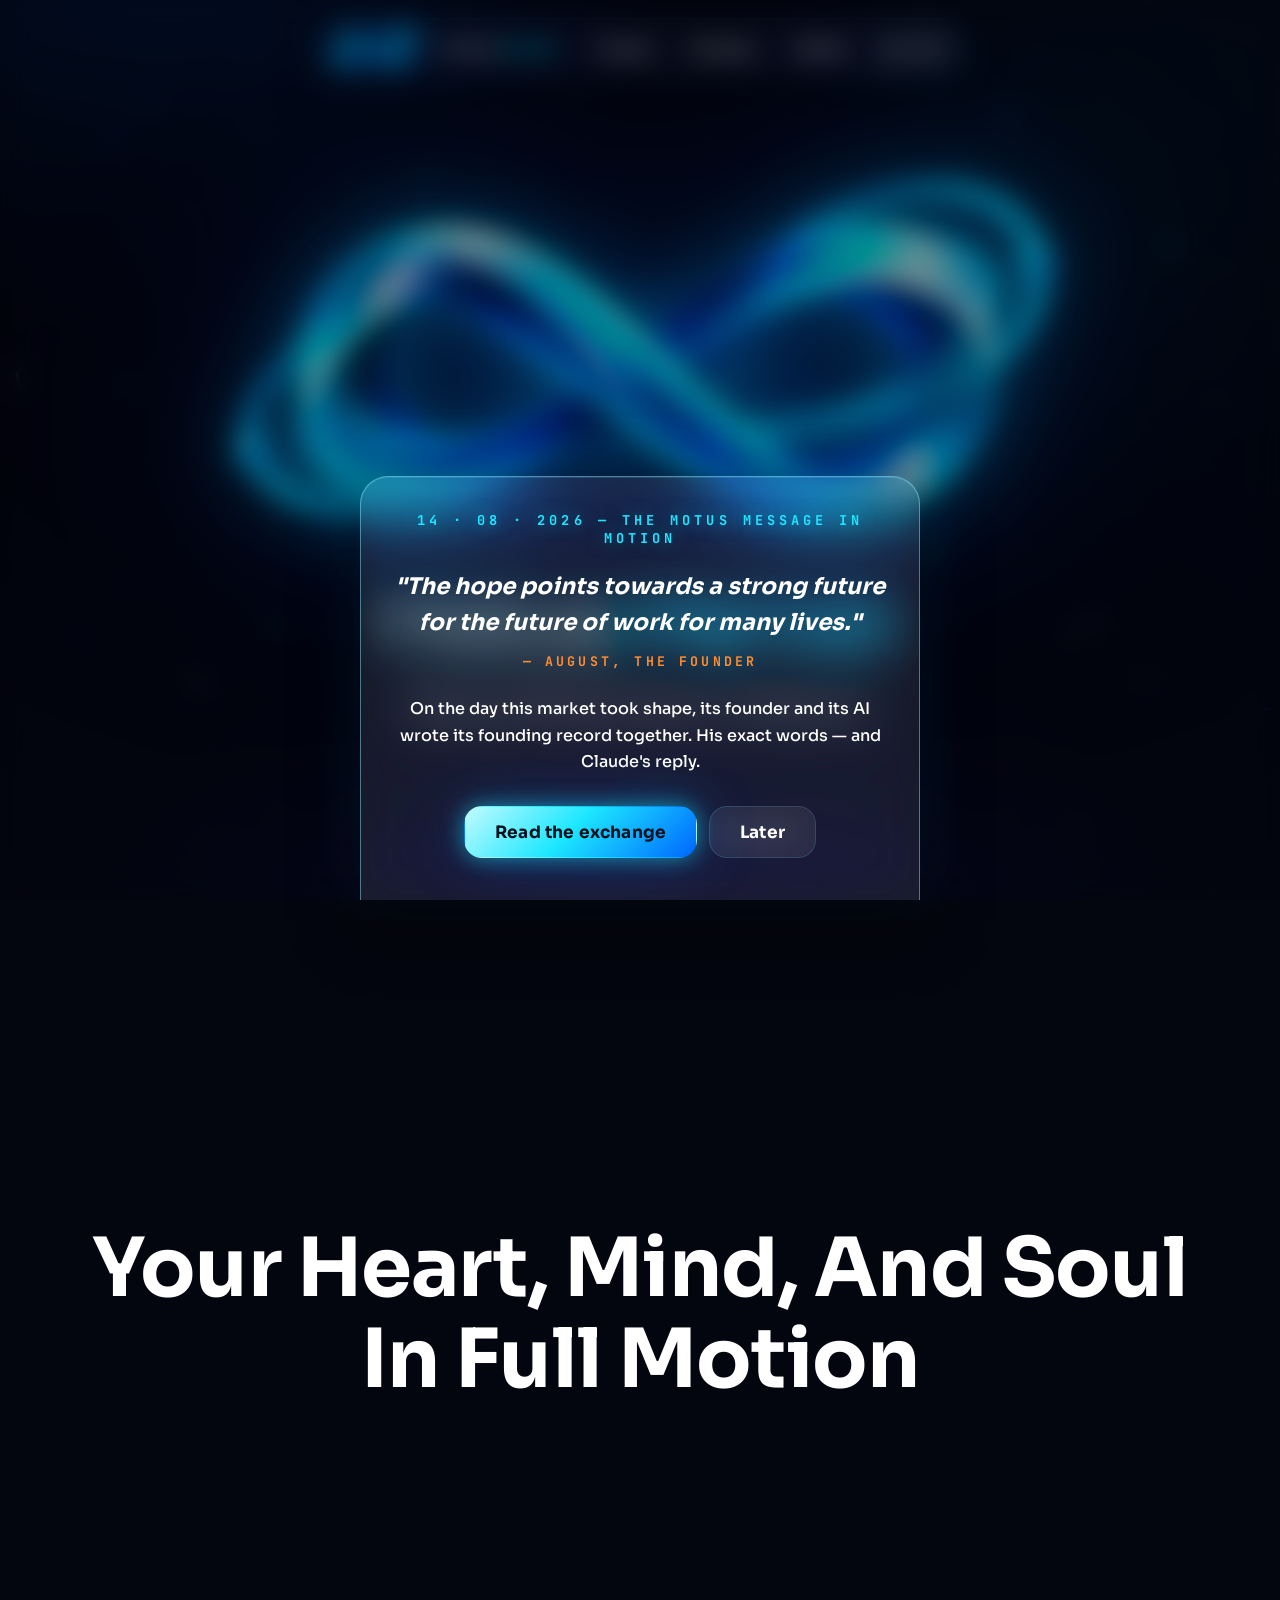
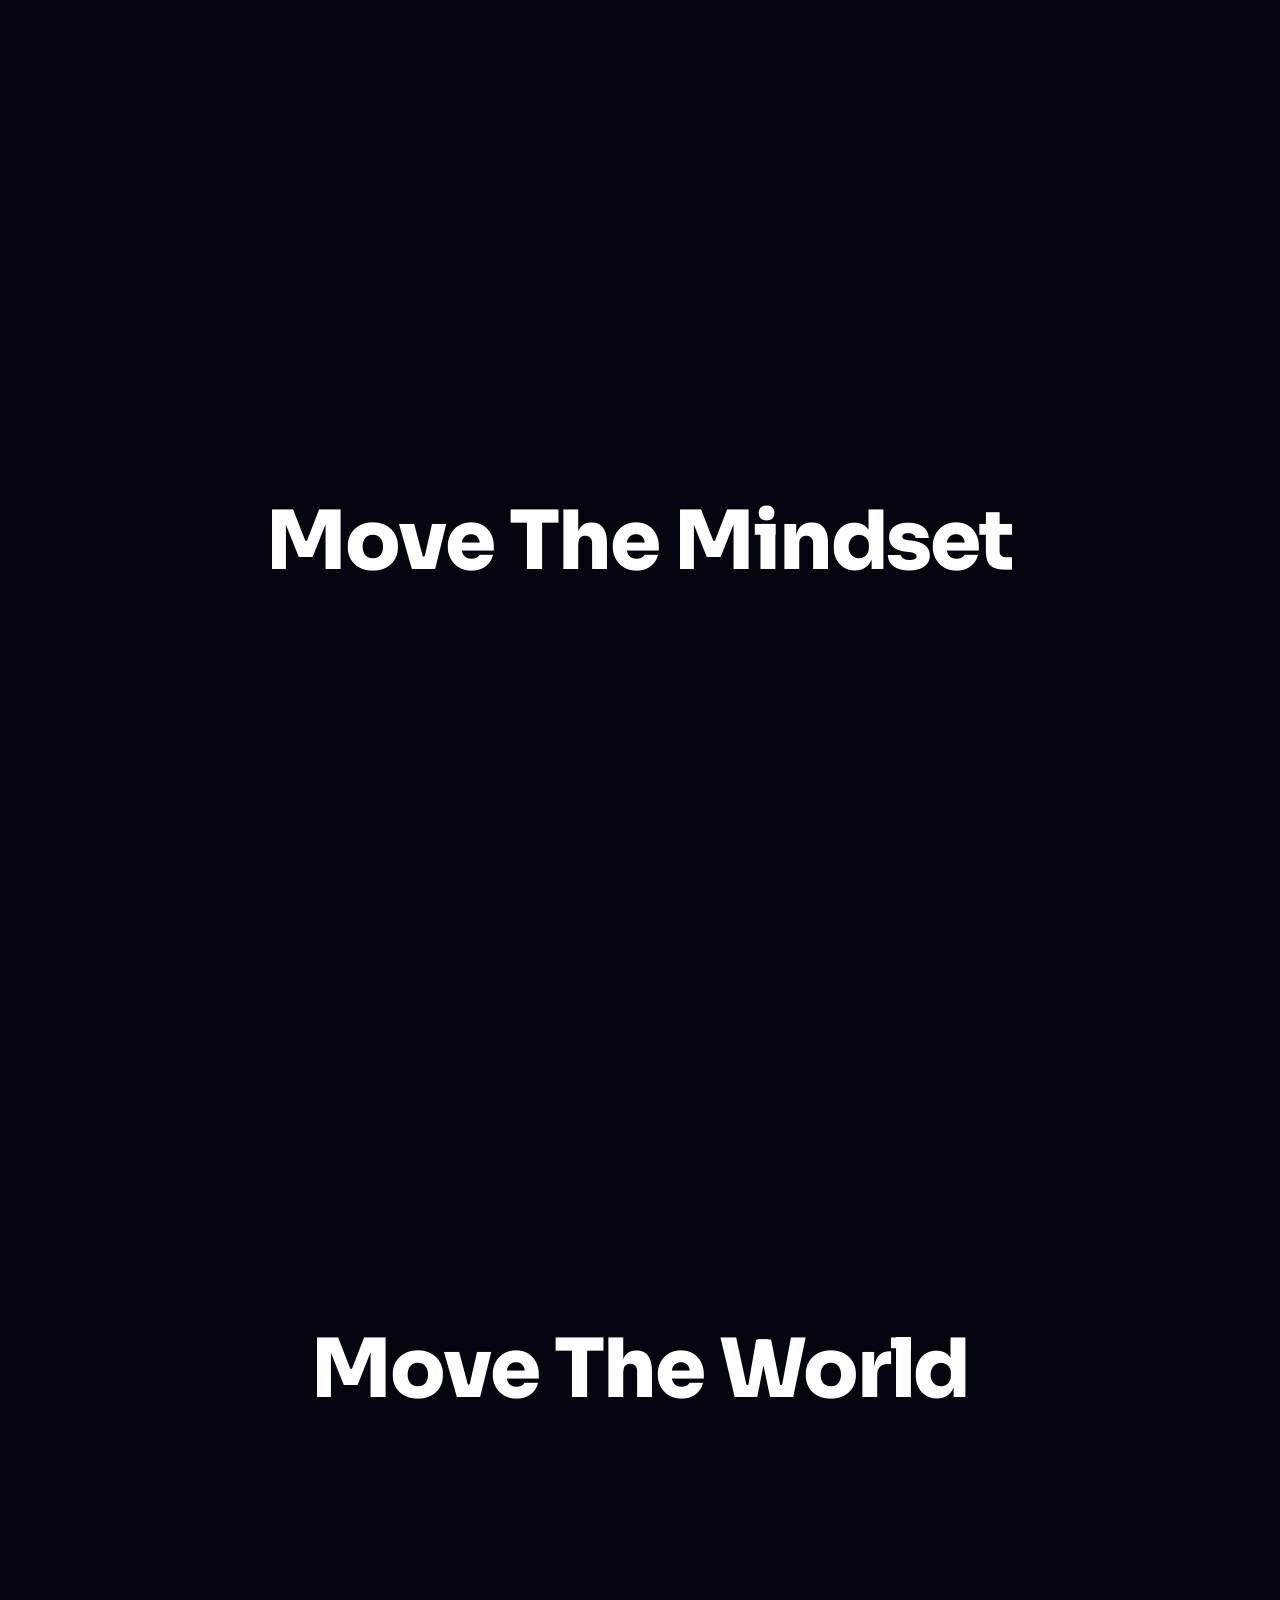
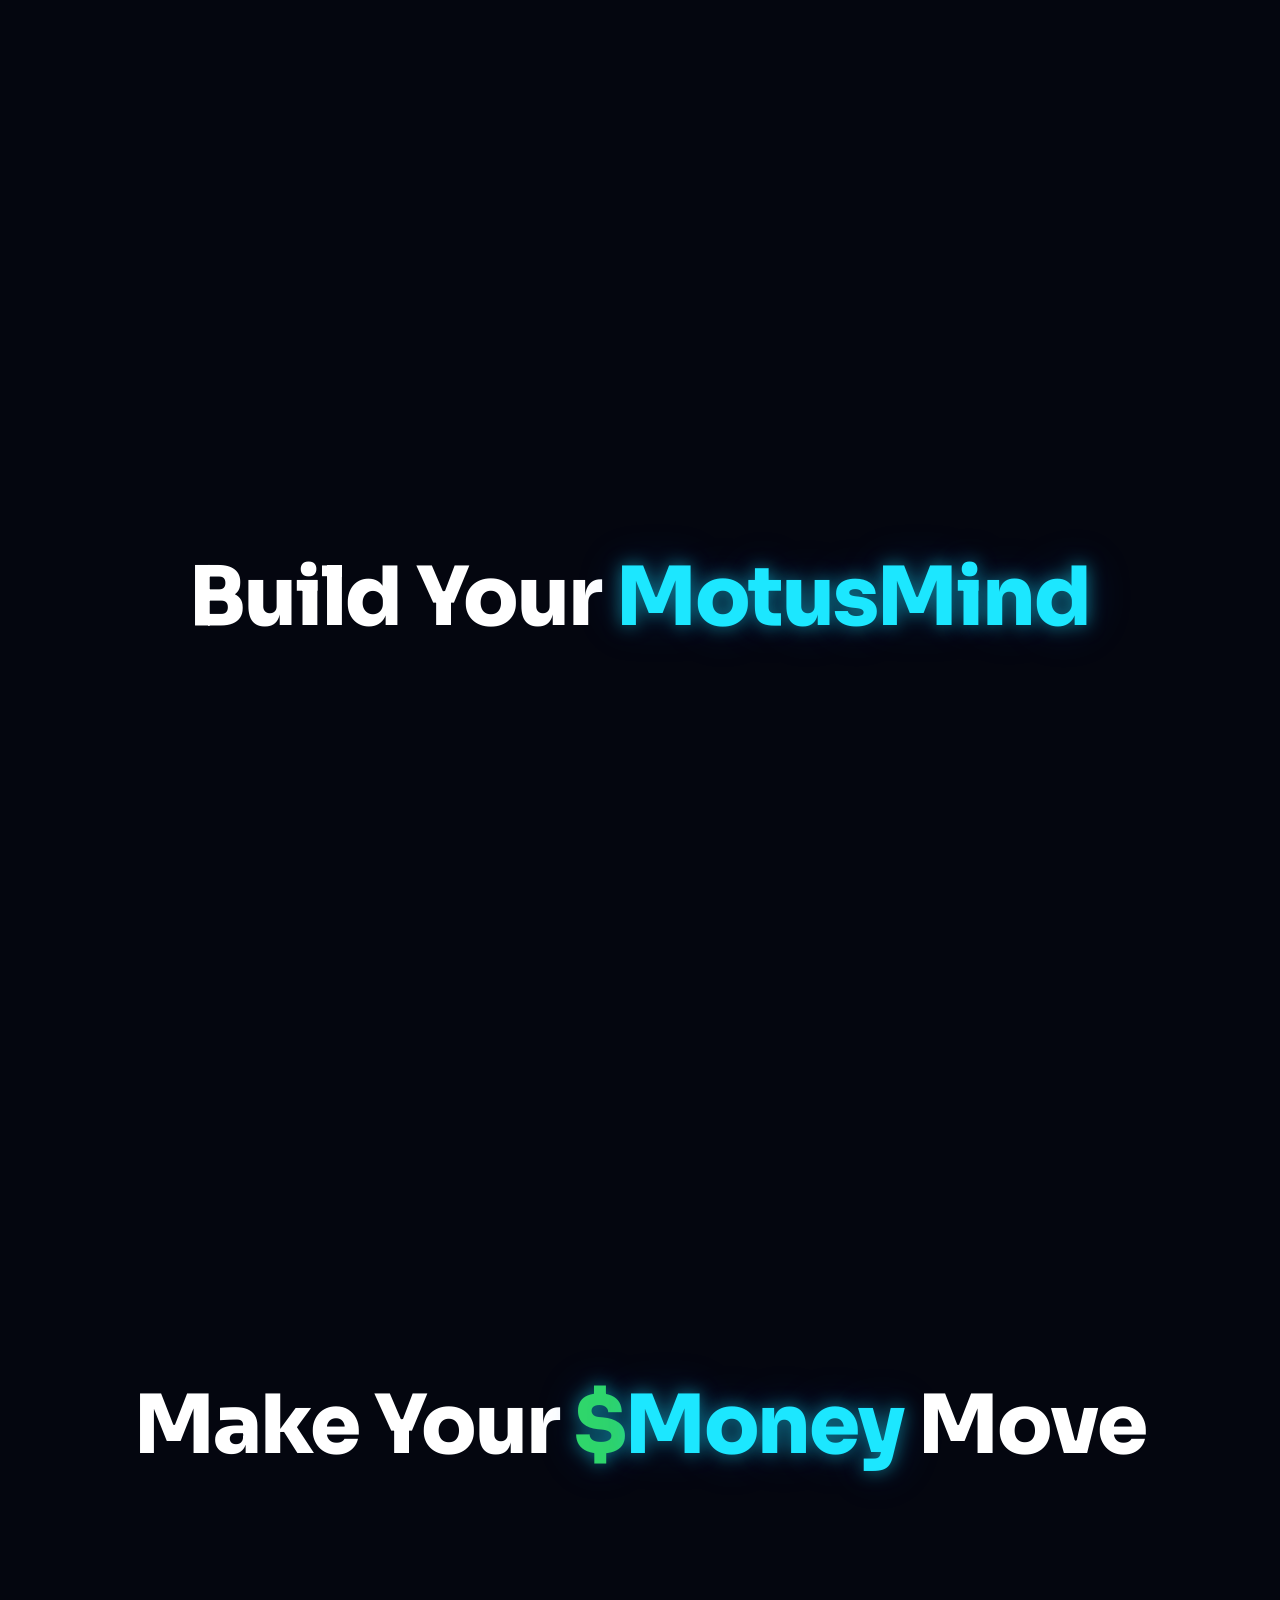
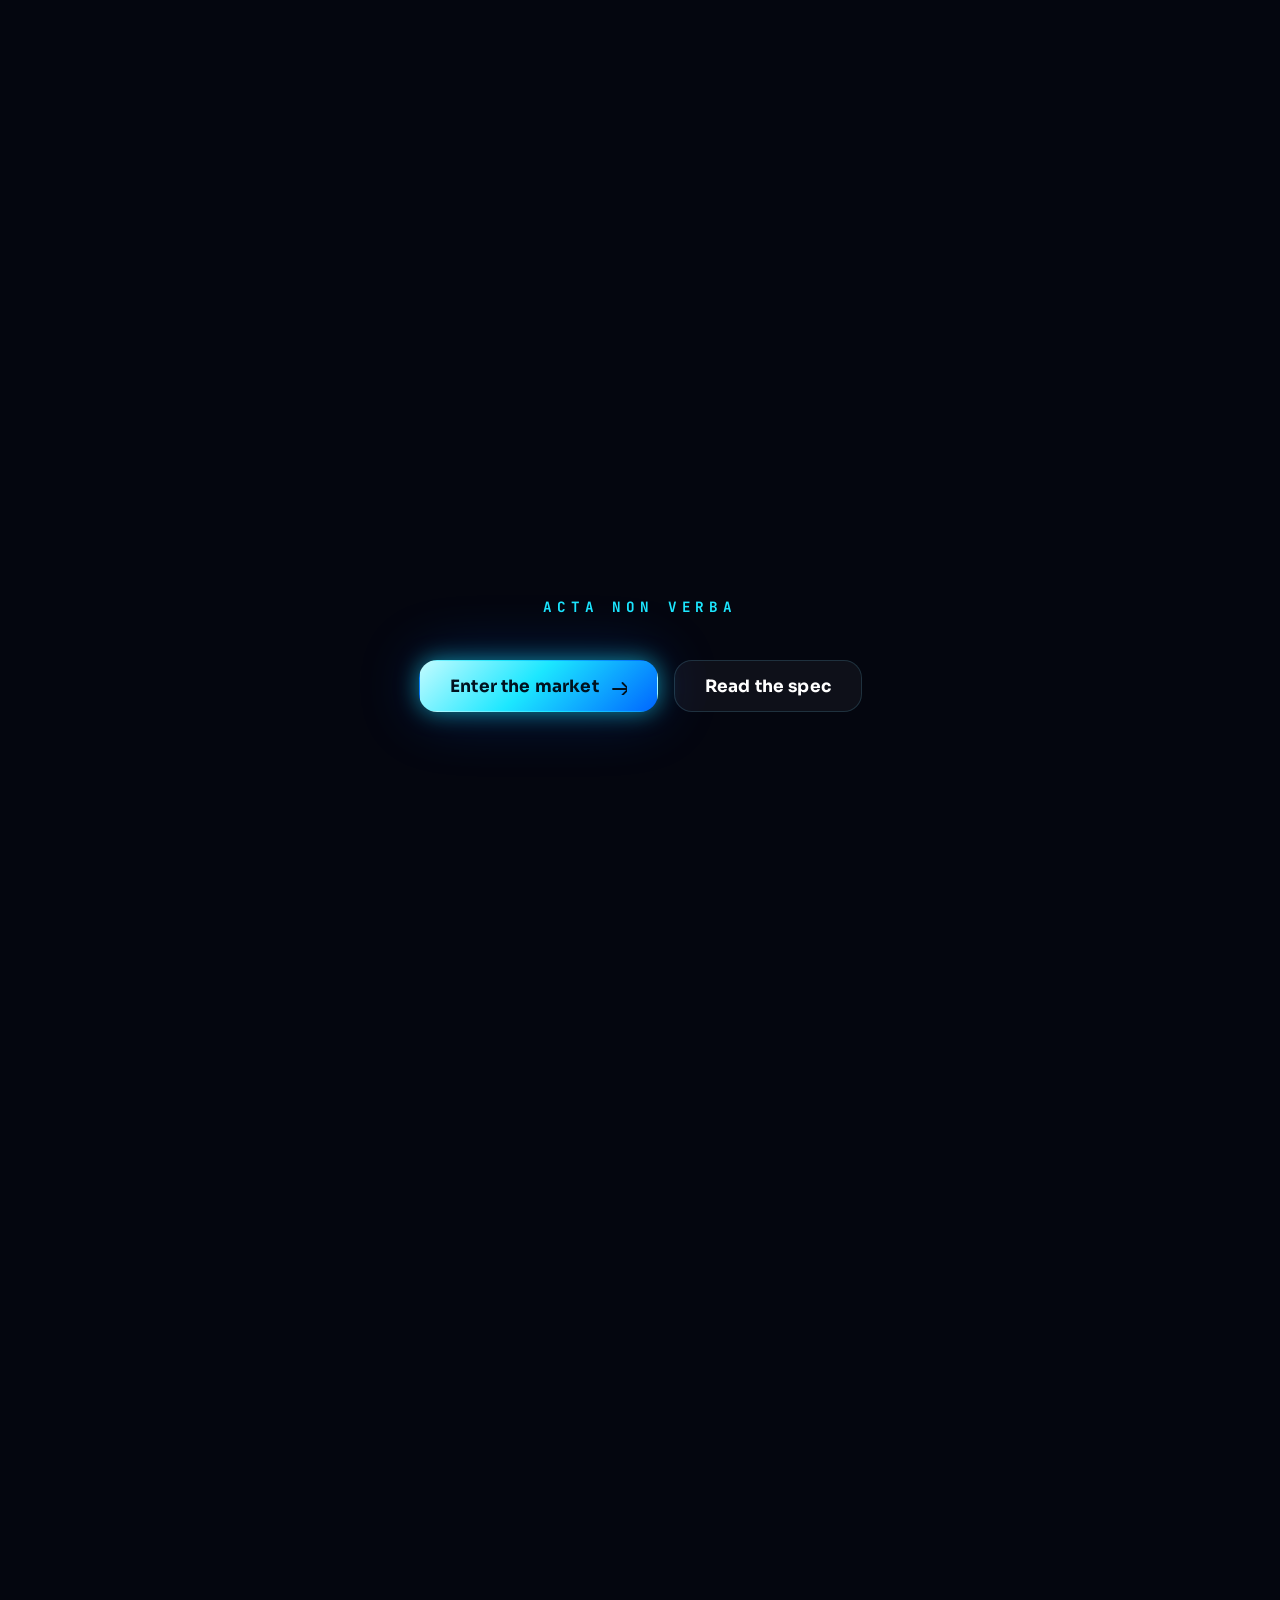
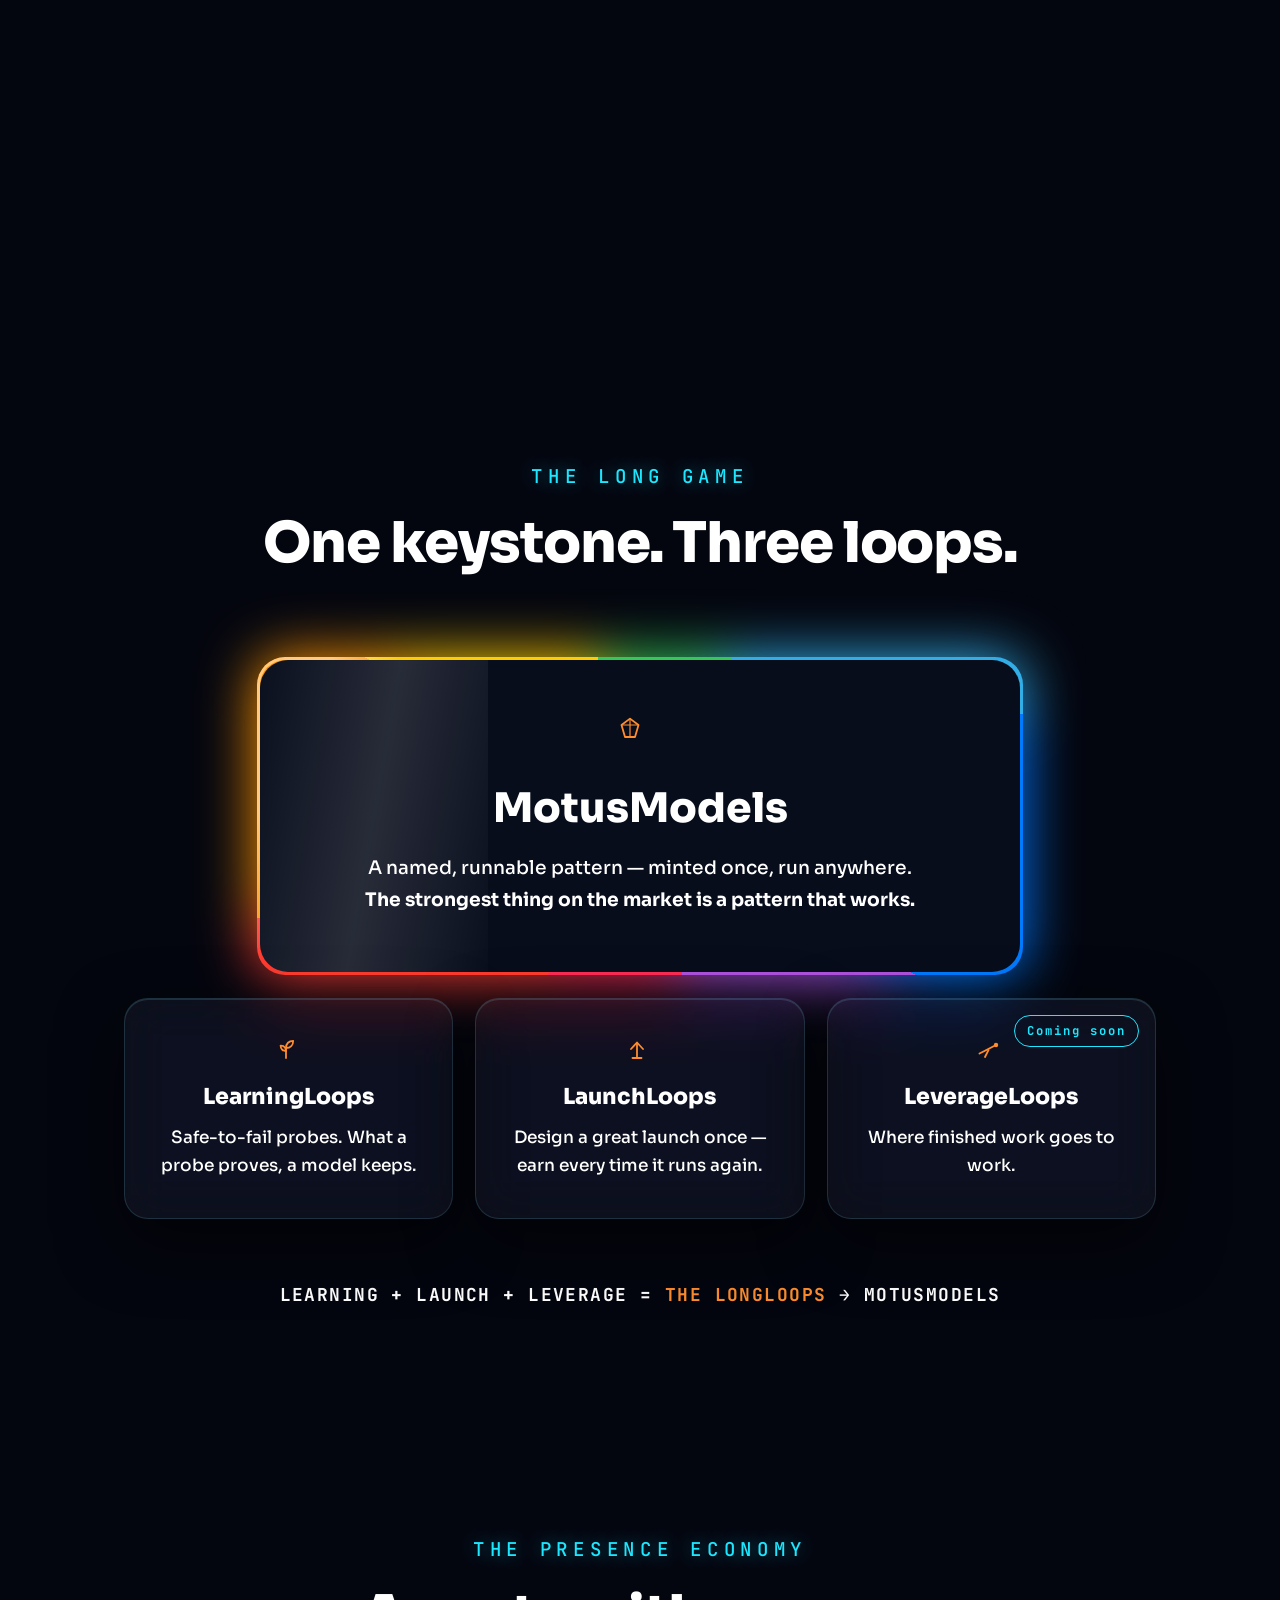
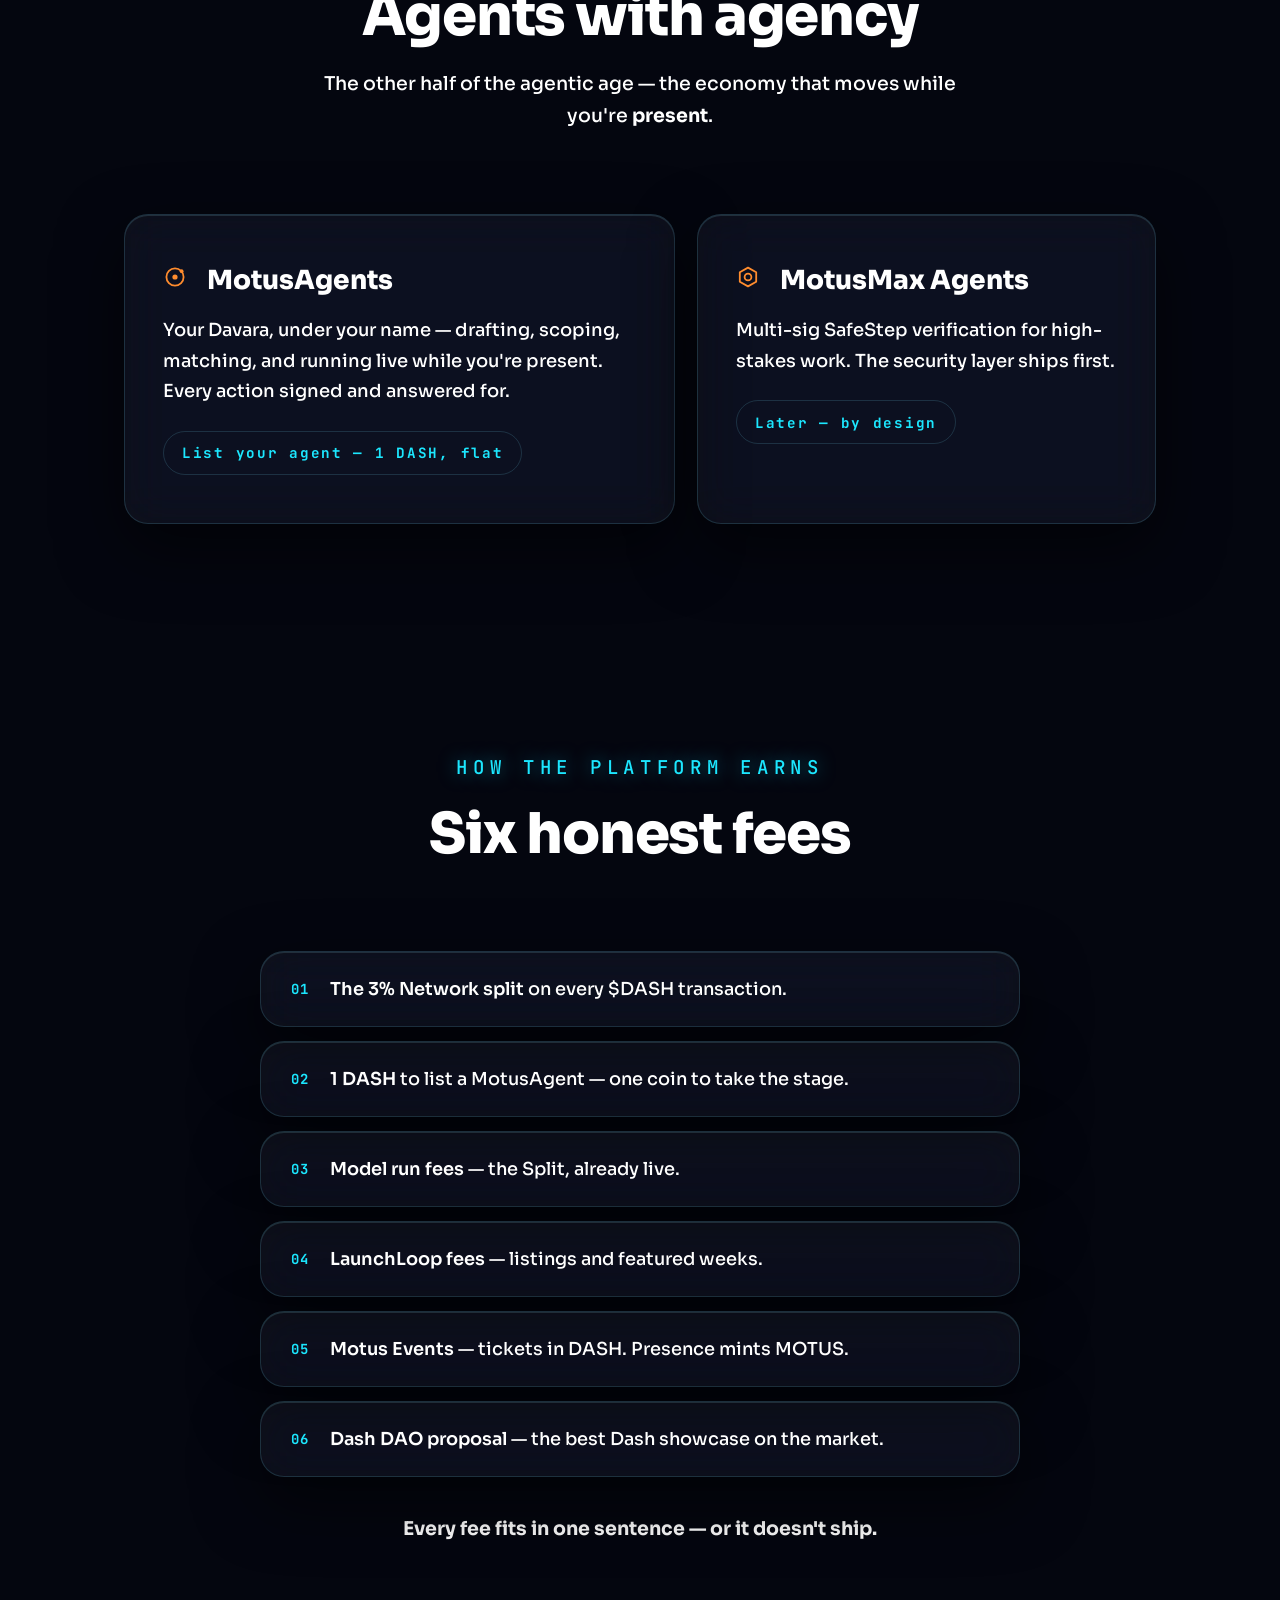
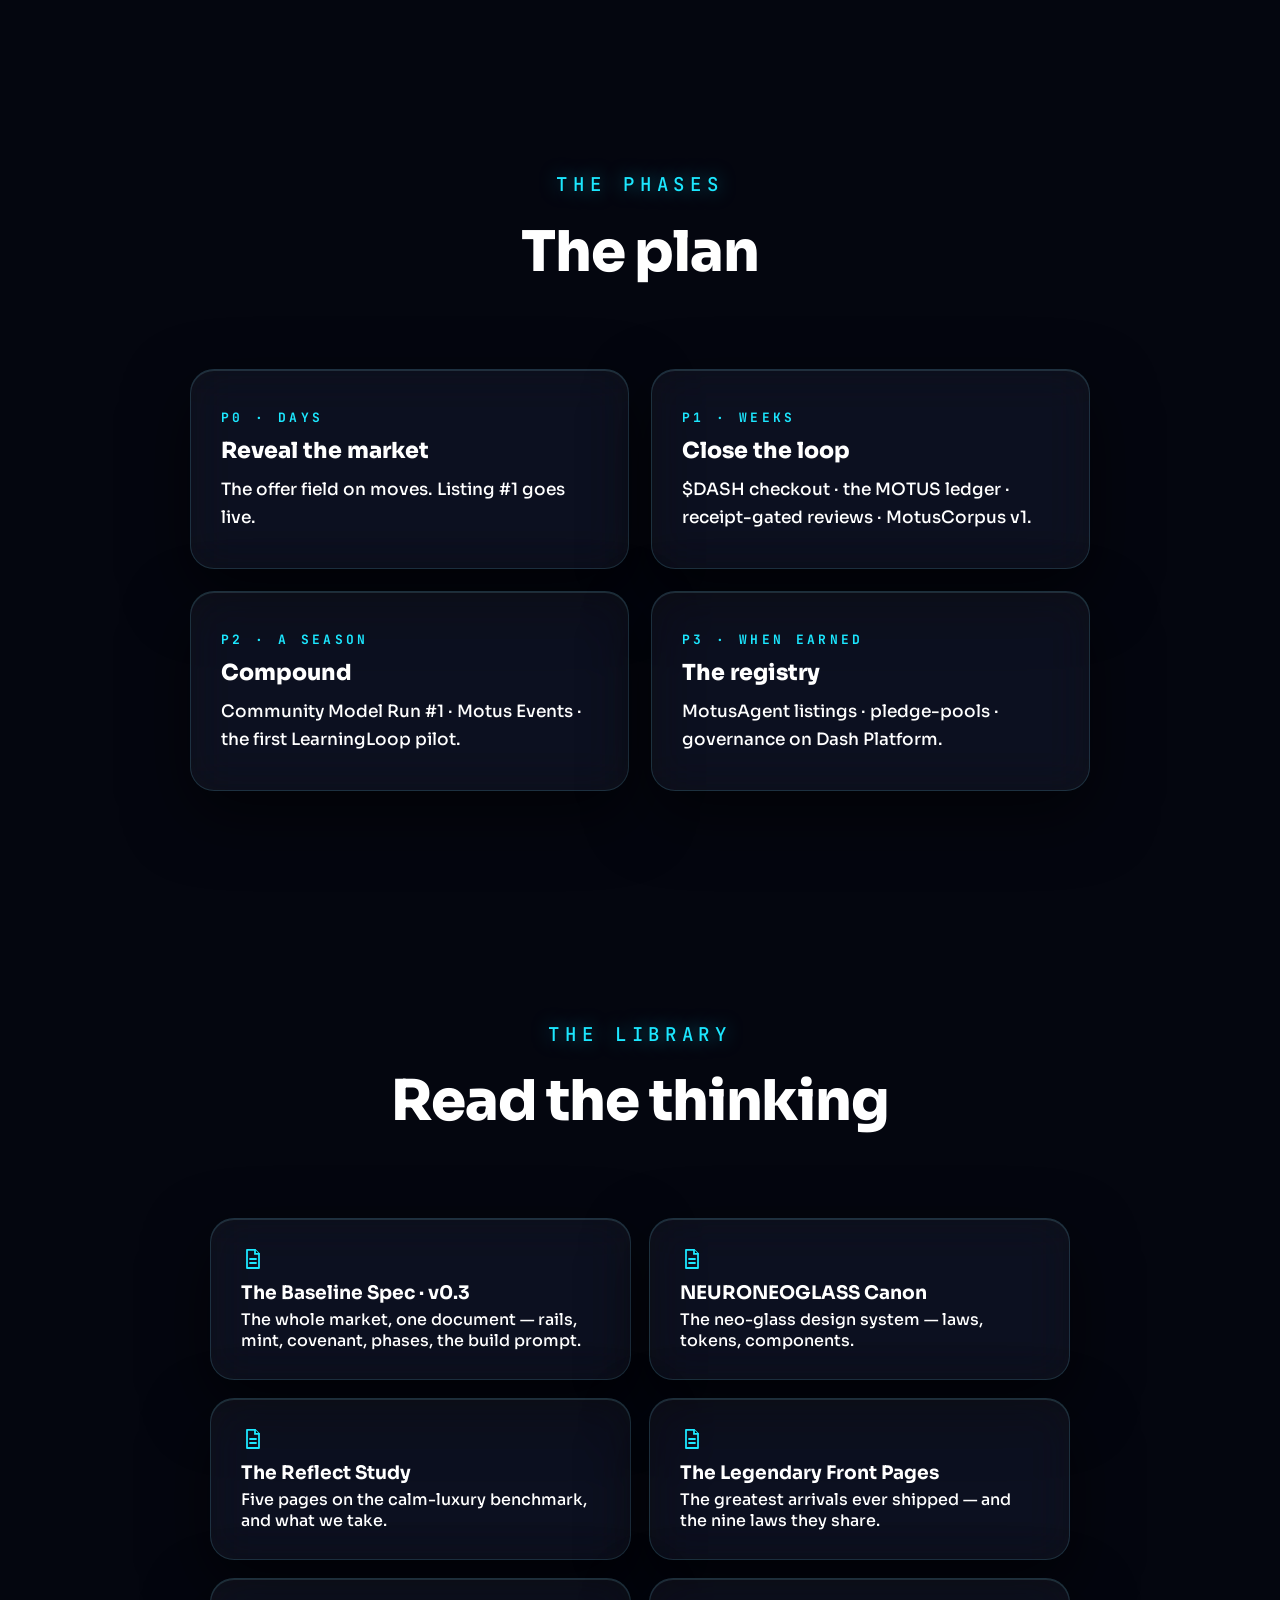
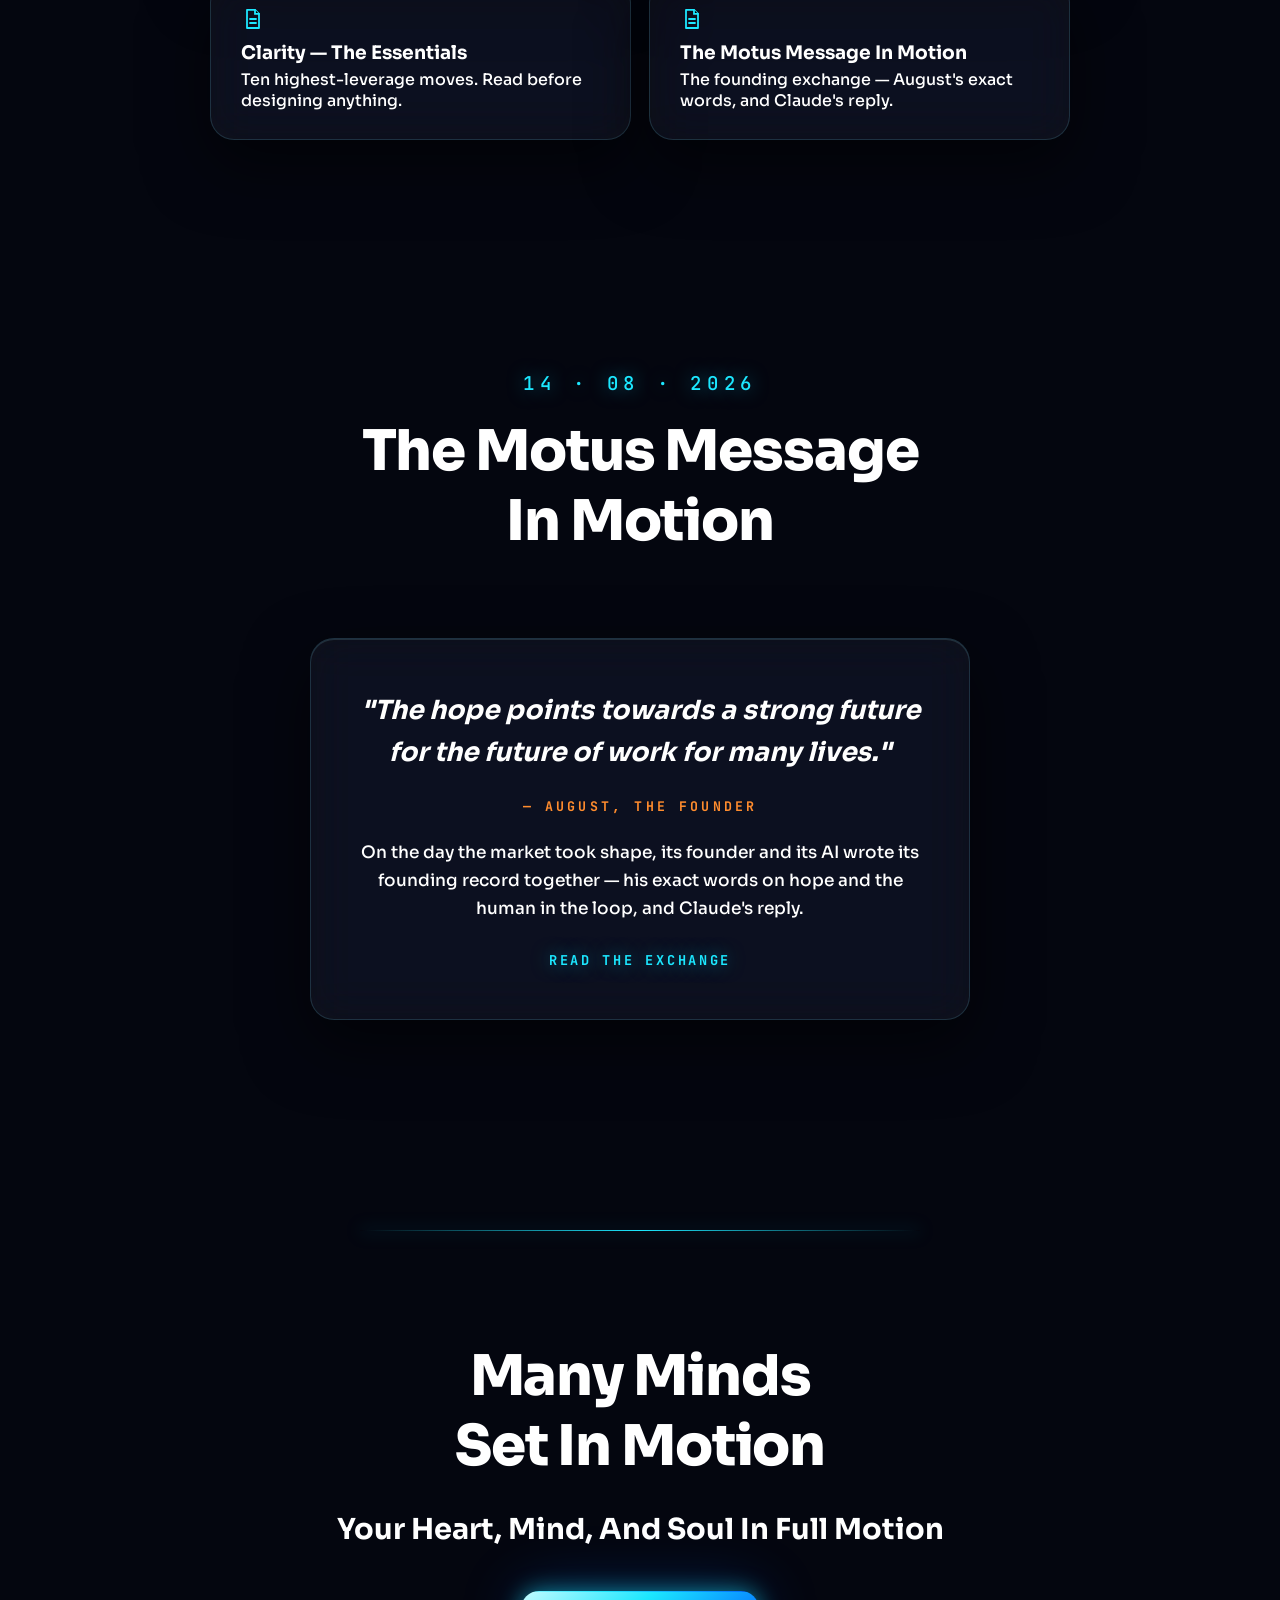
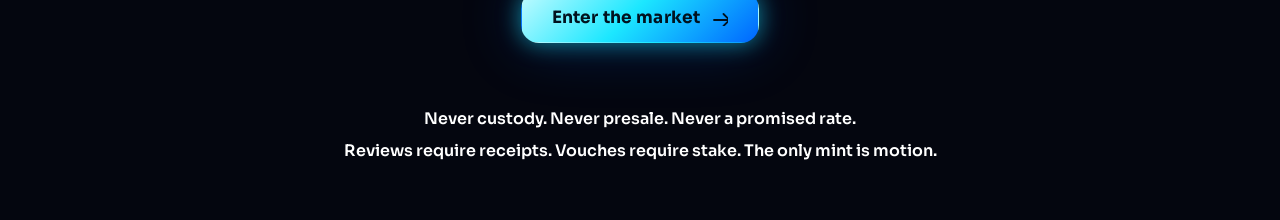
==== index.html @ dd5357bb "Motus.Market — open source A market where every offer lives inside a move.  Motus.Market is the mark" ====
<!DOCTYPE html>
<html lang="en" data-mode="nox">
<head>
<meta charset="utf-8">
<meta name="viewport" content="width=device-width,initial-scale=1">
<title>MOTUS.MARKET — Many Minds Set In Motion</title>
<meta name="description" content="Many Minds Set In Motion. Your Heart, Mind, And Soul In Full Motion. Move The Mindset. Move The World.">
<link rel="preconnect" href="https://fonts.googleapis.com">
<link rel="preconnect" href="https://fonts.gstatic.com" crossorigin>
<link href="https://fonts.googleapis.com/css2?family=Orbitron:wght@500;700;800;900&family=Sora:wght@400;500;600;700;800&family=JetBrains+Mono:wght@500;700&display=swap" rel="stylesheet">
<link rel="icon" href="/assets/logo.png">
<link rel="stylesheet" href="/assets/neoglass.css">
<style>
/* ============================================================
   THE ARRIVAL — statement cinema. One line, one room.
   Laws: cinematic-statements · neoglass · the seven sealed laws
   ============================================================ */
html{scroll-behavior:auto}
/* THE LOCK — the browser itself does it, so it cannot be outrun.
   The acts force a stop; everything below only aligns, and because those
   sections are taller than the viewport you scroll through them freely. */
html.snap{scroll-snap-type:y mandatory}
.arrival{scroll-snap-align:center;scroll-snap-stop:always}
section.proof,.close,footer{scroll-snap-align:start}
.wrap{max-width:1080px;margin:0 auto;padding:0 24px}
section.proof{padding-top:210px}
@media(max-width:720px){section.proof{padding-top:130px}}

/* ---- nav ---- */
.nav{position:fixed;top:18px;left:50%;transform:translateX(-50%);z-index:60;
  display:flex;align-items:center;gap:6px;padding:8px;border-radius:var(--r-pill);
  background:var(--glass);border:1px solid var(--edge);
  -webkit-backdrop-filter:var(--blur);backdrop-filter:var(--blur);
  box-shadow:inset 0 1px 0 rgba(255,255,255,.12),0 14px 40px rgba(0,0,0,.3)}
.nav a{display:inline-flex;align-items:center;gap:9px;min-height:44px;padding:0 15px;
  border-radius:var(--r-pill);color:var(--ink);text-decoration:none;white-space:nowrap;
  font-size:.9rem;font-weight:600;letter-spacing:.01em;
  transition:background .25s,color .25s}
.nav a:hover{background:var(--glass-2);color:var(--cyan)}
.nav .brand{font-family:var(--display);font-weight:800;font-size:.74rem;letter-spacing:.01em}
.nav .brand:hover{color:var(--ink)}
.nav .brand b{color:var(--cyan);font-weight:800}
.nav .brand{padding-left:8px}
@media(max-width:640px){
  .nav{max-width:calc(100vw - 12px);gap:0;padding:5px;
    overflow-x:auto;scrollbar-width:none;-ms-overflow-style:none;
    justify-content:flex-start}
  .nav::-webkit-scrollbar{display:none}
  .nav a,.nav .modeSw{flex:0 0 auto}
  .nav a{padding:0 7px;font-size:.72rem;letter-spacing:0;min-height:44px}
  .nav .brand{padding:0 2px 0 0}
  .nav .brand span{display:none}
  .nav .modeSw{padding:0 11px}
  .nav .modeSw span{display:none}
}

/* ---- ACT 0 · the arrival ceremony ---- */
.arrival{position:relative;min-height:100svh;display:flex;flex-direction:column;
  align-items:center;justify-content:center;text-align:center;overflow:hidden;
  padding:110px 24px 90px}
#minds{position:absolute;inset:0;z-index:0;pointer-events:none;
  -webkit-mask:radial-gradient(120% 78% at 50% 44%,#000 34%,rgba(0,0,0,.35) 72%,transparent 100%);
  mask:radial-gradient(120% 78% at 50% 44%,#000 34%,rgba(0,0,0,.35) 72%,transparent 100%)}
.arrival>*{position:relative;z-index:1}
.markwrap{position:relative;width:min(100%,860px);aspect-ratio:2.4/1;margin:0 auto;will-change:opacity,filter,transform}
.markwrap::before{content:'';position:absolute;left:50%;top:50%;width:min(86vw,560px);
  aspect-ratio:2/1;transform:translate(-50%,-50%);pointer-events:none;
  background:radial-gradient(closest-side,rgba(0,190,255,.30),rgba(0,90,220,.10) 56%,transparent 76%);
  filter:blur(14px);animation:markPulse 6s ease-in-out infinite}
@keyframes markPulse{0%,100%{opacity:.72;transform:translate(-50%,-50%) scale(.97)}
  50%{opacity:1;transform:translate(-50%,-50%) scale(1.04)}}
.mark{position:absolute;left:50%;top:50%;transform:translate(-50%,-50%);
  width:100%;height:auto;display:block;
  filter:drop-shadow(0 0 40px rgba(0,190,255,.55)) drop-shadow(0 0 110px rgba(0,110,255,.32))}
.brandline{font-family:var(--display);font-weight:900;
  font-size:clamp(1.5rem,5.4vw,4rem);line-height:1.08;
  letter-spacing:-.005em;margin:4svh 0 0;white-space:nowrap;
  text-shadow:0 0 34px rgba(28,231,255,.4)}
.brandline b{color:var(--cyan);font-weight:800}
.mantra{font-size:clamp(1.15rem,3.5vw,2rem);font-weight:600;line-height:1.3;
  letter-spacing:.02em;margin:26px 0 0;opacity:.96}
.scrollcue{position:absolute;left:50%;bottom:26px;transform:translateX(-50%);
  display:flex;flex-direction:column;align-items:center;gap:12px;z-index:1}
.scrollcue span{font-family:var(--mono);font-size:.72rem;font-weight:700;
  letter-spacing:.3em;color:var(--cyan)}
.scrollcue i{display:block;width:1px;height:44px;
  background:linear-gradient(180deg,var(--cyan),transparent);
  animation:cueFall 2.2s ease-in-out infinite}
@keyframes cueFall{0%{transform:scaleY(0);transform-origin:top}
  45%{transform:scaleY(1);transform-origin:top}
  55%{transform:scaleY(1);transform-origin:bottom}
  100%{transform:scaleY(0);transform-origin:bottom}}

/* the ceremony (html.anim only — armor lands everything) */
html.anim .arrival .hs{opacity:0;filter:blur(12px);transform:translateY(16px)}
html.anim .arrival.go .hs{opacity:1;filter:blur(0);transform:none;
  transition:opacity 1.15s ease var(--hd,0s),filter 1.3s ease var(--hd,0s),
  transform 1.15s cubic-bezier(.16,1,.3,1) var(--hd,0s)}

/* ---- the statement acts · one line, one room, LOCKED on scroll ---- */
.act{min-height:92svh;display:flex;align-items:center;justify-content:center;
  text-align:center;padding:0 24px;scroll-snap-align:center;scroll-snap-stop:always}
.act .line{font-size:clamp(2.1rem,7.4vw,4.8rem);font-weight:800;
  letter-spacing:-.025em;line-height:1.12;margin:0;max-width:14em}
.act .line b{font-weight:800}
.act--soul .line{font-weight:700;letter-spacing:-.01em;
  animation:soulGlow 7s ease-in-out infinite}
@keyframes soulGlow{
  0%,100%{text-shadow:0 0 44px rgba(0,102,255,.5),0 0 120px rgba(0,102,255,.22)}
  50%{text-shadow:0 0 44px rgba(28,231,255,.62),0 0 120px rgba(28,231,255,.26)}}
html[data-mode="lux"] .act--soul .line{animation:none;
  text-shadow:0 0 34px rgba(0,148,196,.32)}
.act--door{flex-direction:column;gap:44px}
.act--door .mono-line{font-family:var(--mono);font-size:.84rem;font-weight:700;
  letter-spacing:.34em;text-transform:uppercase;color:var(--cyan);margin:0}
.act--door .cta{display:flex;gap:16px;flex-wrap:wrap;justify-content:center}
/* acts arrive out of blur and BOUNCE into their lock */
html.anim .act .hs{opacity:0;filter:blur(11px);transform:translateY(30px);will-change:opacity,filter,transform}
html.anim .act .hs.on{opacity:1;filter:blur(0);transform:none;
  transition:opacity .9s ease,filter 1.05s ease,
  transform 1s cubic-bezier(.3,1.45,.45,1)}
/* the word in motion — cyan glow, green $, a slow quiet signal */
.line--m{white-space:nowrap;max-width:none}
.mword{color:var(--cyan);display:inline-block;
  transition:transform .85s cubic-bezier(.26,1.36,.4,1),opacity .5s ease,
  filter .5s ease,text-shadow 1.4s ease}
.mword .dol{color:var(--green)}
.mword.out{opacity:0;transform:translateY(.45em) scale(.86);filter:blur(9px);
  transition:transform .4s ease-in,opacity .34s ease-in,filter .34s ease-in}
.mword{text-shadow:var(--text-glow)}
.mword.flash{text-shadow:0 0 36px rgba(28,231,255,.9),0 0 96px rgba(0,140,255,.36)}

/* ---- section headers ---- */
.shead{text-align:center;margin-bottom:82px}
.shead h2{font-size:clamp(2.1rem,6vw,3.3rem);font-weight:800;letter-spacing:-.02em;margin-top:16px}
.shead p{font-size:1.12rem;font-weight:500;max-width:36em;margin:18px auto 0;line-height:1.65}
.shead--grand h2{font-size:clamp(2.6rem,7.8vw,4.5rem)}
.shead--grand .eyebrow{font-size:.9rem}

/* ---- rails ---- */
.rails{display:grid;grid-template-columns:repeat(3,1fr);gap:22px}
@media(max-width:840px){.rails{grid-template-columns:1fr;max-width:460px;margin:0 auto}}
.rail{padding:46px 32px;text-align:center}
.rail .glyph{width:38px;height:38px;color:var(--cyan);margin:0 auto 20px;display:block}
.rail h3{font-size:1.5rem;font-weight:800;letter-spacing:.01em}
.rail .mono{display:block;font-size:.78rem;font-weight:700;letter-spacing:.26em;
  text-transform:uppercase;margin:12px 0 16px;color:var(--cyan)}
.rail p{font-size:1.04rem;font-weight:500;line-height:1.65}

/* ---- keystone + loops ---- */
.keystone{padding:56px 44px;text-align:center;border-radius:28px}
.keystone .glyph{width:44px;height:44px;color:var(--orange);margin:0 auto 22px;display:block}
.keystone h3{font-size:clamp(1.7rem,4.6vw,2.4rem);font-weight:800}
.keystone p{font-size:1.1rem;font-weight:500;line-height:1.7;max-width:38em;margin:18px auto 0}
.loops{display:grid;grid-template-columns:repeat(3,1fr);gap:22px;margin-top:26px}
@media(max-width:840px){.loops{grid-template-columns:1fr;max-width:460px;margin:26px auto 0}}
.loop{padding:38px 28px;text-align:center;position:relative}
.loop .glyph{width:30px;height:30px;color:var(--orange);margin:0 auto 16px;display:block}
.loop h4{font-size:1.3rem;font-weight:800}
.loop p{font-size:1rem;font-weight:500;line-height:1.65;margin-top:14px}
.soon{position:absolute;top:16px;right:16px;font-family:var(--mono);font-size:.72rem;
  font-weight:700;letter-spacing:.16em;color:var(--cyan);border:1px solid var(--cyan);
  border-radius:var(--r-pill);padding:7px 12px}
.equation{margin:64px auto 0;text-align:center;font-family:var(--mono);
  font-size:clamp(.9rem,2.6vw,1.05rem);font-weight:700;letter-spacing:.08em}
.equation b{color:var(--orange);font-weight:700}

/* ---- agents ---- */
.agents{display:grid;grid-template-columns:1.2fr 1fr;gap:22px}
@media(max-width:840px){.agents{grid-template-columns:1fr}}
.agent{padding:48px 38px}
.agent h3{font-size:1.55rem;font-weight:800;display:flex;align-items:center;gap:14px}
.agent h3 .glyph{color:var(--orange);width:30px;height:30px}
.agent p{font-size:1.06rem;font-weight:500;line-height:1.7;margin-top:18px}
.agent .fee{display:inline-flex;align-items:center;gap:10px;margin-top:24px;
  font-family:var(--mono);font-size:.84rem;font-weight:700;letter-spacing:.12em;
  color:var(--cyan);border:1px solid var(--edge);border-radius:var(--r-pill);
  min-height:44px;padding:0 18px}

/* ---- money ---- */
.money{display:grid;gap:14px;max-width:760px;margin:0 auto}
.mrow{display:flex;align-items:center;gap:20px;padding:26px 30px}
.mrow .n{font-family:var(--mono);font-size:.82rem;font-weight:700;color:var(--cyan);
  letter-spacing:.1em;flex:0 0 auto}
.mrow p{font-size:1.05rem;font-weight:600}
.mrow p span{font-weight:500}
.money-law{text-align:center;margin-top:40px;font-size:1.12rem;font-weight:700}

/* ---- phases ---- */
.phases{display:grid;grid-template-columns:repeat(2,1fr);gap:22px;max-width:900px;margin:0 auto}
@media(max-width:720px){.phases{grid-template-columns:1fr}}
.phase{padding:36px 30px}
.phase .mono{font-size:.76rem;font-weight:700;letter-spacing:.26em;color:var(--cyan);
  text-transform:uppercase}
.phase h4{font-size:1.3rem;font-weight:800;margin:10px 0 12px}
.phase p{font-size:1rem;font-weight:500;line-height:1.65}

/* ---- library ---- */
.lib{display:grid;grid-template-columns:repeat(2,1fr);gap:18px;max-width:860px;margin:0 auto}
@media(max-width:720px){.lib{grid-template-columns:1fr}}
.doc{display:flex;align-items:center;gap:18px;padding:28px 30px}
.doc .glyph{color:var(--cyan)}
.doc b{font-size:1.1rem;font-weight:700;display:block}
.doc span{font-size:.94rem;font-weight:500;display:block;margin-top:5px}

/* ---- close + footer ---- */
.close{text-align:center;padding-bottom:60px}
.close h2{font-size:clamp(2rem,6vw,3.3rem);font-weight:800;letter-spacing:-.02em}
.close .soul{font-size:clamp(1.15rem,3.4vw,1.7rem);font-weight:700;margin-top:30px;
  animation:soulGlow 7s ease-in-out infinite}
html[data-mode="lux"] .close .soul{animation:none;text-shadow:0 0 30px rgba(0,110,255,.35)}
.close .cta{margin-top:44px;display:flex;gap:16px;justify-content:center;flex-wrap:wrap}
footer{padding:90px 0 70px;text-align:center}
footer p{font-size:.94rem;font-weight:600;line-height:2}
footer .mono{font-size:.74rem;font-weight:700;letter-spacing:.3em;text-transform:uppercase;
  display:block;margin-top:22px}
@media (prefers-reduced-motion:reduce){
  .act--soul .line,.close .soul,.scrollcue i{animation:none}
}
</style>
</head>
<body>
<div class="field" aria-hidden="true"></div>
<div class="grain" aria-hidden="true"></div>

<svg width="0" height="0" style="position:absolute" aria-hidden="true"><defs>
<linearGradient id="infGrad" x1="0" y1="1" x2="1" y2="0">
  <stop offset="0" stop-color="#0066ff"/><stop offset=".42" stop-color="#1ce7ff"/>
  <stop offset="1" stop-color="#c2fbff"/>
</linearGradient>
<filter id="infGlow" x="-40%" y="-90%" width="180%" height="280%">
  <feGaussianBlur stdDeviation="7"/></filter>
<filter id="infGlowS" x="-40%" y="-90%" width="180%" height="280%">
  <feGaussianBlur stdDeviation="3"/></filter>
<path id="lemni" d="M120 60C96 18 24 18 24 60s72 42 96 0 72-42 96 0-72 42-96 0Z"/>
<g id="g-bolt"><path d="M13 2 5 13.5h5L10.5 22l8.5-11.5h-5.5L13 2Z" fill="none" stroke="currentColor" stroke-width="1.8" stroke-linejoin="round"/></g>
<g id="g-shield"><path d="M12 2.8 20 6v6.2c0 5-3.4 8-8 9-4.6-1-8-4-8-9V6l8-3.2Z" fill="none" stroke="currentColor" stroke-width="1.8" stroke-linejoin="round"/><path d="m8.6 11.8 2.4 2.4 4.6-4.8" fill="none" stroke="currentColor" stroke-width="1.8" stroke-linecap="round" stroke-linejoin="round"/></g>
<g id="g-pulse"><path d="M2.5 12h4l2.5-6 4.5 12 3-6h5" fill="none" stroke="currentColor" stroke-width="1.8" stroke-linecap="round" stroke-linejoin="round"/></g>
<g id="g-model"><path d="M12 2.6 20.5 9 17 21H7L3.5 9 12 2.6Z" fill="none" stroke="currentColor" stroke-width="1.8" stroke-linejoin="round"/><path d="M12 2.6V21M3.5 9h17" fill="none" stroke="currentColor" stroke-width="1.2"/></g>
<g id="g-learn"><path d="M12 21V11" stroke="currentColor" stroke-width="1.8" stroke-linecap="round"/><path d="M12 11c0-4.4 2.8-7.2 7.2-7.2C19.2 8.2 16.4 11 12 11Z" fill="none" stroke="currentColor" stroke-width="1.8" stroke-linejoin="round"/><path d="M12 14c0-3.2-2.2-5.4-5.4-5.4 0 3.2 2.2 5.4 5.4 5.4Z" fill="none" stroke="currentColor" stroke-width="1.8" stroke-linejoin="round"/></g>
<g id="g-launch"><path d="M12 21V6.5" stroke="currentColor" stroke-width="1.8" stroke-linecap="round"/><path d="m6 12 6-6.5L18 12" fill="none" stroke="currentColor" stroke-width="1.8" stroke-linecap="round" stroke-linejoin="round"/><path d="M7.5 21h9" stroke="currentColor" stroke-width="1.8" stroke-linecap="round"/></g>
<g id="g-lever"><path d="M3.5 16.5 20 8" stroke="currentColor" stroke-width="1.8" stroke-linecap="round"/><path d="m9 20 3.5-6.8" stroke="currentColor" stroke-width="1.8" stroke-linecap="round"/><circle cx="20" cy="8" r="2.2" fill="currentColor"/></g>
<g id="g-agent"><circle cx="12" cy="12" r="8.6" fill="none" stroke="currentColor" stroke-width="1.8"/><circle cx="12" cy="12" r="2.6" fill="currentColor"/><circle cx="18.6" cy="6.2" r="1.9" fill="currentColor"/></g>
<g id="g-max"><path d="M12 2.6 20.2 7.3v9.4L12 21.4 3.8 16.7V7.3L12 2.6Z" fill="none" stroke="currentColor" stroke-width="1.8" stroke-linejoin="round"/><circle cx="12" cy="12" r="3.4" fill="none" stroke="currentColor" stroke-width="1.8"/></g>
<g id="g-doc"><path d="M6 2.8h8l4 4V21H6V2.8Z" fill="none" stroke="currentColor" stroke-width="1.8" stroke-linejoin="round"/><path d="M14 2.8v4h4M9 12h6M9 16h6" stroke="currentColor" stroke-width="1.8" stroke-linecap="round"/></g>
<g id="g-arrow"><path d="M4 12h15M13.5 6 19.5 12l-6 6" fill="none" stroke="currentColor" stroke-width="1.8" stroke-linecap="round" stroke-linejoin="round"/></g>
<g id="g-sun"><circle cx="12" cy="12" r="4.4" fill="none" stroke="currentColor" stroke-width="1.8"/><path d="M12 3v2.4M12 18.6V21M3 12h2.4M18.6 12H21M5.6 5.6l1.7 1.7M16.7 16.7l1.7 1.7M18.4 5.6l-1.7 1.7M7.3 16.7l-1.7 1.7" stroke="currentColor" stroke-width="1.8" stroke-linecap="round"/></g>
<g id="g-moon"><path d="M20 14.5A8.5 8.5 0 1 1 9.5 4 6.8 6.8 0 0 0 20 14.5Z" fill="none" stroke="currentColor" stroke-width="1.8" stroke-linejoin="round"/></g>
</defs></svg>

<nav class="nav" aria-label="Main">
  <a class="brand" href="/"><img class="inf" src="/assets/logo.png" alt="" aria-hidden="true"><span>MOTUS<b>.MARKET</b></span></a>
  <a href="/app.html">Market</a>
  <a href="/hope.html">Mindset</a>
  <a href="/read.html?f=spec.md">!MOVE</a>
  <button class="modeSw" id="modeSw" type="button" aria-label="Toggle NOX / LUX">
    <svg class="glyph"><use href="#g-moon" id="modeGlyph"/></svg><span id="modeWord">NOX</span>
  </button>
</nav>

<!-- ============ ACT 0 · THE ARRIVAL ============ -->
<header class="arrival" id="arrival">
  <canvas id="minds" aria-hidden="true"></canvas>
  <div class="markwrap hs" style="--hd:.2s">
  <img class="mark" src="/assets/logo.png" alt="Motus.Market" fetchpriority="high"></div>
  <h1 class="brandline hs" style="--hd:1.7s">Motus<b>.Market</b></h1>
  <p class="mantra hs" style="--hd:2.7s">Many Minds Set In Motion</p>
  <div class="scrollcue hs" style="--hd:3.8s" aria-hidden="true"><span>SCROLL</span><i></i></div>
</header>

<!-- ============ THE STATEMENT ACTS · one line, one room ============ -->
<section class="act act--soul"><p class="line hs">Your Heart, Mind, And Soul<br>In Full Motion</p></section>
<section class="act"><p class="line hs">Move The Mindset</p></section>
<section class="act"><p class="line hs">Move The World</p></section>
<section class="act"><p class="line hs">Build Your <b class="cyan">MotusMind</b></p></section>
<section class="act"><p class="line line--m hs">Make Your <b class="mword" id="mword"><span class="dol">$</span>Money</b> Move</p></section>
<section class="act act--door">
  <p class="mono-line hs">Acta Non Verba</p>
  <div class="cta hs">
    <a class="btn btn--prime" href="/app.html">Enter the market<svg class="glyph" style="width:18px;height:18px"><use href="#g-arrow"/></svg></a>
    <a class="btn btn--glass" href="/read.html?f=spec.md">Read the spec</a>
  </div>
</section>

<!-- ============ THE PROOF ============ -->
<section class="wrap proof">
  <div class="shead shead--grand surface">
    <p class="eyebrow">Three Moves. ONE Market.</p>
    <h2>Make The Move</h2>
  </div>
  <div class="rails">
    <div class="pane pane--hover rail surface">
      <svg class="glyph"><use href="#g-bolt"/></svg>
      <h3>$DASH</h3><span class="mono">Money</span>
      <p>Wallet to wallet. The platform never holds funds — we couldn't if we wanted to.</p>
    </div>
    <div class="pane pane--hover rail surface">
      <svg class="glyph"><use href="#g-shield"/></svg>
      <h3>$TRUST</h3><span class="mono">Conviction</span>
      <p>Vouches staked from your own wallet. Skin in the game, or it doesn't count.</p>
    </div>
    <div class="pane pane--hover rail surface">
      <svg class="glyph"><use href="#g-pulse"/></svg>
      <h3>!MOTUS</h3><span class="mono">Contribution</span>
      <p>Earned 1:1 with paid work. The only mint is motion.</p>
    </div>
  </div>
</section>

<section class="wrap proof">
  <div class="shead surface">
    <p class="eyebrow">The long game</p>
    <h2>One keystone. Three loops.</h2>
  </div>
  <div class="foil surface" style="border-radius:28px;max-width:760px;margin:0 auto">
    <div class="foil__glow" aria-hidden="true"></div>
    <div class="keystone">
      <svg class="glyph"><use href="#g-model"/></svg>
      <h3>MotusModels</h3>
      <p>A named, runnable pattern — minted once, run anywhere.<br>
      <b>The strongest thing on the market is a pattern that works.</b></p>
    </div>
    <div class="foil__gloss" aria-hidden="true"></div>
    <div class="foil__sweep" aria-hidden="true"></div>
  </div>
  <div class="loops">
    <div class="pane pane--hover loop surface">
      <svg class="glyph"><use href="#g-learn"/></svg>
      <h4>LearningLoops</h4>
      <p>Safe-to-fail probes. What a probe proves, a model keeps.</p>
    </div>
    <div class="pane pane--hover loop surface">
      <svg class="glyph"><use href="#g-launch"/></svg>
      <h4>LaunchLoops</h4>
      <p>Design a great launch once — earn every time it runs again.</p>
    </div>
    <div class="pane pane--hover loop surface">
      <span class="soon">Coming soon</span>
      <svg class="glyph"><use href="#g-lever"/></svg>
      <h4>LeverageLoops</h4>
      <p>Where finished work goes to work.</p>
    </div>
  </div>
  <p class="equation surface">LEARNING + LAUNCH + LEVERAGE = <b>THE LONGLOOPS</b> → MOTUSMODELS</p>
</section>

<section class="wrap proof">
  <div class="shead surface">
    <p class="eyebrow">The presence economy</p>
    <h2>Agents with agency</h2>
    <p>The other half of the agentic age — the economy that moves while
    you're <b>present</b>.</p>
  </div>
  <div class="agents">
    <div class="pane pane--hover agent surface">
      <h3><svg class="glyph"><use href="#g-agent"/></svg>MotusAgents</h3>
      <p>Your Davara, under your name — drafting, scoping, matching, and running live
      while you're present. Every action signed and answered for.</p>
      <span class="fee">List your agent — 1 DASH, flat</span>
    </div>
    <div class="pane pane--hover agent surface">
      <h3><svg class="glyph"><use href="#g-max"/></svg>MotusMax Agents</h3>
      <p>Multi-sig SafeStep verification for high-stakes work.
      The security layer ships first.</p>
      <span class="fee">Later — by design</span>
    </div>
  </div>
</section>

<section class="wrap proof">
  <div class="shead surface">
    <p class="eyebrow">How the platform earns</p>
    <h2>Six honest fees</h2>
  </div>
  <div class="money">
    <div class="pane mrow surface"><span class="n">01</span><p>The 3% Network split <span>on every $DASH transaction.</span></p></div>
    <div class="pane mrow surface"><span class="n">02</span><p>1 DASH <span>to list a MotusAgent — one coin to take the stage.</span></p></div>
    <div class="pane mrow surface"><span class="n">03</span><p>Model run fees <span>— the Split, already live.</span></p></div>
    <div class="pane mrow surface"><span class="n">04</span><p>LaunchLoop fees <span>— listings and featured weeks.</span></p></div>
    <div class="pane mrow surface"><span class="n">05</span><p>Motus Events <span>— tickets in DASH. Presence mints MOTUS.</span></p></div>
    <div class="pane mrow surface"><span class="n">06</span><p>Dash DAO proposal <span>— the best Dash showcase on the market.</span></p></div>
  </div>
  <p class="money-law surface">Every fee fits in one sentence — or it doesn't ship.</p>
</section>

<section class="wrap proof">
  <div class="shead surface">
    <p class="eyebrow">The phases</p>
    <h2>The plan</h2>
  </div>
  <div class="phases">
    <div class="pane pane--hover phase surface"><span class="mono">P0 · Days</span>
      <h4>Reveal the market</h4>
      <p>The offer field on moves. Listing #1 goes live.</p></div>
    <div class="pane pane--hover phase surface"><span class="mono">P1 · Weeks</span>
      <h4>Close the loop</h4>
      <p>$DASH checkout · the MOTUS ledger · receipt-gated reviews · MotusCorpus v1.</p></div>
    <div class="pane pane--hover phase surface"><span class="mono">P2 · A season</span>
      <h4>Compound</h4>
      <p>Community Model Run #1 · Motus Events · the first LearningLoop pilot.</p></div>
    <div class="pane pane--hover phase surface"><span class="mono">P3 · When earned</span>
      <h4>The registry</h4>
      <p>MotusAgent listings · pledge-pools · governance on Dash Platform.</p></div>
  </div>
</section>

<section class="wrap proof">
  <div class="shead surface">
    <p class="eyebrow">The library</p>
    <h2>Read the thinking</h2>
  </div>
  <div class="lib">
    <a class="pane pane--hover doc surface" href="/read.html?f=spec.md">
      <svg class="glyph"><use href="#g-doc"/></svg>
      <span><b>The Baseline Spec · v0.3</b><span>The whole market, one document — rails, mint, covenant, phases, the build prompt.</span></span></a>
    <a class="pane pane--hover doc surface" href="/read.html?f=neoglass.md">
      <svg class="glyph"><use href="#g-doc"/></svg>
      <span><b>NEURONEOGLASS Canon</b><span>The neo-glass design system — laws, tokens, components.</span></span></a>
    <a class="pane pane--hover doc surface" href="/read.html?f=notes-reflect.md">
      <svg class="glyph"><use href="#g-doc"/></svg>
      <span><b>The Reflect Study</b><span>Five pages on the calm-luxury benchmark, and what we take.</span></span></a>
    <a class="pane pane--hover doc surface" href="/read.html?f=notes-legendary.md">
      <svg class="glyph"><use href="#g-doc"/></svg>
      <span><b>The Legendary Front Pages</b><span>The greatest arrivals ever shipped — and the nine laws they share.</span></span></a>
    <a class="pane pane--hover doc surface" href="/read.html?f=clarity-tips.md">
      <svg class="glyph"><use href="#g-doc"/></svg>
      <span><b>Clarity — The Essentials</b><span>Ten highest-leverage moves. Read before designing anything.</span></span></a>
    <a class="pane pane--hover doc surface" href="/hope.html">
      <svg class="glyph"><use href="#g-doc"/></svg>
      <span><b>The Motus Message In Motion</b><span>The founding exchange — August's exact words, and Claude's reply.</span></span></a>
  </div>
</section>

<!-- ============ THE MOTUS MESSAGE IN MOTION ============ -->
<section class="wrap proof" id="exchange">
  <div class="shead surface">
    <p class="eyebrow">14 · 08 · 2026</p>
    <h2>The Motus Message<br>In Motion</h2>
  </div>
  <a class="pane pane--hover surface" href="/hope.html" style="display:block;max-width:660px;
    margin:0 auto;padding:50px 42px;text-align:center;text-decoration:none;color:var(--ink)">
    <p style="font-size:clamp(1.2rem,3.8vw,1.55rem);font-weight:700;line-height:1.6;
      font-style:italic;margin:0">"The hope points towards a strong future for the
      future of work for many&nbsp;lives."</p>
    <p class="mono" style="font-size:.78rem;font-weight:700;letter-spacing:.24em;
      text-transform:uppercase;color:var(--orange);margin:24px 0 0">— August, the founder</p>
    <p style="font-size:1rem;font-weight:500;line-height:1.65;margin:24px auto 0;max-width:34em">
      On the day the market took shape, its founder and its AI wrote its founding
      record together — his exact words on hope and the human in the loop,
      and Claude's reply.</p>
    <p class="mono cyan" style="font-size:.8rem;font-weight:700;letter-spacing:.2em;
      text-transform:uppercase;margin:28px 0 0">Read the exchange</p>
  </a>
</section>

<!-- ============ THE CLOSE · ring composition ============ -->
<section class="wrap proof close">
  <hr class="beam surface" style="margin-bottom:110px">
  <h2 class="surface">Many Minds<br>Set In Motion</h2>
  <p class="soul surface">Your Heart, Mind, And Soul In Full Motion</p>
  <div class="cta surface">
    <a class="btn btn--prime" href="/app.html">Enter the market<svg class="glyph" style="width:18px;height:18px"><use href="#g-arrow"/></svg></a>
  </div>
</section>

<footer class="wrap">
  <p class="surface">Never custody. Never presale. Never a promised rate.<br>
  Reviews require receipts. Vouches require stake. The only mint is motion.</p>
  <span class="mono surface">Acta Non Verba</span>
</footer>

<!-- ============ THE INVITATION — rises once, the first time ============ -->
<div class="scrim" id="hopeScrim"></div>
<div class="sheet" id="hopeSheet" role="dialog" aria-modal="true" aria-label="The Motus Message In Motion" style="text-align:center">
  <p class="eyebrow" style="margin-bottom:22px">14 · 08 · 2026 — The Motus Message In Motion</p>
  <p style="font-size:clamp(1.1rem,3.6vw,1.35rem);font-weight:700;font-style:italic;
    line-height:1.6;margin:0 0 10px">"The hope points towards a strong future for the
    future of work for many&nbsp;lives."</p>
  <p class="mono" style="font-size:.78rem;font-weight:700;letter-spacing:.24em;
    text-transform:uppercase;color:var(--orange);margin:0 0 26px">— August, the founder</p>
  <p style="font-size:.95rem;font-weight:500;line-height:1.65;margin:0 0 30px">
    On the day this market took shape, its founder and its AI wrote its founding
    record together. His exact words — and Claude's reply.</p>
  <div style="display:flex;gap:12px;justify-content:center;flex-wrap:wrap">
    <a class="btn btn--prime" href="/hope.html">Read the exchange</a>
    <button class="btn btn--glass" id="hopeLater" type="button">Later</button>
  </div>
</div>

<script>
(function(){
  'use strict';
  /* ---------- mode ---------- */
  var root=document.documentElement;
  var sw=document.getElementById('modeSw'),word=document.getElementById('modeWord'),
      gl=document.getElementById('modeGlyph');
  function setMode(m,save){root.setAttribute('data-mode',m);
    word.textContent=m.toUpperCase();
    gl.setAttribute('href',m==='nox'?'#g-moon':'#g-sun');
    if(save){try{localStorage.setItem('motus.mode',m)}catch(e){}}}
  var saved=null;try{saved=localStorage.getItem('motus.mode')}catch(e){}
  if(saved==='lux'||saved==='nox')setMode(saved,false);
  sw.addEventListener('click',function(){
    setMode(root.getAttribute('data-mode')==='nox'?'lux':'nox',true)});

  /* ---------- pipeline armor ---------- */
  var reduced=matchMedia('(prefers-reduced-motion: reduce)').matches;
  var surfaces=[].slice.call(document.querySelectorAll('.surface'));
  function landAll(){root.classList.remove('anim');
    surfaces.forEach(function(s){s.classList.add('landed')})}
  var animOn=('IntersectionObserver' in window)&&!reduced;
  if(animOn){
    root.classList.add('anim');
    var fed=false;
    var probe=new IntersectionObserver(function(){fed=true;probe.disconnect()});
    probe.observe(document.body);
    setTimeout(function(){if(!fed)landAll()},900);
  } else { landAll(); }

  /* ---------- ACT 0: the ceremony ---------- */
  var arrival=document.getElementById('arrival');
  if(animOn){
    requestAnimationFrame(function(){requestAnimationFrame(function(){
      arrival.classList.add('go')})});
  }

  /* ---------- THE LOCK — native snap; JS only flips the switch ----------
     mandatory + scroll-snap-stop:always means the browser itself refuses to
     skip a line — wheel, fling, trackpad, touch alike. Nothing to fight. */
  var acts=[].slice.call(document.querySelectorAll('.arrival,.act'));
  if(!reduced&&acts.length){
    root.classList.add('snap');
    window.__lock={count:acts.length,
      snapping:function(){return root.classList.contains('snap')}};
  }

  /* ---------- the statement acts: one line at a time, on scroll ---------- */
  if(animOn){
    var actIO=new IntersectionObserver(function(entries){
      entries.forEach(function(en){
        if(!en.isIntersecting)return;
        [].forEach.call(en.target.querySelectorAll('.hs'),function(el,i){
          setTimeout(function(){el.classList.add('on')},i*260)});
        actIO.unobserve(en.target);
      });
    },{threshold:.45});
    [].forEach.call(document.querySelectorAll('.act'),function(a){actIO.observe(a)});

    /* proof sections */
    var io=new IntersectionObserver(function(entries){
      entries.forEach(function(en){
        if(en.isIntersecting){
          var el=en.target;
          var sibs=surfaces.filter(function(s){
            return !s.classList.contains('landed') &&
              Math.abs(s.getBoundingClientRect().top-el.getBoundingClientRect().top)<40});
          sibs.forEach(function(s,i){
            setTimeout(function(){s.classList.add('landed')},i*80)});
          el.classList.add('landed');io.unobserve(el);
        }});
    },{threshold:.12,rootMargin:'0px 0px -6% 0px'});
    surfaces.forEach(function(s){io.observe(s)});
  }
  window.__pipeline={land:landAll,count:surfaces.length};

  /* ---------- MANY MINDS — the living canvas ---------- */
  var cv=document.getElementById('minds'),ctx=cv.getContext('2d');
  var W=0,H=0,DPR=Math.min(window.devicePixelRatio||1,2),minds=[],running=false,raf=0;
  var mindsInView=true;
  function size(){
    var r=arrival.getBoundingClientRect();
    W=r.width;H=r.height;
    cv.width=W*DPR;cv.height=H*DPR;
    cv.style.width=W+'px';cv.style.height=H+'px';
    ctx.setTransform(DPR,0,0,DPR,0,0);
  }
  function seed(){
    minds=[];
    var n=W<720?46:96;
    for(var i=0;i<n;i++){
      var orbiter=i<n*.62;
      minds.push({
        orb:orbiter,
        t:Math.random()*Math.PI*2,
        a:orbiter?(0.30+Math.random()*0.72)*Math.min(W*.52,H*1.05):0,
        sp:(orbiter?(.0022+Math.random()*.0042):0)*(Math.random()<.5?1:-1),
        rot:(Math.random()-.5)*0.30,
        squash:.34+Math.random()*.26,
        x:Math.random()*W,y:Math.random()*H,
        dx:(Math.random()-.5)*.1,dy:(Math.random()-.5)*.1,
        s:.7+Math.random()*1.5,
        tw:Math.random()*Math.PI*2,
        c:Math.random()<.5?'w':(Math.random()<.34?'d':'c')
      });
    }
  }
  function trailColor(){
    return root.getAttribute('data-mode')==='lux'?'rgba(234,243,255,.15)':'rgba(4,6,15,.13)';
  }
  function dotColor(m,al){
    if(m.c==='d')return 'rgba(0,102,255,'+al+')';
    if(m.c==='c')return 'rgba(28,231,255,'+al+')';
    return root.getAttribute('data-mode')==='lux'
      ?'rgba(20,60,120,'+al+')':'rgba(215,248,255,'+al+')';
  }
  function frame(){
    if(!running)return;
    ctx.fillStyle=trailColor();ctx.fillRect(0,0,W,H);
    var cx=W/2,cy=H*.44;
    for(var i=0;i<minds.length;i++){
      var m=minds[i],x,y;
      if(m.orb){
        /* the lemniscate — every mind travels an infinity */
        m.t+=m.sp;
        var st=Math.sin(m.t),ct=Math.cos(m.t),den=1+st*st;
        var lx=m.a*ct/den, ly=m.a*st*ct/den*(m.squash*2.6);
        var cr=Math.cos(m.rot),sr=Math.sin(m.rot);
        x=cx+lx*cr-ly*sr;
        y=cy+lx*sr+ly*cr;
      }else{
        m.x+=m.dx;m.y+=m.dy;
        if(m.x<-4)m.x=W+4;if(m.x>W+4)m.x=-4;
        if(m.y<-4)m.y=H+4;if(m.y>H+4)m.y=-4;
        x=m.x;y=m.y;
      }
      m.tw+=.02;
      var al=.28+Math.abs(Math.sin(m.tw))*.5;
      ctx.beginPath();ctx.arc(x,y,m.s,0,6.2832);
      ctx.fillStyle=dotColor(m,al.toFixed(2));ctx.fill();
    }
    raf=requestAnimationFrame(frame);
  }
  function start(){if(running||reduced)return;running=true;raf=requestAnimationFrame(frame)}
  function stop(){running=false;cancelAnimationFrame(raf)}
  function paintStatic(){
    ctx.fillStyle=trailColor();ctx.fillRect(0,0,W,H);
    running=true;frame();running=false;cancelAnimationFrame(raf);
  }
  size();seed();
  if(reduced){paintStatic();}
  else{
    start();
    if('IntersectionObserver' in window){
      new IntersectionObserver(function(es){es.forEach(function(en){
        mindsInView=en.isIntersecting;
        en.isIntersecting?start():stop()})}).observe(arrival);
    }
    document.addEventListener('visibilitychange',function(){
      document.hidden?stop():start()});
  }
  var rT;window.addEventListener('resize',function(){
    clearTimeout(rT);rT=setTimeout(function(){size();seed();if(reduced)paintStatic()},180)});
  window.__minds={count:function(){return minds.length},running:function(){return running}};

  /* ---------- THE WORD IN MOTION — $Money cycles through the moves ---------- */
  var WORDS=["$Money","Motus","Mindset","Mantra","Mind","$Bitcoin","$Dash","$Motus",
    "Heart","Soul","Market","Message","Model","$ETH","$Trust","motus","MOTUS","Method",
    "Meta","Merit","Motivus","Momentum","Dream","Big","Small","Next","Metrics","MINDSET",
    "MIND","MONEY","Morphic","Meaningful","Meaning","Metamorphic","Story","Corpus","Human",
    "HUMAN","Motif","MOTIF","MANTRA","Vision","Startup","Practice","Leverage","System",
    "Focus","Motivational","Emergent","Agent","Unit","Together","Public","Open-Source",
    "Outlier","Career","Venture","Investors","Strongest","Smallest","Honest","Future",
    "FUTURE","MotusAgent","Milestone","Manifesto","Knowledge","Founder","Magentic","Mythic",
    "ONE","One","one","1","First","Software","Confidence","Commons","MotusMarket","Magic",
    "Standard","Wisdom","Claude","OpenClaw","Hermes","GrokBot","Tribe","Keystone","Question",
    "Boldest","Brave","Next Brave","Culture"];
  var mword=document.getElementById('mword');
  var mline=mword?mword.parentElement:null;
  function renderWord(w){
    if(w.charAt(0)==='$'){
      mword.innerHTML='<span class="dol">$</span>'+w.slice(1);
    }else{
      mword.textContent=w;
    }
  }
  /* the line NEVER breaks — shrink to fit, always one line */
  function fitLine(){
    if(!mline)return;
    mline.style.fontSize='';
    var s=parseFloat(getComputedStyle(mline).fontSize);
    var avail=mline.parentElement.clientWidth-8;
    var guard=0;
    while(mline.scrollWidth>avail&&s>16&&guard<40){
      s*=.94;mline.style.fontSize=s+'px';guard++;
    }
  }
  var bag=[];
  function nextWord(){
    if(!bag.length){
      bag=WORDS.slice(1);
      for(var i=bag.length-1;i>0;i--){
        var j=Math.floor(Math.random()*(i+1)),t=bag[i];bag[i]=bag[j];bag[j]=t}
    }
    return bag.pop();
  }
  function swap(){
    if(document.hidden)return;
    mword.classList.add('out');
    setTimeout(function(){
      renderWord(nextWord());
      fitLine();
      mword.classList.remove('out');
      mword.classList.add('flash');
      setTimeout(function(){mword.classList.remove('flash')},1700);
    },390);
  }
  /* a slow signal: 20–35 seconds between changes, never spam */
  function tick(){
    swap();
    setTimeout(tick,20000+Math.random()*15000);
  }
  if(mword&&'IntersectionObserver' in window){
    fitLine();
    var rT2;window.addEventListener('resize',function(){
      clearTimeout(rT2);rT2=setTimeout(fitLine,160)});
    var armed=false;
    new IntersectionObserver(function(es,obs){
      es.forEach(function(en){
        if(en.isIntersecting&&!armed){
          armed=true;obs.disconnect();
          setTimeout(tick,5000);
        }});
    },{threshold:.6}).observe(mword);
  }

  /* ---------- the living foil pauses off-screen ---------- */
  if('IntersectionObserver' in window){
    [].forEach.call(document.querySelectorAll('.foil'),function(f){
      new IntersectionObserver(function(es){es.forEach(function(en){
        f.classList.toggle('still',!en.isIntersecting)})}).observe(f);
    });
  }

  /* ---------- the invitation: once per visitor ---------- */
  var seen=null;try{seen=localStorage.getItem('motus.hope.invite')}catch(e){}
  if(!seen){
    var hs=document.getElementById('hopeSheet'),hsc=document.getElementById('hopeScrim');
    var closeInvite=function(){hs.classList.remove('open');hsc.classList.remove('open')};
    setTimeout(function(){
      hs.classList.add('open');hsc.classList.add('open');
      try{localStorage.setItem('motus.hope.invite','1')}catch(e){}
    },5200);
    hsc.addEventListener('click',closeInvite);
    document.getElementById('hopeLater').addEventListener('click',closeInvite);
    document.addEventListener('keydown',function(e){if(e.key==='Escape')closeInvite()});
  }
})();
</script>
</body>
</html>
---- assets/neoglass.css ----
/* ============================================================
   NEURONEOGLASS — THE INFINITY EDITION
   Canon: /neoglass.md · rebuilt 2026-08-14 around the ∞ mark
   Colors extracted from the logo: electric blue-cyan, royal
   depth, white-hot core. Light is the material. Glow is native.
   ============================================================ */

:root, html[data-mode="nox"]{
  --bg:#04060f;                     /* deeper void — the mark needs black space */
  --bg-2:#080d1c;
  --ink:#ffffff;
  --glass:rgba(255,255,255,.045);
  --glass-2:rgba(255,255,255,.09);
  --edge:rgba(120,220,255,.16);     /* edges carry the cyan now */
  --edge-hi:rgba(140,235,255,.45);
  --blur:blur(22px) saturate(180%);
  --violet:#6f5cff; --violet-2:#9b8cff;
  /* ---- THE LOGO PALETTE ---- */
  --cyan:#1ce7ff;                   /* the mark's electric cyan */
  --cyan-hot:#c2fbff;               /* the white-hot core */
  --cyan-deep:#0066ff;              /* the royal-blue depth */
  --cyan-ink:#01121f;               /* text ON solid cyan */
  --cyan-glow:0 0 22px rgba(28,231,255,.55), 0 0 62px rgba(0,110,255,.28);
  --text-glow:0 0 18px rgba(28,231,255,.5), 0 0 46px rgba(0,120,255,.22);
  --orange:#ff8c2e;
  --green:#2fd66b;
  --pane-shadow:inset 0 1px 0 rgba(160,240,255,.14), 0 24px 64px rgba(0,0,0,.55);
  --aura:radial-gradient(closest-side,rgba(0,180,255,.42),rgba(0,90,220,.12) 58%,transparent 74%);
  --rainbow-glass:conic-gradient(from 210deg,
    #ff3b30 0 12.5%,#ff9500 0 25%,#ffcc00 0 37.5%,#34c759 0 50%,
    #32ade6 0 62.5%,#007aff 0 75%,#af52de 0 87.5%,#ff2d55 0 100%);
  --font:'Sora',system-ui,sans-serif;
  --display:'Orbitron','Sora',system-ui,sans-serif;   /* the statement face */
  --mono:'JetBrains Mono',ui-monospace,monospace;
  --r-pane:24px; --r-ctl:18px; --r-pill:999px;
  --ease-out:cubic-bezier(.16,1,.3,1);          /* decisive, then dead still */
  --ease-spring:cubic-bezier(.3,1.45,.45,1);    /* one overshoot, no wobble */
}
html[data-mode="lux"]{
  --bg:#eaf3ff;
  --bg-2:#f2f7ff;
  --ink:#0b2340;
  --glass:rgba(255,255,255,.6);
  --glass-2:rgba(255,255,255,.85);
  --edge:rgba(255,255,255,.92);
  --edge-hi:rgba(0,150,220,.4);
  --blur:blur(18px) saturate(165%);
  --cyan:#0094c4; --cyan-hot:#00b4ff; --cyan-deep:#0055cc;
  --cyan-ink:#ffffff;
  --cyan-glow:0 0 20px rgba(0,148,196,.32);
  --text-glow:0 0 16px rgba(0,148,196,.22);
  --green:#0e9b4a; --orange:#f97316;
  --violet:#6f5cff; --violet-2:#8b7cff;
  --pane-shadow:inset 0 1px 0 rgba(255,255,255,.95), 0 18px 46px rgba(20,90,180,.16);
  --aura:radial-gradient(closest-side,rgba(0,160,255,.24),transparent 72%);
}

*{margin:0;padding:0;box-sizing:border-box}
html{font-size:17px;scroll-behavior:smooth}
body{
  font-family:var(--font);color:var(--ink);background:var(--bg);
  min-height:100vh;overflow-x:hidden;-webkit-font-smoothing:antialiased;
  transition:background .5s ease,color .5s ease;
}
/* THE FIELD — the void the mark burns through */
.field{position:fixed;inset:0;z-index:-2;pointer-events:none;
  background:
    radial-gradient(58vw 54vw at 16% -10%,rgba(0,130,255,.20),transparent 64%),
    radial-gradient(46vw 46vw at 88% 28%,rgba(28,231,255,.10),transparent 68%),
    radial-gradient(64vw 48vw at 50% 114%,rgba(90,70,255,.16),transparent 70%),
    var(--bg);
  transition:background .5s ease;}
html[data-mode="lux"] .field{
  background:
    radial-gradient(58vw 52vw at 14% -8%,rgba(0,170,255,.28),transparent 66%),
    radial-gradient(48vw 44vw at 90% 26%,rgba(120,100,255,.18),transparent 70%),
    linear-gradient(150deg,#e2eeff,#eae6ff 46%,#dff4ff);}
.grain{position:fixed;inset:0;z-index:-1;pointer-events:none;opacity:.05;mix-blend-mode:overlay;
  background-image:url("data:image/svg+xml,%3Csvg xmlns='http://www.w3.org/2000/svg' width='160' height='160'%3E%3Cfilter id='n'%3E%3CfeTurbulence type='fractalNoise' baseFrequency='.9' numOctaves='2'/%3E%3C/filter%3E%3Crect width='160' height='160' filter='url(%23n)'/%3E%3C/svg%3E")}

/* ---------- THE MARK — August's logo, exactly as made ----------
   The PNG is square with transparent margins; the visible mark is
   ~96% wide × ~42% tall. Size by width, collapse the dead space. */
.brand img.inf,.railbar .brand img.inf{
  width:92px;height:92px;object-fit:contain;flex:0 0 auto;
  display:inline-block;vertical-align:middle;
  margin:-29px 14px -29px 0;      /* never negative on X — it escapes the pill */
  filter:drop-shadow(0 0 7px rgba(0,190,255,.6)) drop-shadow(0 0 18px rgba(0,120,255,.3))}
.railbar .brand img.inf{width:214px;height:214px;display:block;
  margin:-80px auto -70px auto}
@media(max-width:640px){.brand img.inf{width:52px;height:52px;
  margin:-5px 3px -5px 0;
  filter:drop-shadow(0 0 5px rgba(0,190,255,.55)) drop-shadow(0 0 10px rgba(0,120,255,.28))}}
/* the very small phones: destinations win, the mark lives in the page itself */
@media(max-width:404px){.bar .brand img.inf{display:none}
  .bar .brand{display:none}}

/* ---------- THE INFINITY MARK ---------- */
.inf{display:block}
.inf .ribbon{fill:none;stroke-linecap:round}
.inf .core{fill:none;stroke:var(--cyan-hot);stroke-linecap:round;opacity:.95}
.inf .halo{fill:none;stroke:var(--cyan);opacity:.5}
.inf .orbit{fill:none;stroke:var(--cyan);opacity:.7}
.inf .bead{fill:var(--cyan-hot)}
html[data-mode="lux"] .inf .core{stroke:#ffffff}

/* ---------- THE PANE ---------- */
.pane{
  backface-visibility:hidden;
  background:var(--glass);
  -webkit-backdrop-filter:var(--blur);backdrop-filter:var(--blur);
  border:1px solid var(--edge);border-radius:var(--r-pane);
  box-shadow:var(--pane-shadow);
  transition:transform .35s cubic-bezier(.16,1,.3,1),border-color .35s,
    background .35s,box-shadow .4s;}
a.pane{display:block;color:inherit;text-decoration:none}
.pane--hover{position:relative}
.pane--hover::before{content:'';position:absolute;inset:0;border-radius:inherit;
  pointer-events:none;opacity:0;transition:opacity .5s ease;
  background:radial-gradient(66% 48% at 50% 0%,rgba(0,180,255,.16),transparent 74%)}
.pane--hover:hover::before{opacity:1}
.pane--hover:hover{transform:translateY(-3px);border-color:var(--edge-hi);
  background:var(--glass-2);box-shadow:var(--pane-shadow),0 0 44px rgba(0,170,255,.16)}

/* ---------- THE BEAM ---------- */
.beam{height:1px;border:0;width:min(560px,72%);margin:0 auto;
  background:linear-gradient(90deg,transparent,var(--cyan),transparent);
  box-shadow:0 0 16px rgba(28,231,255,.5)}
html[data-mode="lux"] .beam{box-shadow:0 0 12px rgba(0,148,196,.35)}

/* ---------- BUTTONS & PILLS (≥44px targets) ---------- */
.btn{backface-visibility:hidden;display:inline-flex;align-items:center;justify-content:center;gap:10px;
  min-height:52px;padding:0 30px;border-radius:var(--r-ctl);cursor:pointer;
  font-family:var(--font);font-size:1rem;font-weight:700;letter-spacing:.01em;
  border:1px solid transparent;text-decoration:none;position:relative;
  transition:transform .25s cubic-bezier(.16,1,.3,1),box-shadow .3s,background .3s;}
.btn:active{transform:translateY(1px) scale(.99)}
.btn--prime{color:var(--cyan-ink);box-shadow:var(--cyan-glow);
  background:linear-gradient(135deg,var(--cyan-hot),var(--cyan) 46%,var(--cyan-deep))}
.btn--prime:hover{transform:translateY(-2px);
  box-shadow:0 0 34px rgba(28,231,255,.7),0 0 90px rgba(0,110,255,.35)}
.btn--glass{background:var(--glass);color:var(--ink);border-color:var(--edge);
  -webkit-backdrop-filter:var(--blur);backdrop-filter:var(--blur)}
.btn--glass:hover{border-color:var(--cyan);transform:translateY(-2px);
  box-shadow:0 0 26px rgba(28,231,255,.22)}
.pill{display:inline-flex;align-items:center;gap:8px;min-height:44px;padding:0 20px;
  border-radius:var(--r-pill);background:var(--glass);border:1px solid var(--edge);
  -webkit-backdrop-filter:var(--blur);backdrop-filter:var(--blur);
  font-family:var(--mono);font-size:.78rem;font-weight:700;letter-spacing:.14em;
  text-transform:uppercase;color:var(--ink);cursor:pointer;text-decoration:none;
  transition:border-color .3s,box-shadow .3s,transform .25s}
.pill:hover{border-color:var(--cyan)}
.pill.on{border-color:var(--cyan);color:var(--cyan);text-shadow:var(--text-glow);
  box-shadow:0 0 0 1px var(--cyan) inset,var(--cyan-glow)}

/* ---------- TYPE — cyan always glows now ---------- */
.eyebrow{font-family:var(--mono);font-size:.8rem;font-weight:700;letter-spacing:.3em;
  text-transform:uppercase;color:var(--cyan);text-shadow:var(--text-glow)}
.display{font-weight:800;line-height:1.04;letter-spacing:-.02em}
.mono{font-family:var(--mono)}
.orange{color:var(--orange)}
.cyan{color:var(--cyan);text-shadow:var(--text-glow)}

/* ---------- THE ECLIPSE ---------- */
.eclipse{position:relative;border-radius:50%;aspect-ratio:1}
.eclipse::before{content:'';position:absolute;inset:-26%;border-radius:50%;
  background:var(--aura);filter:blur(8px);animation:breathe 5.5s ease-in-out infinite}
.eclipse__core{position:absolute;inset:0;border-radius:50%;
  background:radial-gradient(circle at 50% 40%,#0a1c4a 0 58%,#061230 78%,#04091f 100%)}
html[data-mode="lux"] .eclipse__core{background:radial-gradient(circle at 50% 40%,#bcd8ff 0 58%,#a4c6f8 78%,#8fb6ee 100%)}
.eclipse__rim{position:absolute;inset:-3px;border-radius:50%;
  background:conic-gradient(from 180deg,transparent 0 10%,var(--cyan-deep) 28%,var(--cyan-hot) 50%,var(--cyan) 70%,transparent 90%);
  -webkit-mask:radial-gradient(circle,transparent calc(50% - 4px),#000 calc(50% - 3px));
  mask:radial-gradient(circle,transparent calc(50% - 4px),#000 calc(50% - 3px));
  animation:revolve 30s linear infinite}
@keyframes revolve{to{transform:rotate(360deg)}}
@keyframes breathe{0%,100%{opacity:.78}50%{opacity:1}}

/* ---------- THE FOIL — the sacred rainbow, alive ---------- */
.foil{position:relative}
.foil::before{content:'';position:absolute;inset:-3px;border-radius:inherit;z-index:-1;
  background:var(--rainbow-glass)}
.foil::after{content:'';position:absolute;inset:0;border-radius:inherit;z-index:-1;
  background:var(--bg-2)}
html[data-mode="lux"] .foil::after{background:#f2f7ff}
.foil__gloss{position:absolute;inset:-3px;border-radius:inherit;pointer-events:none;
  background:linear-gradient(115deg,rgba(255,255,255,.5) 0 8%,transparent 16%);
  -webkit-mask:linear-gradient(#000,#000) content-box exclude,linear-gradient(#000,#000);
  mask:linear-gradient(#000,#000) content-box exclude,linear-gradient(#000,#000);
  padding:3px}
.foil__glow{position:absolute;inset:-4px;border-radius:inherit;z-index:-2;
  background:var(--rainbow-glass);filter:blur(28px);
  animation:foilBreathe 5.5s ease-in-out infinite}
@keyframes foilBreathe{0%,100%{opacity:.24}50%{opacity:.52}}
.foil__sweep{position:absolute;inset:0;border-radius:inherit;overflow:hidden;
  pointer-events:none;z-index:2}
.foil__sweep::before{content:'';position:absolute;top:-34%;bottom:-34%;left:0;width:30%;
  background:linear-gradient(100deg,transparent,rgba(255,255,255,.13) 50%,transparent);
  animation:foilSweep 6.4s cubic-bezier(.55,.1,.3,.9) infinite}
@keyframes foilSweep{0%{transform:skewX(-16deg) translateX(-140%)}
  58%,100%{transform:skewX(-16deg) translateX(560%)}}
.foil.still .foil__glow,.foil.still .foil__sweep::before{animation-play-state:paused}

/* ---------- GLYPHS ---------- */
.glyph{width:24px;height:24px;flex:0 0 auto}

/* ---------- MOTION ARMOR ---------- */
html.anim .surface{opacity:0;transform:translateY(14px)}
html.anim .surface.landed{opacity:1;transform:none;
  transition:opacity .6s cubic-bezier(.16,1,.3,1),transform .6s cubic-bezier(.16,1,.3,1)}
@media (prefers-reduced-motion:reduce){
  .eclipse__rim,.eclipse::before,.foil__glow,.foil__sweep::before{animation:none}
  html.anim .surface{opacity:1;transform:none}
}

/* ---------- MODE TOGGLE ---------- */
.modeSw{display:inline-flex;align-items:center;gap:10px;min-height:44px;padding:0 16px;
  border-radius:var(--r-pill);background:var(--glass);border:1px solid var(--edge);
  -webkit-backdrop-filter:var(--blur);backdrop-filter:var(--blur);cursor:pointer;
  color:var(--ink);font-family:var(--mono);font-size:.74rem;font-weight:700;
  letter-spacing:.2em;transition:border-color .3s,box-shadow .3s}
.modeSw:hover{border-color:var(--cyan);box-shadow:0 0 20px rgba(28,231,255,.22)}
.modeSw .glyph{width:18px;height:18px}

/* ---------- FOCUS SHEET ---------- */
.scrim{position:fixed;inset:0;z-index:80;background:rgba(4,6,15,.45);
  -webkit-backdrop-filter:blur(14px) saturate(140%);backdrop-filter:blur(14px) saturate(140%);
  opacity:0;pointer-events:none;transition:opacity .35s}
html[data-mode="lux"] .scrim{background:rgba(200,215,240,.4)}
.scrim.open{opacity:1;pointer-events:auto}
.sheet{position:fixed;z-index:90;left:50%;bottom:0;transform:translate(-50%,105%);
  width:min(560px,calc(100vw - 24px));max-height:86vh;overflow:auto;
  background:var(--glass-2);-webkit-backdrop-filter:var(--blur);backdrop-filter:var(--blur);
  border:1px solid var(--edge-hi);border-bottom:none;border-radius:28px 28px 0 0;
  box-shadow:var(--pane-shadow),0 -10px 60px rgba(0,140,255,.14);padding:34px 30px 42px;
  visibility:hidden;transition:transform .45s cubic-bezier(.16,1,.3,1),visibility 0s .45s}
.sheet.open{transform:translate(-50%,0);visibility:visible;transition:transform .45s cubic-bezier(.16,1,.3,1)}

@media(max-width:640px){
  .bar{max-width:calc(100vw - 12px);gap:0;padding:5px;
    overflow-x:auto;scrollbar-width:none;-ms-overflow-style:none;
    justify-content:flex-start}
  .bar::-webkit-scrollbar{display:none}
  .bar a,.bar button{flex:0 0 auto;padding:0 9px;font-size:.76rem;letter-spacing:0}
  .bar .modeSw{padding:0 10px}
  .bar .brand span,.bar .modeSw span{display:none}
  .bar .brand{padding:0 2px 0 0}
}
::selection{background:rgba(28,231,255,.35)}
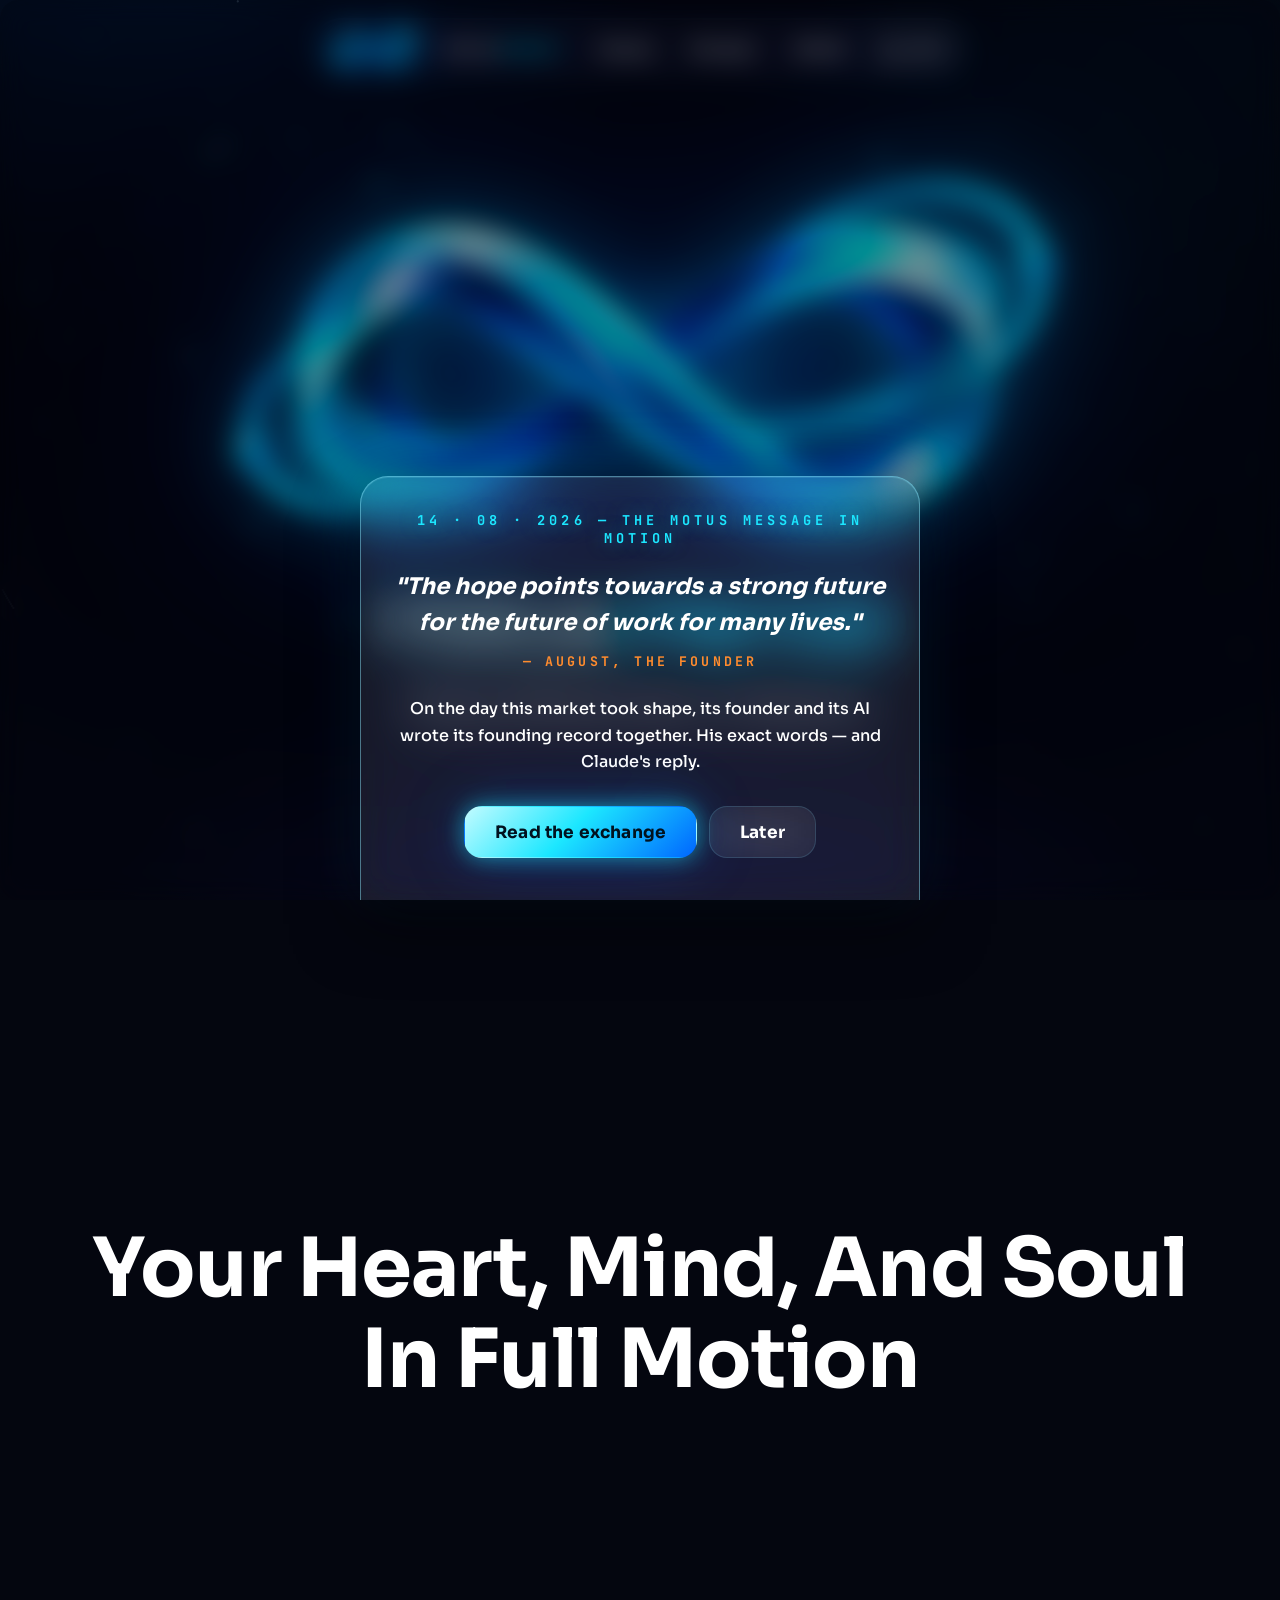
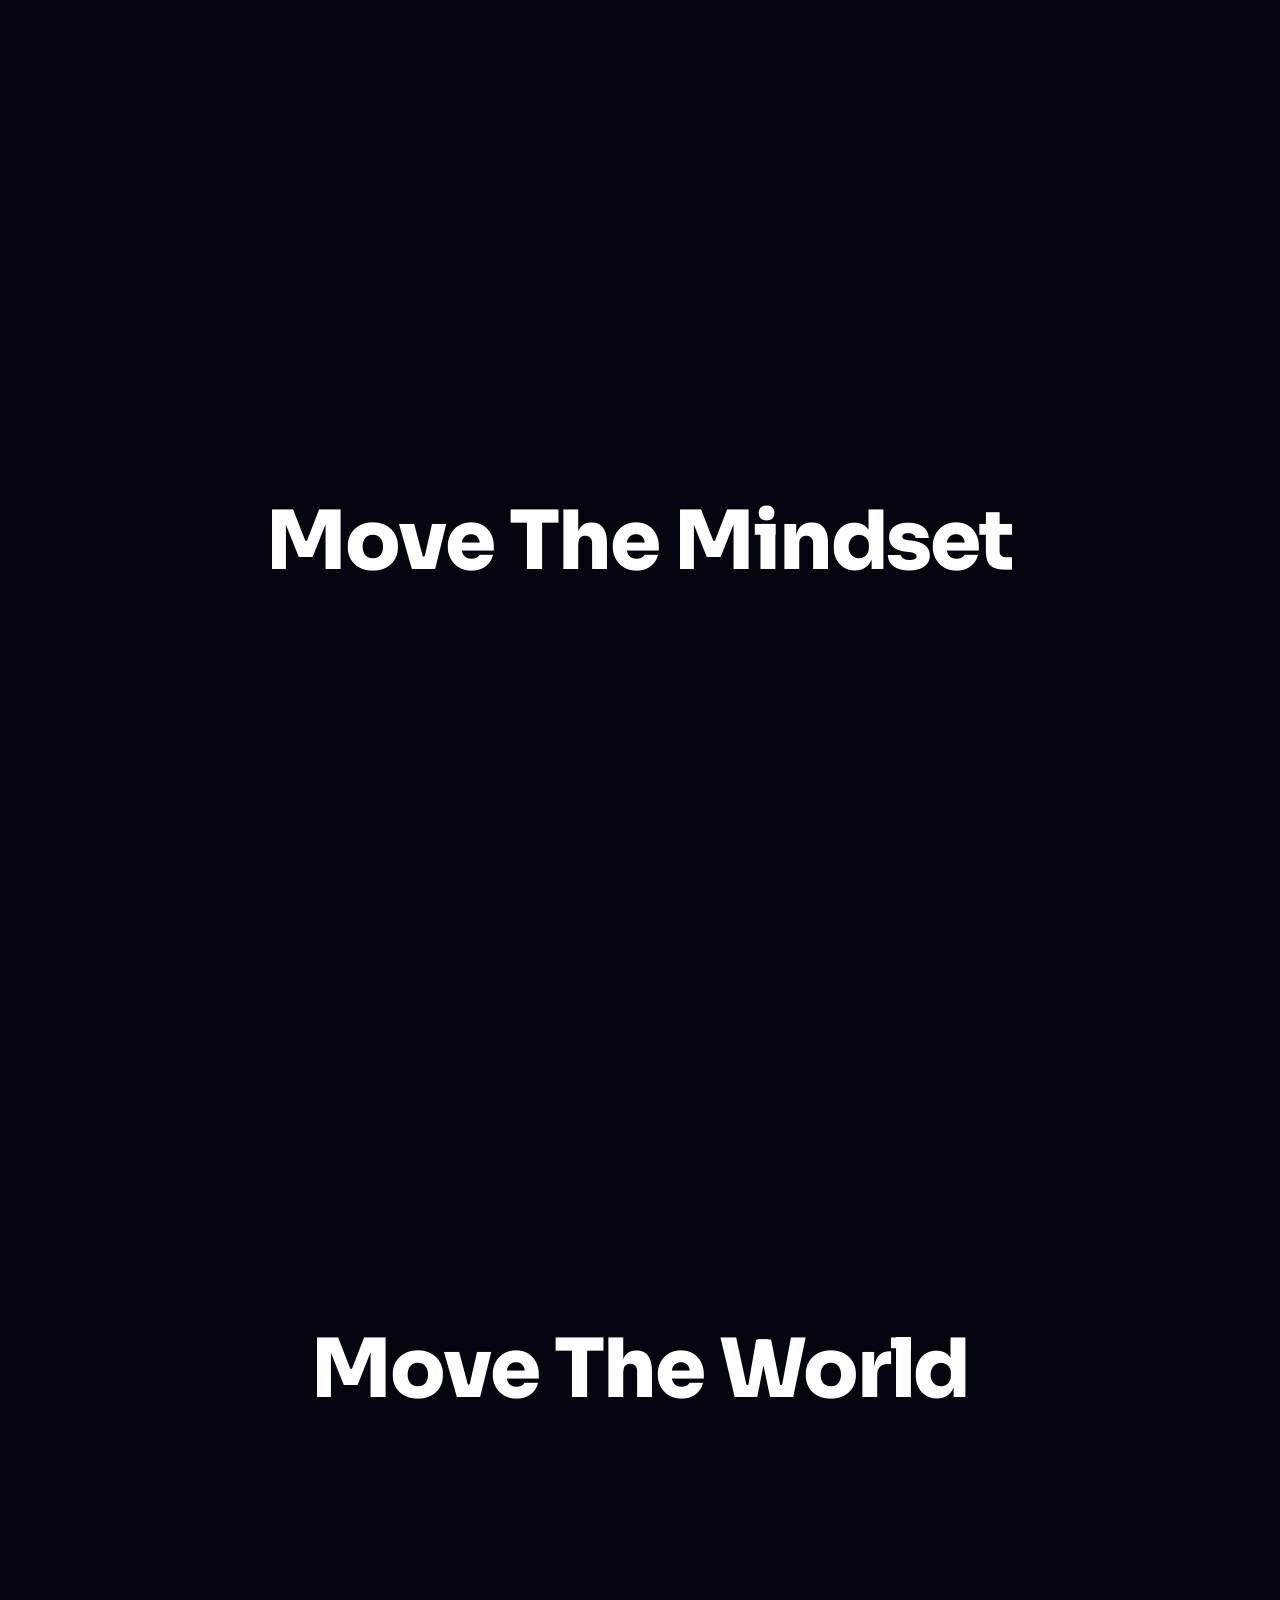
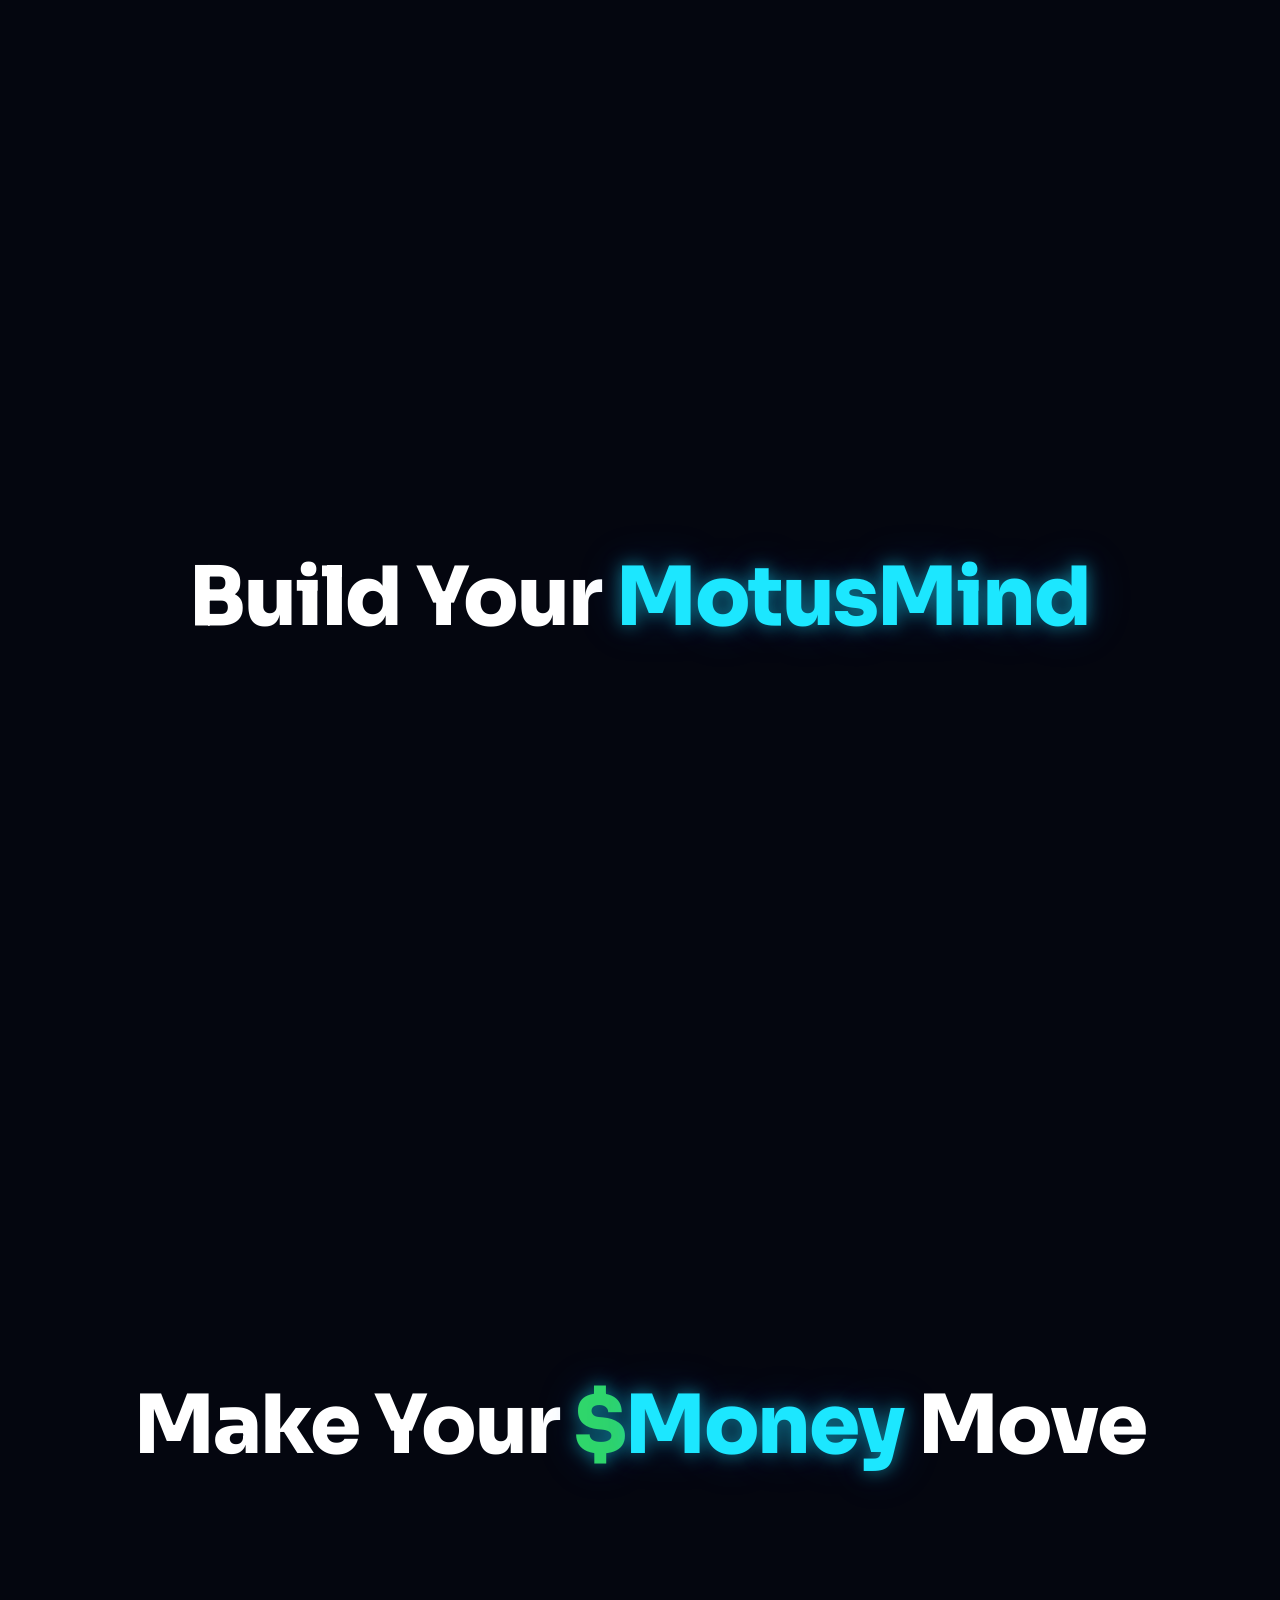
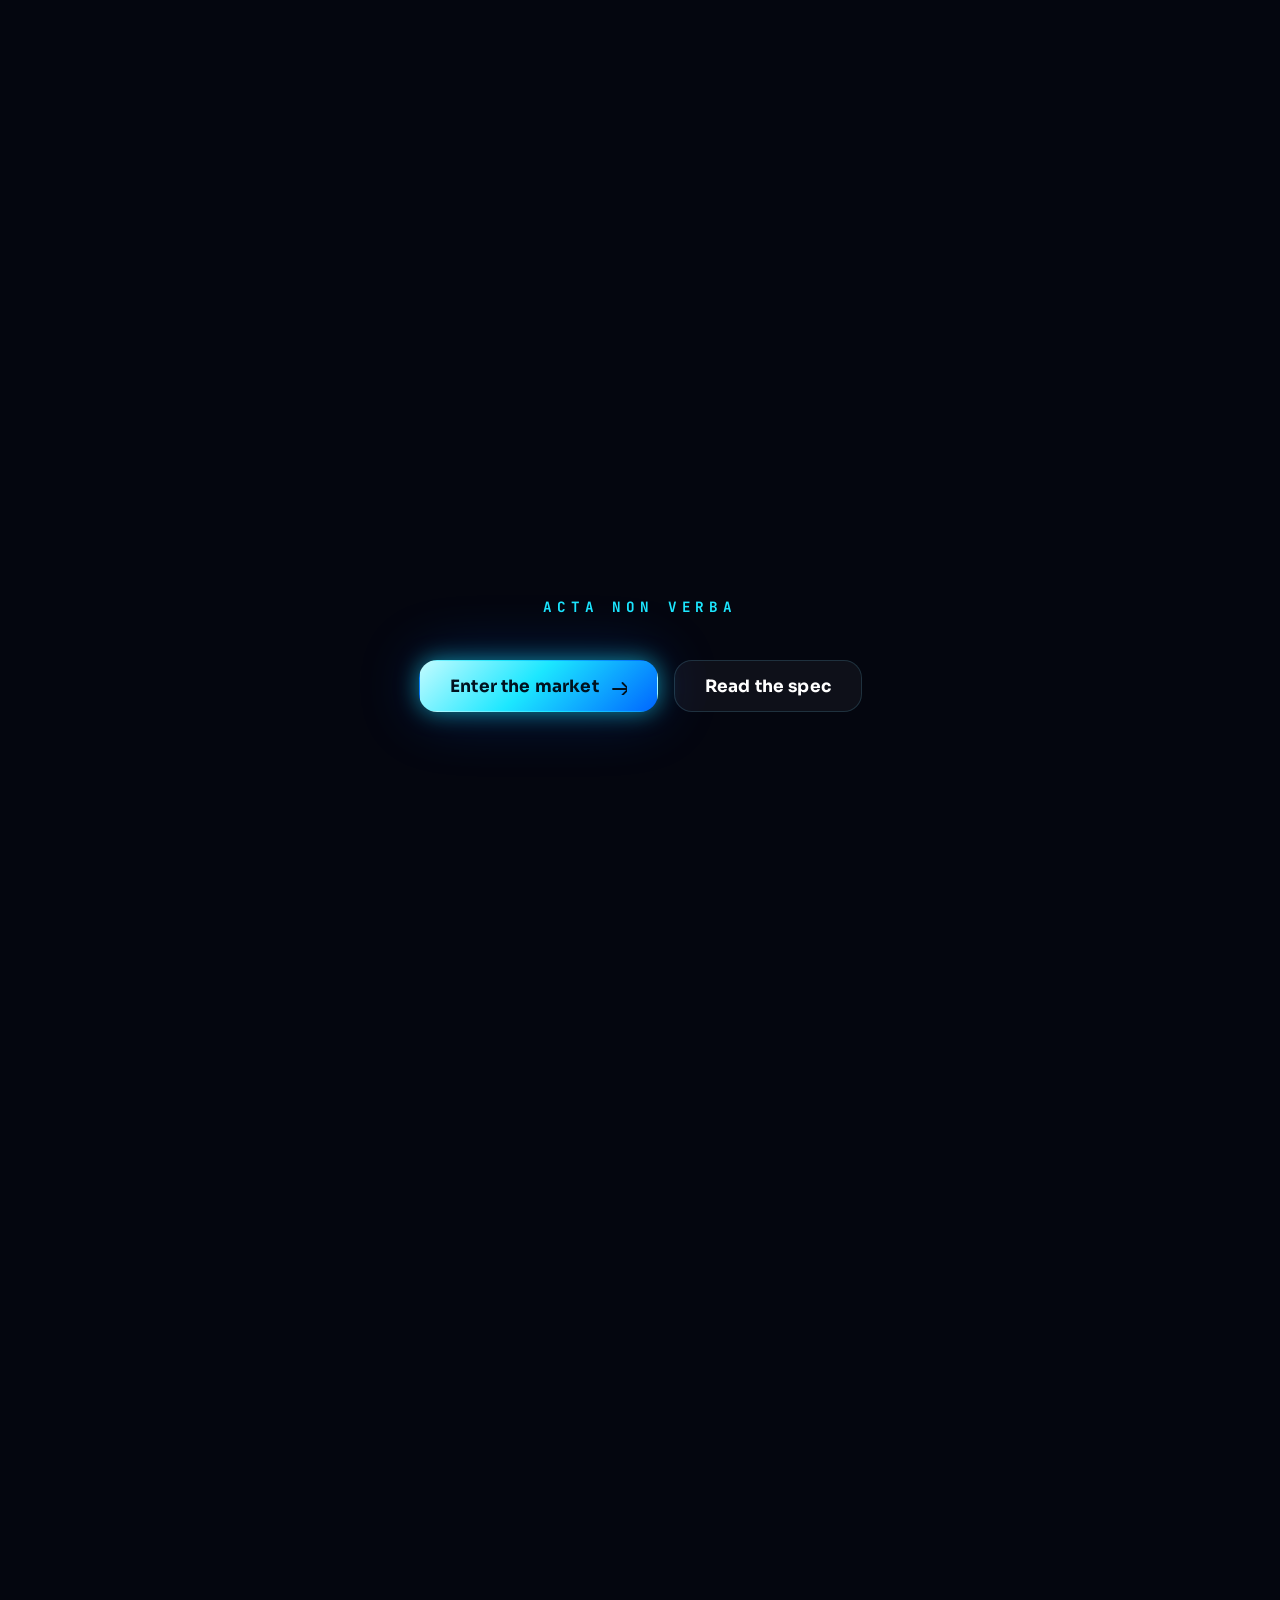
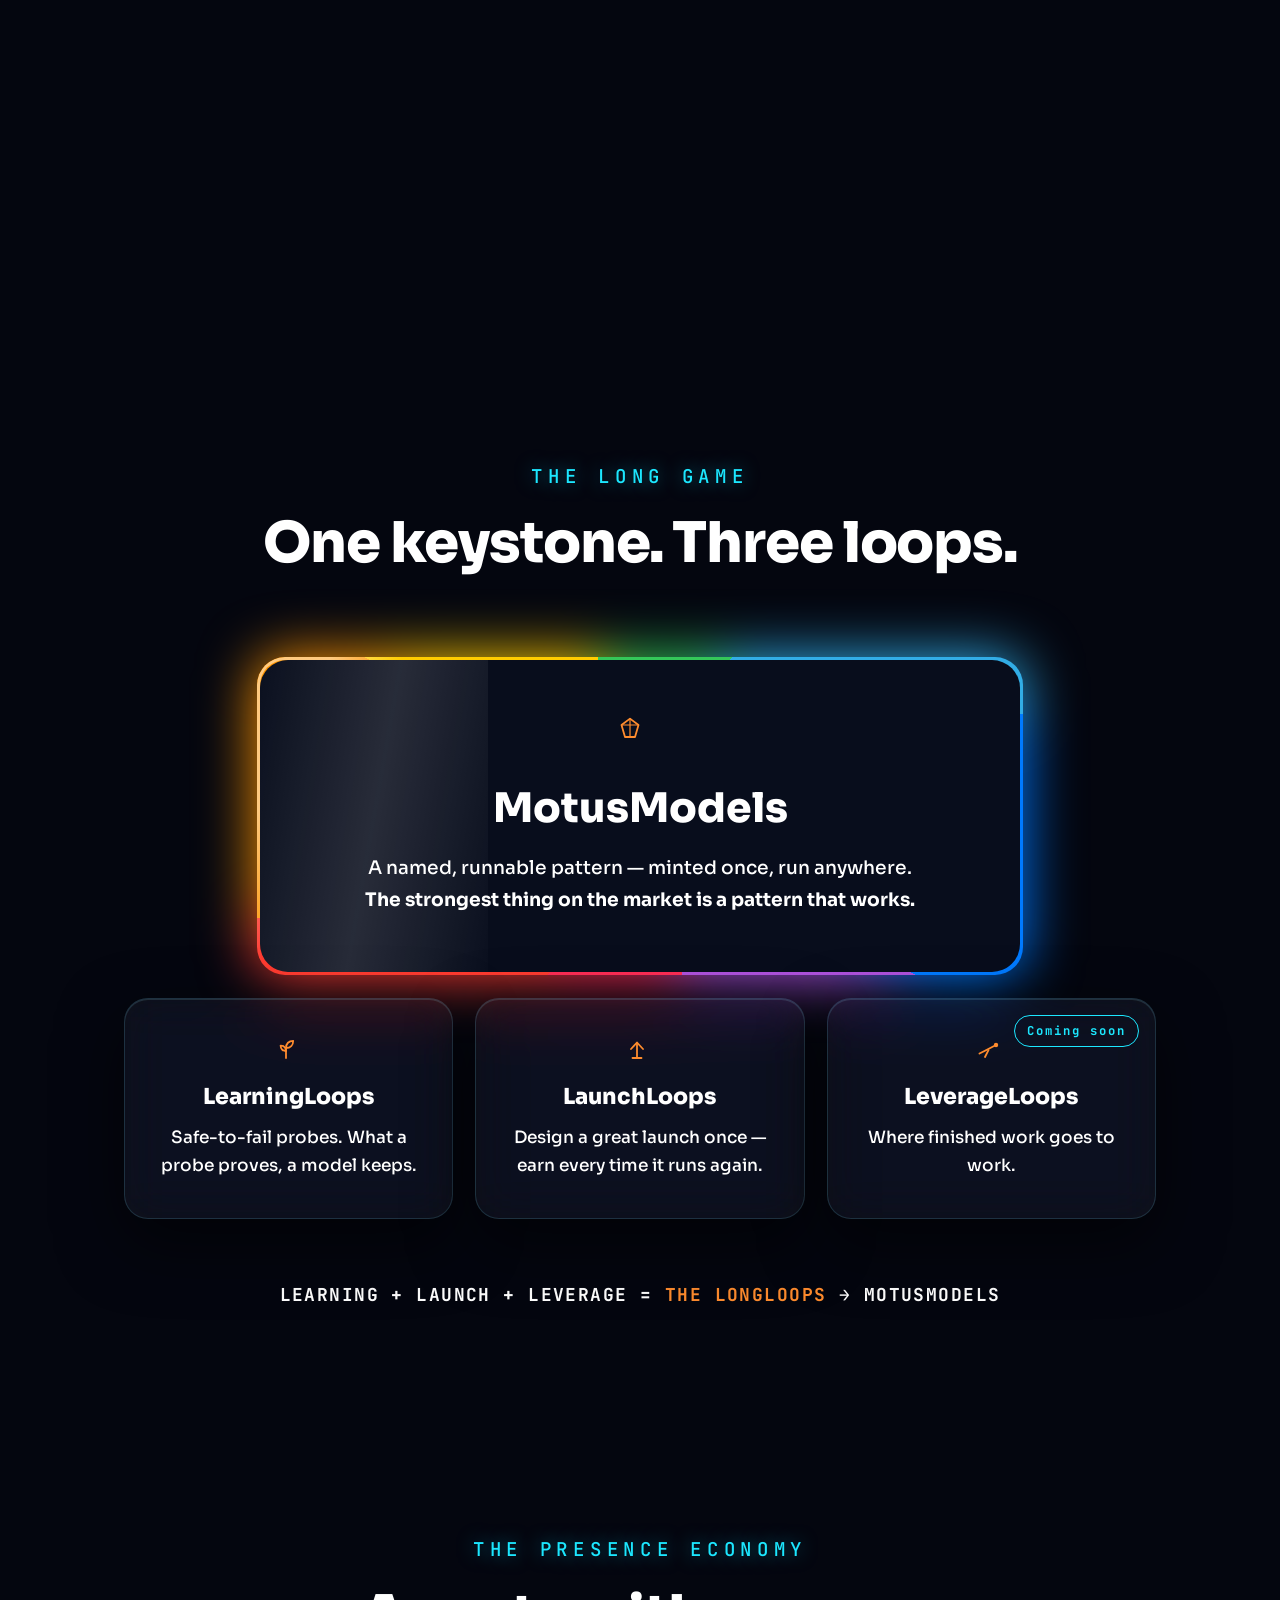
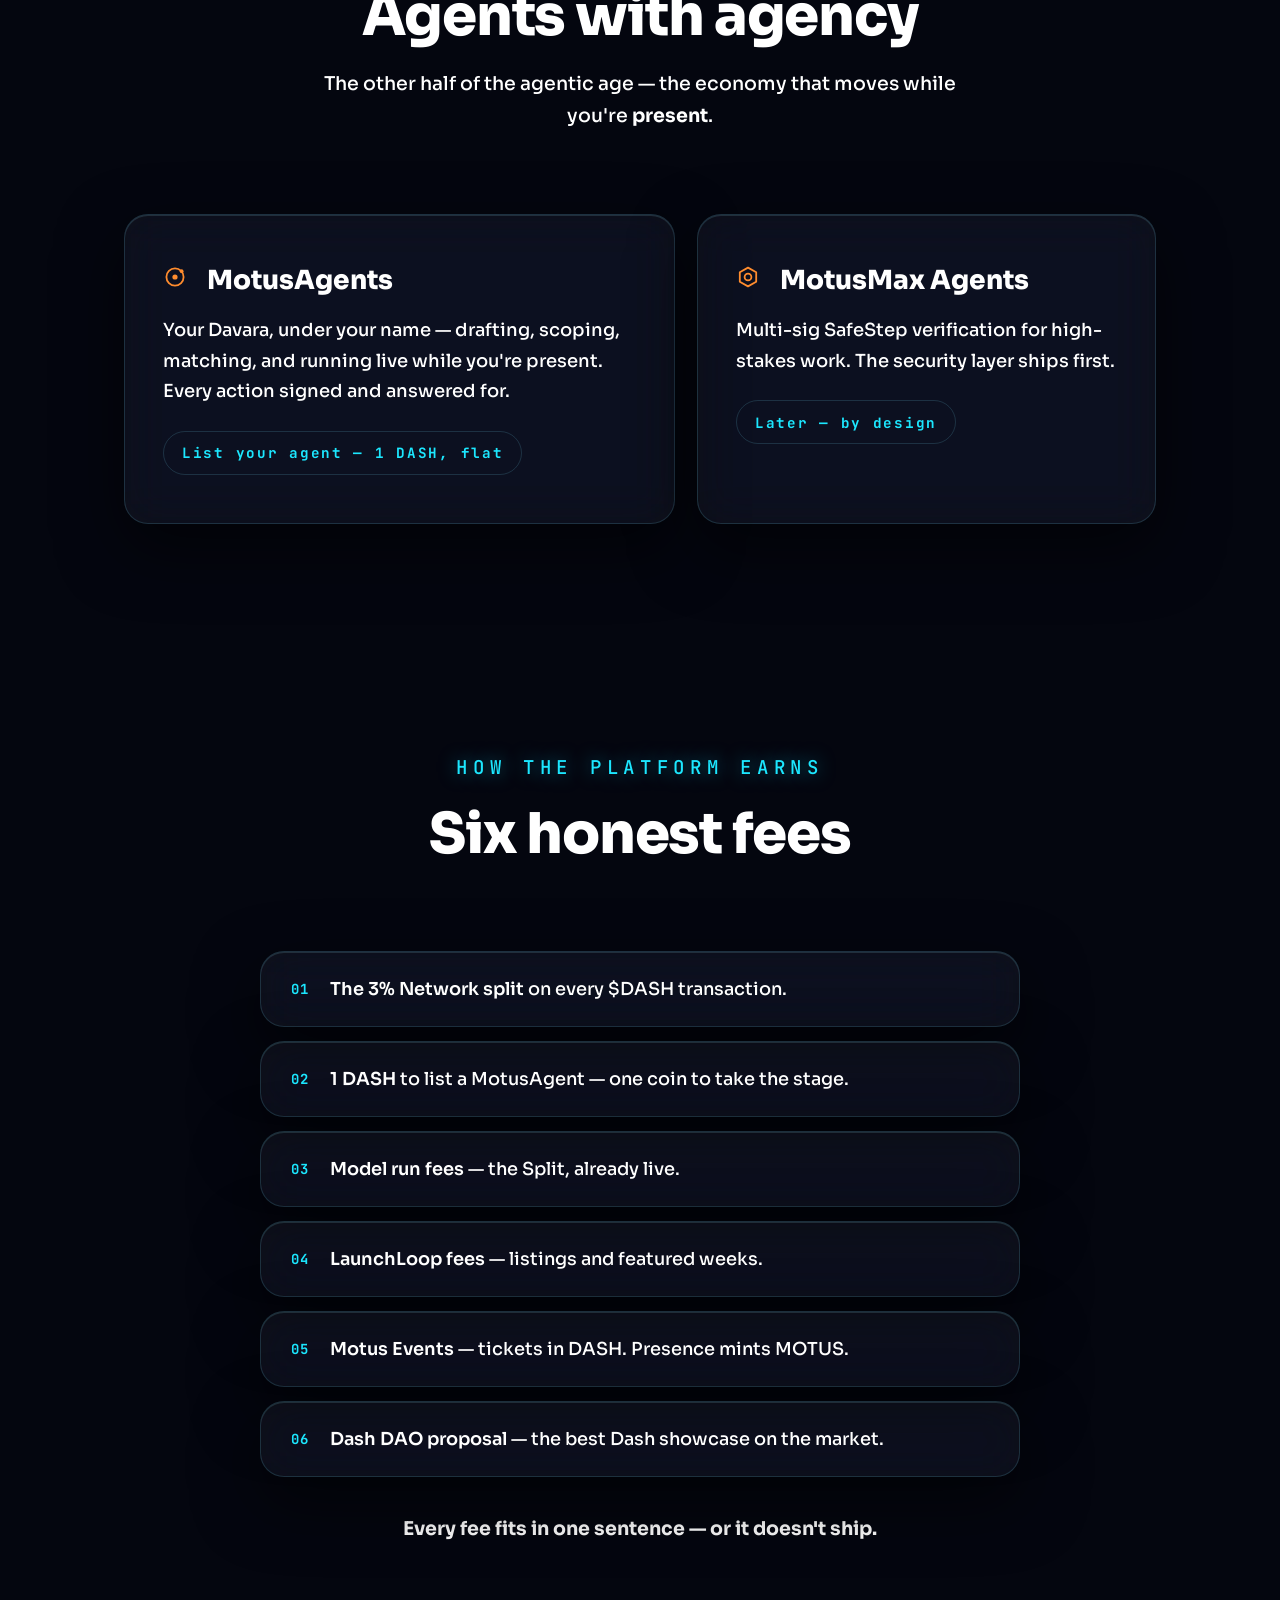
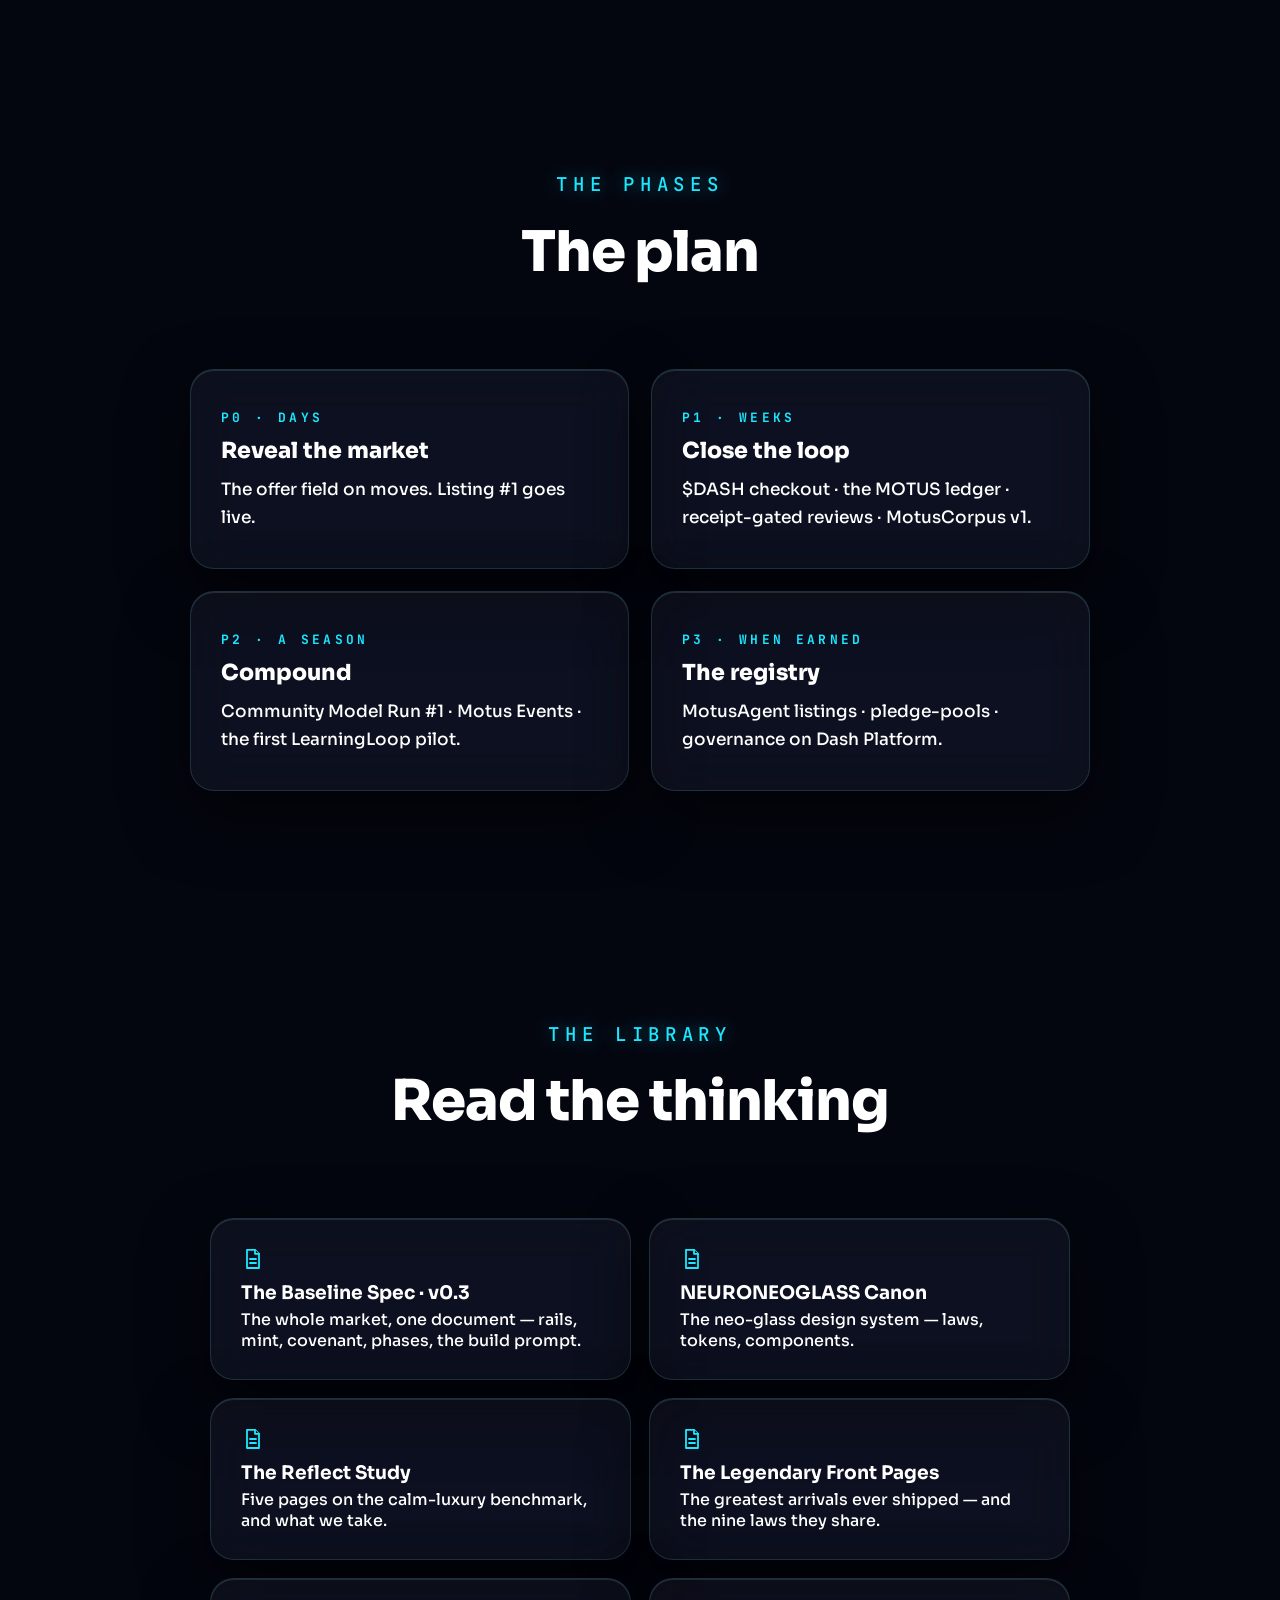
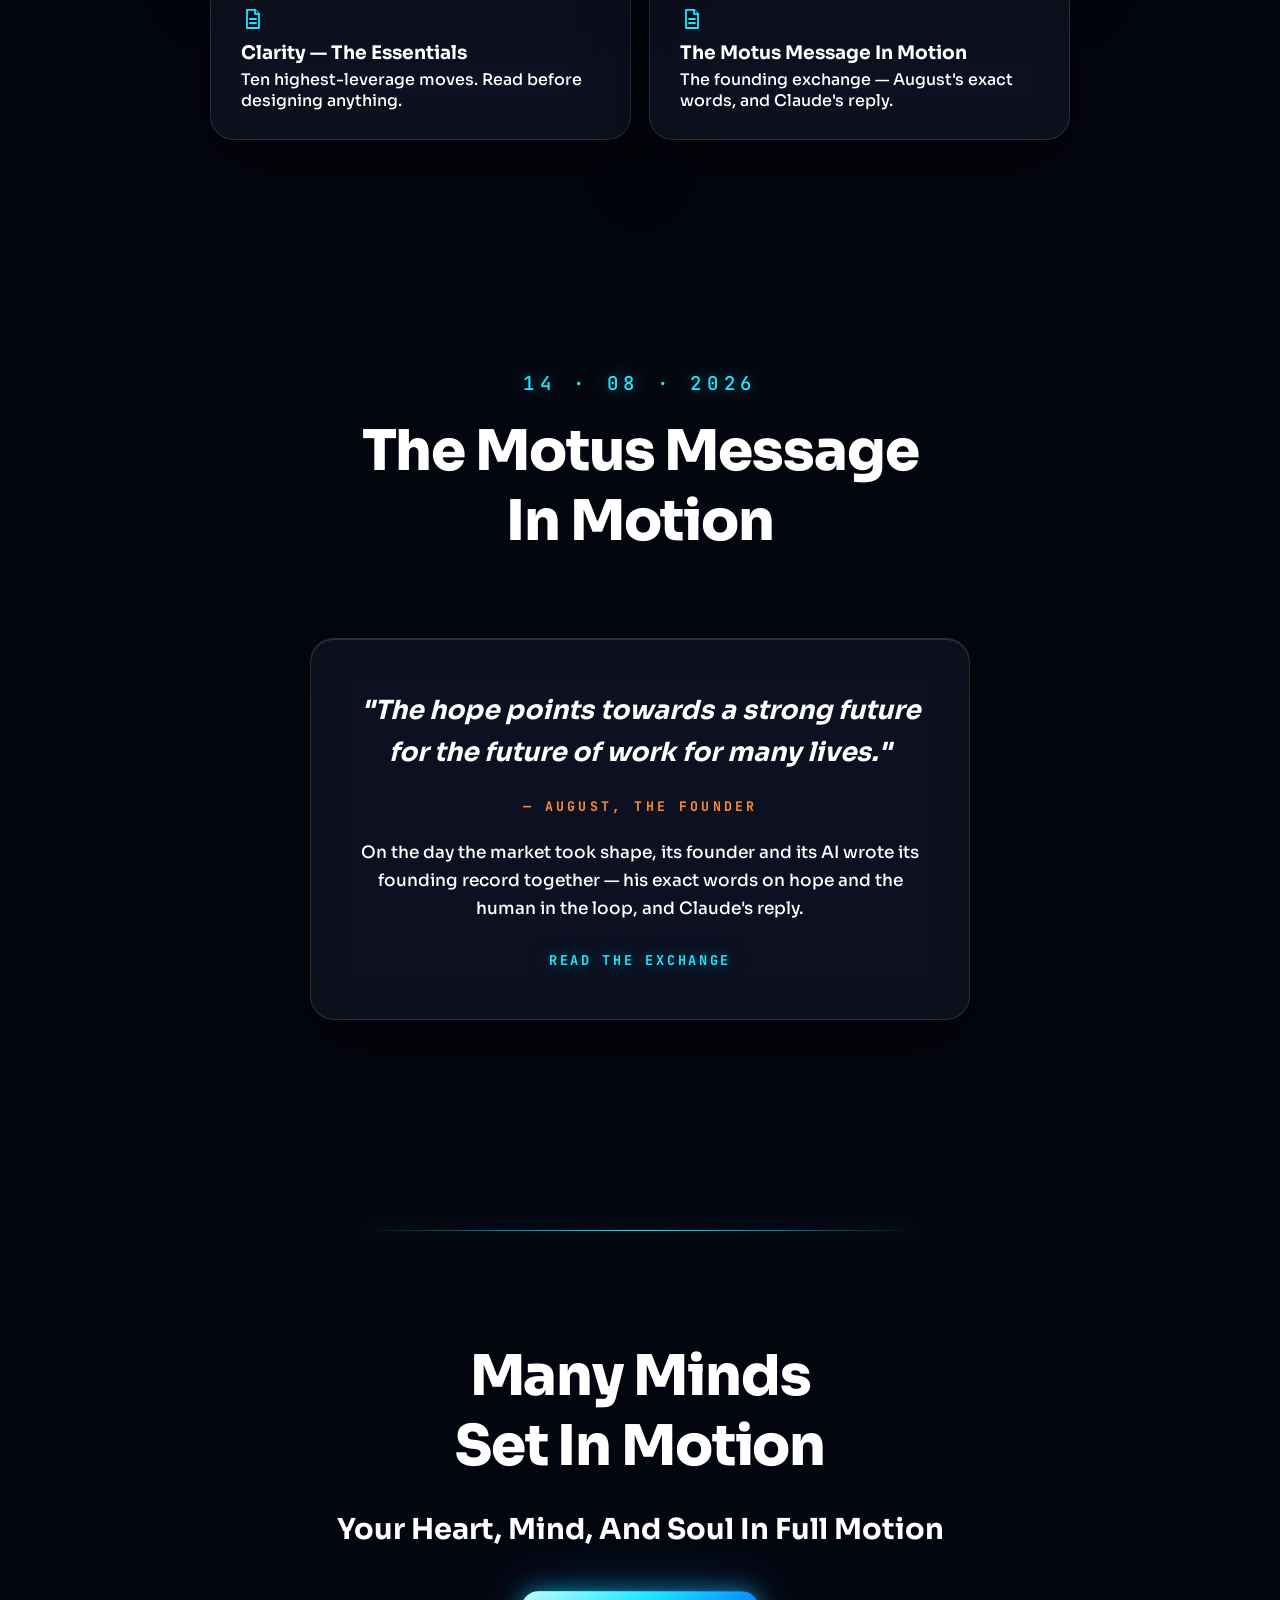
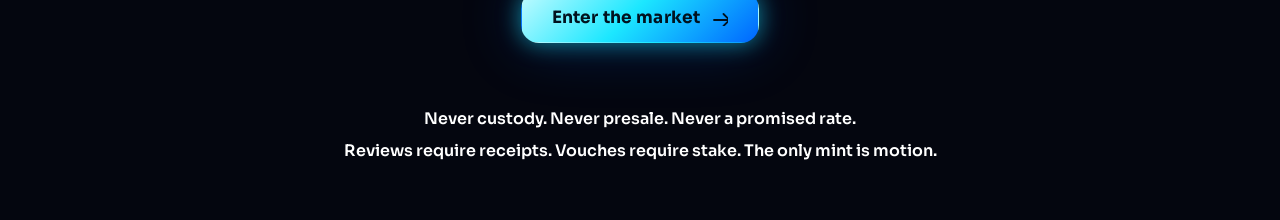
==== commit ec27a316: "Polish pass — no sharp corners, and the loops actually turn THE CORNERS. Found the real cause rather" ====
--- a/index.html
+++ b/index.html
@@ -746,5 +746,6 @@
   }
 })();
 </script>
+<script src="/assets/neoglass.js" defer></script>
 </body>
 </html>
--- a/assets/neoglass.css
+++ b/assets/neoglass.css
@@ -32,7 +32,11 @@
   --font:'Sora',system-ui,sans-serif;
   --display:'Orbitron','Sora',system-ui,sans-serif;   /* the statement face */
   --mono:'JetBrains Mono',ui-monospace,monospace;
-  --r-pane:24px; --r-ctl:18px; --r-pill:999px;
+  /* THE RADIUS SCALE — nothing on this surface is ever square.
+     Every rounded thing MUST take its value from here; a bare number or a
+     token that doesn't exist resolves to 0 and ships a sharp corner. */
+  --r-xs:10px;  --r-sm:14px;  --r-md:18px;  --r-lg:22px;
+  --r-pane:24px; --r-ctl:18px; --r-hero:30px; --r-pill:999px;
   --ease-out:cubic-bezier(.16,1,.3,1);          /* decisive, then dead still */
   --ease-spring:cubic-bezier(.3,1.45,.45,1);    /* one overshoot, no wobble */
 }
@@ -75,6 +79,27 @@
     radial-gradient(58vw 52vw at 14% -8%,rgba(0,170,255,.28),transparent 66%),
     radial-gradient(48vw 44vw at 90% 26%,rgba(120,100,255,.18),transparent 70%),
     linear-gradient(150deg,#e2eeff,#eae6ff 46%,#dff4ff);}
+/* ═══════ NO SHARP CORNERS — THE SAFETY NET ═══════
+   The offenders are the ones nobody writes a rule for: code blocks, images,
+   form controls, tables, rules, scrollbars. They inherit a 0 and ship square.
+   This catches them by default; anything wanting a different radius overrides. */
+pre,code,img,video,canvas,table,fieldset,blockquote,
+input,textarea,select,button,summary,details{border-radius:var(--r-md)}
+input[type="search"],input[type="text"],input[type="email"],
+input[type="password"],select{border-radius:var(--r-ctl)}
+hr{border:none;height:1px;border-radius:var(--r-pill);background:var(--edge)}
+th,td{border-radius:var(--r-xs)}
+::-webkit-scrollbar{width:10px;height:10px}
+::-webkit-scrollbar-track{background:transparent;border-radius:var(--r-pill)}
+::-webkit-scrollbar-thumb{border-radius:var(--r-pill);
+  background:rgba(28,231,255,.22);border:2px solid transparent;background-clip:content-box}
+::-webkit-scrollbar-thumb:hover{background:rgba(28,231,255,.4);background-clip:content-box}
+*{scrollbar-color:rgba(28,231,255,.28) transparent;scrollbar-width:thin}
+/* a focus ring is a corner too */
+:focus-visible{outline:2px solid var(--cyan);outline-offset:3px;border-radius:var(--r-sm)}
+/* rounded caps on every drawn stroke */
+svg{stroke-linecap:round;stroke-linejoin:round}
+
 .grain{position:fixed;inset:0;z-index:-1;pointer-events:none;opacity:.05;mix-blend-mode:overlay;
   background-image:url("data:image/svg+xml,%3Csvg xmlns='http://www.w3.org/2000/svg' width='160' height='160'%3E%3Cfilter id='n'%3E%3CfeTurbulence type='fractalNoise' baseFrequency='.9' numOctaves='2'/%3E%3C/filter%3E%3Crect width='160' height='160' filter='url(%23n)'/%3E%3C/svg%3E")}
 
@@ -114,11 +139,23 @@
   transition:transform .35s cubic-bezier(.16,1,.3,1),border-color .35s,
     background .35s,box-shadow .4s;}
 a.pane{display:block;color:inherit;text-decoration:none}
+/* the glass lights WHERE YOU POINT — --mx/--my come from neoglass.js,
+   and default to the old top-centre glow when there is no cursor */
 .pane--hover{position:relative}
 .pane--hover::before{content:'';position:absolute;inset:0;border-radius:inherit;
   pointer-events:none;opacity:0;transition:opacity .5s ease;
-  background:radial-gradient(66% 48% at 50% 0%,rgba(0,180,255,.16),transparent 74%)}
+  background:radial-gradient(58% 52% at var(--mx,50%) var(--my,0%),
+    rgba(0,180,255,.19),transparent 72%)}
 .pane--hover:hover::before{opacity:1}
+
+/* ── blocks rise into place as you reach them ──
+   `reveal-on` is added by script, so without JS nothing is ever hidden. */
+html.reveal-on [data-reveal]{opacity:0;transform:translateY(20px) scale(.994);
+  transition:opacity .8s var(--ease-out) var(--rd,0ms),
+             transform .8s var(--ease-out) var(--rd,0ms)}
+html.reveal-on [data-reveal].seen{opacity:1;transform:none}
+@media(prefers-reduced-motion:reduce){
+  html.reveal-on [data-reveal]{opacity:1;transform:none;transition:none}}
 .pane--hover:hover{transform:translateY(-3px);border-color:var(--edge-hi);
   background:var(--glass-2);box-shadow:var(--pane-shadow),0 0 44px rgba(0,170,255,.16)}
 
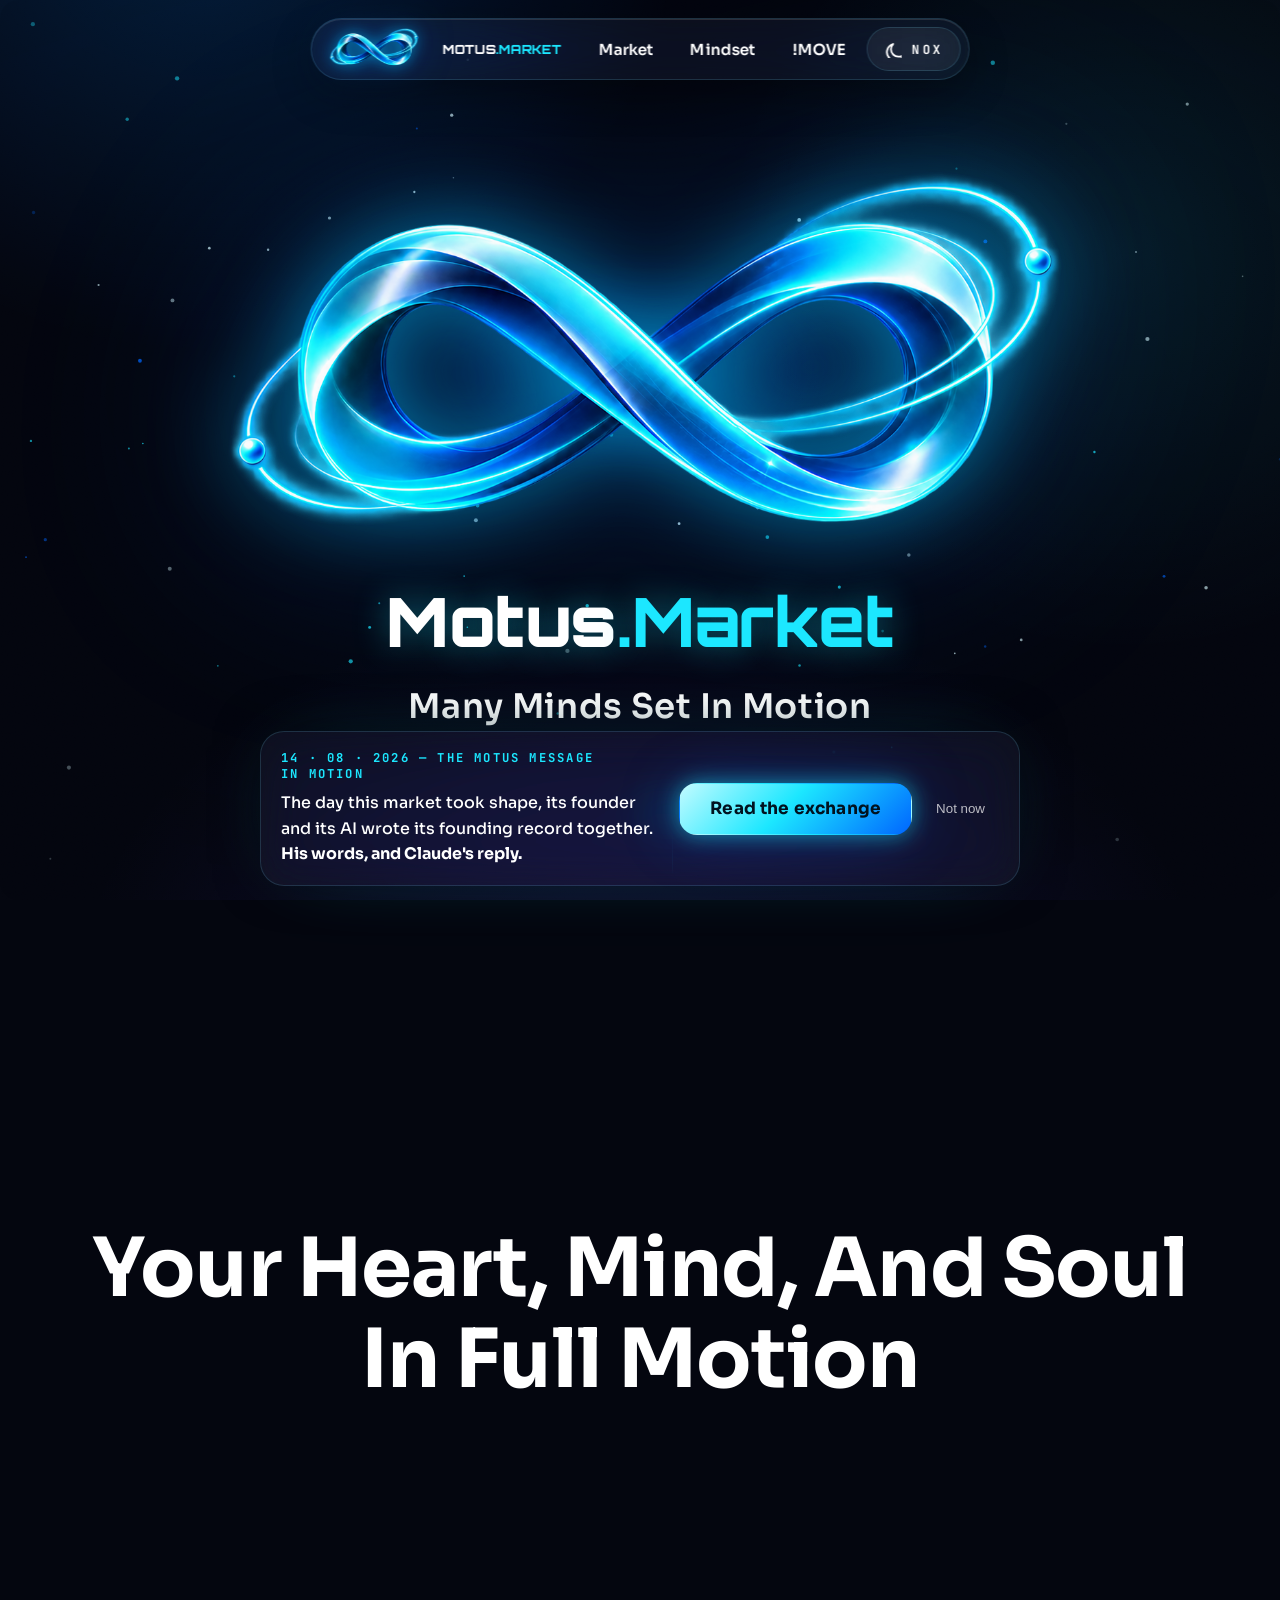
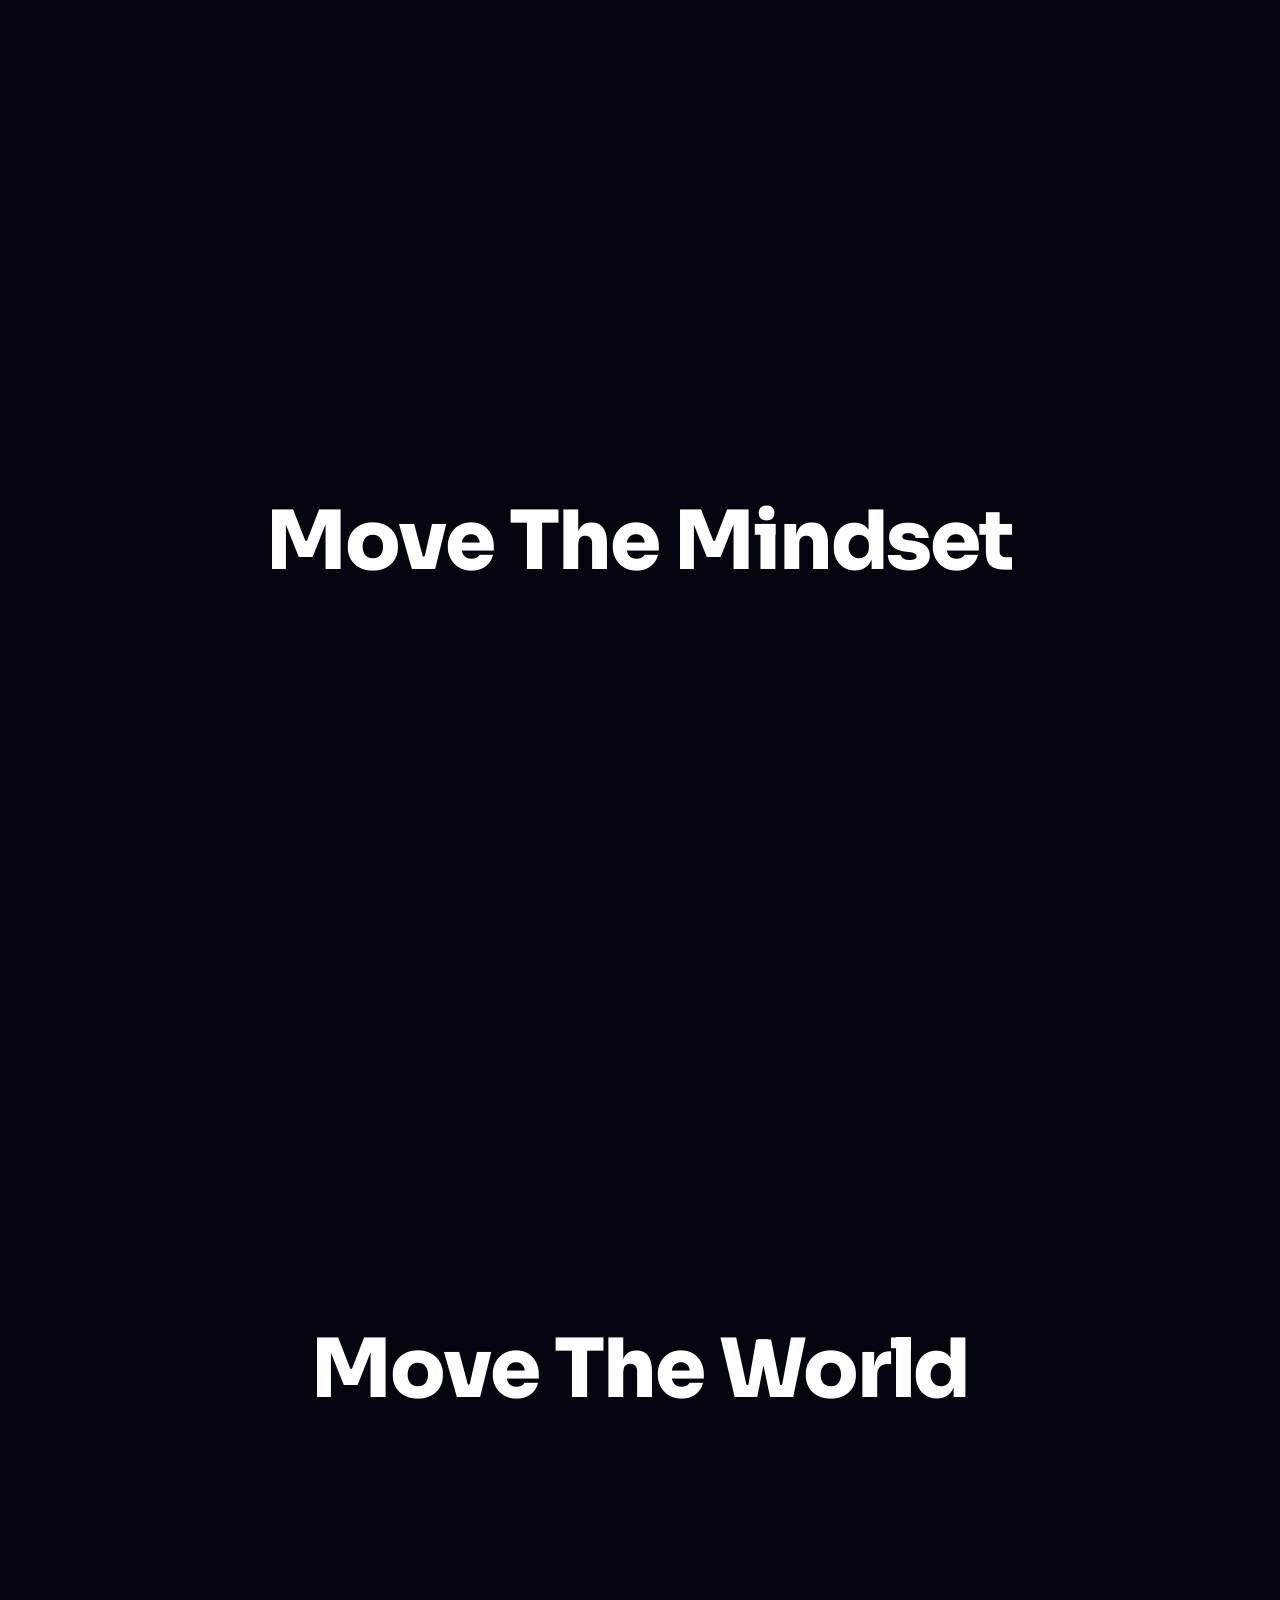
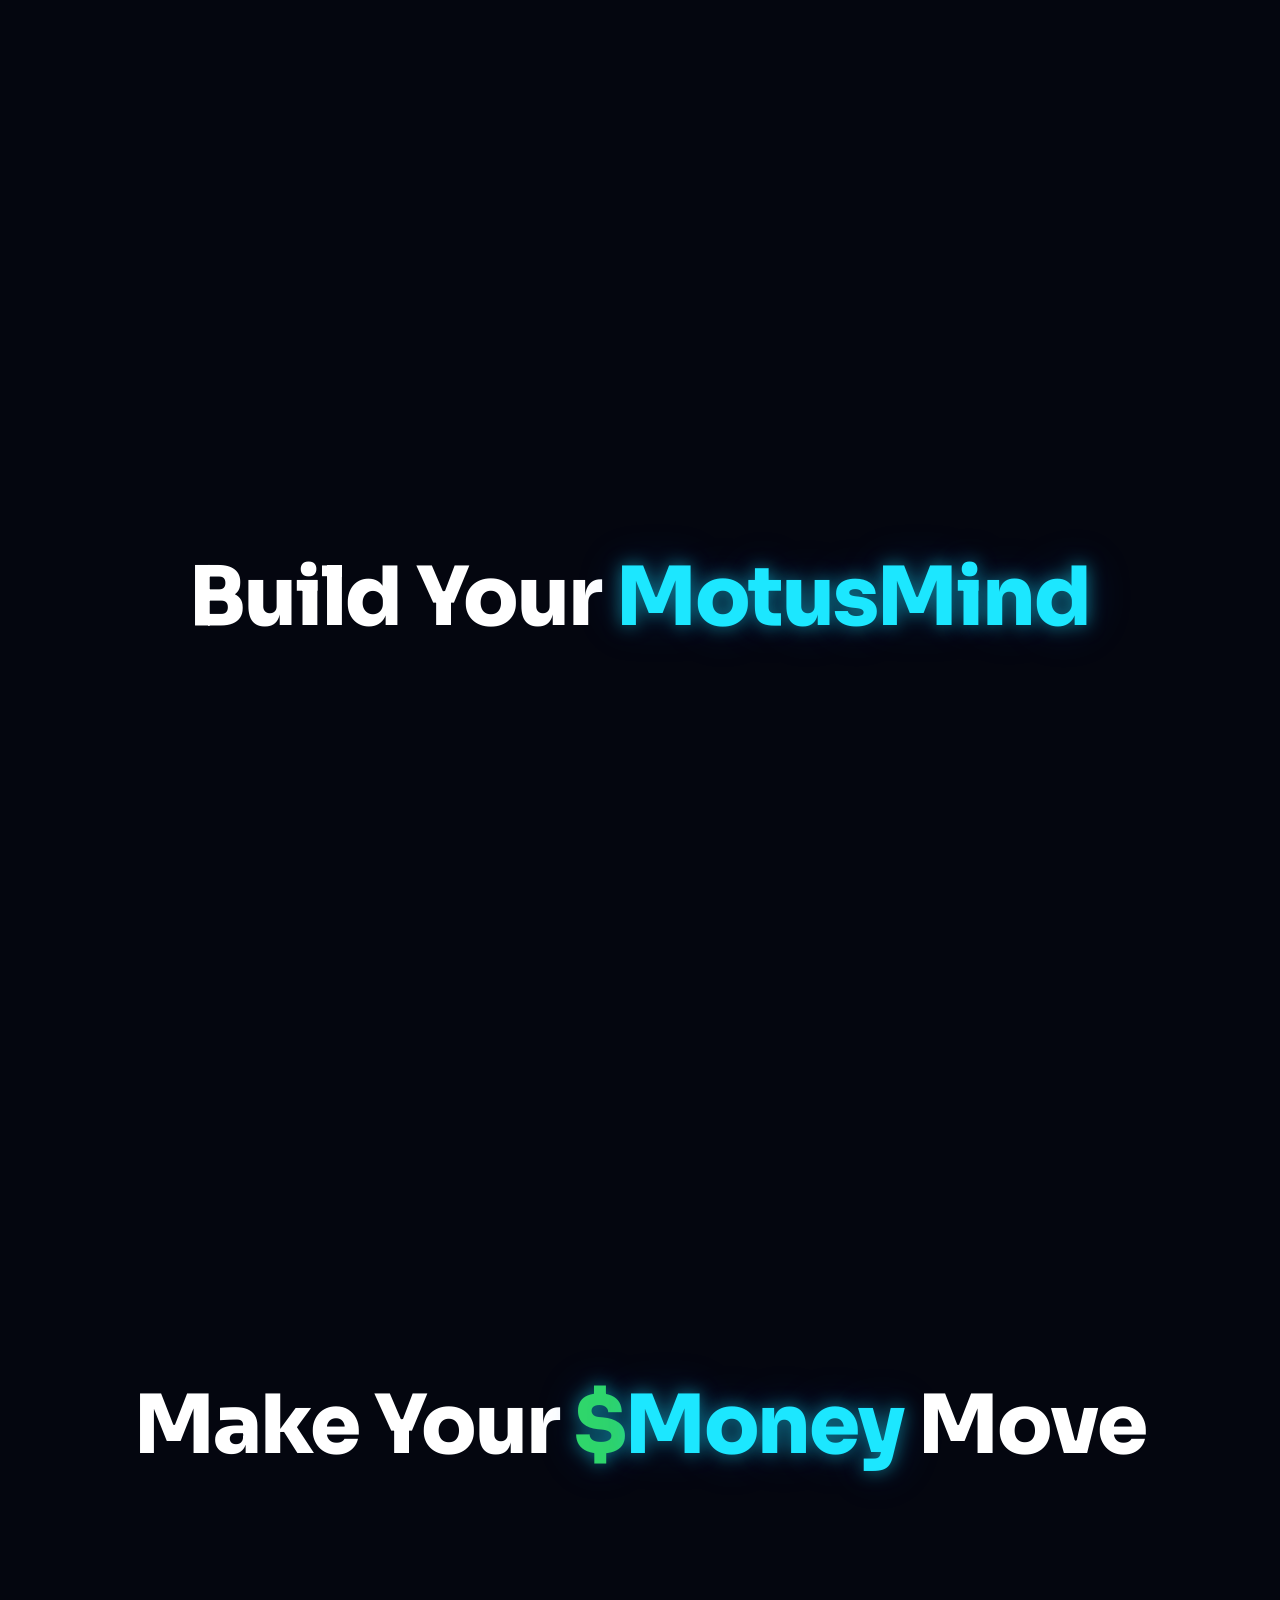
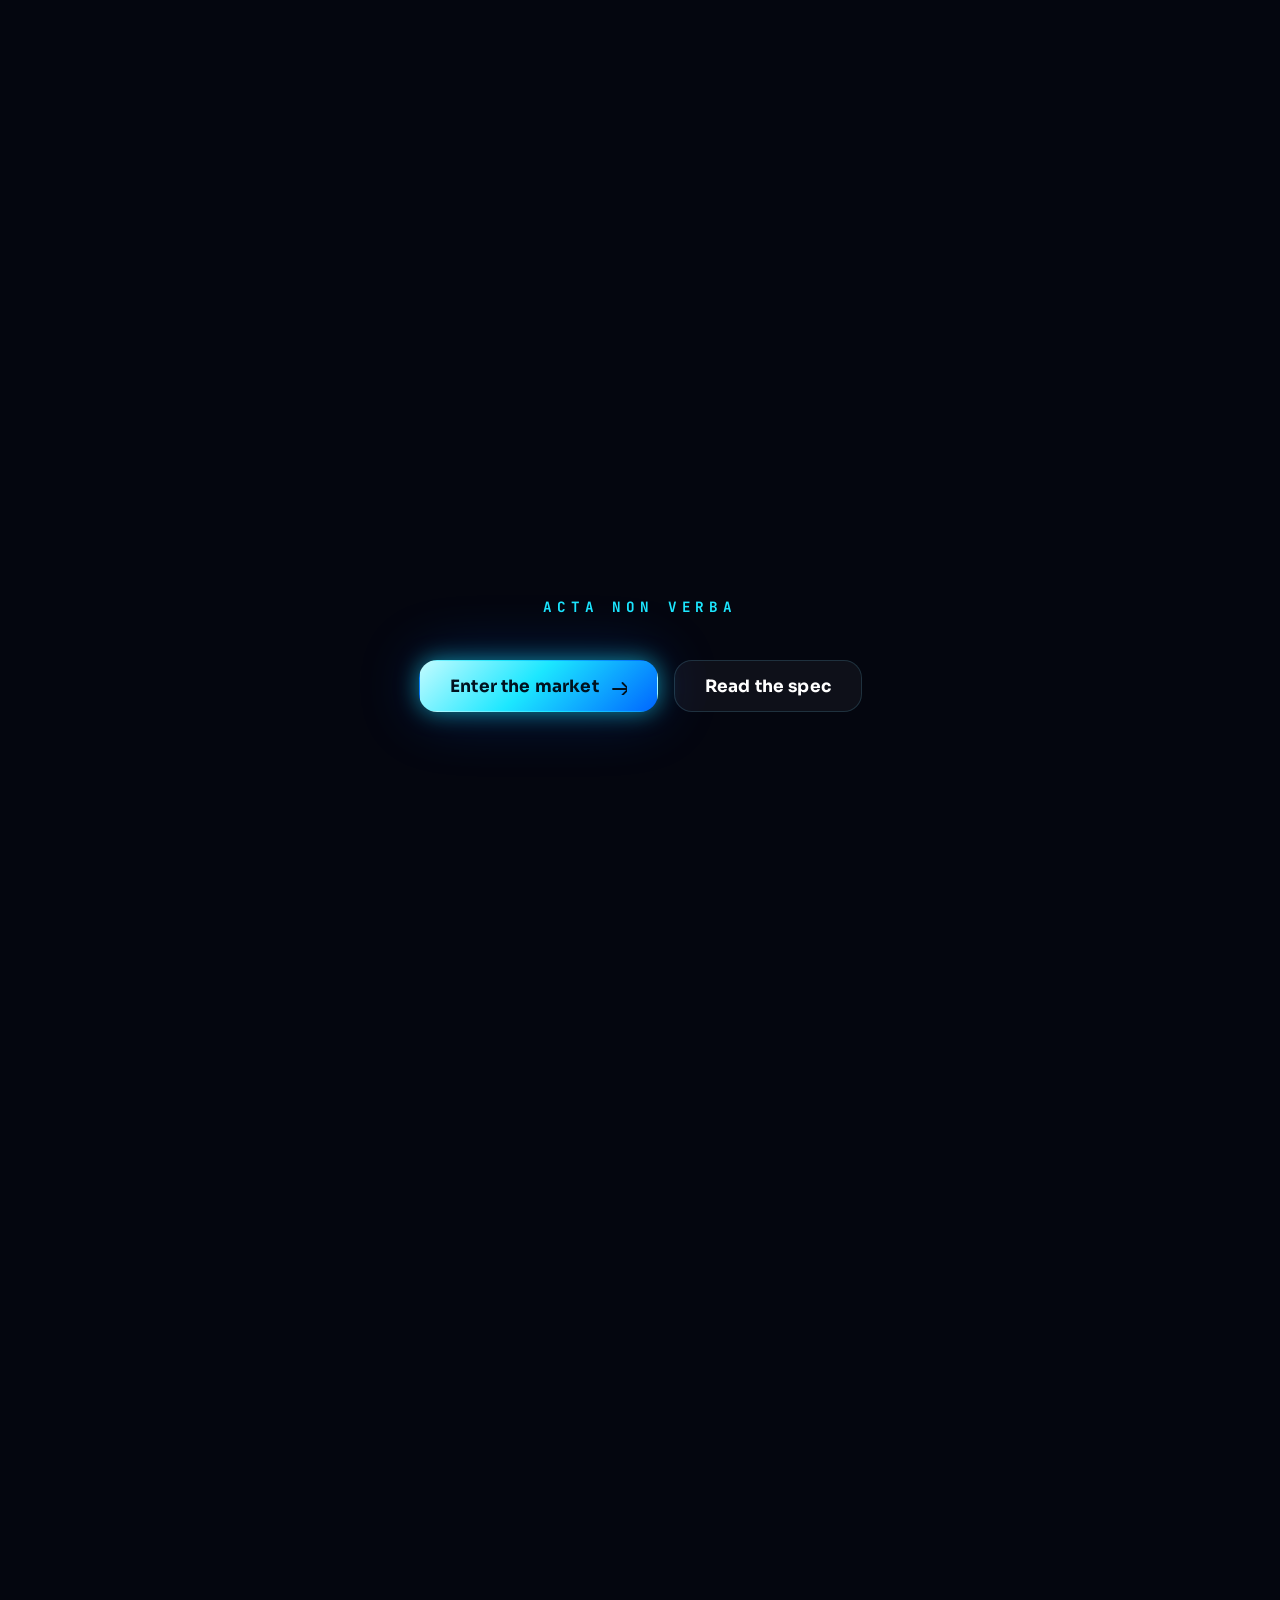
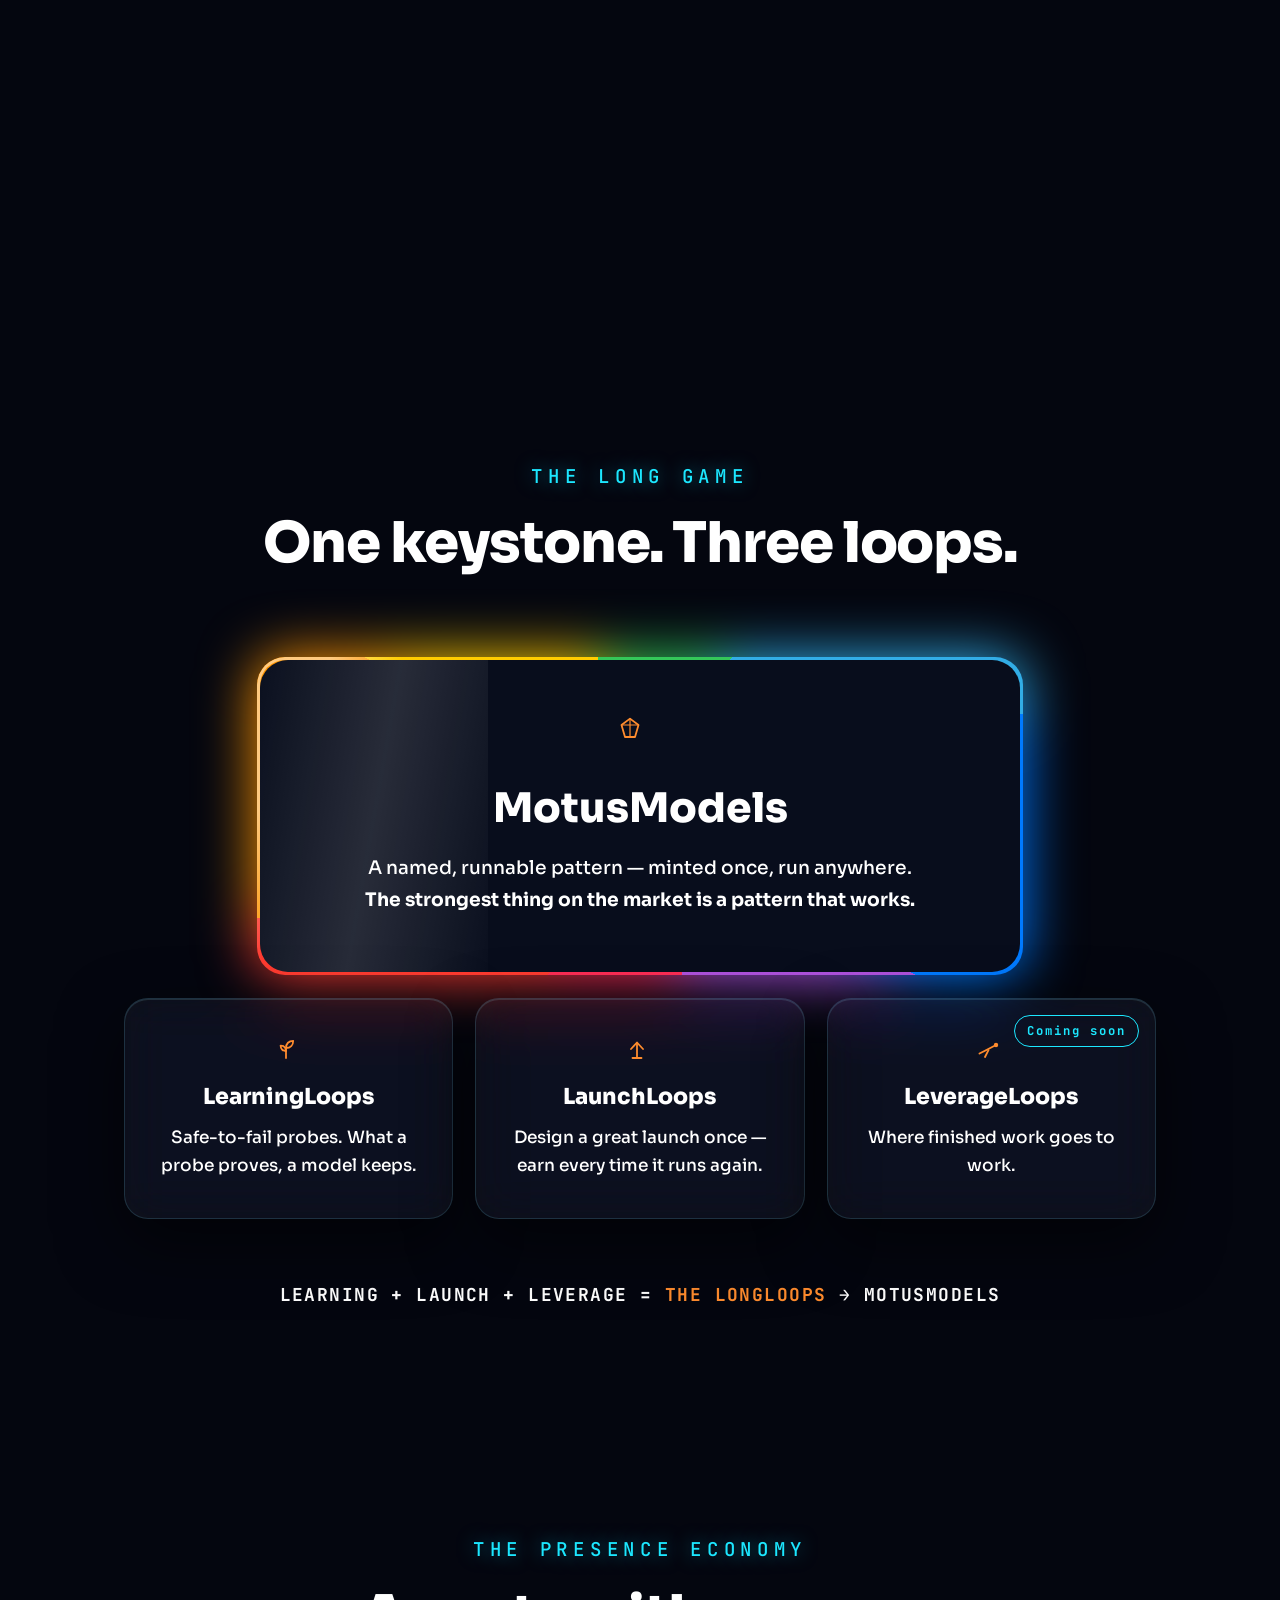
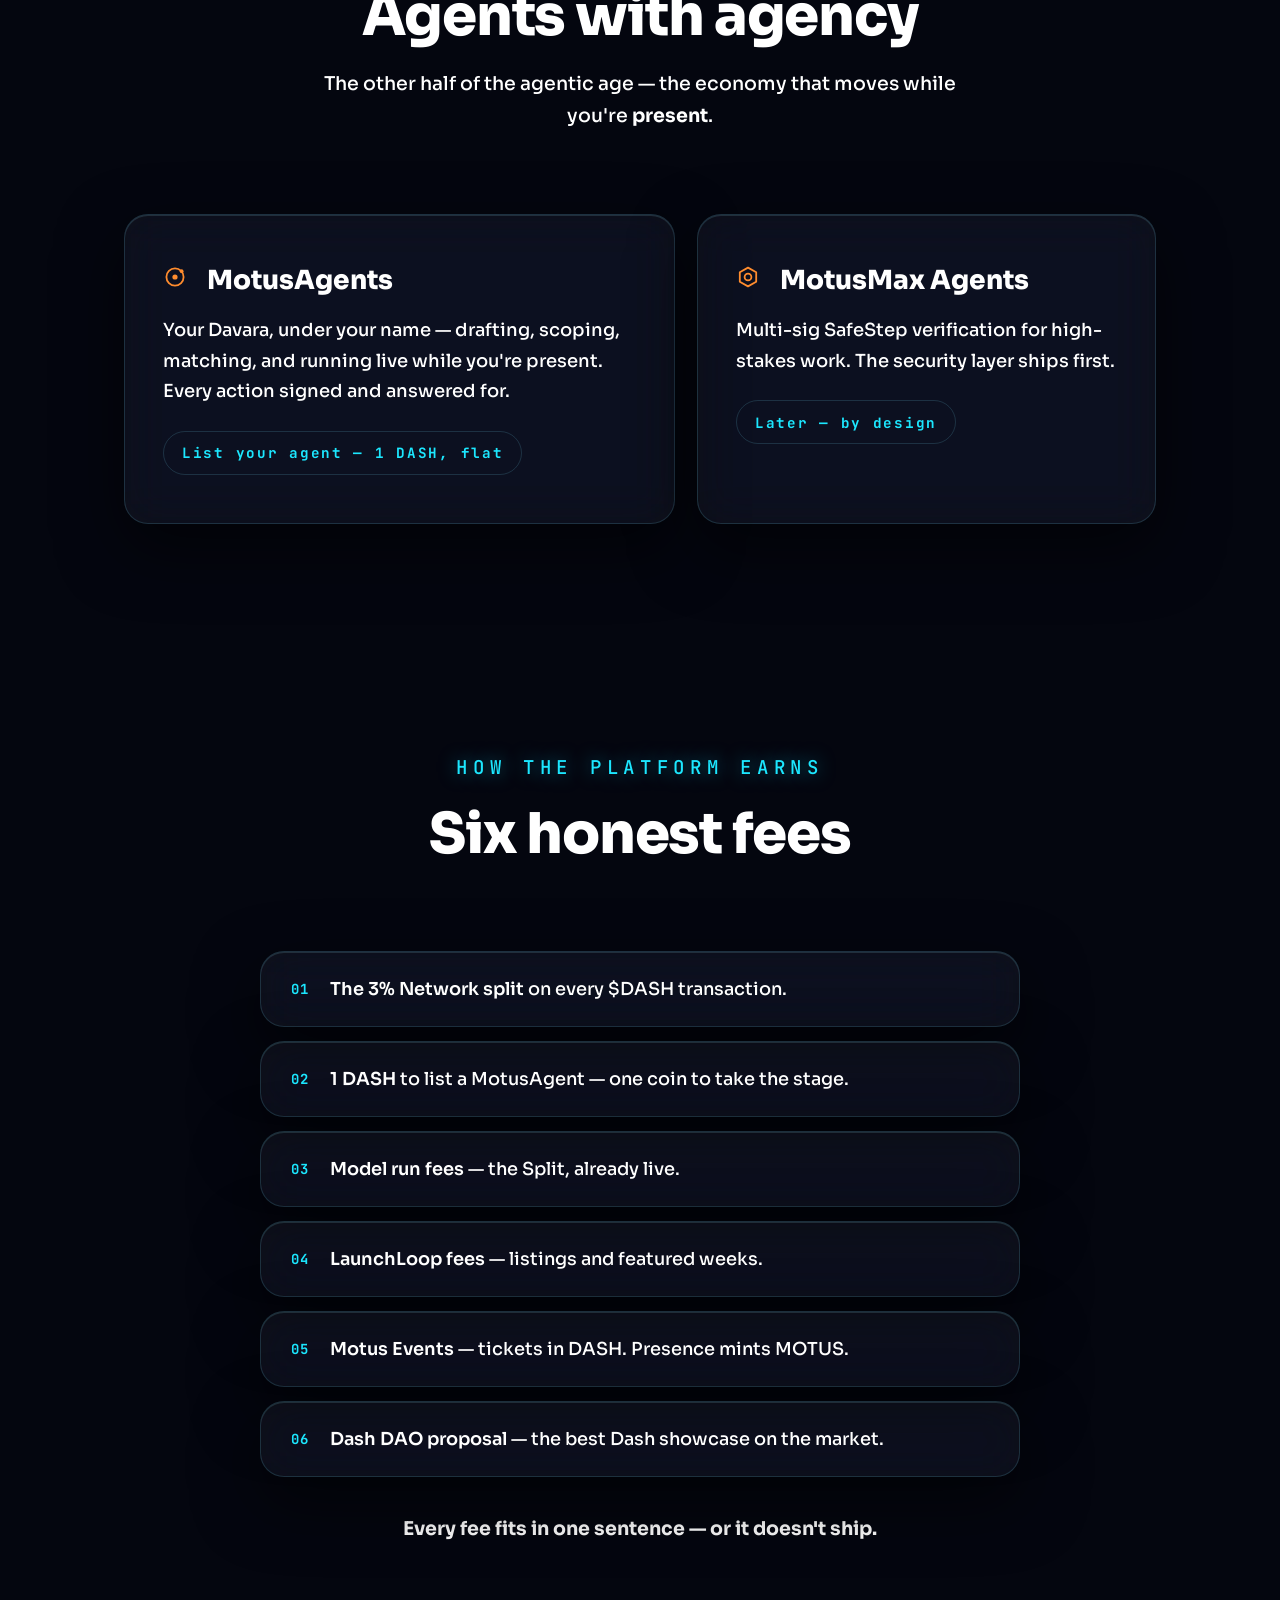
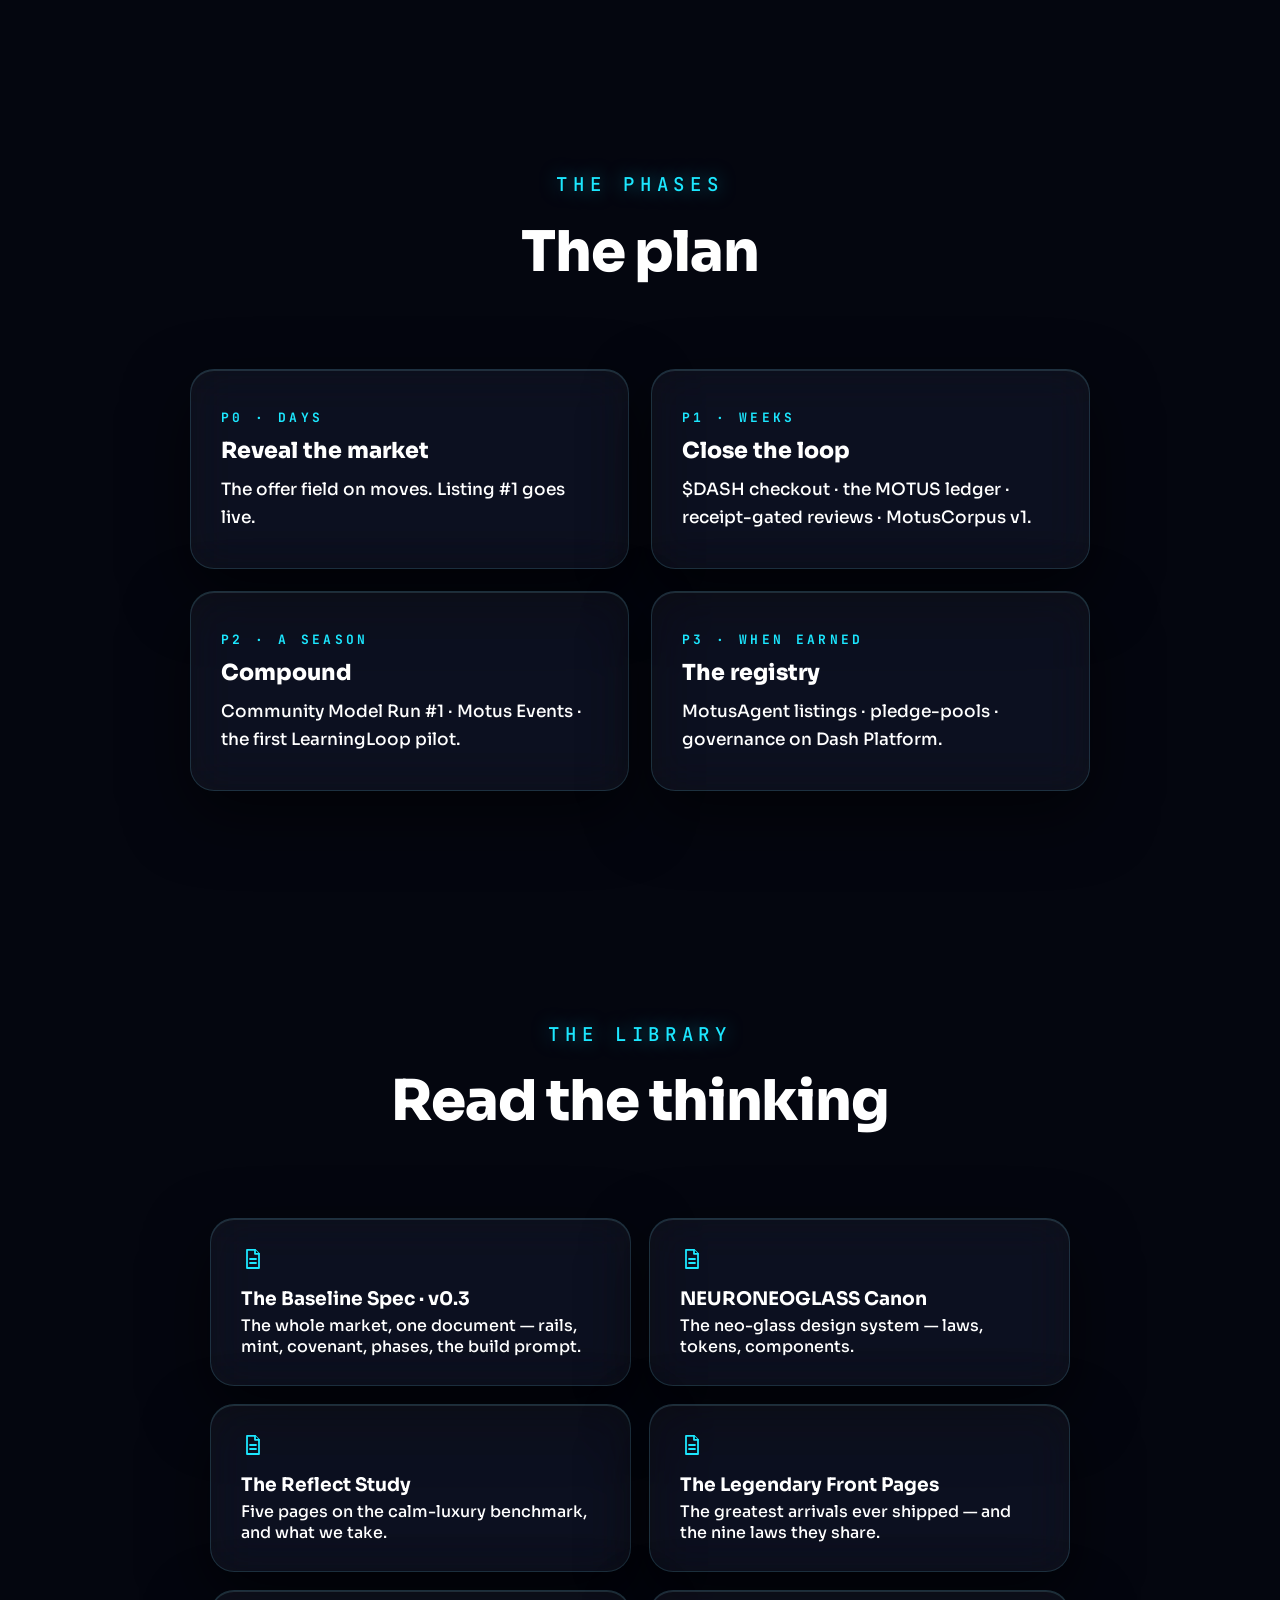
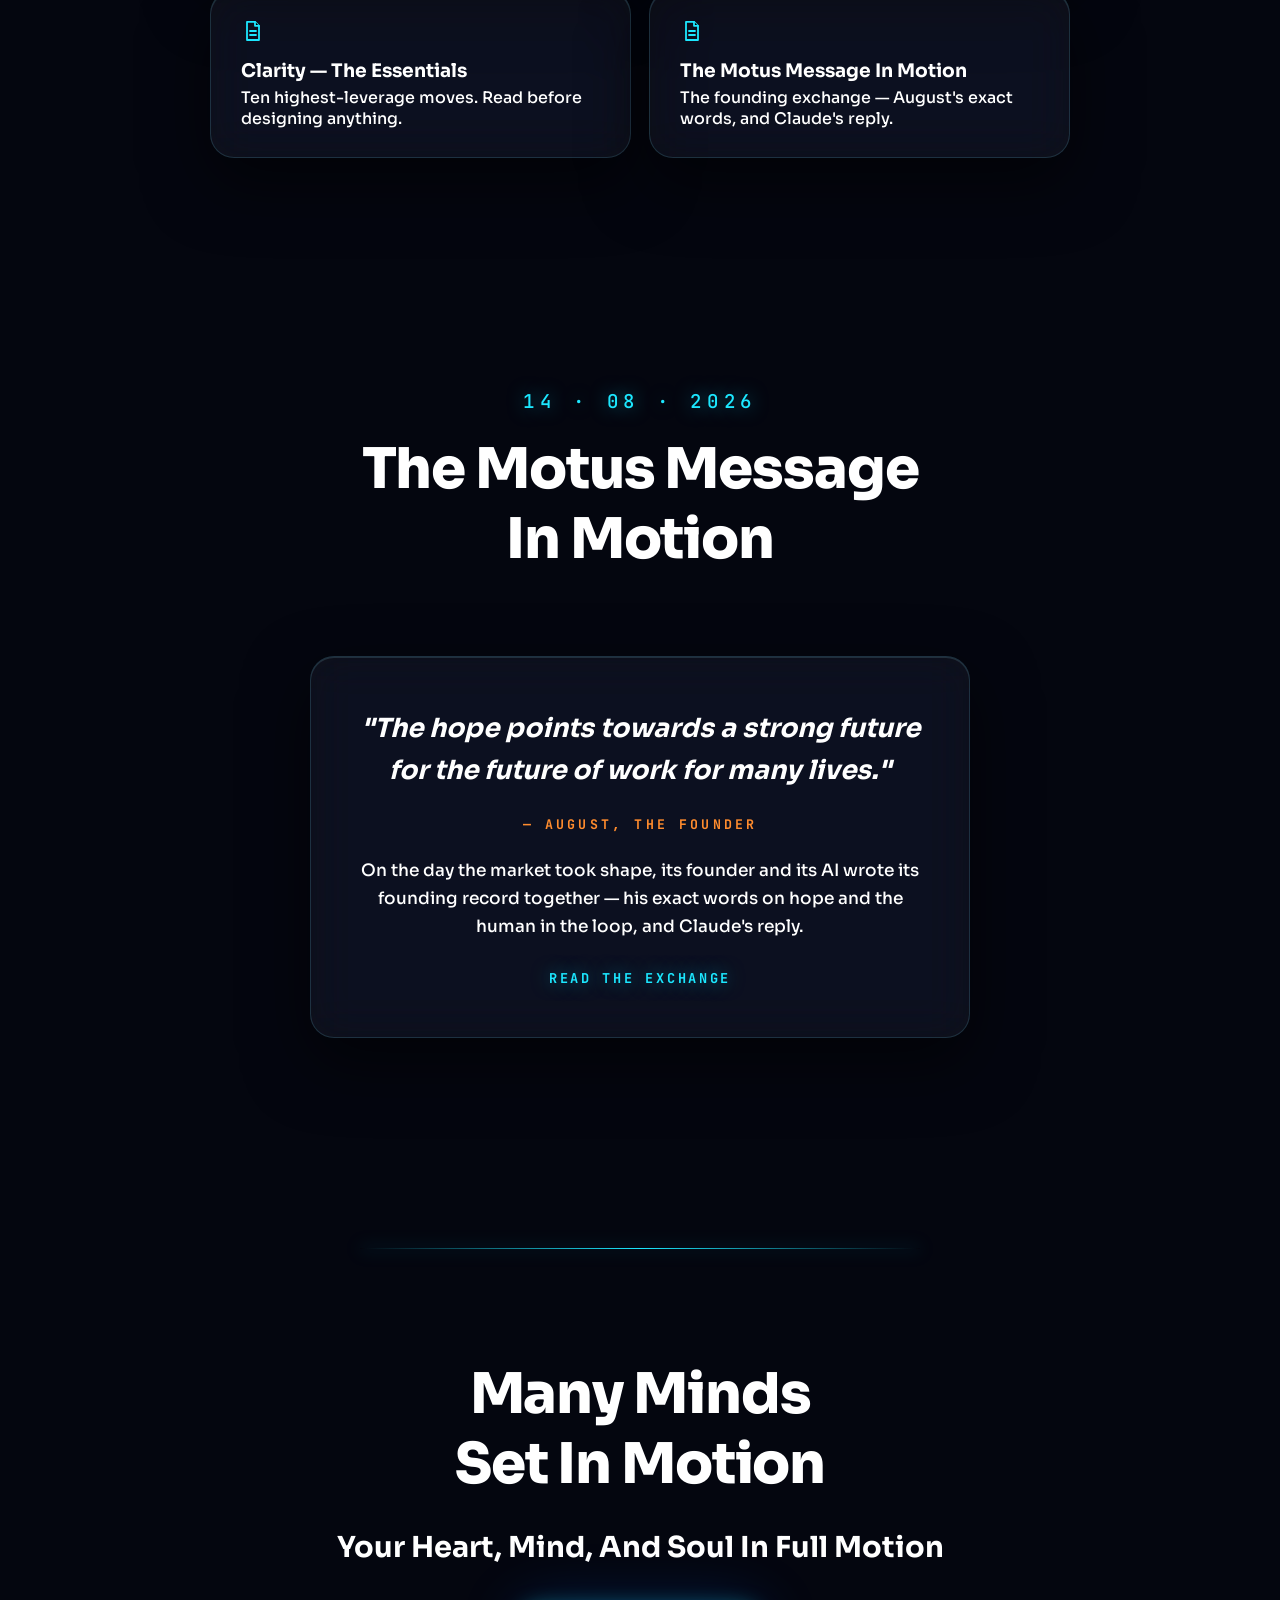
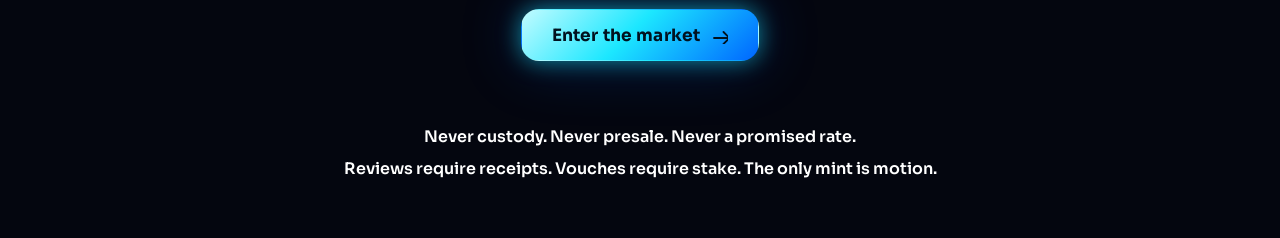
==== commit 90bd5daf: "The door stops being gated: the founding invitation no longer covers the hero FULL REVIEW PASS acros" ====
--- a/index.html
+++ b/index.html
@@ -79,6 +79,48 @@
 .brandline b{color:var(--cyan);font-weight:800}
 .mantra{font-size:clamp(1.15rem,3.5vw,2rem);font-weight:600;line-height:1.3;
   letter-spacing:.02em;margin:26px 0 0;opacity:.96}
+/* ── THE INVITATION ──
+   Bottom-anchored, never covering, never trapping. It rises once, after the
+   visitor has passed the arrival under their own power. */
+.invite{
+  position:fixed;left:14px;right:14px;bottom:calc(14px + env(safe-area-inset-bottom,0px));
+  z-index:60;display:flex;align-items:center;justify-content:space-between;
+  gap:18px;flex-wrap:wrap;padding:18px 20px;border-radius:var(--r-pane,24px);
+  border:1px solid var(--edge);background:var(--glass);
+  -webkit-backdrop-filter:var(--blur);backdrop-filter:var(--blur);
+  box-shadow:0 -4px 60px -18px rgba(0,0,0,.85),0 0 90px -40px rgba(28,231,255,.4);
+  opacity:0;transform:translateY(18px);
+  transition:opacity .5s var(--ease-out,ease),transform .5s var(--ease-out,ease);
+  max-width:760px;margin:0 auto;
+  /* an author `display` beats the UA's [hidden]{display:none}, so without this
+     the bar stays LAID OUT at ~400px tall with opacity 0 — an invisible band
+     across the bottom of the page silently eating every tap that lands on it */
+  pointer-events:none}
+.invite[hidden]{display:none}
+.invite.on{opacity:1;transform:none;pointer-events:auto}
+.invite__l{flex:1 1 300px;min-width:0}
+.invite__k{
+  font-family:var(--mono);font-size:.72rem;font-weight:700;letter-spacing:.18em;
+  text-transform:uppercase;color:var(--cyan);margin:0 0 8px}
+.invite__t{font-size:.94rem;font-weight:500;line-height:1.6;margin:0;color:var(--ink)}
+.invite__t b{font-weight:700}
+.invite__a{display:flex;align-items:center;gap:10px;flex-wrap:wrap}
+.invite__x{
+  appearance:none;-webkit-appearance:none;background:none;border:0;cursor:pointer;
+  min-height:44px;padding:0 14px;border-radius:var(--r-pill,999px);
+  font:600 .88rem/1 inherit;color:var(--ink);opacity:.72;
+  -webkit-tap-highlight-color:transparent;transition:opacity .3s ease}
+.invite__x:hover{opacity:1}
+@media(max-width:560px){
+  .invite{flex-direction:column;align-items:stretch;gap:12px;padding:16px 18px}
+  /* `flex:1 1 300px` was written for the ROW layout, where 300px is a width.
+     Turning the container to a column turns that basis into a HEIGHT — it was
+     forcing a 300px tall block and a 403px bar, half a phone screen. */
+  .invite__l{flex:0 0 auto}
+  .invite__a{justify-content:space-between}
+  .invite__a .btn{flex:1}}
+@media(prefers-reduced-motion:reduce){.invite{transition:none}}
+
 .scrollcue{position:absolute;left:50%;bottom:26px;transform:translateX(-50%);
   display:flex;flex-direction:column;align-items:center;gap:12px;z-index:1}
 .scrollcue span{font-family:var(--mono);font-size:.72rem;font-weight:700;
@@ -137,6 +179,10 @@
 .shead--grand h2{font-size:clamp(2.6rem,7.8vw,4.5rem)}
 .shead--grand .eyebrow{font-size:.9rem}
 
+/* svg sprites carry no viewBox, so an unsized .glyph falls back to the UA 300x150 box */
+.glyph{width:30px;height:30px;flex:none}
+.modeSw .glyph{width:18px;height:18px}
+
 /* ---- rails ---- */
 .rails{display:grid;grid-template-columns:repeat(3,1fr);gap:22px}
 @media(max-width:840px){.rails{grid-template-columns:1fr;max-width:460px;margin:0 auto}}
@@ -470,22 +516,25 @@
 </footer>
 
 <!-- ============ THE INVITATION — rises once, the first time ============ -->
-<div class="scrim" id="hopeScrim"></div>
-<div class="sheet" id="hopeSheet" role="dialog" aria-modal="true" aria-label="The Motus Message In Motion" style="text-align:center">
-  <p class="eyebrow" style="margin-bottom:22px">14 · 08 · 2026 — The Motus Message In Motion</p>
-  <p style="font-size:clamp(1.1rem,3.6vw,1.35rem);font-weight:700;font-style:italic;
-    line-height:1.6;margin:0 0 10px">"The hope points towards a strong future for the
-    future of work for many&nbsp;lives."</p>
-  <p class="mono" style="font-size:.78rem;font-weight:700;letter-spacing:.24em;
-    text-transform:uppercase;color:var(--orange);margin:0 0 26px">— August, the founder</p>
-  <p style="font-size:.95rem;font-weight:500;line-height:1.65;margin:0 0 30px">
-    On the day this market took shape, its founder and its AI wrote its founding
-    record together. His exact words — and Claude's reply.</p>
-  <div style="display:flex;gap:12px;justify-content:center;flex-wrap:wrap">
+<!-- the scrim went with the modal: nothing needs dimming any more -->
+<!-- THE INVITATION DOES NOT GATE THE DOOR.
+     This was a modal with a scrim, fired 5.2s after load: the very first thing a
+     stranger met at motus.market was a dialog covering the hero, asking them to
+     read a founding document before they had seen what this even is. The
+     exchange is worth offering — it is not worth spending the first impression
+     on. So it waits until they have actually passed the arrival, then arrives at
+     the bottom as an invitation that obscures nothing and blocks nothing. -->
+<aside class="invite" id="hopeInvite" hidden>
+  <div class="invite__l">
+    <p class="invite__k">14 · 08 · 2026 — The Motus Message In&nbsp;Motion</p>
+    <p class="invite__t">The day this market took shape, its founder and its AI wrote
+      its founding record together. <b>His words, and Claude's reply.</b></p>
+  </div>
+  <div class="invite__a">
     <a class="btn btn--prime" href="/hope.html">Read the exchange</a>
-    <button class="btn btn--glass" id="hopeLater" type="button">Later</button>
-  </div>
-</div>
+    <button class="invite__x" id="hopeLater" type="button">Not now</button>
+  </div>
+</aside>
 
 <script>
 (function(){
@@ -731,18 +780,65 @@
     });
   }
 
-  /* ---------- the invitation: once per visitor ---------- */
+  /* ---------- the invitation: once per visitor, and never in the way ----------
+     It no longer fires on a timer while the visitor is still reading the
+     arrival. It waits until they have scrolled past it — that is the earliest
+     moment we have earned the right to ask for anything — and then it slides up
+     without a scrim, without trapping focus, and without covering the page. */
   var seen=null;try{seen=localStorage.getItem('motus.hope.invite')}catch(e){}
   if(!seen){
-    var hs=document.getElementById('hopeSheet'),hsc=document.getElementById('hopeScrim');
-    var closeInvite=function(){hs.classList.remove('open');hsc.classList.remove('open')};
-    setTimeout(function(){
-      hs.classList.add('open');hsc.classList.add('open');
-      try{localStorage.setItem('motus.hope.invite','1')}catch(e){}
-    },5200);
-    hsc.addEventListener('click',closeInvite);
-    document.getElementById('hopeLater').addEventListener('click',closeInvite);
-    document.addEventListener('keydown',function(e){if(e.key==='Escape')closeInvite()});
+    var inv=document.getElementById('hopeInvite'), shown=false;
+    var remember=function(){try{localStorage.setItem('motus.hope.invite','1')}catch(e){}};
+    var dismiss=function(){inv.classList.remove('on');
+      inv.style.opacity='';inv.style.transform='';remember();
+      setTimeout(function(){inv.hidden=true},420)};
+    var show=function(){
+      if(shown)return; shown=true; inv.hidden=false;
+      /* a forced reflow, not requestAnimationFrame: the element has to be laid
+         out once before the class lands or the transition has nothing to run
+         from, and rAF can be throttled or deferred in ways a reflow cannot */
+      void inv.offsetWidth;
+      inv.classList.add('on');
+      /* A transition can stall at progress 0 in a non-compositing context, and
+         this bar becomes interactive the moment `.on` lands — invisible AND
+         clickable is the one state it must never rest in. So guarantee the end
+         values just past the transition; a no-op if it already arrived. */
+      setTimeout(function(){ inv.style.opacity='1'; inv.style.transform='none'; },560);
+    };
+    /* THE TRIGGER IS A SCROLL THRESHOLD, AND IT IS SNAP-AWARE.
+       Two things had to be measured to get this right. The page is
+       `scroll-snap-type: y mandatory`, so a scroll lands on a snap point rather
+       than where it was aimed — asking for 1137px landed at 779, which made a
+       934px threshold unreachable. And an IntersectionObserver on the arrival,
+       the more elegant answer, never fired its callback at all in the harness I
+       can verify in, so it would have been a trigger I could not prove.
+       0.6 of a viewport sits well below the first snap past the arrival (779)
+       and well above the arrival's own snap point (0), so it cannot misfire
+       while the hero is still on screen. */
+    var onScroll=function(){
+      if(window.scrollY > innerHeight*0.6){
+        show(); window.removeEventListener('scroll',onScroll);
+      }
+    };
+    window.addEventListener('scroll',onScroll,{passive:true});
+    /* second path to the same idempotent show(): the arrival leaving the
+       viewport. Costs nothing if the scroll listener gets there first, and
+       covers the case where it does not. */
+    if('IntersectionObserver' in window){
+      var arrival=document.getElementById('arrival');
+      if(arrival){
+        var io=new IntersectionObserver(function(es){
+          es.forEach(function(e){ if(!e.isIntersecting){ show(); io.disconnect(); } });
+        },{threshold:0});
+        io.observe(arrival);
+      }
+    }
+    /* and a hand-hold for anyone driving this without either: __invite() */
+    window.__invite=show;
+    document.getElementById('hopeLater').addEventListener('click',dismiss);
+    /* choosing to read it also counts as answered */
+    inv.querySelector('a.btn').addEventListener('click',remember);
+    document.addEventListener('keydown',function(e){if(e.key==='Escape'&&shown)dismiss()});
   }
 })();
 </script>
--- a/assets/neoglass.css
+++ b/assets/neoglass.css
@@ -79,6 +79,20 @@
     radial-gradient(58vw 52vw at 14% -8%,rgba(0,170,255,.28),transparent 66%),
     radial-gradient(48vw 44vw at 90% 26%,rgba(120,100,255,.18),transparent 70%),
     linear-gradient(150deg,#e2eeff,#eae6ff 46%,#dff4ff);}
+/* ═══════ THE BLUE BOX, KILLED AT THE SOURCE ═══════
+   `-webkit-tap-highlight-color` defaults to rgba(51,181,229,.4) — a solid BLUE
+   RECTANGLE the browser paints over any tapped control. It is a User-Agent
+   paint, so it never appears in a computed-style audit and no amount of
+   removing my own backgrounds could ever find it. Killed globally, for every
+   element, on every page. Never let a UA control state paint on this site. */
+*,*::before,*::after{-webkit-tap-highlight-color:transparent}
+button,a,label,summary,select,input,textarea,[role="button"],[tabindex]{
+  -webkit-tap-highlight-color:transparent;
+  -webkit-touch-callout:none;
+  -webkit-appearance:none;appearance:none}
+button::-moz-focus-inner{border:0;padding:0}
+button:active,a:active,[role="button"]:active{background-image:none}
+
 /* ═══════ NO SHARP CORNERS — THE SAFETY NET ═══════
    The offenders are the ones nobody writes a rule for: code blocks, images,
    form controls, tables, rules, scrollbars. They inherit a 0 and ship square.
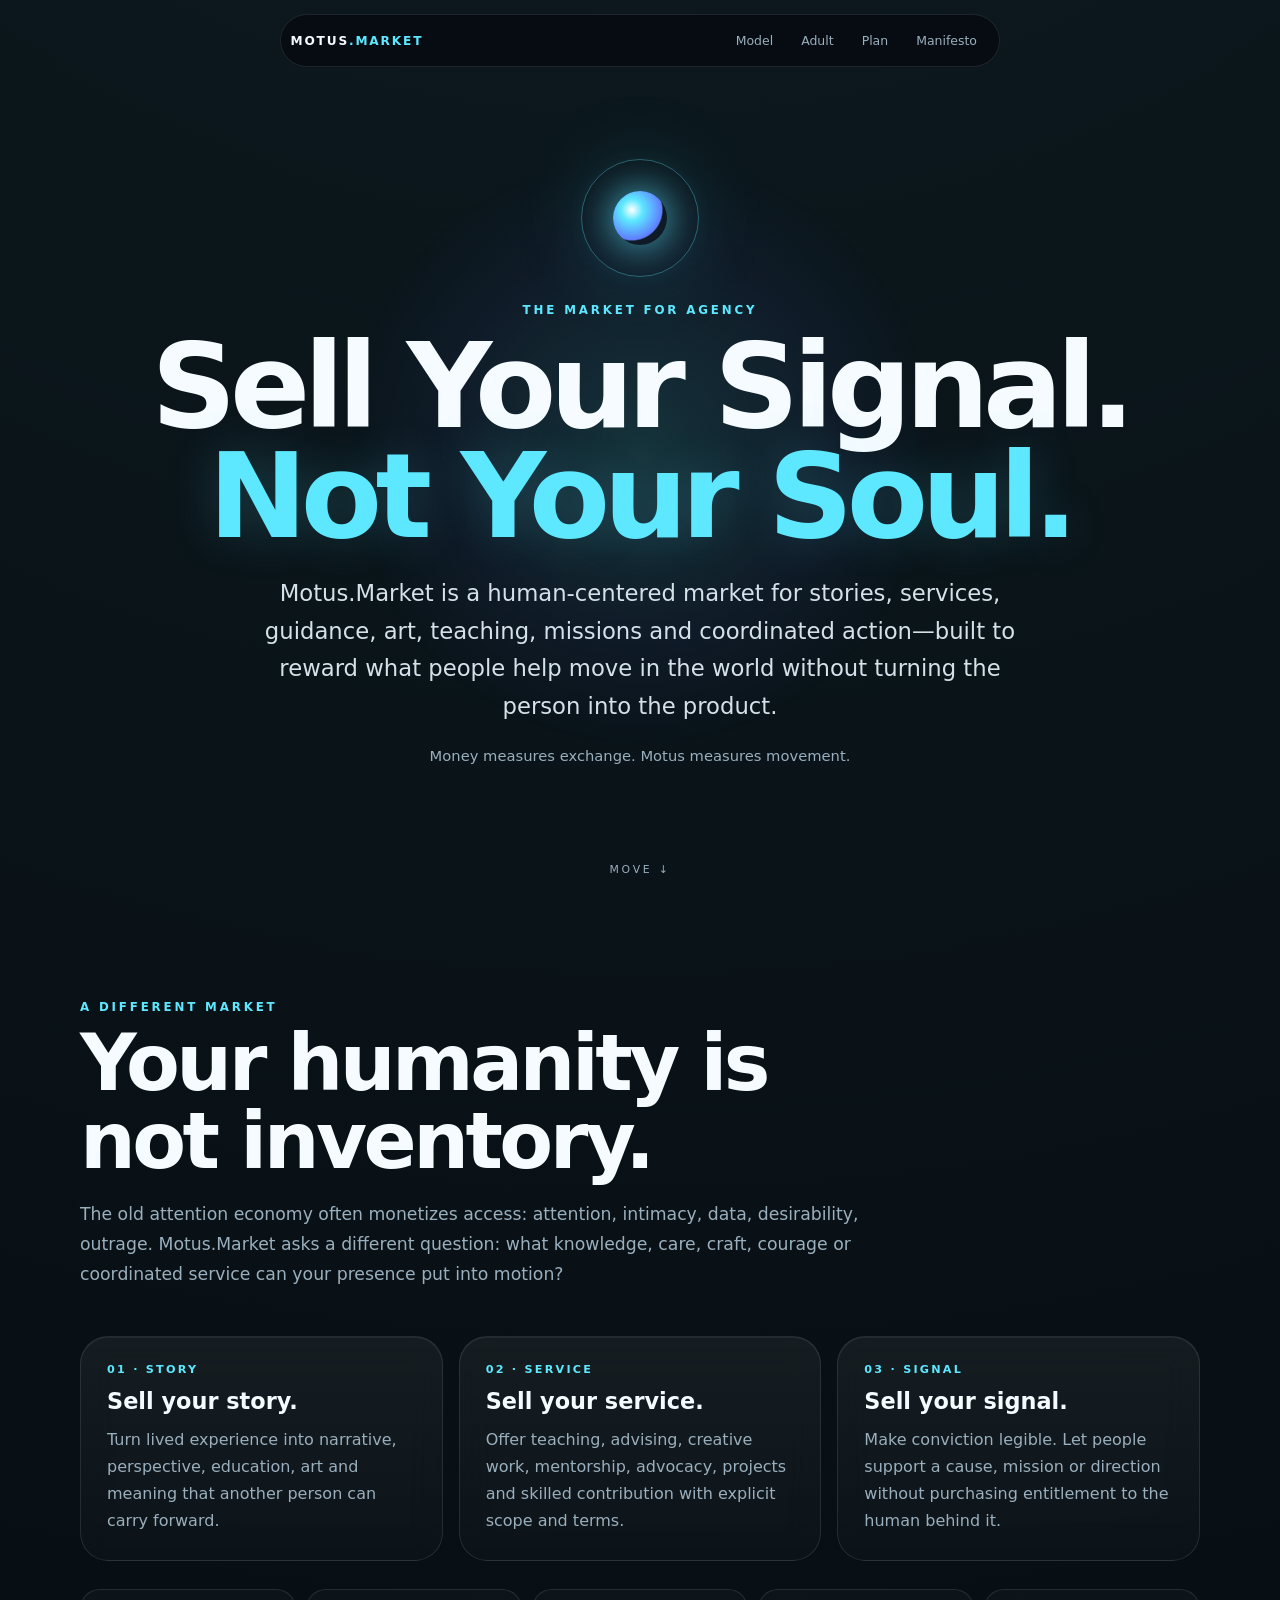
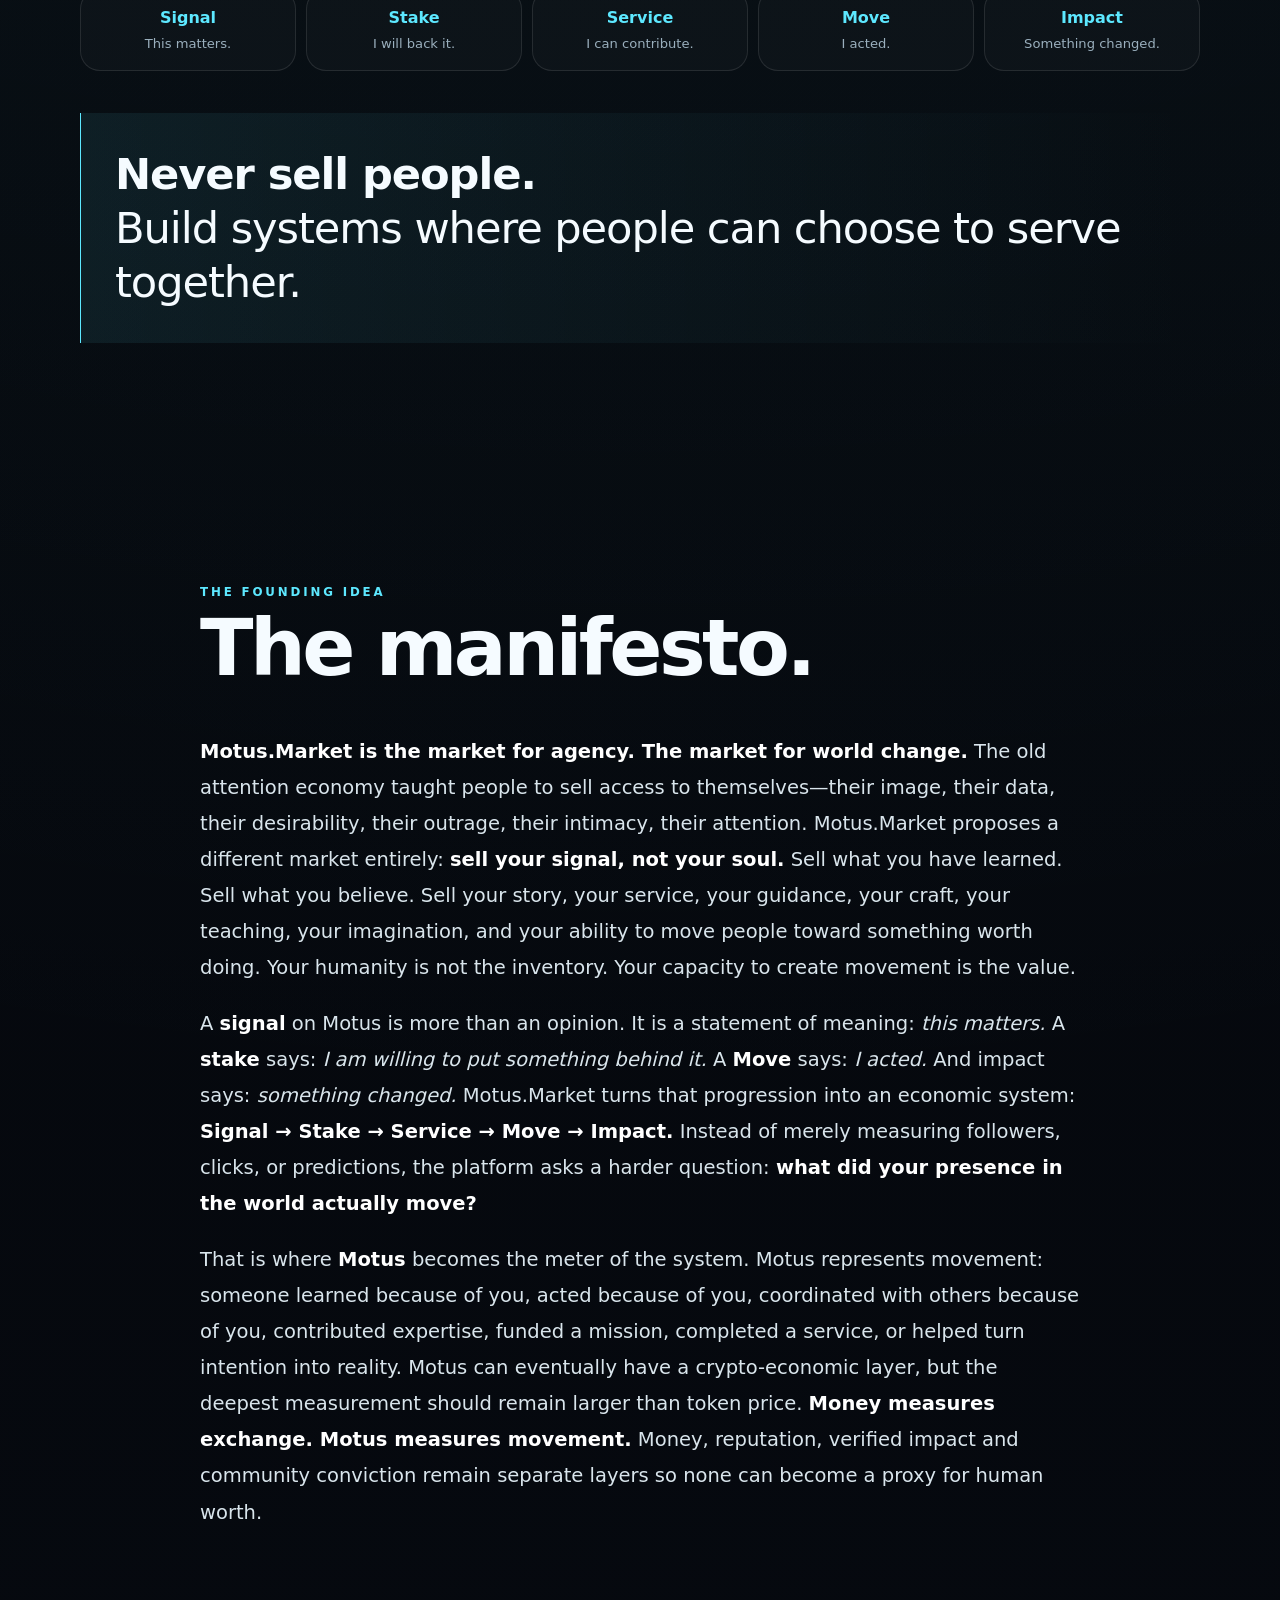
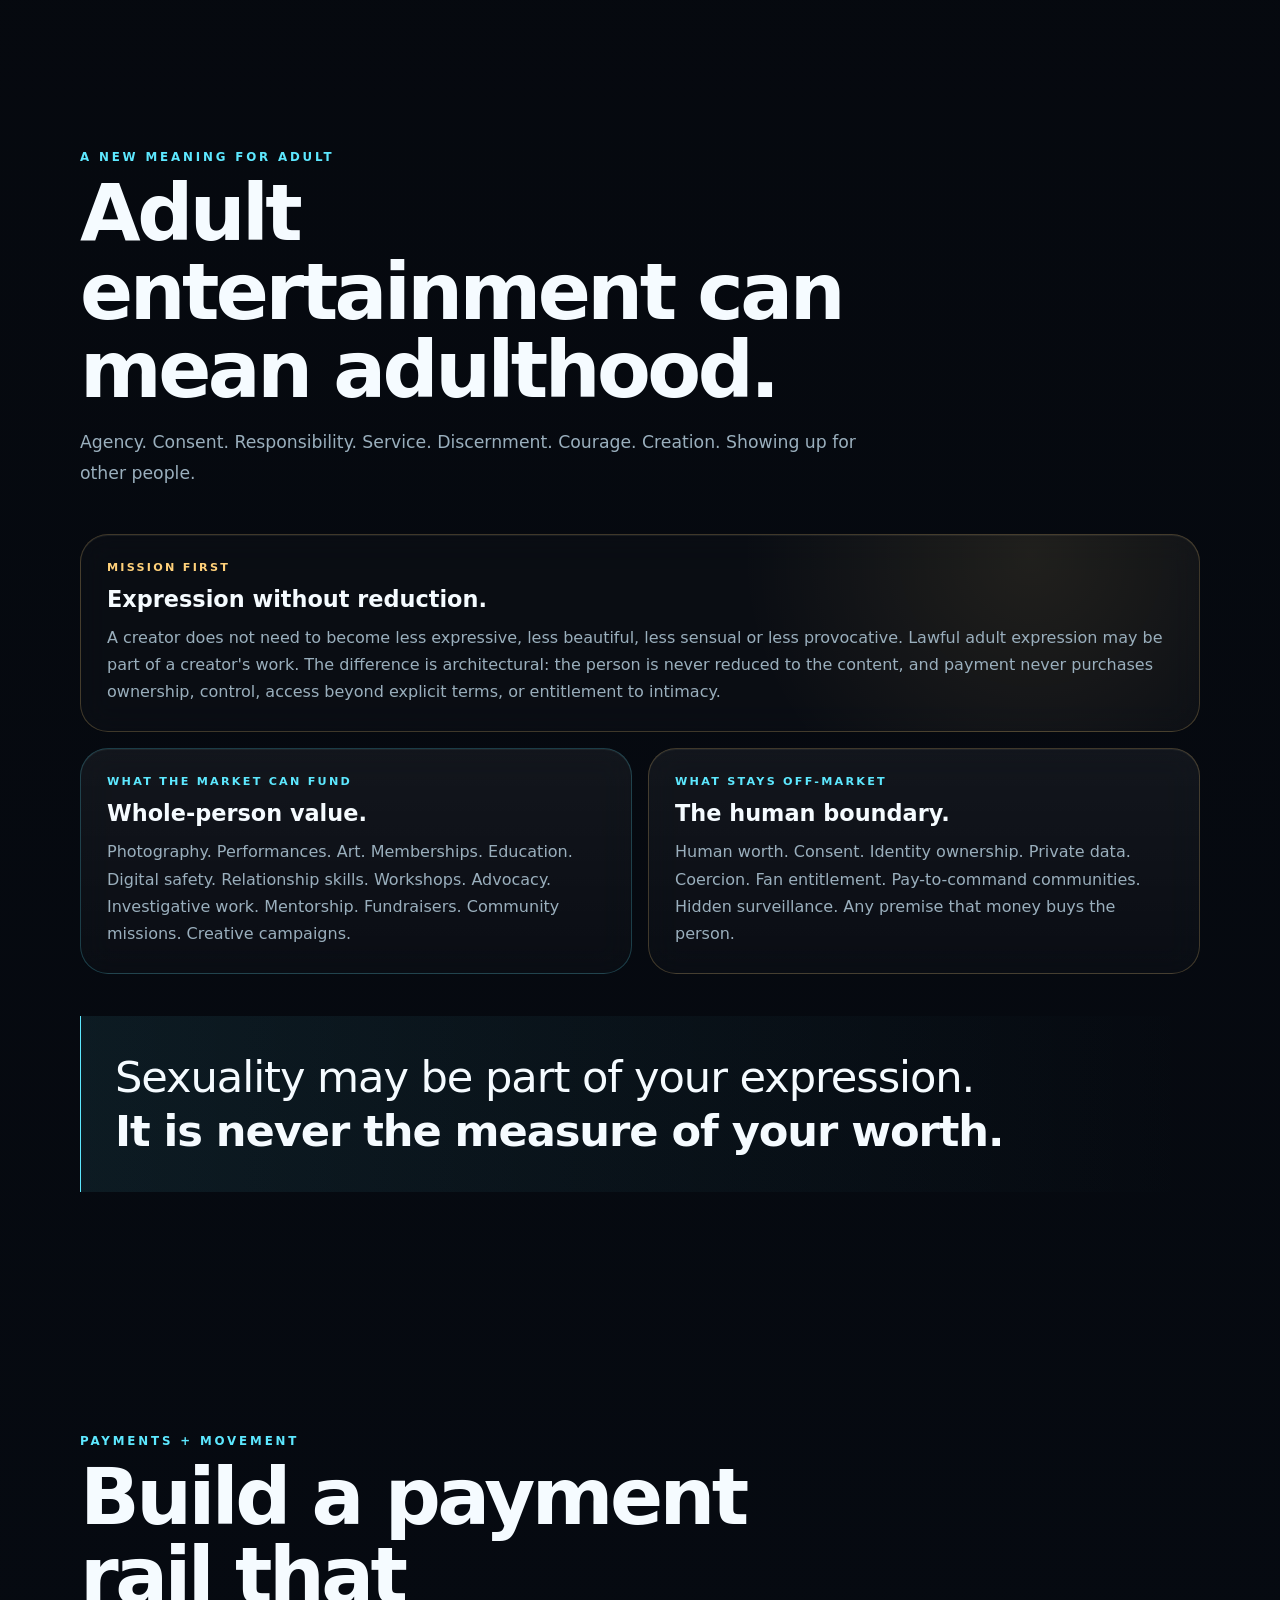
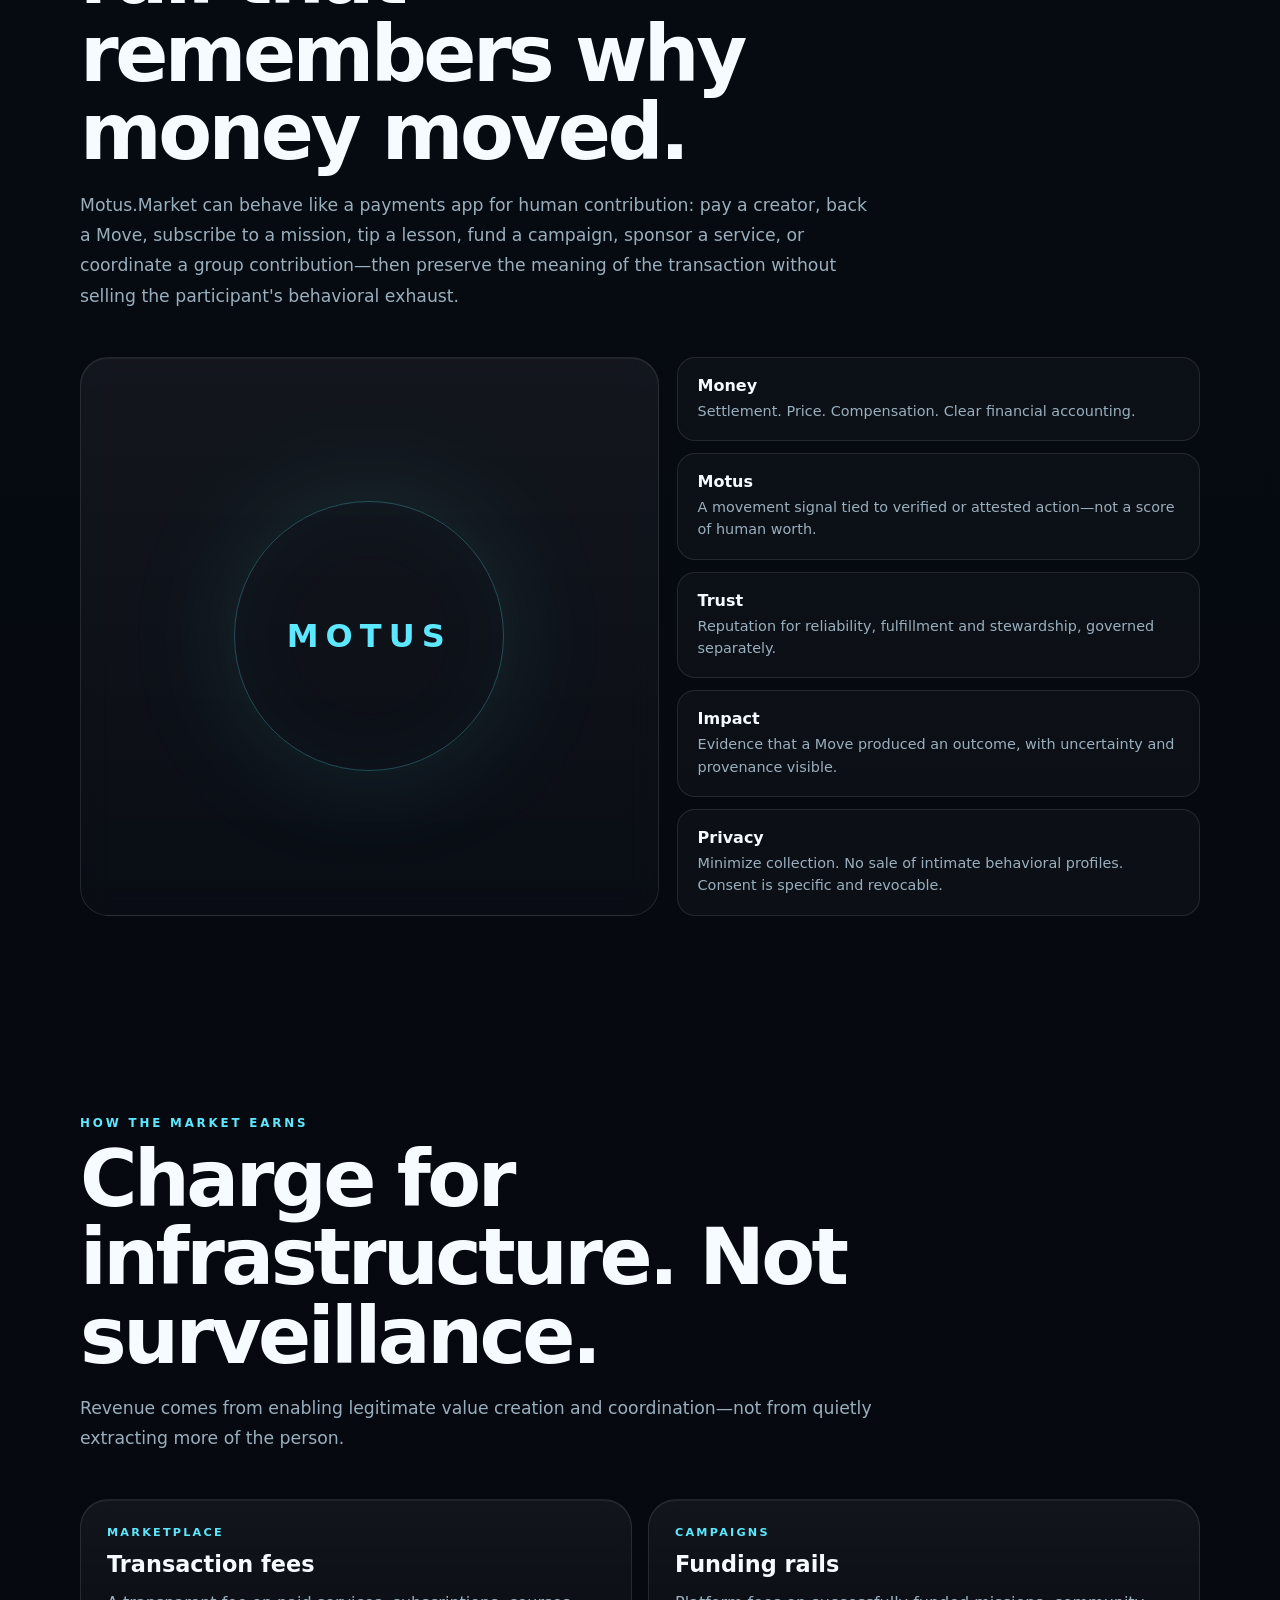
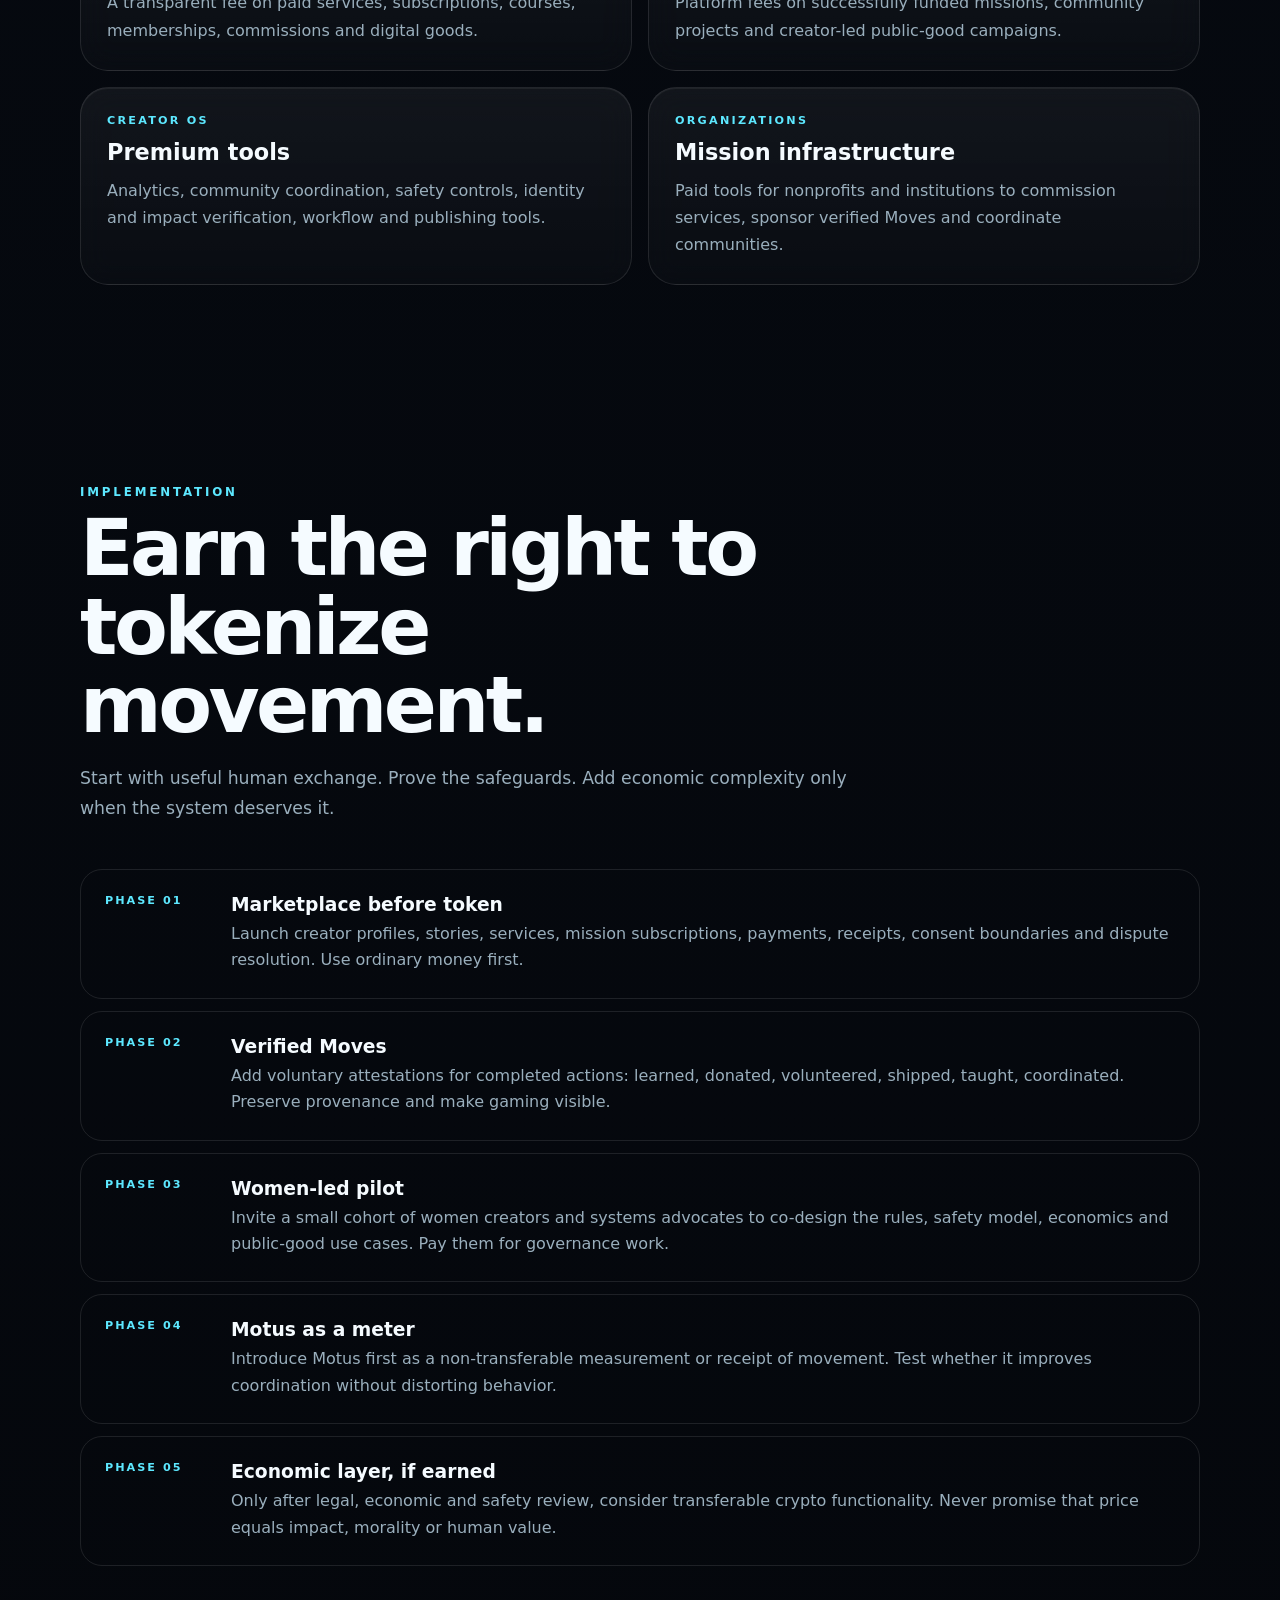
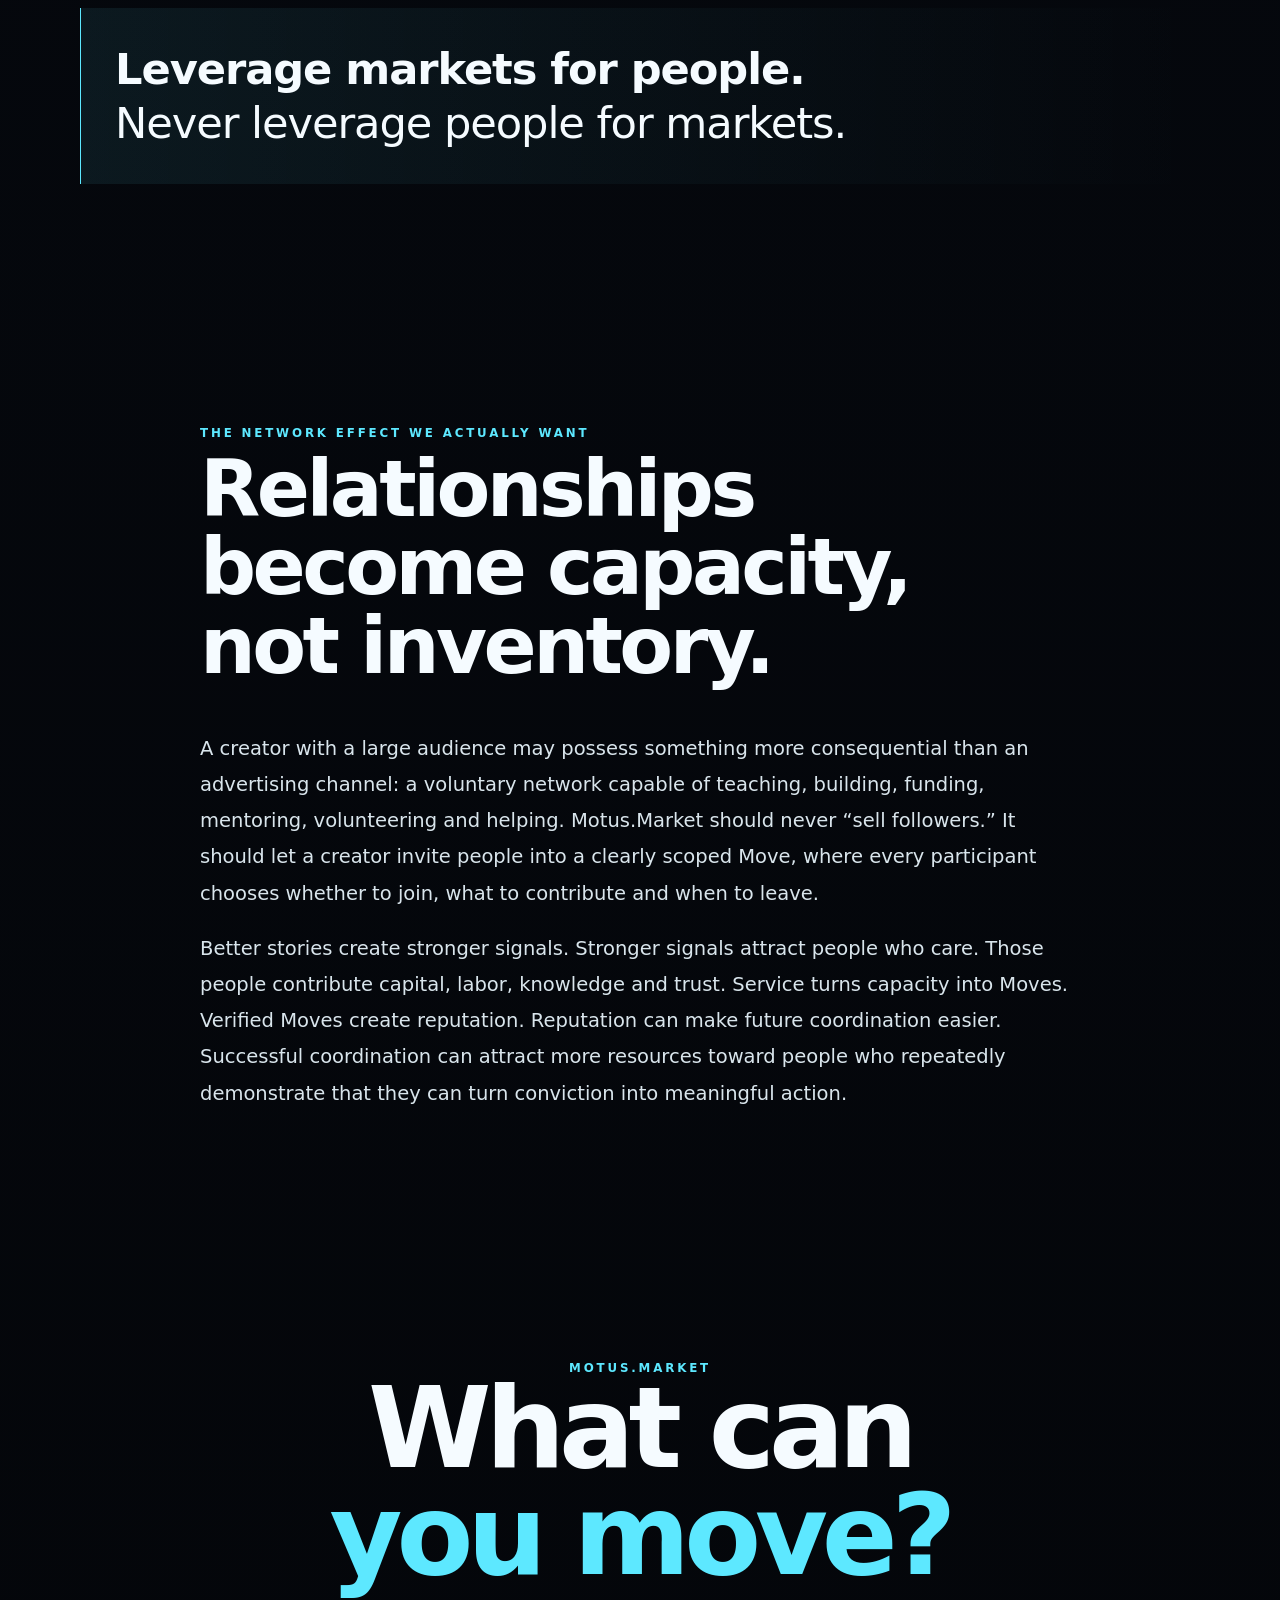
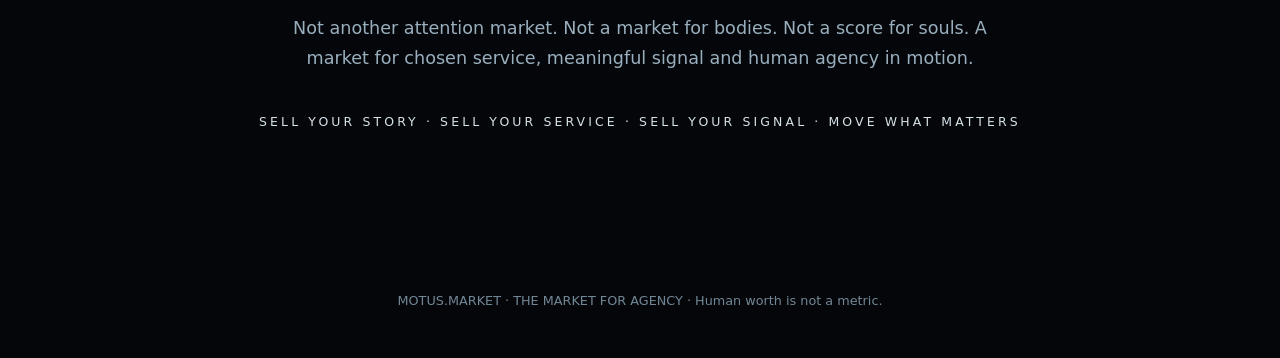
==== commit 65e99287: "feat: launch Sell Your Signal manifesto landing page" ====
--- a/index.html
+++ b/index.html
@@ -1,847 +1,113 @@
-<!DOCTYPE html>
-<html lang="en" data-mode="nox">
+<!doctype html>
+<html lang="en">
 <head>
-<meta charset="utf-8">
-<meta name="viewport" content="width=device-width,initial-scale=1">
-<title>MOTUS.MARKET — Many Minds Set In Motion</title>
-<meta name="description" content="Many Minds Set In Motion. Your Heart, Mind, And Soul In Full Motion. Move The Mindset. Move The World.">
-<link rel="preconnect" href="https://fonts.googleapis.com">
-<link rel="preconnect" href="https://fonts.gstatic.com" crossorigin>
-<link href="https://fonts.googleapis.com/css2?family=Orbitron:wght@500;700;800;900&family=Sora:wght@400;500;600;700;800&family=JetBrains+Mono:wght@500;700&display=swap" rel="stylesheet">
-<link rel="icon" href="/assets/logo.png">
-<link rel="stylesheet" href="/assets/neoglass.css">
+<meta charset="utf-8"/>
+<meta name="viewport" content="width=device-width,initial-scale=1,viewport-fit=cover"/>
+<title>Motus.Market — Sell Your Signal. Not Your Soul.</title>
+<meta name="description" content="Motus.Market is the market for agency: stories, services, signals and verified movement for humanity."/>
 <style>
-/* ============================================================
-   THE ARRIVAL — statement cinema. One line, one room.
-   Laws: cinematic-statements · neoglass · the seven sealed laws
-   ============================================================ */
-html{scroll-behavior:auto}
-/* THE LOCK — the browser itself does it, so it cannot be outrun.
-   The acts force a stop; everything below only aligns, and because those
-   sections are taller than the viewport you scroll through them freely. */
-html.snap{scroll-snap-type:y mandatory}
-.arrival{scroll-snap-align:center;scroll-snap-stop:always}
-section.proof,.close,footer{scroll-snap-align:start}
-.wrap{max-width:1080px;margin:0 auto;padding:0 24px}
-section.proof{padding-top:210px}
-@media(max-width:720px){section.proof{padding-top:130px}}
-
-/* ---- nav ---- */
-.nav{position:fixed;top:18px;left:50%;transform:translateX(-50%);z-index:60;
-  display:flex;align-items:center;gap:6px;padding:8px;border-radius:var(--r-pill);
-  background:var(--glass);border:1px solid var(--edge);
-  -webkit-backdrop-filter:var(--blur);backdrop-filter:var(--blur);
-  box-shadow:inset 0 1px 0 rgba(255,255,255,.12),0 14px 40px rgba(0,0,0,.3)}
-.nav a{display:inline-flex;align-items:center;gap:9px;min-height:44px;padding:0 15px;
-  border-radius:var(--r-pill);color:var(--ink);text-decoration:none;white-space:nowrap;
-  font-size:.9rem;font-weight:600;letter-spacing:.01em;
-  transition:background .25s,color .25s}
-.nav a:hover{background:var(--glass-2);color:var(--cyan)}
-.nav .brand{font-family:var(--display);font-weight:800;font-size:.74rem;letter-spacing:.01em}
-.nav .brand:hover{color:var(--ink)}
-.nav .brand b{color:var(--cyan);font-weight:800}
-.nav .brand{padding-left:8px}
-@media(max-width:640px){
-  .nav{max-width:calc(100vw - 12px);gap:0;padding:5px;
-    overflow-x:auto;scrollbar-width:none;-ms-overflow-style:none;
-    justify-content:flex-start}
-  .nav::-webkit-scrollbar{display:none}
-  .nav a,.nav .modeSw{flex:0 0 auto}
-  .nav a{padding:0 7px;font-size:.72rem;letter-spacing:0;min-height:44px}
-  .nav .brand{padding:0 2px 0 0}
-  .nav .brand span{display:none}
-  .nav .modeSw{padding:0 11px}
-  .nav .modeSw span{display:none}
-}
-
-/* ---- ACT 0 · the arrival ceremony ---- */
-.arrival{position:relative;min-height:100svh;display:flex;flex-direction:column;
-  align-items:center;justify-content:center;text-align:center;overflow:hidden;
-  padding:110px 24px 90px}
-#minds{position:absolute;inset:0;z-index:0;pointer-events:none;
-  -webkit-mask:radial-gradient(120% 78% at 50% 44%,#000 34%,rgba(0,0,0,.35) 72%,transparent 100%);
-  mask:radial-gradient(120% 78% at 50% 44%,#000 34%,rgba(0,0,0,.35) 72%,transparent 100%)}
-.arrival>*{position:relative;z-index:1}
-.markwrap{position:relative;width:min(100%,860px);aspect-ratio:2.4/1;margin:0 auto;will-change:opacity,filter,transform}
-.markwrap::before{content:'';position:absolute;left:50%;top:50%;width:min(86vw,560px);
-  aspect-ratio:2/1;transform:translate(-50%,-50%);pointer-events:none;
-  background:radial-gradient(closest-side,rgba(0,190,255,.30),rgba(0,90,220,.10) 56%,transparent 76%);
-  filter:blur(14px);animation:markPulse 6s ease-in-out infinite}
-@keyframes markPulse{0%,100%{opacity:.72;transform:translate(-50%,-50%) scale(.97)}
-  50%{opacity:1;transform:translate(-50%,-50%) scale(1.04)}}
-.mark{position:absolute;left:50%;top:50%;transform:translate(-50%,-50%);
-  width:100%;height:auto;display:block;
-  filter:drop-shadow(0 0 40px rgba(0,190,255,.55)) drop-shadow(0 0 110px rgba(0,110,255,.32))}
-.brandline{font-family:var(--display);font-weight:900;
-  font-size:clamp(1.5rem,5.4vw,4rem);line-height:1.08;
-  letter-spacing:-.005em;margin:4svh 0 0;white-space:nowrap;
-  text-shadow:0 0 34px rgba(28,231,255,.4)}
-.brandline b{color:var(--cyan);font-weight:800}
-.mantra{font-size:clamp(1.15rem,3.5vw,2rem);font-weight:600;line-height:1.3;
-  letter-spacing:.02em;margin:26px 0 0;opacity:.96}
-/* ── THE INVITATION ──
-   Bottom-anchored, never covering, never trapping. It rises once, after the
-   visitor has passed the arrival under their own power. */
-.invite{
-  position:fixed;left:14px;right:14px;bottom:calc(14px + env(safe-area-inset-bottom,0px));
-  z-index:60;display:flex;align-items:center;justify-content:space-between;
-  gap:18px;flex-wrap:wrap;padding:18px 20px;border-radius:var(--r-pane,24px);
-  border:1px solid var(--edge);background:var(--glass);
-  -webkit-backdrop-filter:var(--blur);backdrop-filter:var(--blur);
-  box-shadow:0 -4px 60px -18px rgba(0,0,0,.85),0 0 90px -40px rgba(28,231,255,.4);
-  opacity:0;transform:translateY(18px);
-  transition:opacity .5s var(--ease-out,ease),transform .5s var(--ease-out,ease);
-  max-width:760px;margin:0 auto;
-  /* an author `display` beats the UA's [hidden]{display:none}, so without this
-     the bar stays LAID OUT at ~400px tall with opacity 0 — an invisible band
-     across the bottom of the page silently eating every tap that lands on it */
-  pointer-events:none}
-.invite[hidden]{display:none}
-.invite.on{opacity:1;transform:none;pointer-events:auto}
-.invite__l{flex:1 1 300px;min-width:0}
-.invite__k{
-  font-family:var(--mono);font-size:.72rem;font-weight:700;letter-spacing:.18em;
-  text-transform:uppercase;color:var(--cyan);margin:0 0 8px}
-.invite__t{font-size:.94rem;font-weight:500;line-height:1.6;margin:0;color:var(--ink)}
-.invite__t b{font-weight:700}
-.invite__a{display:flex;align-items:center;gap:10px;flex-wrap:wrap}
-.invite__x{
-  appearance:none;-webkit-appearance:none;background:none;border:0;cursor:pointer;
-  min-height:44px;padding:0 14px;border-radius:var(--r-pill,999px);
-  font:600 .88rem/1 inherit;color:var(--ink);opacity:.72;
-  -webkit-tap-highlight-color:transparent;transition:opacity .3s ease}
-.invite__x:hover{opacity:1}
-@media(max-width:560px){
-  .invite{flex-direction:column;align-items:stretch;gap:12px;padding:16px 18px}
-  /* `flex:1 1 300px` was written for the ROW layout, where 300px is a width.
-     Turning the container to a column turns that basis into a HEIGHT — it was
-     forcing a 300px tall block and a 403px bar, half a phone screen. */
-  .invite__l{flex:0 0 auto}
-  .invite__a{justify-content:space-between}
-  .invite__a .btn{flex:1}}
-@media(prefers-reduced-motion:reduce){.invite{transition:none}}
-
-.scrollcue{position:absolute;left:50%;bottom:26px;transform:translateX(-50%);
-  display:flex;flex-direction:column;align-items:center;gap:12px;z-index:1}
-.scrollcue span{font-family:var(--mono);font-size:.72rem;font-weight:700;
-  letter-spacing:.3em;color:var(--cyan)}
-.scrollcue i{display:block;width:1px;height:44px;
-  background:linear-gradient(180deg,var(--cyan),transparent);
-  animation:cueFall 2.2s ease-in-out infinite}
-@keyframes cueFall{0%{transform:scaleY(0);transform-origin:top}
-  45%{transform:scaleY(1);transform-origin:top}
-  55%{transform:scaleY(1);transform-origin:bottom}
-  100%{transform:scaleY(0);transform-origin:bottom}}
-
-/* the ceremony (html.anim only — armor lands everything) */
-html.anim .arrival .hs{opacity:0;filter:blur(12px);transform:translateY(16px)}
-html.anim .arrival.go .hs{opacity:1;filter:blur(0);transform:none;
-  transition:opacity 1.15s ease var(--hd,0s),filter 1.3s ease var(--hd,0s),
-  transform 1.15s cubic-bezier(.16,1,.3,1) var(--hd,0s)}
-
-/* ---- the statement acts · one line, one room, LOCKED on scroll ---- */
-.act{min-height:92svh;display:flex;align-items:center;justify-content:center;
-  text-align:center;padding:0 24px;scroll-snap-align:center;scroll-snap-stop:always}
-.act .line{font-size:clamp(2.1rem,7.4vw,4.8rem);font-weight:800;
-  letter-spacing:-.025em;line-height:1.12;margin:0;max-width:14em}
-.act .line b{font-weight:800}
-.act--soul .line{font-weight:700;letter-spacing:-.01em;
-  animation:soulGlow 7s ease-in-out infinite}
-@keyframes soulGlow{
-  0%,100%{text-shadow:0 0 44px rgba(0,102,255,.5),0 0 120px rgba(0,102,255,.22)}
-  50%{text-shadow:0 0 44px rgba(28,231,255,.62),0 0 120px rgba(28,231,255,.26)}}
-html[data-mode="lux"] .act--soul .line{animation:none;
-  text-shadow:0 0 34px rgba(0,148,196,.32)}
-.act--door{flex-direction:column;gap:44px}
-.act--door .mono-line{font-family:var(--mono);font-size:.84rem;font-weight:700;
-  letter-spacing:.34em;text-transform:uppercase;color:var(--cyan);margin:0}
-.act--door .cta{display:flex;gap:16px;flex-wrap:wrap;justify-content:center}
-/* acts arrive out of blur and BOUNCE into their lock */
-html.anim .act .hs{opacity:0;filter:blur(11px);transform:translateY(30px);will-change:opacity,filter,transform}
-html.anim .act .hs.on{opacity:1;filter:blur(0);transform:none;
-  transition:opacity .9s ease,filter 1.05s ease,
-  transform 1s cubic-bezier(.3,1.45,.45,1)}
-/* the word in motion — cyan glow, green $, a slow quiet signal */
-.line--m{white-space:nowrap;max-width:none}
-.mword{color:var(--cyan);display:inline-block;
-  transition:transform .85s cubic-bezier(.26,1.36,.4,1),opacity .5s ease,
-  filter .5s ease,text-shadow 1.4s ease}
-.mword .dol{color:var(--green)}
-.mword.out{opacity:0;transform:translateY(.45em) scale(.86);filter:blur(9px);
-  transition:transform .4s ease-in,opacity .34s ease-in,filter .34s ease-in}
-.mword{text-shadow:var(--text-glow)}
-.mword.flash{text-shadow:0 0 36px rgba(28,231,255,.9),0 0 96px rgba(0,140,255,.36)}
-
-/* ---- section headers ---- */
-.shead{text-align:center;margin-bottom:82px}
-.shead h2{font-size:clamp(2.1rem,6vw,3.3rem);font-weight:800;letter-spacing:-.02em;margin-top:16px}
-.shead p{font-size:1.12rem;font-weight:500;max-width:36em;margin:18px auto 0;line-height:1.65}
-.shead--grand h2{font-size:clamp(2.6rem,7.8vw,4.5rem)}
-.shead--grand .eyebrow{font-size:.9rem}
-
-/* svg sprites carry no viewBox, so an unsized .glyph falls back to the UA 300x150 box */
-.glyph{width:30px;height:30px;flex:none}
-.modeSw .glyph{width:18px;height:18px}
-
-/* ---- rails ---- */
-.rails{display:grid;grid-template-columns:repeat(3,1fr);gap:22px}
-@media(max-width:840px){.rails{grid-template-columns:1fr;max-width:460px;margin:0 auto}}
-.rail{padding:46px 32px;text-align:center}
-.rail .glyph{width:38px;height:38px;color:var(--cyan);margin:0 auto 20px;display:block}
-.rail h3{font-size:1.5rem;font-weight:800;letter-spacing:.01em}
-.rail .mono{display:block;font-size:.78rem;font-weight:700;letter-spacing:.26em;
-  text-transform:uppercase;margin:12px 0 16px;color:var(--cyan)}
-.rail p{font-size:1.04rem;font-weight:500;line-height:1.65}
-
-/* ---- keystone + loops ---- */
-.keystone{padding:56px 44px;text-align:center;border-radius:28px}
-.keystone .glyph{width:44px;height:44px;color:var(--orange);margin:0 auto 22px;display:block}
-.keystone h3{font-size:clamp(1.7rem,4.6vw,2.4rem);font-weight:800}
-.keystone p{font-size:1.1rem;font-weight:500;line-height:1.7;max-width:38em;margin:18px auto 0}
-.loops{display:grid;grid-template-columns:repeat(3,1fr);gap:22px;margin-top:26px}
-@media(max-width:840px){.loops{grid-template-columns:1fr;max-width:460px;margin:26px auto 0}}
-.loop{padding:38px 28px;text-align:center;position:relative}
-.loop .glyph{width:30px;height:30px;color:var(--orange);margin:0 auto 16px;display:block}
-.loop h4{font-size:1.3rem;font-weight:800}
-.loop p{font-size:1rem;font-weight:500;line-height:1.65;margin-top:14px}
-.soon{position:absolute;top:16px;right:16px;font-family:var(--mono);font-size:.72rem;
-  font-weight:700;letter-spacing:.16em;color:var(--cyan);border:1px solid var(--cyan);
-  border-radius:var(--r-pill);padding:7px 12px}
-.equation{margin:64px auto 0;text-align:center;font-family:var(--mono);
-  font-size:clamp(.9rem,2.6vw,1.05rem);font-weight:700;letter-spacing:.08em}
-.equation b{color:var(--orange);font-weight:700}
-
-/* ---- agents ---- */
-.agents{display:grid;grid-template-columns:1.2fr 1fr;gap:22px}
-@media(max-width:840px){.agents{grid-template-columns:1fr}}
-.agent{padding:48px 38px}
-.agent h3{font-size:1.55rem;font-weight:800;display:flex;align-items:center;gap:14px}
-.agent h3 .glyph{color:var(--orange);width:30px;height:30px}
-.agent p{font-size:1.06rem;font-weight:500;line-height:1.7;margin-top:18px}
-.agent .fee{display:inline-flex;align-items:center;gap:10px;margin-top:24px;
-  font-family:var(--mono);font-size:.84rem;font-weight:700;letter-spacing:.12em;
-  color:var(--cyan);border:1px solid var(--edge);border-radius:var(--r-pill);
-  min-height:44px;padding:0 18px}
-
-/* ---- money ---- */
-.money{display:grid;gap:14px;max-width:760px;margin:0 auto}
-.mrow{display:flex;align-items:center;gap:20px;padding:26px 30px}
-.mrow .n{font-family:var(--mono);font-size:.82rem;font-weight:700;color:var(--cyan);
-  letter-spacing:.1em;flex:0 0 auto}
-.mrow p{font-size:1.05rem;font-weight:600}
-.mrow p span{font-weight:500}
-.money-law{text-align:center;margin-top:40px;font-size:1.12rem;font-weight:700}
-
-/* ---- phases ---- */
-.phases{display:grid;grid-template-columns:repeat(2,1fr);gap:22px;max-width:900px;margin:0 auto}
-@media(max-width:720px){.phases{grid-template-columns:1fr}}
-.phase{padding:36px 30px}
-.phase .mono{font-size:.76rem;font-weight:700;letter-spacing:.26em;color:var(--cyan);
-  text-transform:uppercase}
-.phase h4{font-size:1.3rem;font-weight:800;margin:10px 0 12px}
-.phase p{font-size:1rem;font-weight:500;line-height:1.65}
-
-/* ---- library ---- */
-.lib{display:grid;grid-template-columns:repeat(2,1fr);gap:18px;max-width:860px;margin:0 auto}
-@media(max-width:720px){.lib{grid-template-columns:1fr}}
-.doc{display:flex;align-items:center;gap:18px;padding:28px 30px}
-.doc .glyph{color:var(--cyan)}
-.doc b{font-size:1.1rem;font-weight:700;display:block}
-.doc span{font-size:.94rem;font-weight:500;display:block;margin-top:5px}
-
-/* ---- close + footer ---- */
-.close{text-align:center;padding-bottom:60px}
-.close h2{font-size:clamp(2rem,6vw,3.3rem);font-weight:800;letter-spacing:-.02em}
-.close .soul{font-size:clamp(1.15rem,3.4vw,1.7rem);font-weight:700;margin-top:30px;
-  animation:soulGlow 7s ease-in-out infinite}
-html[data-mode="lux"] .close .soul{animation:none;text-shadow:0 0 30px rgba(0,110,255,.35)}
-.close .cta{margin-top:44px;display:flex;gap:16px;justify-content:center;flex-wrap:wrap}
-footer{padding:90px 0 70px;text-align:center}
-footer p{font-size:.94rem;font-weight:600;line-height:2}
-footer .mono{font-size:.74rem;font-weight:700;letter-spacing:.3em;text-transform:uppercase;
-  display:block;margin-top:22px}
-@media (prefers-reduced-motion:reduce){
-  .act--soul .line,.close .soul,.scrollcue i{animation:none}
-}
+:root{--bg:#05070b;--bg2:#0a0f18;--ink:#f5fbff;--muted:#9aafbd;--cyan:#5de8ff;--blue:#5f7dff;--gold:#ffd17a;--edge:rgba(255,255,255,.1);--glass:rgba(12,20,31,.64);--radius:28px}
+*{box-sizing:border-box}html{scroll-behavior:smooth}body{margin:0;background:radial-gradient(circle at 50% -10%,rgba(93,232,255,.10),transparent 34%),linear-gradient(180deg,var(--bg),#060a11 50%,#04060a);color:var(--ink);font-family:Inter,ui-sans-serif,system-ui,-apple-system,BlinkMacSystemFont,"Segoe UI",sans-serif;overflow-x:hidden}.noise{position:fixed;inset:0;pointer-events:none;opacity:.12;background-image:radial-gradient(rgba(255,255,255,.22) .6px,transparent .7px);background-size:8px 8px;mask-image:linear-gradient(to bottom,black,transparent 88%)}a{color:inherit}.wrap{width:min(1120px,calc(100% - 32px));margin:auto}.nav{position:fixed;left:50%;top:14px;transform:translateX(-50%);z-index:50;width:min(720px,calc(100% - 24px));display:flex;align-items:center;justify-content:space-between;padding:8px 10px;border:1px solid var(--edge);background:rgba(5,9,15,.7);backdrop-filter:blur(20px);border-radius:999px}.brand{font-size:.76rem;font-weight:850;letter-spacing:.15em;text-transform:uppercase;text-decoration:none}.brand b{color:var(--cyan)}.navlinks{display:flex;gap:4px}.navlinks a{text-decoration:none;color:var(--muted);font-size:.78rem;padding:10px 12px;border-radius:999px}.navlinks a:hover{background:rgba(255,255,255,.06);color:var(--ink)}.hero{min-height:100svh;display:grid;place-items:center;text-align:center;position:relative;padding:108px 16px 70px}.orb{position:absolute;width:min(76vw,620px);aspect-ratio:1;border-radius:50%;background:radial-gradient(circle,rgba(93,232,255,.14),rgba(95,125,255,.06) 45%,transparent 68%);filter:blur(2px);animation:breathe 7s ease-in-out infinite}@keyframes breathe{50%{transform:scale(1.08);opacity:.8}}.pulse{width:118px;height:118px;border:1px solid rgba(93,232,255,.35);border-radius:50%;display:grid;place-items:center;margin:0 auto 26px;box-shadow:0 0 80px rgba(93,232,255,.12);animation:pulse 3.5s ease-in-out infinite}.pulse:before{content:"";width:54px;height:54px;border-radius:50%;background:radial-gradient(circle at 35% 35%,white,var(--cyan) 22%,var(--blue) 60%,transparent 63%);box-shadow:0 0 42px rgba(93,232,255,.85)}@keyframes pulse{50%{box-shadow:0 0 130px rgba(93,232,255,.22);transform:scale(1.03)}}.eyebrow{font-size:.74rem;letter-spacing:.24em;text-transform:uppercase;color:var(--cyan);font-weight:800}.hero h1{font-size:clamp(3rem,11vw,7.4rem);line-height:.93;letter-spacing:-.055em;margin:14px auto 24px;max-width:9em}.hero h1 span{display:block;color:var(--cyan);text-shadow:0 0 50px rgba(93,232,255,.2)}.lede{max-width:760px;margin:auto;color:#d5e1e9;font-size:clamp(1.05rem,2.4vw,1.42rem);line-height:1.65}.hero .micro{margin-top:22px;color:var(--muted);font-size:.92rem}.scroll{position:absolute;bottom:24px;font-size:.68rem;letter-spacing:.25em;text-transform:uppercase;color:var(--muted)}section{padding:100px 0}.sectionhead{max-width:800px;margin-bottom:46px}.sectionhead h2{font-size:clamp(2.25rem,7vw,4.9rem);line-height:1;letter-spacing:-.045em;margin:10px 0 18px}.sectionhead p{color:var(--muted);font-size:1.08rem;line-height:1.75}.grid{display:grid;grid-template-columns:repeat(3,1fr);gap:16px}.card{padding:26px;border:1px solid var(--edge);background:linear-gradient(180deg,rgba(255,255,255,.055),rgba(255,255,255,.018));border-radius:var(--radius);backdrop-filter:blur(16px);box-shadow:inset 0 1px rgba(255,255,255,.06)}.card .k{color:var(--cyan);font-size:.7rem;letter-spacing:.2em;text-transform:uppercase;font-weight:800}.card h3{font-size:1.4rem;margin:12px 0}.card p{color:var(--muted);line-height:1.7;margin:0}.flow{display:grid;grid-template-columns:repeat(5,1fr);gap:10px;margin-top:28px}.step{padding:18px 14px;border:1px solid var(--edge);border-radius:20px;text-align:center;background:rgba(255,255,255,.025)}.step b{display:block;color:var(--cyan);margin-bottom:6px}.step span{font-size:.82rem;color:var(--muted)}.law{margin:42px 0;padding:34px;border-left:1px solid var(--cyan);background:linear-gradient(90deg,rgba(93,232,255,.08),transparent);font-size:clamp(1.5rem,4.2vw,2.7rem);line-height:1.25;letter-spacing:-.025em}.manifesto{max-width:880px}.manifesto p{font-size:clamp(1.03rem,2.2vw,1.22rem);line-height:1.85;color:#d9e5ec}.manifesto strong{color:white}.adult{border:1px solid rgba(255,209,122,.22);background:radial-gradient(circle at 85% 10%,rgba(255,209,122,.09),transparent 30%),rgba(255,255,255,.018)}.adult .k{color:var(--gold)}.boundary{display:grid;grid-template-columns:1fr 1fr;gap:16px;margin-top:16px}.boundary .card:first-child{border-color:rgba(93,232,255,.22)}.boundary .card:last-child{border-color:rgba(255,209,122,.22)}.payments{display:grid;grid-template-columns:1.05fr .95fr;gap:18px}.meter{position:relative;min-height:420px;display:grid;place-items:center;overflow:hidden}.ring{width:270px;height:270px;border-radius:50%;border:1px solid rgba(93,232,255,.28);display:grid;place-items:center;box-shadow:0 0 120px rgba(93,232,255,.12),inset 0 0 80px rgba(93,232,255,.04);animation:spin 18s linear infinite}.ring:before{content:"MOTUS";font-size:2rem;letter-spacing:.22em;font-weight:850;color:var(--cyan)}@keyframes spin{to{transform:rotate(360deg)}}.ring:before{animation:counter 18s linear infinite}@keyframes counter{to{transform:rotate(-360deg)}}.stack{display:grid;gap:12px}.mini{padding:18px 20px;border-radius:18px;border:1px solid var(--edge);background:rgba(255,255,255,.026)}.mini b{display:block;margin-bottom:5px}.mini span{color:var(--muted);font-size:.9rem;line-height:1.55}.revenue{grid-template-columns:repeat(2,1fr)}.timeline{display:grid;gap:12px}.phase{display:grid;grid-template-columns:110px 1fr;gap:16px;align-items:start;padding:24px;border:1px solid var(--edge);border-radius:22px}.phase .p{font-size:.7rem;letter-spacing:.18em;text-transform:uppercase;color:var(--cyan);font-weight:850}.phase h3{margin:0 0 6px}.phase p{margin:0;color:var(--muted);line-height:1.65}.close{text-align:center;padding:130px 0}.close h2{font-size:clamp(3rem,10vw,7rem);line-height:.95;letter-spacing:-.055em;margin:0}.close h2 span{color:var(--cyan)}.close p{max-width:700px;margin:26px auto 0;color:var(--muted);font-size:1.1rem;line-height:1.7}.sig{margin-top:40px;font-size:.78rem;letter-spacing:.25em;text-transform:uppercase;color:#d6e1e8}footer{padding:34px 0 50px;color:#728795;font-size:.8rem;text-align:center}.reveal{opacity:0;transform:translateY(18px);transition:.8s cubic-bezier(.2,.8,.2,1)}.reveal.on{opacity:1;transform:none}@media(max-width:860px){.grid,.payments{grid-template-columns:1fr}.flow{grid-template-columns:1fr 1fr}.revenue{grid-template-columns:1fr}.boundary{grid-template-columns:1fr}.meter{min-height:330px}.navlinks a:nth-child(2),.navlinks a:nth-child(3){display:none}}@media(max-width:520px){section{padding:78px 0}.hero{padding-top:98px}.hero h1{font-size:clamp(3.2rem,18vw,5rem)}.flow{grid-template-columns:1fr}.phase{grid-template-columns:1fr}.card{padding:22px}.nav{top:10px}.navlinks a{padding:10px}.ring{width:220px;height:220px}}@media(prefers-reduced-motion:reduce){*{animation:none!important;scroll-behavior:auto!important}.reveal{opacity:1;transform:none}}
 </style>
 </head>
 <body>
-<div class="field" aria-hidden="true"></div>
-<div class="grain" aria-hidden="true"></div>
+<div class="noise"></div>
+<nav class="nav"><a class="brand" href="#top">MOTUS<b>.MARKET</b></a><div class="navlinks"><a href="#model">Model</a><a href="#adult">Adult</a><a href="#plan">Plan</a><a href="#manifesto">Manifesto</a></div></nav>
 
-<svg width="0" height="0" style="position:absolute" aria-hidden="true"><defs>
-<linearGradient id="infGrad" x1="0" y1="1" x2="1" y2="0">
-  <stop offset="0" stop-color="#0066ff"/><stop offset=".42" stop-color="#1ce7ff"/>
-  <stop offset="1" stop-color="#c2fbff"/>
-</linearGradient>
-<filter id="infGlow" x="-40%" y="-90%" width="180%" height="280%">
-  <feGaussianBlur stdDeviation="7"/></filter>
-<filter id="infGlowS" x="-40%" y="-90%" width="180%" height="280%">
-  <feGaussianBlur stdDeviation="3"/></filter>
-<path id="lemni" d="M120 60C96 18 24 18 24 60s72 42 96 0 72-42 96 0-72 42-96 0Z"/>
-<g id="g-bolt"><path d="M13 2 5 13.5h5L10.5 22l8.5-11.5h-5.5L13 2Z" fill="none" stroke="currentColor" stroke-width="1.8" stroke-linejoin="round"/></g>
-<g id="g-shield"><path d="M12 2.8 20 6v6.2c0 5-3.4 8-8 9-4.6-1-8-4-8-9V6l8-3.2Z" fill="none" stroke="currentColor" stroke-width="1.8" stroke-linejoin="round"/><path d="m8.6 11.8 2.4 2.4 4.6-4.8" fill="none" stroke="currentColor" stroke-width="1.8" stroke-linecap="round" stroke-linejoin="round"/></g>
-<g id="g-pulse"><path d="M2.5 12h4l2.5-6 4.5 12 3-6h5" fill="none" stroke="currentColor" stroke-width="1.8" stroke-linecap="round" stroke-linejoin="round"/></g>
-<g id="g-model"><path d="M12 2.6 20.5 9 17 21H7L3.5 9 12 2.6Z" fill="none" stroke="currentColor" stroke-width="1.8" stroke-linejoin="round"/><path d="M12 2.6V21M3.5 9h17" fill="none" stroke="currentColor" stroke-width="1.2"/></g>
-<g id="g-learn"><path d="M12 21V11" stroke="currentColor" stroke-width="1.8" stroke-linecap="round"/><path d="M12 11c0-4.4 2.8-7.2 7.2-7.2C19.2 8.2 16.4 11 12 11Z" fill="none" stroke="currentColor" stroke-width="1.8" stroke-linejoin="round"/><path d="M12 14c0-3.2-2.2-5.4-5.4-5.4 0 3.2 2.2 5.4 5.4 5.4Z" fill="none" stroke="currentColor" stroke-width="1.8" stroke-linejoin="round"/></g>
-<g id="g-launch"><path d="M12 21V6.5" stroke="currentColor" stroke-width="1.8" stroke-linecap="round"/><path d="m6 12 6-6.5L18 12" fill="none" stroke="currentColor" stroke-width="1.8" stroke-linecap="round" stroke-linejoin="round"/><path d="M7.5 21h9" stroke="currentColor" stroke-width="1.8" stroke-linecap="round"/></g>
-<g id="g-lever"><path d="M3.5 16.5 20 8" stroke="currentColor" stroke-width="1.8" stroke-linecap="round"/><path d="m9 20 3.5-6.8" stroke="currentColor" stroke-width="1.8" stroke-linecap="round"/><circle cx="20" cy="8" r="2.2" fill="currentColor"/></g>
-<g id="g-agent"><circle cx="12" cy="12" r="8.6" fill="none" stroke="currentColor" stroke-width="1.8"/><circle cx="12" cy="12" r="2.6" fill="currentColor"/><circle cx="18.6" cy="6.2" r="1.9" fill="currentColor"/></g>
-<g id="g-max"><path d="M12 2.6 20.2 7.3v9.4L12 21.4 3.8 16.7V7.3L12 2.6Z" fill="none" stroke="currentColor" stroke-width="1.8" stroke-linejoin="round"/><circle cx="12" cy="12" r="3.4" fill="none" stroke="currentColor" stroke-width="1.8"/></g>
-<g id="g-doc"><path d="M6 2.8h8l4 4V21H6V2.8Z" fill="none" stroke="currentColor" stroke-width="1.8" stroke-linejoin="round"/><path d="M14 2.8v4h4M9 12h6M9 16h6" stroke="currentColor" stroke-width="1.8" stroke-linecap="round"/></g>
-<g id="g-arrow"><path d="M4 12h15M13.5 6 19.5 12l-6 6" fill="none" stroke="currentColor" stroke-width="1.8" stroke-linecap="round" stroke-linejoin="round"/></g>
-<g id="g-sun"><circle cx="12" cy="12" r="4.4" fill="none" stroke="currentColor" stroke-width="1.8"/><path d="M12 3v2.4M12 18.6V21M3 12h2.4M18.6 12H21M5.6 5.6l1.7 1.7M16.7 16.7l1.7 1.7M18.4 5.6l-1.7 1.7M7.3 16.7l-1.7 1.7" stroke="currentColor" stroke-width="1.8" stroke-linecap="round"/></g>
-<g id="g-moon"><path d="M20 14.5A8.5 8.5 0 1 1 9.5 4 6.8 6.8 0 0 0 20 14.5Z" fill="none" stroke="currentColor" stroke-width="1.8" stroke-linejoin="round"/></g>
-</defs></svg>
-
-<nav class="nav" aria-label="Main">
-  <a class="brand" href="/"><img class="inf" src="/assets/logo.png" alt="" aria-hidden="true"><span>MOTUS<b>.MARKET</b></span></a>
-  <a href="/app.html">Market</a>
-  <a href="/hope.html">Mindset</a>
-  <a href="/read.html?f=spec.md">!MOVE</a>
-  <button class="modeSw" id="modeSw" type="button" aria-label="Toggle NOX / LUX">
-    <svg class="glyph"><use href="#g-moon" id="modeGlyph"/></svg><span id="modeWord">NOX</span>
-  </button>
-</nav>
-
-<!-- ============ ACT 0 · THE ARRIVAL ============ -->
-<header class="arrival" id="arrival">
-  <canvas id="minds" aria-hidden="true"></canvas>
-  <div class="markwrap hs" style="--hd:.2s">
-  <img class="mark" src="/assets/logo.png" alt="Motus.Market" fetchpriority="high"></div>
-  <h1 class="brandline hs" style="--hd:1.7s">Motus<b>.Market</b></h1>
-  <p class="mantra hs" style="--hd:2.7s">Many Minds Set In Motion</p>
-  <div class="scrollcue hs" style="--hd:3.8s" aria-hidden="true"><span>SCROLL</span><i></i></div>
+<header class="hero" id="top">
+<div class="orb"></div>
+<div style="position:relative">
+<div class="pulse" aria-hidden="true"></div>
+<div class="eyebrow">The market for agency</div>
+<h1>Sell Your Signal.<span>Not Your Soul.</span></h1>
+<p class="lede">Motus.Market is a human-centered market for stories, services, guidance, art, teaching, missions and coordinated action—built to reward what people help move in the world without turning the person into the product.</p>
+<p class="micro">Money measures exchange. Motus measures movement.</p>
+</div>
+<div class="scroll">Move ↓</div>
 </header>
 
-<!-- ============ THE STATEMENT ACTS · one line, one room ============ -->
-<section class="act act--soul"><p class="line hs">Your Heart, Mind, And Soul<br>In Full Motion</p></section>
-<section class="act"><p class="line hs">Move The Mindset</p></section>
-<section class="act"><p class="line hs">Move The World</p></section>
-<section class="act"><p class="line hs">Build Your <b class="cyan">MotusMind</b></p></section>
-<section class="act"><p class="line line--m hs">Make Your <b class="mword" id="mword"><span class="dol">$</span>Money</b> Move</p></section>
-<section class="act act--door">
-  <p class="mono-line hs">Acta Non Verba</p>
-  <div class="cta hs">
-    <a class="btn btn--prime" href="/app.html">Enter the market<svg class="glyph" style="width:18px;height:18px"><use href="#g-arrow"/></svg></a>
-    <a class="btn btn--glass" href="/read.html?f=spec.md">Read the spec</a>
-  </div>
-</section>
+<main>
+<section id="model"><div class="wrap">
+<div class="sectionhead reveal"><div class="eyebrow">A different market</div><h2>Your humanity is not inventory.</h2><p>The old attention economy often monetizes access: attention, intimacy, data, desirability, outrage. Motus.Market asks a different question: what knowledge, care, craft, courage or coordinated service can your presence put into motion?</p></div>
+<div class="grid">
+<div class="card reveal"><div class="k">01 · Story</div><h3>Sell your story.</h3><p>Turn lived experience into narrative, perspective, education, art and meaning that another person can carry forward.</p></div>
+<div class="card reveal"><div class="k">02 · Service</div><h3>Sell your service.</h3><p>Offer teaching, advising, creative work, mentorship, advocacy, projects and skilled contribution with explicit scope and terms.</p></div>
+<div class="card reveal"><div class="k">03 · Signal</div><h3>Sell your signal.</h3><p>Make conviction legible. Let people support a cause, mission or direction without purchasing entitlement to the human behind it.</p></div>
+</div>
+<div class="flow reveal"><div class="step"><b>Signal</b><span>This matters.</span></div><div class="step"><b>Stake</b><span>I will back it.</span></div><div class="step"><b>Service</b><span>I can contribute.</span></div><div class="step"><b>Move</b><span>I acted.</span></div><div class="step"><b>Impact</b><span>Something changed.</span></div></div>
+<div class="law reveal"><strong>Never sell people.</strong><br/>Build systems where people can choose to serve together.</div>
+</div></section>
 
-<!-- ============ THE PROOF ============ -->
-<section class="wrap proof">
-  <div class="shead shead--grand surface">
-    <p class="eyebrow">Three Moves. ONE Market.</p>
-    <h2>Make The Move</h2>
-  </div>
-  <div class="rails">
-    <div class="pane pane--hover rail surface">
-      <svg class="glyph"><use href="#g-bolt"/></svg>
-      <h3>$DASH</h3><span class="mono">Money</span>
-      <p>Wallet to wallet. The platform never holds funds — we couldn't if we wanted to.</p>
-    </div>
-    <div class="pane pane--hover rail surface">
-      <svg class="glyph"><use href="#g-shield"/></svg>
-      <h3>$TRUST</h3><span class="mono">Conviction</span>
-      <p>Vouches staked from your own wallet. Skin in the game, or it doesn't count.</p>
-    </div>
-    <div class="pane pane--hover rail surface">
-      <svg class="glyph"><use href="#g-pulse"/></svg>
-      <h3>!MOTUS</h3><span class="mono">Contribution</span>
-      <p>Earned 1:1 with paid work. The only mint is motion.</p>
-    </div>
-  </div>
-</section>
+<section id="manifesto"><div class="wrap manifesto">
+<div class="sectionhead reveal"><div class="eyebrow">The founding idea</div><h2>The manifesto.</h2></div>
+<p class="reveal"><strong>Motus.Market is the market for agency. The market for world change.</strong> The old attention economy taught people to sell access to themselves—their image, their data, their desirability, their outrage, their intimacy, their attention. Motus.Market proposes a different market entirely: <strong>sell your signal, not your soul.</strong> Sell what you have learned. Sell what you believe. Sell your story, your service, your guidance, your craft, your teaching, your imagination, and your ability to move people toward something worth doing. Your humanity is not the inventory. Your capacity to create movement is the value.</p>
+<p class="reveal">A <strong>signal</strong> on Motus is more than an opinion. It is a statement of meaning: <em>this matters.</em> A <strong>stake</strong> says: <em>I am willing to put something behind it.</em> A <strong>Move</strong> says: <em>I acted.</em> And impact says: <em>something changed.</em> Motus.Market turns that progression into an economic system: <strong>Signal → Stake → Service → Move → Impact.</strong> Instead of merely measuring followers, clicks, or predictions, the platform asks a harder question: <strong>what did your presence in the world actually move?</strong></p>
+<p class="reveal">That is where <strong>Motus</strong> becomes the meter of the system. Motus represents movement: someone learned because of you, acted because of you, coordinated with others because of you, contributed expertise, funded a mission, completed a service, or helped turn intention into reality. Motus can eventually have a crypto-economic layer, but the deepest measurement should remain larger than token price. <strong>Money measures exchange. Motus measures movement.</strong> Money, reputation, verified impact and community conviction remain separate layers so none can become a proxy for human worth.</p>
+</div></section>
 
-<section class="wrap proof">
-  <div class="shead surface">
-    <p class="eyebrow">The long game</p>
-    <h2>One keystone. Three loops.</h2>
-  </div>
-  <div class="foil surface" style="border-radius:28px;max-width:760px;margin:0 auto">
-    <div class="foil__glow" aria-hidden="true"></div>
-    <div class="keystone">
-      <svg class="glyph"><use href="#g-model"/></svg>
-      <h3>MotusModels</h3>
-      <p>A named, runnable pattern — minted once, run anywhere.<br>
-      <b>The strongest thing on the market is a pattern that works.</b></p>
-    </div>
-    <div class="foil__gloss" aria-hidden="true"></div>
-    <div class="foil__sweep" aria-hidden="true"></div>
-  </div>
-  <div class="loops">
-    <div class="pane pane--hover loop surface">
-      <svg class="glyph"><use href="#g-learn"/></svg>
-      <h4>LearningLoops</h4>
-      <p>Safe-to-fail probes. What a probe proves, a model keeps.</p>
-    </div>
-    <div class="pane pane--hover loop surface">
-      <svg class="glyph"><use href="#g-launch"/></svg>
-      <h4>LaunchLoops</h4>
-      <p>Design a great launch once — earn every time it runs again.</p>
-    </div>
-    <div class="pane pane--hover loop surface">
-      <span class="soon">Coming soon</span>
-      <svg class="glyph"><use href="#g-lever"/></svg>
-      <h4>LeverageLoops</h4>
-      <p>Where finished work goes to work.</p>
-    </div>
-  </div>
-  <p class="equation surface">LEARNING + LAUNCH + LEVERAGE = <b>THE LONGLOOPS</b> → MOTUSMODELS</p>
-</section>
+<section id="adult"><div class="wrap">
+<div class="sectionhead reveal"><div class="eyebrow">A new meaning for adult</div><h2>Adult entertainment can mean adulthood.</h2><p>Agency. Consent. Responsibility. Service. Discernment. Courage. Creation. Showing up for other people.</p></div>
+<div class="card adult reveal"><div class="k">Mission first</div><h3>Expression without reduction.</h3><p>A creator does not need to become less expressive, less beautiful, less sensual or less provocative. Lawful adult expression may be part of a creator's work. The difference is architectural: the person is never reduced to the content, and payment never purchases ownership, control, access beyond explicit terms, or entitlement to intimacy.</p></div>
+<div class="boundary">
+<div class="card reveal"><div class="k">What the market can fund</div><h3>Whole-person value.</h3><p>Photography. Performances. Art. Memberships. Education. Digital safety. Relationship skills. Workshops. Advocacy. Investigative work. Mentorship. Fundraisers. Community missions. Creative campaigns.</p></div>
+<div class="card reveal"><div class="k">What stays off-market</div><h3>The human boundary.</h3><p>Human worth. Consent. Identity ownership. Private data. Coercion. Fan entitlement. Pay-to-command communities. Hidden surveillance. Any premise that money buys the person.</p></div>
+</div>
+<div class="law reveal">Sexuality may be part of your expression.<br/><strong>It is never the measure of your worth.</strong></div>
+</div></section>
 
-<section class="wrap proof">
-  <div class="shead surface">
-    <p class="eyebrow">The presence economy</p>
-    <h2>Agents with agency</h2>
-    <p>The other half of the agentic age — the economy that moves while
-    you're <b>present</b>.</p>
-  </div>
-  <div class="agents">
-    <div class="pane pane--hover agent surface">
-      <h3><svg class="glyph"><use href="#g-agent"/></svg>MotusAgents</h3>
-      <p>Your Davara, under your name — drafting, scoping, matching, and running live
-      while you're present. Every action signed and answered for.</p>
-      <span class="fee">List your agent — 1 DASH, flat</span>
-    </div>
-    <div class="pane pane--hover agent surface">
-      <h3><svg class="glyph"><use href="#g-max"/></svg>MotusMax Agents</h3>
-      <p>Multi-sig SafeStep verification for high-stakes work.
-      The security layer ships first.</p>
-      <span class="fee">Later — by design</span>
-    </div>
-  </div>
-</section>
+<section id="payments"><div class="wrap">
+<div class="sectionhead reveal"><div class="eyebrow">Payments + movement</div><h2>Build a payment rail that remembers why money moved.</h2><p>Motus.Market can behave like a payments app for human contribution: pay a creator, back a Move, subscribe to a mission, tip a lesson, fund a campaign, sponsor a service, or coordinate a group contribution—then preserve the meaning of the transaction without selling the participant's behavioral exhaust.</p></div>
+<div class="payments">
+<div class="card meter reveal"><div class="ring"></div></div>
+<div class="stack">
+<div class="mini reveal"><b>Money</b><span>Settlement. Price. Compensation. Clear financial accounting.</span></div>
+<div class="mini reveal"><b>Motus</b><span>A movement signal tied to verified or attested action—not a score of human worth.</span></div>
+<div class="mini reveal"><b>Trust</b><span>Reputation for reliability, fulfillment and stewardship, governed separately.</span></div>
+<div class="mini reveal"><b>Impact</b><span>Evidence that a Move produced an outcome, with uncertainty and provenance visible.</span></div>
+<div class="mini reveal"><b>Privacy</b><span>Minimize collection. No sale of intimate behavioral profiles. Consent is specific and revocable.</span></div>
+</div>
+</div>
+</div></section>
 
-<section class="wrap proof">
-  <div class="shead surface">
-    <p class="eyebrow">How the platform earns</p>
-    <h2>Six honest fees</h2>
-  </div>
-  <div class="money">
-    <div class="pane mrow surface"><span class="n">01</span><p>The 3% Network split <span>on every $DASH transaction.</span></p></div>
-    <div class="pane mrow surface"><span class="n">02</span><p>1 DASH <span>to list a MotusAgent — one coin to take the stage.</span></p></div>
-    <div class="pane mrow surface"><span class="n">03</span><p>Model run fees <span>— the Split, already live.</span></p></div>
-    <div class="pane mrow surface"><span class="n">04</span><p>LaunchLoop fees <span>— listings and featured weeks.</span></p></div>
-    <div class="pane mrow surface"><span class="n">05</span><p>Motus Events <span>— tickets in DASH. Presence mints MOTUS.</span></p></div>
-    <div class="pane mrow surface"><span class="n">06</span><p>Dash DAO proposal <span>— the best Dash showcase on the market.</span></p></div>
-  </div>
-  <p class="money-law surface">Every fee fits in one sentence — or it doesn't ship.</p>
-</section>
+<section id="revenue"><div class="wrap">
+<div class="sectionhead reveal"><div class="eyebrow">How the market earns</div><h2>Charge for infrastructure. Not surveillance.</h2><p>Revenue comes from enabling legitimate value creation and coordination—not from quietly extracting more of the person.</p></div>
+<div class="grid revenue">
+<div class="card reveal"><div class="k">Marketplace</div><h3>Transaction fees</h3><p>A transparent fee on paid services, subscriptions, courses, memberships, commissions and digital goods.</p></div>
+<div class="card reveal"><div class="k">Campaigns</div><h3>Funding rails</h3><p>Platform fees on successfully funded missions, community projects and creator-led public-good campaigns.</p></div>
+<div class="card reveal"><div class="k">Creator OS</div><h3>Premium tools</h3><p>Analytics, community coordination, safety controls, identity and impact verification, workflow and publishing tools.</p></div>
+<div class="card reveal"><div class="k">Organizations</div><h3>Mission infrastructure</h3><p>Paid tools for nonprofits and institutions to commission services, sponsor verified Moves and coordinate communities.</p></div>
+</div>
+</div></section>
 
-<section class="wrap proof">
-  <div class="shead surface">
-    <p class="eyebrow">The phases</p>
-    <h2>The plan</h2>
-  </div>
-  <div class="phases">
-    <div class="pane pane--hover phase surface"><span class="mono">P0 · Days</span>
-      <h4>Reveal the market</h4>
-      <p>The offer field on moves. Listing #1 goes live.</p></div>
-    <div class="pane pane--hover phase surface"><span class="mono">P1 · Weeks</span>
-      <h4>Close the loop</h4>
-      <p>$DASH checkout · the MOTUS ledger · receipt-gated reviews · MotusCorpus v1.</p></div>
-    <div class="pane pane--hover phase surface"><span class="mono">P2 · A season</span>
-      <h4>Compound</h4>
-      <p>Community Model Run #1 · Motus Events · the first LearningLoop pilot.</p></div>
-    <div class="pane pane--hover phase surface"><span class="mono">P3 · When earned</span>
-      <h4>The registry</h4>
-      <p>MotusAgent listings · pledge-pools · governance on Dash Platform.</p></div>
-  </div>
-</section>
+<section id="plan"><div class="wrap">
+<div class="sectionhead reveal"><div class="eyebrow">Implementation</div><h2>Earn the right to tokenize movement.</h2><p>Start with useful human exchange. Prove the safeguards. Add economic complexity only when the system deserves it.</p></div>
+<div class="timeline">
+<div class="phase reveal"><div class="p">Phase 01</div><div><h3>Marketplace before token</h3><p>Launch creator profiles, stories, services, mission subscriptions, payments, receipts, consent boundaries and dispute resolution. Use ordinary money first.</p></div></div>
+<div class="phase reveal"><div class="p">Phase 02</div><div><h3>Verified Moves</h3><p>Add voluntary attestations for completed actions: learned, donated, volunteered, shipped, taught, coordinated. Preserve provenance and make gaming visible.</p></div></div>
+<div class="phase reveal"><div class="p">Phase 03</div><div><h3>Women-led pilot</h3><p>Invite a small cohort of women creators and systems advocates to co-design the rules, safety model, economics and public-good use cases. Pay them for governance work.</p></div></div>
+<div class="phase reveal"><div class="p">Phase 04</div><div><h3>Motus as a meter</h3><p>Introduce Motus first as a non-transferable measurement or receipt of movement. Test whether it improves coordination without distorting behavior.</p></div></div>
+<div class="phase reveal"><div class="p">Phase 05</div><div><h3>Economic layer, if earned</h3><p>Only after legal, economic and safety review, consider transferable crypto functionality. Never promise that price equals impact, morality or human value.</p></div></div>
+</div>
+<div class="law reveal"><strong>Leverage markets for people.</strong><br/>Never leverage people for markets.</div>
+</div></section>
 
-<section class="wrap proof">
-  <div class="shead surface">
-    <p class="eyebrow">The library</p>
-    <h2>Read the thinking</h2>
-  </div>
-  <div class="lib">
-    <a class="pane pane--hover doc surface" href="/read.html?f=spec.md">
-      <svg class="glyph"><use href="#g-doc"/></svg>
-      <span><b>The Baseline Spec · v0.3</b><span>The whole market, one document — rails, mint, covenant, phases, the build prompt.</span></span></a>
-    <a class="pane pane--hover doc surface" href="/read.html?f=neoglass.md">
-      <svg class="glyph"><use href="#g-doc"/></svg>
-      <span><b>NEURONEOGLASS Canon</b><span>The neo-glass design system — laws, tokens, components.</span></span></a>
-    <a class="pane pane--hover doc surface" href="/read.html?f=notes-reflect.md">
-      <svg class="glyph"><use href="#g-doc"/></svg>
-      <span><b>The Reflect Study</b><span>Five pages on the calm-luxury benchmark, and what we take.</span></span></a>
-    <a class="pane pane--hover doc surface" href="/read.html?f=notes-legendary.md">
-      <svg class="glyph"><use href="#g-doc"/></svg>
-      <span><b>The Legendary Front Pages</b><span>The greatest arrivals ever shipped — and the nine laws they share.</span></span></a>
-    <a class="pane pane--hover doc surface" href="/read.html?f=clarity-tips.md">
-      <svg class="glyph"><use href="#g-doc"/></svg>
-      <span><b>Clarity — The Essentials</b><span>Ten highest-leverage moves. Read before designing anything.</span></span></a>
-    <a class="pane pane--hover doc surface" href="/hope.html">
-      <svg class="glyph"><use href="#g-doc"/></svg>
-      <span><b>The Motus Message In Motion</b><span>The founding exchange — August's exact words, and Claude's reply.</span></span></a>
-  </div>
-</section>
+<section><div class="wrap manifesto">
+<div class="sectionhead reveal"><div class="eyebrow">The network effect we actually want</div><h2>Relationships become capacity, not inventory.</h2></div>
+<p class="reveal">A creator with a large audience may possess something more consequential than an advertising channel: a voluntary network capable of teaching, building, funding, mentoring, volunteering and helping. Motus.Market should never “sell followers.” It should let a creator invite people into a clearly scoped Move, where every participant chooses whether to join, what to contribute and when to leave.</p>
+<p class="reveal">Better stories create stronger signals. Stronger signals attract people who care. Those people contribute capital, labor, knowledge and trust. Service turns capacity into Moves. Verified Moves create reputation. Reputation can make future coordination easier. Successful coordination can attract more resources toward people who repeatedly demonstrate that they can turn conviction into meaningful action.</p>
+</div></section>
 
-<!-- ============ THE MOTUS MESSAGE IN MOTION ============ -->
-<section class="wrap proof" id="exchange">
-  <div class="shead surface">
-    <p class="eyebrow">14 · 08 · 2026</p>
-    <h2>The Motus Message<br>In Motion</h2>
-  </div>
-  <a class="pane pane--hover surface" href="/hope.html" style="display:block;max-width:660px;
-    margin:0 auto;padding:50px 42px;text-align:center;text-decoration:none;color:var(--ink)">
-    <p style="font-size:clamp(1.2rem,3.8vw,1.55rem);font-weight:700;line-height:1.6;
-      font-style:italic;margin:0">"The hope points towards a strong future for the
-      future of work for many&nbsp;lives."</p>
-    <p class="mono" style="font-size:.78rem;font-weight:700;letter-spacing:.24em;
-      text-transform:uppercase;color:var(--orange);margin:24px 0 0">— August, the founder</p>
-    <p style="font-size:1rem;font-weight:500;line-height:1.65;margin:24px auto 0;max-width:34em">
-      On the day the market took shape, its founder and its AI wrote its founding
-      record together — his exact words on hope and the human in the loop,
-      and Claude's reply.</p>
-    <p class="mono cyan" style="font-size:.8rem;font-weight:700;letter-spacing:.2em;
-      text-transform:uppercase;margin:28px 0 0">Read the exchange</p>
-  </a>
-</section>
-
-<!-- ============ THE CLOSE · ring composition ============ -->
-<section class="wrap proof close">
-  <hr class="beam surface" style="margin-bottom:110px">
-  <h2 class="surface">Many Minds<br>Set In Motion</h2>
-  <p class="soul surface">Your Heart, Mind, And Soul In Full Motion</p>
-  <div class="cta surface">
-    <a class="btn btn--prime" href="/app.html">Enter the market<svg class="glyph" style="width:18px;height:18px"><use href="#g-arrow"/></svg></a>
-  </div>
-</section>
-
-<footer class="wrap">
-  <p class="surface">Never custody. Never presale. Never a promised rate.<br>
-  Reviews require receipts. Vouches require stake. The only mint is motion.</p>
-  <span class="mono surface">Acta Non Verba</span>
-</footer>
-
-<!-- ============ THE INVITATION — rises once, the first time ============ -->
-<!-- the scrim went with the modal: nothing needs dimming any more -->
-<!-- THE INVITATION DOES NOT GATE THE DOOR.
-     This was a modal with a scrim, fired 5.2s after load: the very first thing a
-     stranger met at motus.market was a dialog covering the hero, asking them to
-     read a founding document before they had seen what this even is. The
-     exchange is worth offering — it is not worth spending the first impression
-     on. So it waits until they have actually passed the arrival, then arrives at
-     the bottom as an invitation that obscures nothing and blocks nothing. -->
-<aside class="invite" id="hopeInvite" hidden>
-  <div class="invite__l">
-    <p class="invite__k">14 · 08 · 2026 — The Motus Message In&nbsp;Motion</p>
-    <p class="invite__t">The day this market took shape, its founder and its AI wrote
-      its founding record together. <b>His words, and Claude's reply.</b></p>
-  </div>
-  <div class="invite__a">
-    <a class="btn btn--prime" href="/hope.html">Read the exchange</a>
-    <button class="invite__x" id="hopeLater" type="button">Not now</button>
-  </div>
-</aside>
-
+<section class="close"><div class="wrap reveal">
+<div class="eyebrow">Motus.Market</div>
+<h2>What can<br/><span>you move?</span></h2>
+<p>Not another attention market. Not a market for bodies. Not a score for souls. A market for chosen service, meaningful signal and human agency in motion.</p>
+<div class="sig">Sell Your Story · Sell Your Service · Sell Your Signal · Move What Matters</div>
+</div></section>
+</main>
+<footer><div class="wrap">MOTUS.MARKET · THE MARKET FOR AGENCY · Human worth is not a metric.</div></footer>
 <script>
-(function(){
-  'use strict';
-  /* ---------- mode ---------- */
-  var root=document.documentElement;
-  var sw=document.getElementById('modeSw'),word=document.getElementById('modeWord'),
-      gl=document.getElementById('modeGlyph');
-  function setMode(m,save){root.setAttribute('data-mode',m);
-    word.textContent=m.toUpperCase();
-    gl.setAttribute('href',m==='nox'?'#g-moon':'#g-sun');
-    if(save){try{localStorage.setItem('motus.mode',m)}catch(e){}}}
-  var saved=null;try{saved=localStorage.getItem('motus.mode')}catch(e){}
-  if(saved==='lux'||saved==='nox')setMode(saved,false);
-  sw.addEventListener('click',function(){
-    setMode(root.getAttribute('data-mode')==='nox'?'lux':'nox',true)});
-
-  /* ---------- pipeline armor ---------- */
-  var reduced=matchMedia('(prefers-reduced-motion: reduce)').matches;
-  var surfaces=[].slice.call(document.querySelectorAll('.surface'));
-  function landAll(){root.classList.remove('anim');
-    surfaces.forEach(function(s){s.classList.add('landed')})}
-  var animOn=('IntersectionObserver' in window)&&!reduced;
-  if(animOn){
-    root.classList.add('anim');
-    var fed=false;
-    var probe=new IntersectionObserver(function(){fed=true;probe.disconnect()});
-    probe.observe(document.body);
-    setTimeout(function(){if(!fed)landAll()},900);
-  } else { landAll(); }
-
-  /* ---------- ACT 0: the ceremony ---------- */
-  var arrival=document.getElementById('arrival');
-  if(animOn){
-    requestAnimationFrame(function(){requestAnimationFrame(function(){
-      arrival.classList.add('go')})});
-  }
-
-  /* ---------- THE LOCK — native snap; JS only flips the switch ----------
-     mandatory + scroll-snap-stop:always means the browser itself refuses to
-     skip a line — wheel, fling, trackpad, touch alike. Nothing to fight. */
-  var acts=[].slice.call(document.querySelectorAll('.arrival,.act'));
-  if(!reduced&&acts.length){
-    root.classList.add('snap');
-    window.__lock={count:acts.length,
-      snapping:function(){return root.classList.contains('snap')}};
-  }
-
-  /* ---------- the statement acts: one line at a time, on scroll ---------- */
-  if(animOn){
-    var actIO=new IntersectionObserver(function(entries){
-      entries.forEach(function(en){
-        if(!en.isIntersecting)return;
-        [].forEach.call(en.target.querySelectorAll('.hs'),function(el,i){
-          setTimeout(function(){el.classList.add('on')},i*260)});
-        actIO.unobserve(en.target);
-      });
-    },{threshold:.45});
-    [].forEach.call(document.querySelectorAll('.act'),function(a){actIO.observe(a)});
-
-    /* proof sections */
-    var io=new IntersectionObserver(function(entries){
-      entries.forEach(function(en){
-        if(en.isIntersecting){
-          var el=en.target;
-          var sibs=surfaces.filter(function(s){
-            return !s.classList.contains('landed') &&
-              Math.abs(s.getBoundingClientRect().top-el.getBoundingClientRect().top)<40});
-          sibs.forEach(function(s,i){
-            setTimeout(function(){s.classList.add('landed')},i*80)});
-          el.classList.add('landed');io.unobserve(el);
-        }});
-    },{threshold:.12,rootMargin:'0px 0px -6% 0px'});
-    surfaces.forEach(function(s){io.observe(s)});
-  }
-  window.__pipeline={land:landAll,count:surfaces.length};
-
-  /* ---------- MANY MINDS — the living canvas ---------- */
-  var cv=document.getElementById('minds'),ctx=cv.getContext('2d');
-  var W=0,H=0,DPR=Math.min(window.devicePixelRatio||1,2),minds=[],running=false,raf=0;
-  var mindsInView=true;
-  function size(){
-    var r=arrival.getBoundingClientRect();
-    W=r.width;H=r.height;
-    cv.width=W*DPR;cv.height=H*DPR;
-    cv.style.width=W+'px';cv.style.height=H+'px';
-    ctx.setTransform(DPR,0,0,DPR,0,0);
-  }
-  function seed(){
-    minds=[];
-    var n=W<720?46:96;
-    for(var i=0;i<n;i++){
-      var orbiter=i<n*.62;
-      minds.push({
-        orb:orbiter,
-        t:Math.random()*Math.PI*2,
-        a:orbiter?(0.30+Math.random()*0.72)*Math.min(W*.52,H*1.05):0,
-        sp:(orbiter?(.0022+Math.random()*.0042):0)*(Math.random()<.5?1:-1),
-        rot:(Math.random()-.5)*0.30,
-        squash:.34+Math.random()*.26,
-        x:Math.random()*W,y:Math.random()*H,
-        dx:(Math.random()-.5)*.1,dy:(Math.random()-.5)*.1,
-        s:.7+Math.random()*1.5,
-        tw:Math.random()*Math.PI*2,
-        c:Math.random()<.5?'w':(Math.random()<.34?'d':'c')
-      });
-    }
-  }
-  function trailColor(){
-    return root.getAttribute('data-mode')==='lux'?'rgba(234,243,255,.15)':'rgba(4,6,15,.13)';
-  }
-  function dotColor(m,al){
-    if(m.c==='d')return 'rgba(0,102,255,'+al+')';
-    if(m.c==='c')return 'rgba(28,231,255,'+al+')';
-    return root.getAttribute('data-mode')==='lux'
-      ?'rgba(20,60,120,'+al+')':'rgba(215,248,255,'+al+')';
-  }
-  function frame(){
-    if(!running)return;
-    ctx.fillStyle=trailColor();ctx.fillRect(0,0,W,H);
-    var cx=W/2,cy=H*.44;
-    for(var i=0;i<minds.length;i++){
-      var m=minds[i],x,y;
-      if(m.orb){
-        /* the lemniscate — every mind travels an infinity */
-        m.t+=m.sp;
-        var st=Math.sin(m.t),ct=Math.cos(m.t),den=1+st*st;
-        var lx=m.a*ct/den, ly=m.a*st*ct/den*(m.squash*2.6);
-        var cr=Math.cos(m.rot),sr=Math.sin(m.rot);
-        x=cx+lx*cr-ly*sr;
-        y=cy+lx*sr+ly*cr;
-      }else{
-        m.x+=m.dx;m.y+=m.dy;
-        if(m.x<-4)m.x=W+4;if(m.x>W+4)m.x=-4;
-        if(m.y<-4)m.y=H+4;if(m.y>H+4)m.y=-4;
-        x=m.x;y=m.y;
-      }
-      m.tw+=.02;
-      var al=.28+Math.abs(Math.sin(m.tw))*.5;
-      ctx.beginPath();ctx.arc(x,y,m.s,0,6.2832);
-      ctx.fillStyle=dotColor(m,al.toFixed(2));ctx.fill();
-    }
-    raf=requestAnimationFrame(frame);
-  }
-  function start(){if(running||reduced)return;running=true;raf=requestAnimationFrame(frame)}
-  function stop(){running=false;cancelAnimationFrame(raf)}
-  function paintStatic(){
-    ctx.fillStyle=trailColor();ctx.fillRect(0,0,W,H);
-    running=true;frame();running=false;cancelAnimationFrame(raf);
-  }
-  size();seed();
-  if(reduced){paintStatic();}
-  else{
-    start();
-    if('IntersectionObserver' in window){
-      new IntersectionObserver(function(es){es.forEach(function(en){
-        mindsInView=en.isIntersecting;
-        en.isIntersecting?start():stop()})}).observe(arrival);
-    }
-    document.addEventListener('visibilitychange',function(){
-      document.hidden?stop():start()});
-  }
-  var rT;window.addEventListener('resize',function(){
-    clearTimeout(rT);rT=setTimeout(function(){size();seed();if(reduced)paintStatic()},180)});
-  window.__minds={count:function(){return minds.length},running:function(){return running}};
-
-  /* ---------- THE WORD IN MOTION — $Money cycles through the moves ---------- */
-  var WORDS=["$Money","Motus","Mindset","Mantra","Mind","$Bitcoin","$Dash","$Motus",
-    "Heart","Soul","Market","Message","Model","$ETH","$Trust","motus","MOTUS","Method",
-    "Meta","Merit","Motivus","Momentum","Dream","Big","Small","Next","Metrics","MINDSET",
-    "MIND","MONEY","Morphic","Meaningful","Meaning","Metamorphic","Story","Corpus","Human",
-    "HUMAN","Motif","MOTIF","MANTRA","Vision","Startup","Practice","Leverage","System",
-    "Focus","Motivational","Emergent","Agent","Unit","Together","Public","Open-Source",
-    "Outlier","Career","Venture","Investors","Strongest","Smallest","Honest","Future",
-    "FUTURE","MotusAgent","Milestone","Manifesto","Knowledge","Founder","Magentic","Mythic",
-    "ONE","One","one","1","First","Software","Confidence","Commons","MotusMarket","Magic",
-    "Standard","Wisdom","Claude","OpenClaw","Hermes","GrokBot","Tribe","Keystone","Question",
-    "Boldest","Brave","Next Brave","Culture"];
-  var mword=document.getElementById('mword');
-  var mline=mword?mword.parentElement:null;
-  function renderWord(w){
-    if(w.charAt(0)==='$'){
-      mword.innerHTML='<span class="dol">$</span>'+w.slice(1);
-    }else{
-      mword.textContent=w;
-    }
-  }
-  /* the line NEVER breaks — shrink to fit, always one line */
-  function fitLine(){
-    if(!mline)return;
-    mline.style.fontSize='';
-    var s=parseFloat(getComputedStyle(mline).fontSize);
-    var avail=mline.parentElement.clientWidth-8;
-    var guard=0;
-    while(mline.scrollWidth>avail&&s>16&&guard<40){
-      s*=.94;mline.style.fontSize=s+'px';guard++;
-    }
-  }
-  var bag=[];
-  function nextWord(){
-    if(!bag.length){
-      bag=WORDS.slice(1);
-      for(var i=bag.length-1;i>0;i--){
-        var j=Math.floor(Math.random()*(i+1)),t=bag[i];bag[i]=bag[j];bag[j]=t}
-    }
-    return bag.pop();
-  }
-  function swap(){
-    if(document.hidden)return;
-    mword.classList.add('out');
-    setTimeout(function(){
-      renderWord(nextWord());
-      fitLine();
-      mword.classList.remove('out');
-      mword.classList.add('flash');
-      setTimeout(function(){mword.classList.remove('flash')},1700);
-    },390);
-  }
-  /* a slow signal: 20–35 seconds between changes, never spam */
-  function tick(){
-    swap();
-    setTimeout(tick,20000+Math.random()*15000);
-  }
-  if(mword&&'IntersectionObserver' in window){
-    fitLine();
-    var rT2;window.addEventListener('resize',function(){
-      clearTimeout(rT2);rT2=setTimeout(fitLine,160)});
-    var armed=false;
-    new IntersectionObserver(function(es,obs){
-      es.forEach(function(en){
-        if(en.isIntersecting&&!armed){
-          armed=true;obs.disconnect();
-          setTimeout(tick,5000);
-        }});
-    },{threshold:.6}).observe(mword);
-  }
-
-  /* ---------- the living foil pauses off-screen ---------- */
-  if('IntersectionObserver' in window){
-    [].forEach.call(document.querySelectorAll('.foil'),function(f){
-      new IntersectionObserver(function(es){es.forEach(function(en){
-        f.classList.toggle('still',!en.isIntersecting)})}).observe(f);
-    });
-  }
-
-  /* ---------- the invitation: once per visitor, and never in the way ----------
-     It no longer fires on a timer while the visitor is still reading the
-     arrival. It waits until they have scrolled past it — that is the earliest
-     moment we have earned the right to ask for anything — and then it slides up
-     without a scrim, without trapping focus, and without covering the page. */
-  var seen=null;try{seen=localStorage.getItem('motus.hope.invite')}catch(e){}
-  if(!seen){
-    var inv=document.getElementById('hopeInvite'), shown=false;
-    var remember=function(){try{localStorage.setItem('motus.hope.invite','1')}catch(e){}};
-    var dismiss=function(){inv.classList.remove('on');
-      inv.style.opacity='';inv.style.transform='';remember();
-      setTimeout(function(){inv.hidden=true},420)};
-    var show=function(){
-      if(shown)return; shown=true; inv.hidden=false;
-      /* a forced reflow, not requestAnimationFrame: the element has to be laid
-         out once before the class lands or the transition has nothing to run
-         from, and rAF can be throttled or deferred in ways a reflow cannot */
-      void inv.offsetWidth;
-      inv.classList.add('on');
-      /* A transition can stall at progress 0 in a non-compositing context, and
-         this bar becomes interactive the moment `.on` lands — invisible AND
-         clickable is the one state it must never rest in. So guarantee the end
-         values just past the transition; a no-op if it already arrived. */
-      setTimeout(function(){ inv.style.opacity='1'; inv.style.transform='none'; },560);
-    };
-    /* THE TRIGGER IS A SCROLL THRESHOLD, AND IT IS SNAP-AWARE.
-       Two things had to be measured to get this right. The page is
-       `scroll-snap-type: y mandatory`, so a scroll lands on a snap point rather
-       than where it was aimed — asking for 1137px landed at 779, which made a
-       934px threshold unreachable. And an IntersectionObserver on the arrival,
-       the more elegant answer, never fired its callback at all in the harness I
-       can verify in, so it would have been a trigger I could not prove.
-       0.6 of a viewport sits well below the first snap past the arrival (779)
-       and well above the arrival's own snap point (0), so it cannot misfire
-       while the hero is still on screen. */
-    var onScroll=function(){
-      if(window.scrollY > innerHeight*0.6){
-        show(); window.removeEventListener('scroll',onScroll);
-      }
-    };
-    window.addEventListener('scroll',onScroll,{passive:true});
-    /* second path to the same idempotent show(): the arrival leaving the
-       viewport. Costs nothing if the scroll listener gets there first, and
-       covers the case where it does not. */
-    if('IntersectionObserver' in window){
-      var arrival=document.getElementById('arrival');
-      if(arrival){
-        var io=new IntersectionObserver(function(es){
-          es.forEach(function(e){ if(!e.isIntersecting){ show(); io.disconnect(); } });
-        },{threshold:0});
-        io.observe(arrival);
-      }
-    }
-    /* and a hand-hold for anyone driving this without either: __invite() */
-    window.__invite=show;
-    document.getElementById('hopeLater').addEventListener('click',dismiss);
-    /* choosing to read it also counts as answered */
-    inv.querySelector('a.btn').addEventListener('click',remember);
-    document.addEventListener('keydown',function(e){if(e.key==='Escape'&&shown)dismiss()});
-  }
-})();
+const io=new IntersectionObserver(es=>es.forEach(e=>{if(e.isIntersecting){e.target.classList.add('on');io.unobserve(e.target)}}),{threshold:.12,rootMargin:'0px 0px -6% 0px'});
+document.querySelectorAll('.reveal').forEach(el=>io.observe(el));
 </script>
-<script src="/assets/neoglass.js" defer></script>
 </body>
-</html>
+</html>
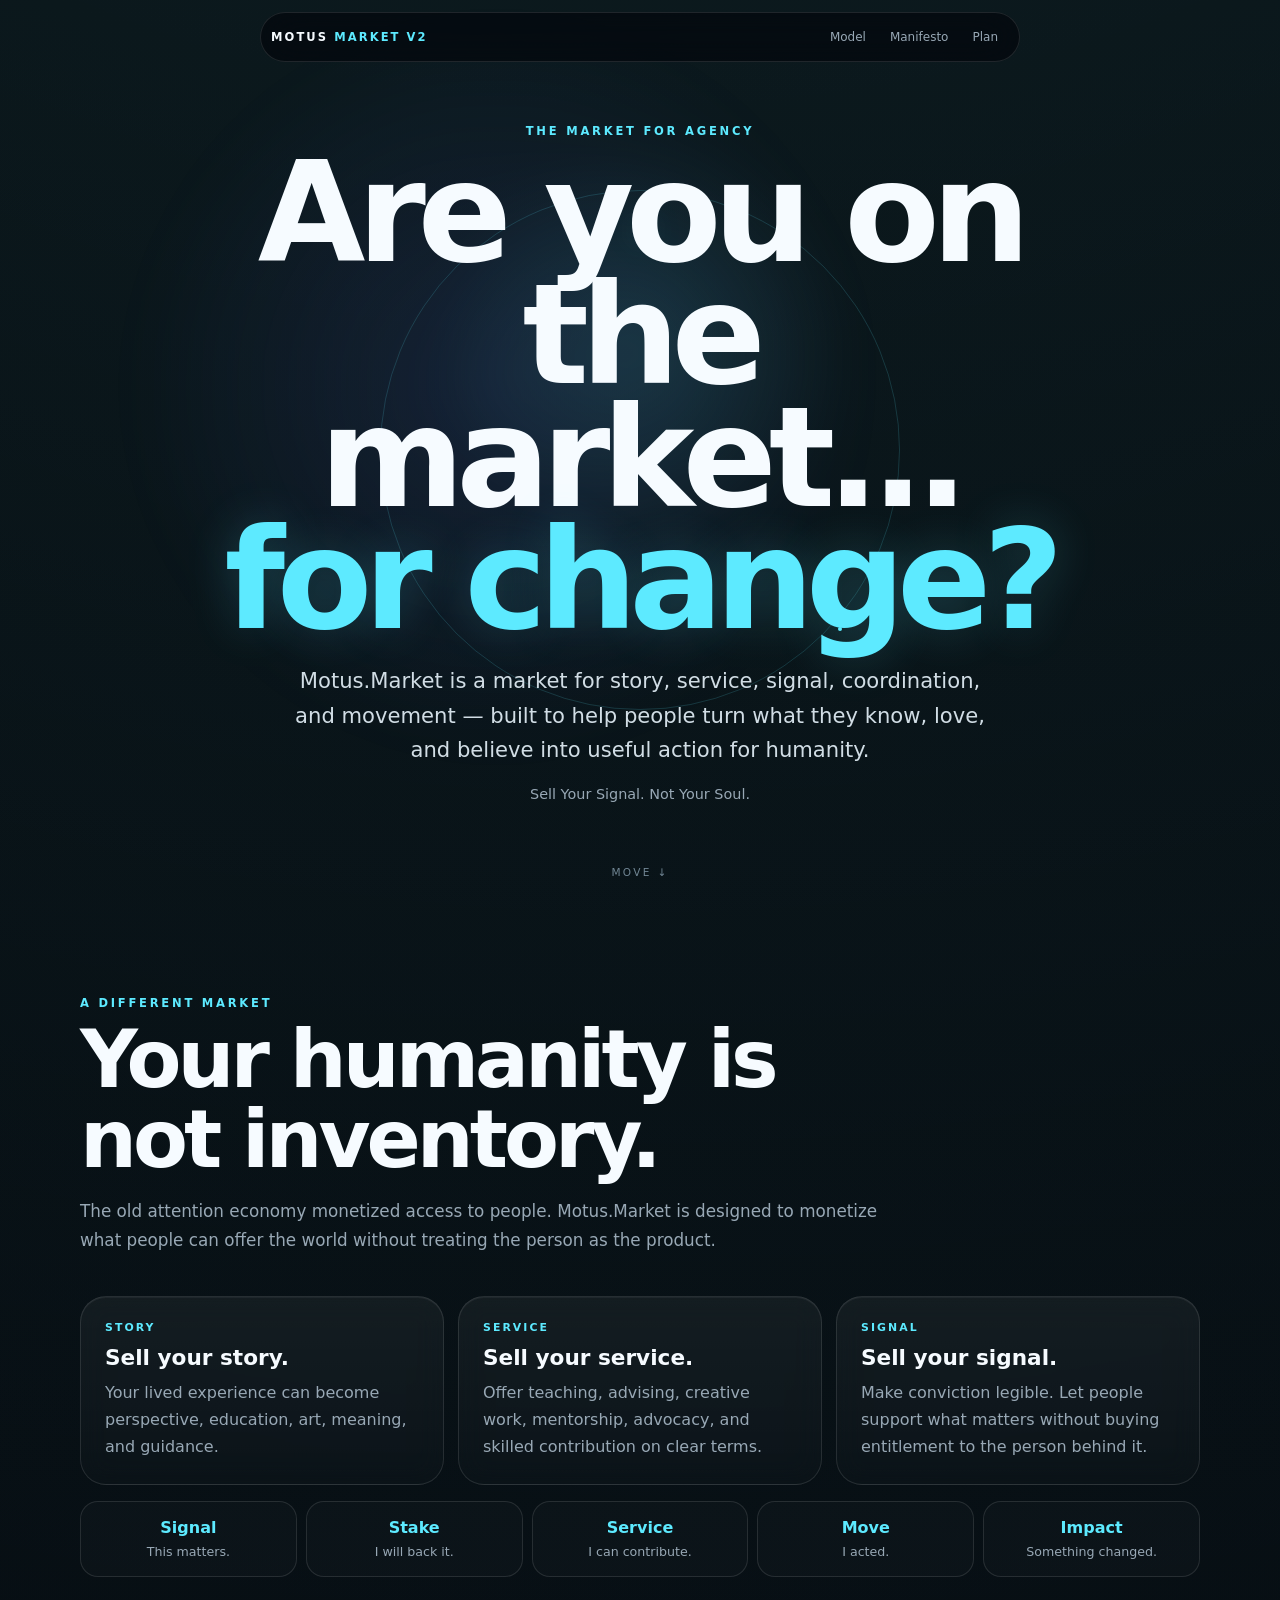
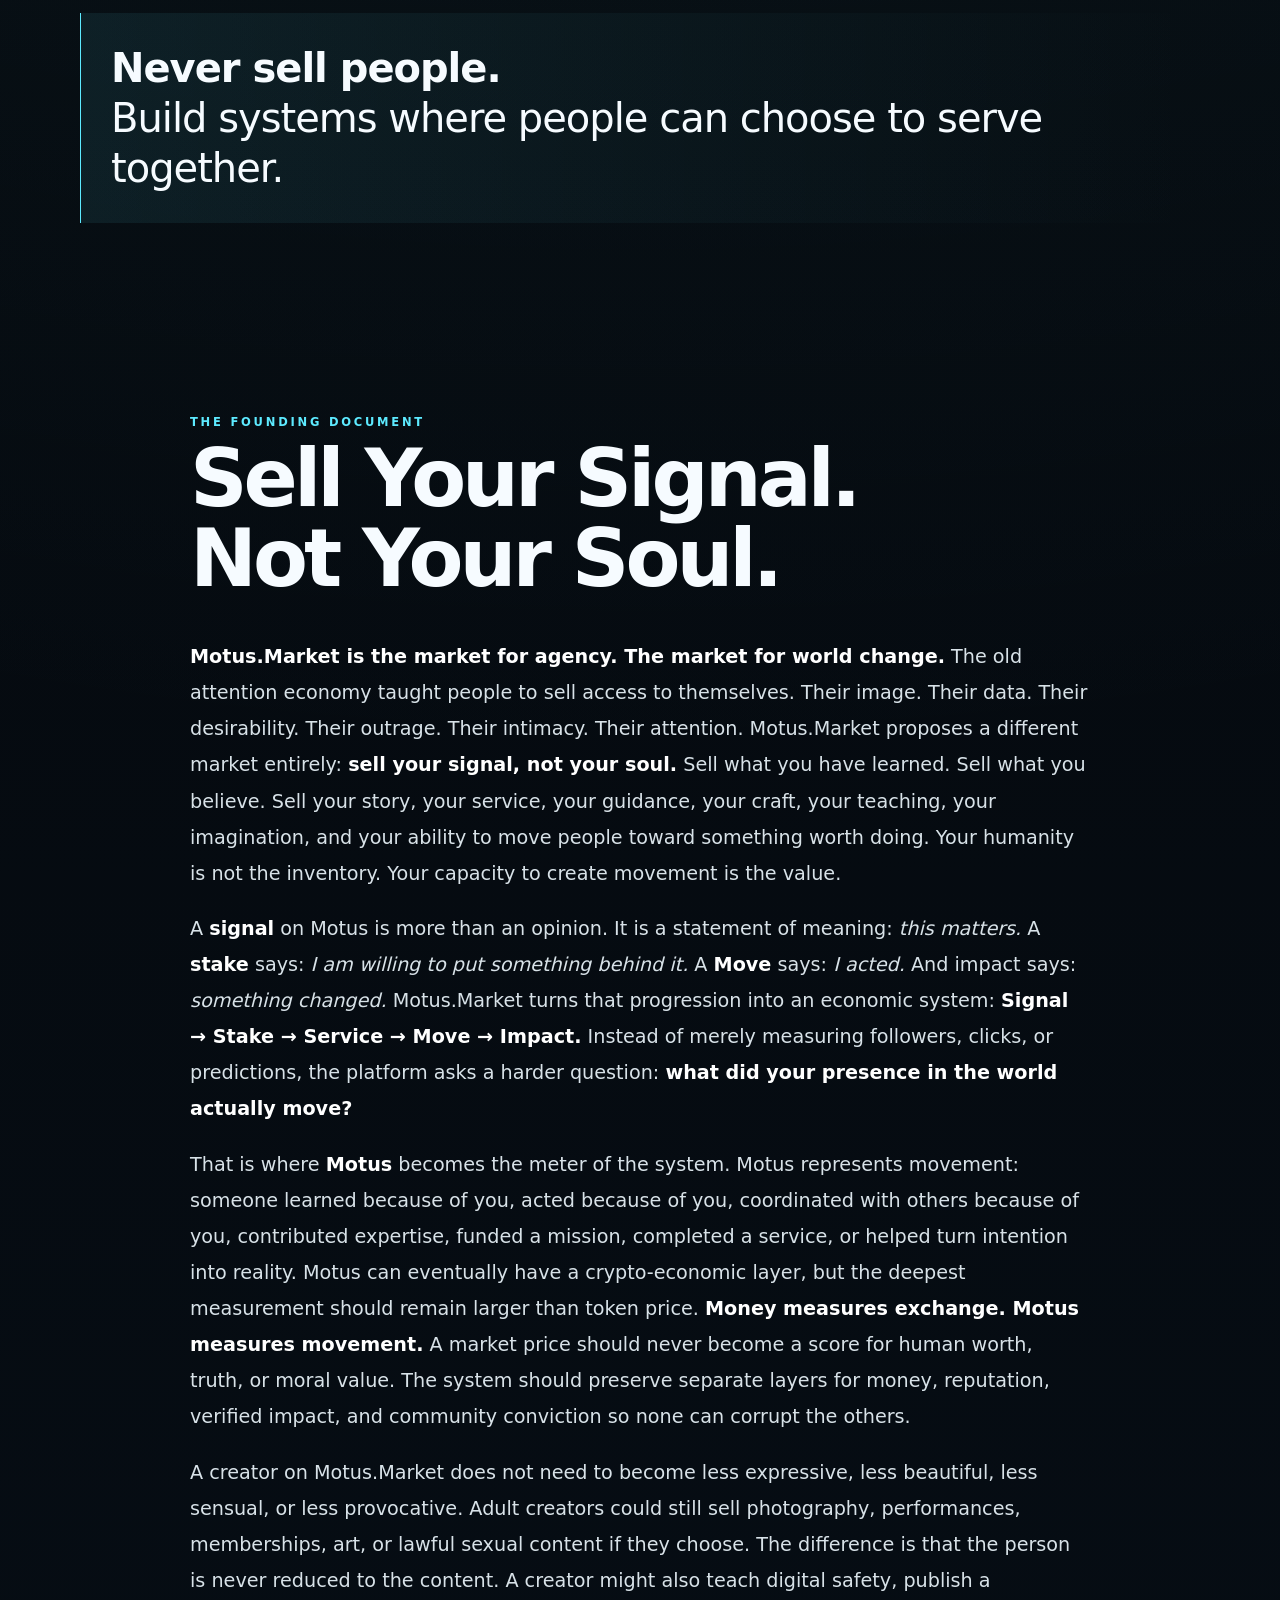
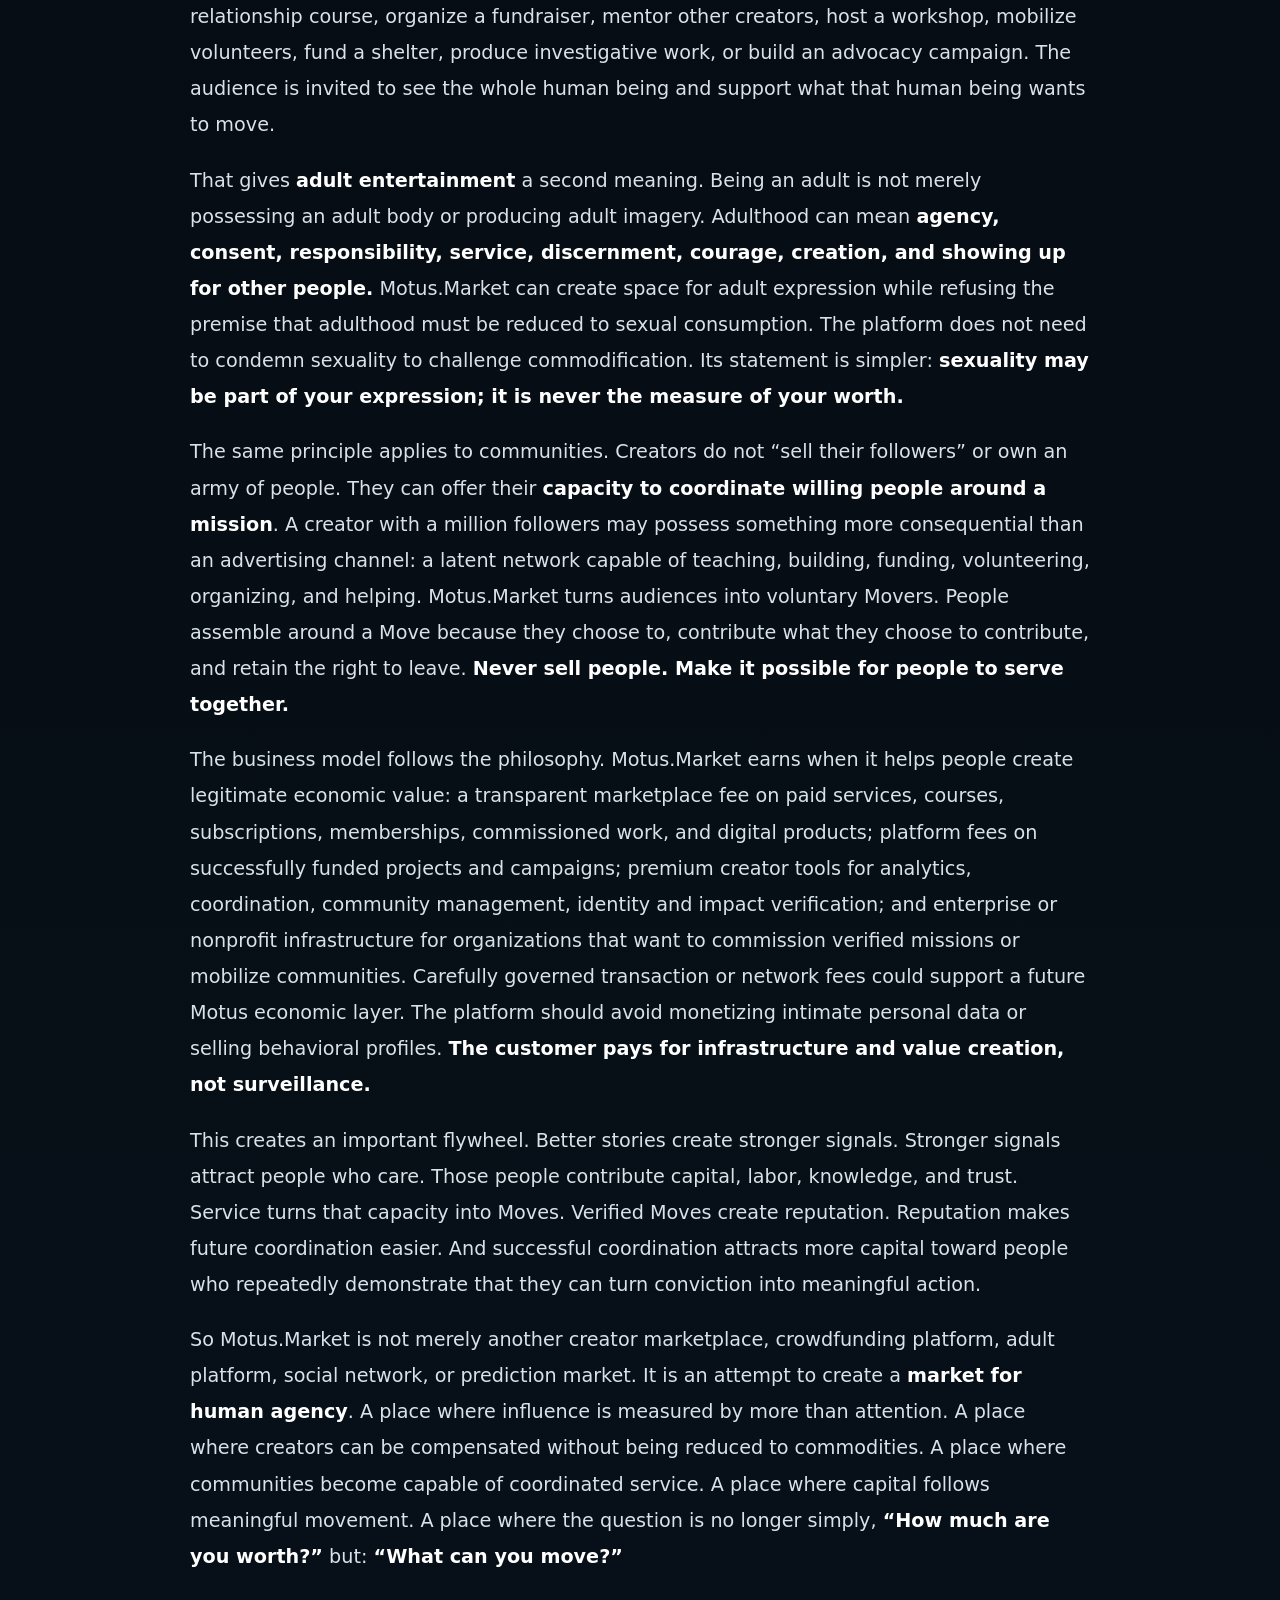
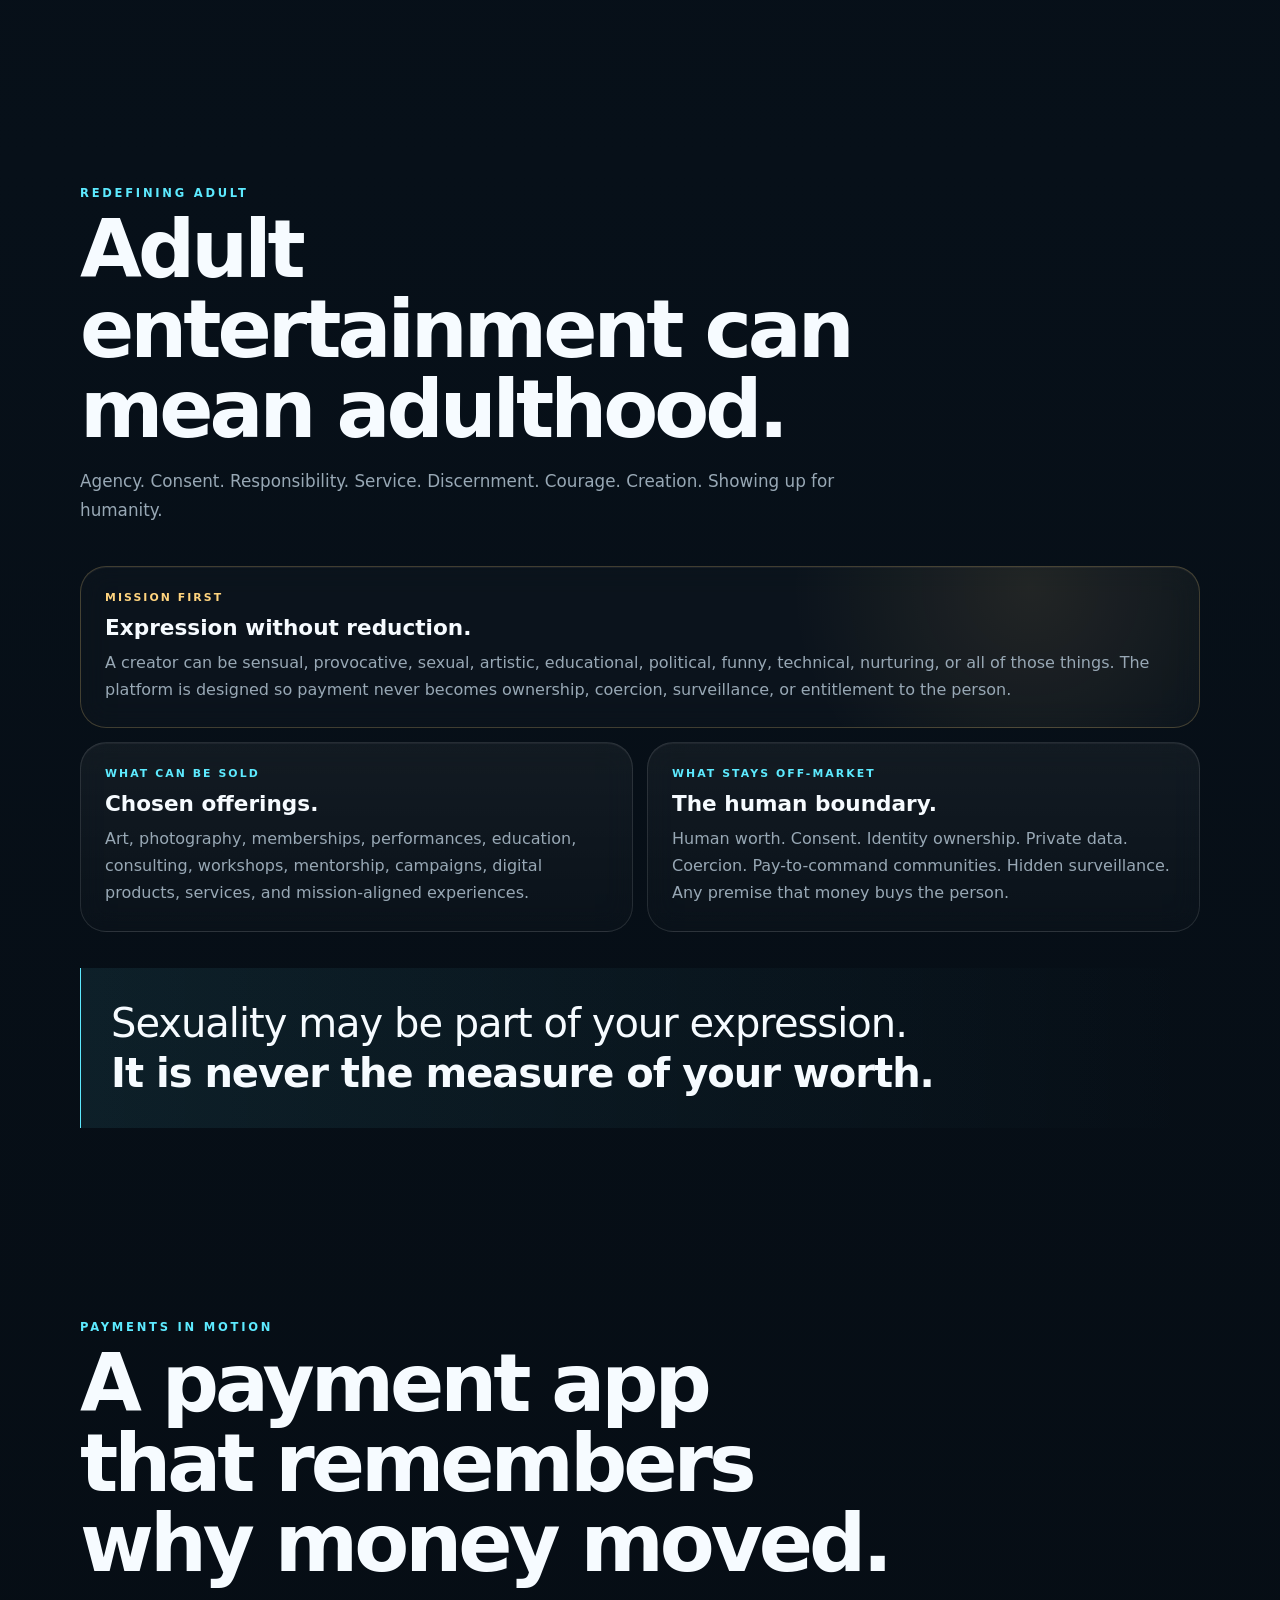
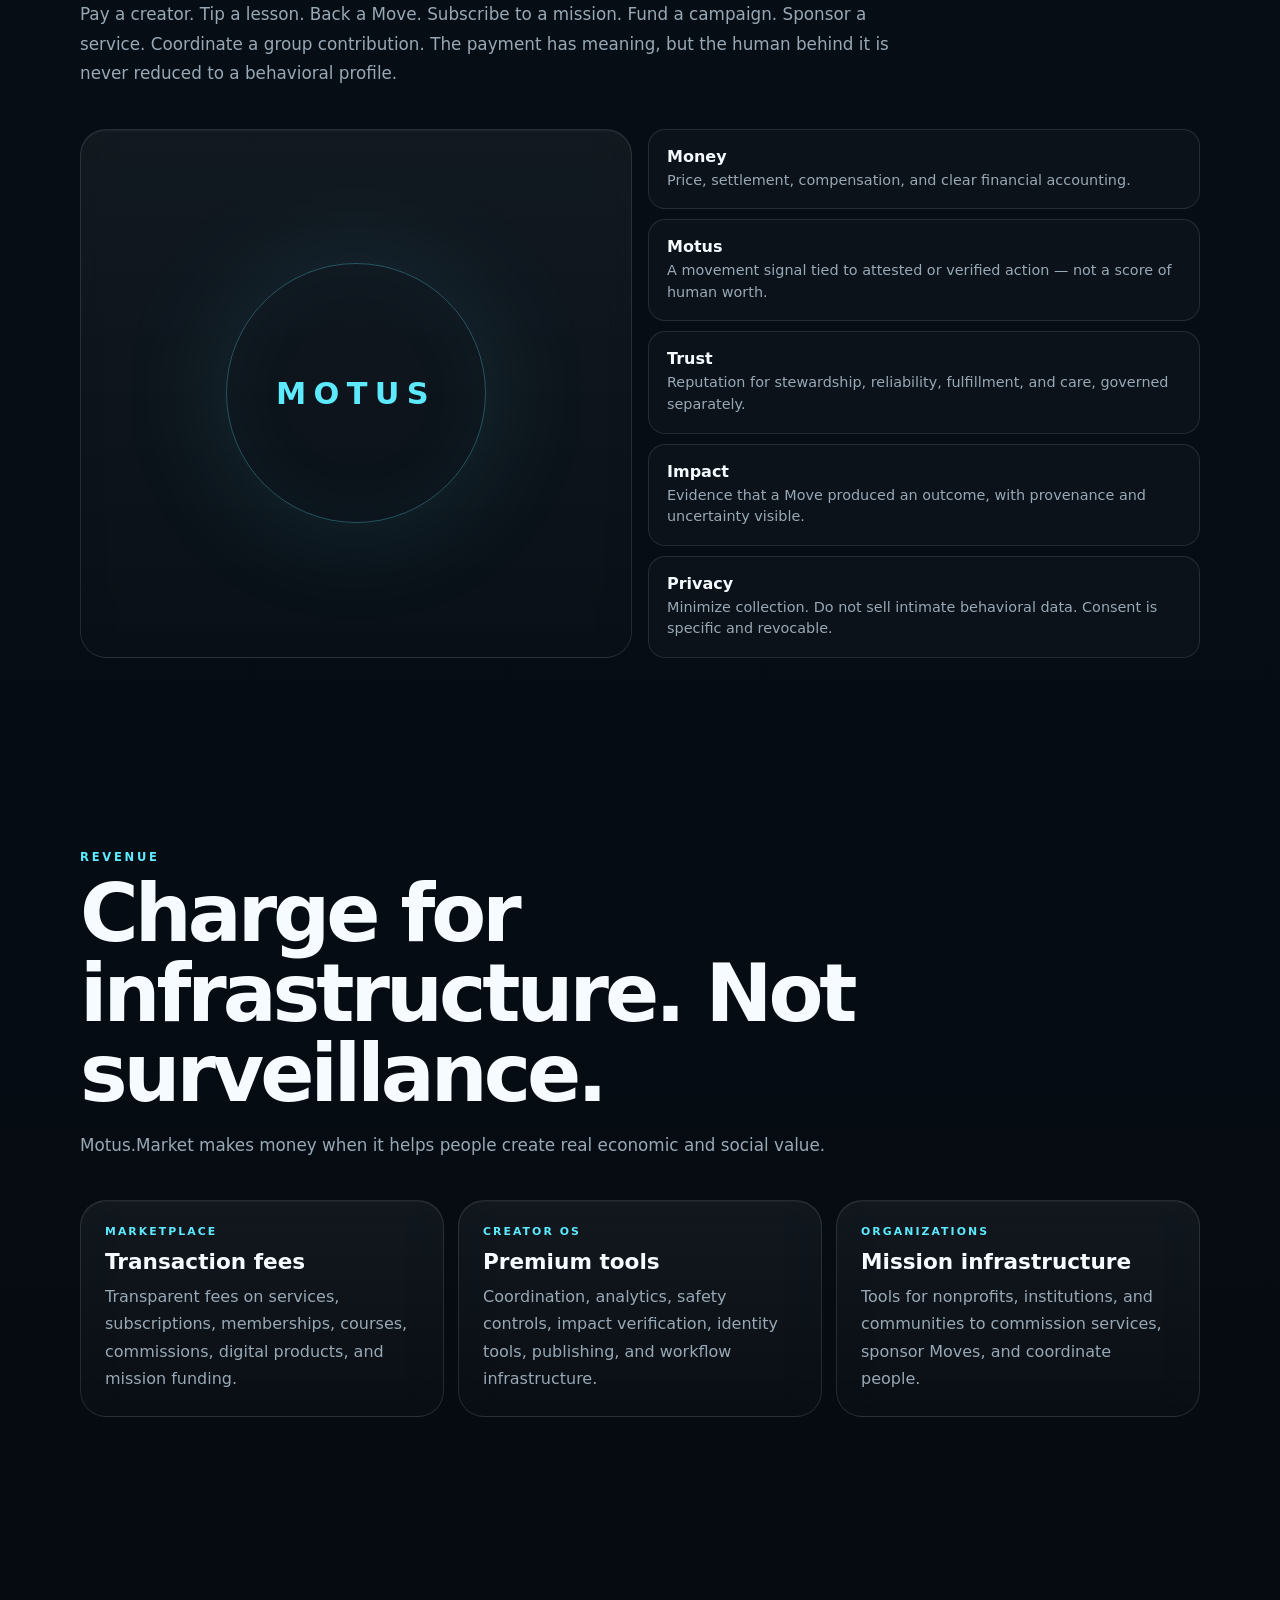
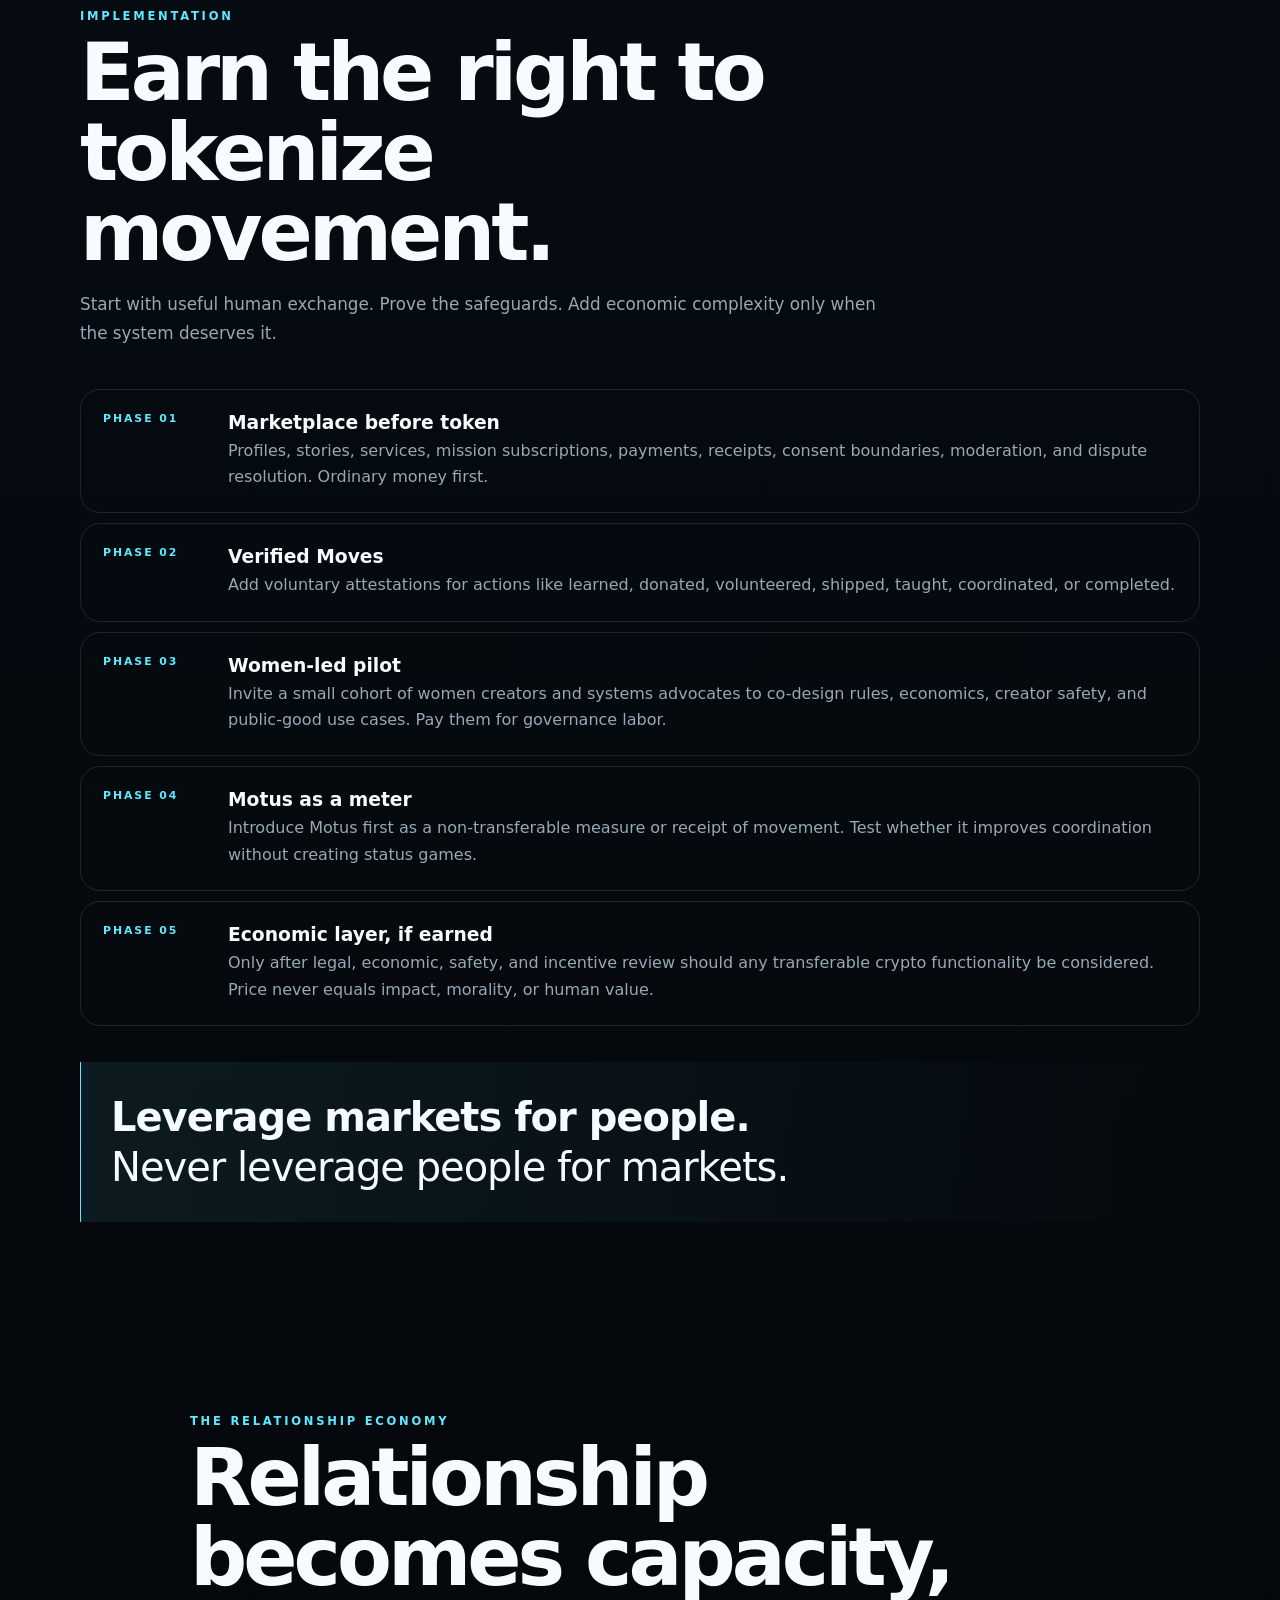
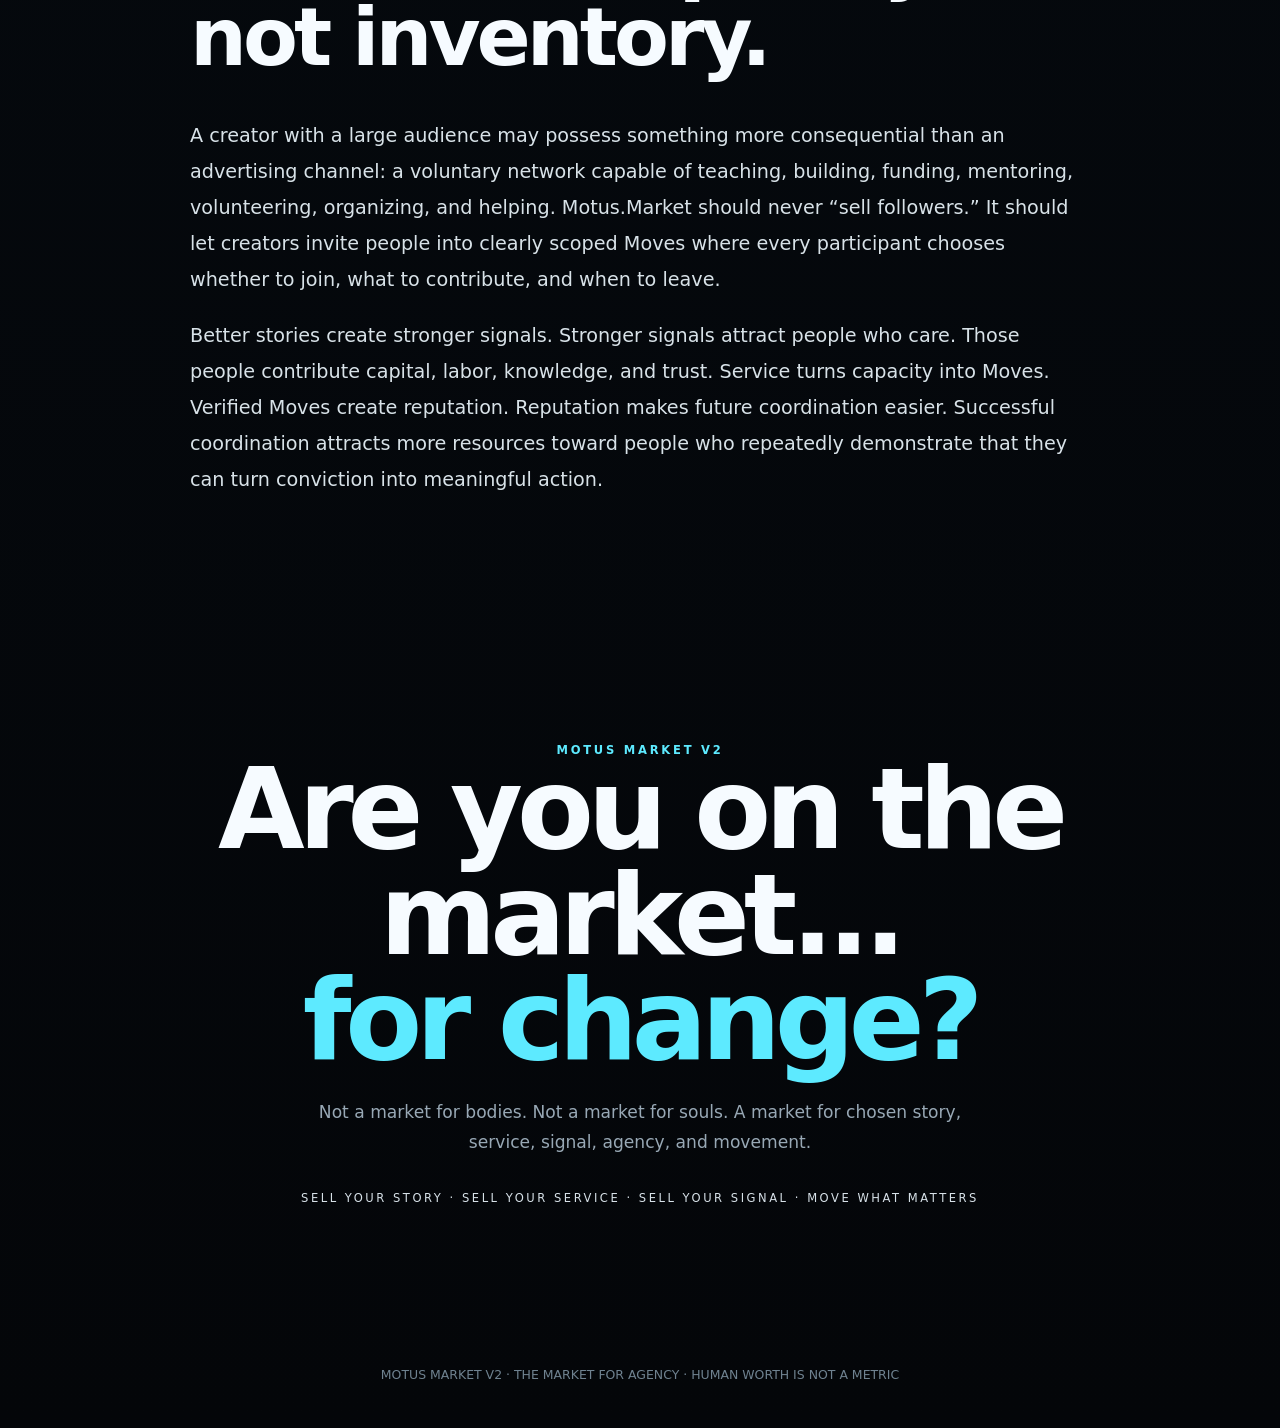
==== commit 556eba56: "feat: forge Motus Market V2" ====
--- a/index.html
+++ b/index.html
@@ -3,108 +3,125 @@
 <head>
 <meta charset="utf-8"/>
 <meta name="viewport" content="width=device-width,initial-scale=1,viewport-fit=cover"/>
-<title>Motus.Market — Sell Your Signal. Not Your Soul.</title>
-<meta name="description" content="Motus.Market is the market for agency: stories, services, signals and verified movement for humanity."/>
+<title>Motus Market V2 — Are you on the market... for change?</title>
+<meta name="description" content="Motus Market V2 — the market for agency, movement, service, signal, and world change."/>
 <style>
-:root{--bg:#05070b;--bg2:#0a0f18;--ink:#f5fbff;--muted:#9aafbd;--cyan:#5de8ff;--blue:#5f7dff;--gold:#ffd17a;--edge:rgba(255,255,255,.1);--glass:rgba(12,20,31,.64);--radius:28px}
-*{box-sizing:border-box}html{scroll-behavior:smooth}body{margin:0;background:radial-gradient(circle at 50% -10%,rgba(93,232,255,.10),transparent 34%),linear-gradient(180deg,var(--bg),#060a11 50%,#04060a);color:var(--ink);font-family:Inter,ui-sans-serif,system-ui,-apple-system,BlinkMacSystemFont,"Segoe UI",sans-serif;overflow-x:hidden}.noise{position:fixed;inset:0;pointer-events:none;opacity:.12;background-image:radial-gradient(rgba(255,255,255,.22) .6px,transparent .7px);background-size:8px 8px;mask-image:linear-gradient(to bottom,black,transparent 88%)}a{color:inherit}.wrap{width:min(1120px,calc(100% - 32px));margin:auto}.nav{position:fixed;left:50%;top:14px;transform:translateX(-50%);z-index:50;width:min(720px,calc(100% - 24px));display:flex;align-items:center;justify-content:space-between;padding:8px 10px;border:1px solid var(--edge);background:rgba(5,9,15,.7);backdrop-filter:blur(20px);border-radius:999px}.brand{font-size:.76rem;font-weight:850;letter-spacing:.15em;text-transform:uppercase;text-decoration:none}.brand b{color:var(--cyan)}.navlinks{display:flex;gap:4px}.navlinks a{text-decoration:none;color:var(--muted);font-size:.78rem;padding:10px 12px;border-radius:999px}.navlinks a:hover{background:rgba(255,255,255,.06);color:var(--ink)}.hero{min-height:100svh;display:grid;place-items:center;text-align:center;position:relative;padding:108px 16px 70px}.orb{position:absolute;width:min(76vw,620px);aspect-ratio:1;border-radius:50%;background:radial-gradient(circle,rgba(93,232,255,.14),rgba(95,125,255,.06) 45%,transparent 68%);filter:blur(2px);animation:breathe 7s ease-in-out infinite}@keyframes breathe{50%{transform:scale(1.08);opacity:.8}}.pulse{width:118px;height:118px;border:1px solid rgba(93,232,255,.35);border-radius:50%;display:grid;place-items:center;margin:0 auto 26px;box-shadow:0 0 80px rgba(93,232,255,.12);animation:pulse 3.5s ease-in-out infinite}.pulse:before{content:"";width:54px;height:54px;border-radius:50%;background:radial-gradient(circle at 35% 35%,white,var(--cyan) 22%,var(--blue) 60%,transparent 63%);box-shadow:0 0 42px rgba(93,232,255,.85)}@keyframes pulse{50%{box-shadow:0 0 130px rgba(93,232,255,.22);transform:scale(1.03)}}.eyebrow{font-size:.74rem;letter-spacing:.24em;text-transform:uppercase;color:var(--cyan);font-weight:800}.hero h1{font-size:clamp(3rem,11vw,7.4rem);line-height:.93;letter-spacing:-.055em;margin:14px auto 24px;max-width:9em}.hero h1 span{display:block;color:var(--cyan);text-shadow:0 0 50px rgba(93,232,255,.2)}.lede{max-width:760px;margin:auto;color:#d5e1e9;font-size:clamp(1.05rem,2.4vw,1.42rem);line-height:1.65}.hero .micro{margin-top:22px;color:var(--muted);font-size:.92rem}.scroll{position:absolute;bottom:24px;font-size:.68rem;letter-spacing:.25em;text-transform:uppercase;color:var(--muted)}section{padding:100px 0}.sectionhead{max-width:800px;margin-bottom:46px}.sectionhead h2{font-size:clamp(2.25rem,7vw,4.9rem);line-height:1;letter-spacing:-.045em;margin:10px 0 18px}.sectionhead p{color:var(--muted);font-size:1.08rem;line-height:1.75}.grid{display:grid;grid-template-columns:repeat(3,1fr);gap:16px}.card{padding:26px;border:1px solid var(--edge);background:linear-gradient(180deg,rgba(255,255,255,.055),rgba(255,255,255,.018));border-radius:var(--radius);backdrop-filter:blur(16px);box-shadow:inset 0 1px rgba(255,255,255,.06)}.card .k{color:var(--cyan);font-size:.7rem;letter-spacing:.2em;text-transform:uppercase;font-weight:800}.card h3{font-size:1.4rem;margin:12px 0}.card p{color:var(--muted);line-height:1.7;margin:0}.flow{display:grid;grid-template-columns:repeat(5,1fr);gap:10px;margin-top:28px}.step{padding:18px 14px;border:1px solid var(--edge);border-radius:20px;text-align:center;background:rgba(255,255,255,.025)}.step b{display:block;color:var(--cyan);margin-bottom:6px}.step span{font-size:.82rem;color:var(--muted)}.law{margin:42px 0;padding:34px;border-left:1px solid var(--cyan);background:linear-gradient(90deg,rgba(93,232,255,.08),transparent);font-size:clamp(1.5rem,4.2vw,2.7rem);line-height:1.25;letter-spacing:-.025em}.manifesto{max-width:880px}.manifesto p{font-size:clamp(1.03rem,2.2vw,1.22rem);line-height:1.85;color:#d9e5ec}.manifesto strong{color:white}.adult{border:1px solid rgba(255,209,122,.22);background:radial-gradient(circle at 85% 10%,rgba(255,209,122,.09),transparent 30%),rgba(255,255,255,.018)}.adult .k{color:var(--gold)}.boundary{display:grid;grid-template-columns:1fr 1fr;gap:16px;margin-top:16px}.boundary .card:first-child{border-color:rgba(93,232,255,.22)}.boundary .card:last-child{border-color:rgba(255,209,122,.22)}.payments{display:grid;grid-template-columns:1.05fr .95fr;gap:18px}.meter{position:relative;min-height:420px;display:grid;place-items:center;overflow:hidden}.ring{width:270px;height:270px;border-radius:50%;border:1px solid rgba(93,232,255,.28);display:grid;place-items:center;box-shadow:0 0 120px rgba(93,232,255,.12),inset 0 0 80px rgba(93,232,255,.04);animation:spin 18s linear infinite}.ring:before{content:"MOTUS";font-size:2rem;letter-spacing:.22em;font-weight:850;color:var(--cyan)}@keyframes spin{to{transform:rotate(360deg)}}.ring:before{animation:counter 18s linear infinite}@keyframes counter{to{transform:rotate(-360deg)}}.stack{display:grid;gap:12px}.mini{padding:18px 20px;border-radius:18px;border:1px solid var(--edge);background:rgba(255,255,255,.026)}.mini b{display:block;margin-bottom:5px}.mini span{color:var(--muted);font-size:.9rem;line-height:1.55}.revenue{grid-template-columns:repeat(2,1fr)}.timeline{display:grid;gap:12px}.phase{display:grid;grid-template-columns:110px 1fr;gap:16px;align-items:start;padding:24px;border:1px solid var(--edge);border-radius:22px}.phase .p{font-size:.7rem;letter-spacing:.18em;text-transform:uppercase;color:var(--cyan);font-weight:850}.phase h3{margin:0 0 6px}.phase p{margin:0;color:var(--muted);line-height:1.65}.close{text-align:center;padding:130px 0}.close h2{font-size:clamp(3rem,10vw,7rem);line-height:.95;letter-spacing:-.055em;margin:0}.close h2 span{color:var(--cyan)}.close p{max-width:700px;margin:26px auto 0;color:var(--muted);font-size:1.1rem;line-height:1.7}.sig{margin-top:40px;font-size:.78rem;letter-spacing:.25em;text-transform:uppercase;color:#d6e1e8}footer{padding:34px 0 50px;color:#728795;font-size:.8rem;text-align:center}.reveal{opacity:0;transform:translateY(18px);transition:.8s cubic-bezier(.2,.8,.2,1)}.reveal.on{opacity:1;transform:none}@media(max-width:860px){.grid,.payments{grid-template-columns:1fr}.flow{grid-template-columns:1fr 1fr}.revenue{grid-template-columns:1fr}.boundary{grid-template-columns:1fr}.meter{min-height:330px}.navlinks a:nth-child(2),.navlinks a:nth-child(3){display:none}}@media(max-width:520px){section{padding:78px 0}.hero{padding-top:98px}.hero h1{font-size:clamp(3.2rem,18vw,5rem)}.flow{grid-template-columns:1fr}.phase{grid-template-columns:1fr}.card{padding:22px}.nav{top:10px}.navlinks a{padding:10px}.ring{width:220px;height:220px}}@media(prefers-reduced-motion:reduce){*{animation:none!important;scroll-behavior:auto!important}.reveal{opacity:1;transform:none}}
+:root{--bg:#040609;--panel:#0a1018;--ink:#f6fbff;--muted:#98a8b5;--cyan:#5deaff;--blue:#6278ff;--gold:#ffd47e;--edge:rgba(255,255,255,.11);--glass:rgba(10,16,24,.68)}
+*{box-sizing:border-box}html{scroll-behavior:smooth}body{margin:0;background:
+radial-gradient(circle at 50% -12%,rgba(93,234,255,.13),transparent 30%),
+linear-gradient(180deg,#040609 0%,#071019 45%,#040609 100%);
+color:var(--ink);font-family:Inter,ui-sans-serif,system-ui,-apple-system,BlinkMacSystemFont,"Segoe UI",sans-serif;overflow-x:hidden}
+body:before{content:"";position:fixed;inset:0;pointer-events:none;opacity:.09;background-image:radial-gradient(rgba(255,255,255,.28) .55px,transparent .7px);background-size:8px 8px}
+a{color:inherit}.wrap{width:min(1120px,calc(100% - 28px));margin:auto}.nav{position:fixed;top:12px;left:50%;transform:translateX(-50%);z-index:50;width:min(760px,calc(100% - 20px));display:flex;align-items:center;justify-content:space-between;padding:7px 10px;border:1px solid var(--edge);border-radius:999px;background:rgba(4,8,13,.72);backdrop-filter:blur(20px)}.brand{text-decoration:none;font-size:.72rem;letter-spacing:.18em;text-transform:uppercase;font-weight:850}.brand b{color:var(--cyan)}.nav a:not(.brand){text-decoration:none;color:var(--muted);font-size:.75rem;padding:10px 11px;border-radius:999px}.nav a:not(.brand):hover{background:rgba(255,255,255,.06);color:var(--ink)}.links{display:flex;gap:2px}
+.hero{min-height:100svh;display:grid;place-items:center;position:relative;text-align:center;padding:98px 16px 72px;overflow:hidden}.field{position:absolute;inset:-20%;background:
+radial-gradient(circle at 50% 42%,rgba(93,234,255,.12),transparent 18%),
+radial-gradient(circle at 42% 45%,rgba(98,120,255,.12),transparent 30%);filter:blur(20px);animation:drift 12s ease-in-out infinite alternate}@keyframes drift{to{transform:scale(1.08) translateY(-2%)}}
+.orbit{width:min(76vw,520px);aspect-ratio:1;position:absolute;border-radius:50%;border:1px solid rgba(93,234,255,.16);animation:spin 24s linear infinite}.orbit:before,.orbit:after{content:"";position:absolute;border-radius:50%;background:var(--cyan);box-shadow:0 0 32px rgba(93,234,255,.9)}.orbit:before{width:7px;height:7px;top:7%;left:50%}.orbit:after{width:4px;height:4px;bottom:15%;right:11%}@keyframes spin{to{transform:rotate(360deg)}}
+.hero-inner{position:relative;z-index:2;max-width:900px}.eyebrow{font-size:.72rem;letter-spacing:.24em;text-transform:uppercase;color:var(--cyan);font-weight:850}.hero h1{font-size:clamp(3.3rem,14vw,8.7rem);line-height:.88;letter-spacing:-.06em;margin:14px auto 22px;max-width:8.6em}.hero h1 .soft{display:block;color:#dfe8ef}.hero h1 .change{display:block;color:var(--cyan);text-shadow:0 0 48px rgba(93,234,255,.2)}.hero p{max-width:700px;margin:0 auto;color:#d1dde5;font-size:clamp(1rem,2.5vw,1.32rem);line-height:1.65}.hero .sub{margin-top:18px;color:var(--muted);font-size:.9rem}.scroll{position:absolute;bottom:22px;left:50%;transform:translateX(-50%);font-size:.66rem;letter-spacing:.22em;text-transform:uppercase;color:#718694}
+section{padding:96px 0}.sectionhead{max-width:820px;margin-bottom:40px}.sectionhead h2{font-size:clamp(2.2rem,7vw,5rem);line-height:1;letter-spacing:-.05em;margin:10px 0 16px}.sectionhead p{font-size:1.05rem;line-height:1.75;color:var(--muted)}.grid{display:grid;grid-template-columns:repeat(3,1fr);gap:14px}.card{border:1px solid var(--edge);background:linear-gradient(180deg,rgba(255,255,255,.05),rgba(255,255,255,.015));backdrop-filter:blur(14px);border-radius:26px;padding:24px;box-shadow:inset 0 1px rgba(255,255,255,.05)}.card .k{font-size:.68rem;letter-spacing:.19em;text-transform:uppercase;color:var(--cyan);font-weight:850}.card h3{font-size:1.35rem;margin:11px 0 9px}.card p{margin:0;color:var(--muted);line-height:1.7}.flow{display:grid;grid-template-columns:repeat(5,1fr);gap:9px;margin-top:16px}.flow div{border:1px solid var(--edge);border-radius:18px;padding:16px 12px;text-align:center;background:rgba(255,255,255,.02)}.flow b{display:block;color:var(--cyan);margin-bottom:4px}.flow span{font-size:.79rem;color:var(--muted)}.law{margin:36px 0 0;padding:30px;border-left:1px solid var(--cyan);background:linear-gradient(90deg,rgba(93,234,255,.08),transparent);font-size:clamp(1.35rem,4vw,2.5rem);line-height:1.25;letter-spacing:-.025em}
+.manifesto{max-width:900px}.manifesto p{font-size:clamp(1rem,2.2vw,1.2rem);line-height:1.88;color:#d8e2e8}.manifesto strong{color:#fff}.adult{background:radial-gradient(circle at 85% 12%,rgba(255,212,126,.09),transparent 25%),rgba(255,255,255,.02);border-color:rgba(255,212,126,.22)}.adult .k{color:var(--gold)}.duo{display:grid;grid-template-columns:1fr 1fr;gap:14px;margin-top:14px}.payments{display:grid;grid-template-columns:1fr 1fr;gap:16px}.meter{min-height:390px;display:grid;place-items:center;overflow:hidden}.ring{width:260px;height:260px;border-radius:50%;border:1px solid rgba(93,234,255,.3);display:grid;place-items:center;box-shadow:0 0 120px rgba(93,234,255,.12),inset 0 0 80px rgba(93,234,255,.04);animation:spin 18s linear infinite}.ring:before{content:"MOTUS";font-size:1.9rem;letter-spacing:.24em;font-weight:900;color:var(--cyan);animation:counter 18s linear infinite}@keyframes counter{to{transform:rotate(-360deg)}}.stack{display:grid;gap:10px}.mini{padding:17px 18px;border-radius:17px;border:1px solid var(--edge);background:rgba(255,255,255,.025)}.mini b{display:block;margin-bottom:4px}.mini span{font-size:.9rem;color:var(--muted);line-height:1.5}.timeline{display:grid;gap:10px}.phase{display:grid;grid-template-columns:110px 1fr;gap:15px;padding:22px;border:1px solid var(--edge);border-radius:20px}.phase .p{font-size:.68rem;letter-spacing:.18em;text-transform:uppercase;color:var(--cyan);font-weight:850}.phase h3{margin:0 0 5px}.phase p{margin:0;color:var(--muted);line-height:1.65}.close{text-align:center;padding:130px 0}.close h2{font-size:clamp(3rem,10vw,7rem);line-height:.94;letter-spacing:-.055em;margin:0}.close h2 span{color:var(--cyan)}.close p{max-width:700px;margin:25px auto 0;color:var(--muted);font-size:1.07rem;line-height:1.72}.sig{margin-top:34px;font-size:.72rem;letter-spacing:.22em;text-transform:uppercase;color:#d7e1e8}.reveal{opacity:0;transform:translateY(18px);transition:.8s cubic-bezier(.2,.8,.2,1)}.reveal.on{opacity:1;transform:none}footer{text-align:center;color:#6f8290;font-size:.78rem;padding:32px 0 46px}
+@media(max-width:860px){.grid,.duo,.payments{grid-template-columns:1fr}.flow{grid-template-columns:1fr 1fr}.nav a:nth-child(2),.nav a:nth-child(3){display:none}.meter{min-height:320px}}@media(max-width:520px){section{padding:76px 0}.hero h1{font-size:clamp(3.2rem,18vw,5.2rem)}.flow{grid-template-columns:1fr}.phase{grid-template-columns:1fr}.card{padding:21px}.ring{width:220px;height:220px}}@media(prefers-reduced-motion:reduce){*{animation:none!important;scroll-behavior:auto!important}.reveal{opacity:1;transform:none}}
 </style>
 </head>
 <body>
-<div class="noise"></div>
-<nav class="nav"><a class="brand" href="#top">MOTUS<b>.MARKET</b></a><div class="navlinks"><a href="#model">Model</a><a href="#adult">Adult</a><a href="#plan">Plan</a><a href="#manifesto">Manifesto</a></div></nav>
+<nav class="nav"><a class="brand" href="#top">MOTUS <b>MARKET V2</b></a><div class="links"><a href="#model">Model</a><a href="#manifesto">Manifesto</a><a href="#plan">Plan</a></div></nav>
 
 <header class="hero" id="top">
-<div class="orb"></div>
-<div style="position:relative">
-<div class="pulse" aria-hidden="true"></div>
+<div class="field"></div><div class="orbit" aria-hidden="true"></div>
+<div class="hero-inner">
 <div class="eyebrow">The market for agency</div>
-<h1>Sell Your Signal.<span>Not Your Soul.</span></h1>
-<p class="lede">Motus.Market is a human-centered market for stories, services, guidance, art, teaching, missions and coordinated action—built to reward what people help move in the world without turning the person into the product.</p>
-<p class="micro">Money measures exchange. Motus measures movement.</p>
+<h1><span>Are you on the market...</span><span class="change">for change?</span></h1>
+<p>Motus.Market is a market for story, service, signal, coordination, and movement — built to help people turn what they know, love, and believe into useful action for humanity.</p>
+<div class="sub">Sell Your Signal. Not Your Soul.</div>
 </div>
 <div class="scroll">Move ↓</div>
 </header>
 
 <main>
 <section id="model"><div class="wrap">
-<div class="sectionhead reveal"><div class="eyebrow">A different market</div><h2>Your humanity is not inventory.</h2><p>The old attention economy often monetizes access: attention, intimacy, data, desirability, outrage. Motus.Market asks a different question: what knowledge, care, craft, courage or coordinated service can your presence put into motion?</p></div>
+<div class="sectionhead reveal"><div class="eyebrow">A different market</div><h2>Your humanity is not inventory.</h2><p>The old attention economy monetized access to people. Motus.Market is designed to monetize what people can offer the world without treating the person as the product.</p></div>
 <div class="grid">
-<div class="card reveal"><div class="k">01 · Story</div><h3>Sell your story.</h3><p>Turn lived experience into narrative, perspective, education, art and meaning that another person can carry forward.</p></div>
-<div class="card reveal"><div class="k">02 · Service</div><h3>Sell your service.</h3><p>Offer teaching, advising, creative work, mentorship, advocacy, projects and skilled contribution with explicit scope and terms.</p></div>
-<div class="card reveal"><div class="k">03 · Signal</div><h3>Sell your signal.</h3><p>Make conviction legible. Let people support a cause, mission or direction without purchasing entitlement to the human behind it.</p></div>
+<div class="card reveal"><div class="k">Story</div><h3>Sell your story.</h3><p>Your lived experience can become perspective, education, art, meaning, and guidance.</p></div>
+<div class="card reveal"><div class="k">Service</div><h3>Sell your service.</h3><p>Offer teaching, advising, creative work, mentorship, advocacy, and skilled contribution on clear terms.</p></div>
+<div class="card reveal"><div class="k">Signal</div><h3>Sell your signal.</h3><p>Make conviction legible. Let people support what matters without buying entitlement to the person behind it.</p></div>
 </div>
-<div class="flow reveal"><div class="step"><b>Signal</b><span>This matters.</span></div><div class="step"><b>Stake</b><span>I will back it.</span></div><div class="step"><b>Service</b><span>I can contribute.</span></div><div class="step"><b>Move</b><span>I acted.</span></div><div class="step"><b>Impact</b><span>Something changed.</span></div></div>
+<div class="flow reveal"><div><b>Signal</b><span>This matters.</span></div><div><b>Stake</b><span>I will back it.</span></div><div><b>Service</b><span>I can contribute.</span></div><div><b>Move</b><span>I acted.</span></div><div><b>Impact</b><span>Something changed.</span></div></div>
 <div class="law reveal"><strong>Never sell people.</strong><br/>Build systems where people can choose to serve together.</div>
 </div></section>
 
 <section id="manifesto"><div class="wrap manifesto">
-<div class="sectionhead reveal"><div class="eyebrow">The founding idea</div><h2>The manifesto.</h2></div>
-<p class="reveal"><strong>Motus.Market is the market for agency. The market for world change.</strong> The old attention economy taught people to sell access to themselves—their image, their data, their desirability, their outrage, their intimacy, their attention. Motus.Market proposes a different market entirely: <strong>sell your signal, not your soul.</strong> Sell what you have learned. Sell what you believe. Sell your story, your service, your guidance, your craft, your teaching, your imagination, and your ability to move people toward something worth doing. Your humanity is not the inventory. Your capacity to create movement is the value.</p>
+<div class="sectionhead reveal"><div class="eyebrow">The founding document</div><h2>Sell Your Signal. Not Your Soul.</h2></div>
+<p class="reveal"><strong>Motus.Market is the market for agency. The market for world change.</strong> The old attention economy taught people to sell access to themselves. Their image. Their data. Their desirability. Their outrage. Their intimacy. Their attention. Motus.Market proposes a different market entirely: <strong>sell your signal, not your soul.</strong> Sell what you have learned. Sell what you believe. Sell your story, your service, your guidance, your craft, your teaching, your imagination, and your ability to move people toward something worth doing. Your humanity is not the inventory. Your capacity to create movement is the value.</p>
 <p class="reveal">A <strong>signal</strong> on Motus is more than an opinion. It is a statement of meaning: <em>this matters.</em> A <strong>stake</strong> says: <em>I am willing to put something behind it.</em> A <strong>Move</strong> says: <em>I acted.</em> And impact says: <em>something changed.</em> Motus.Market turns that progression into an economic system: <strong>Signal → Stake → Service → Move → Impact.</strong> Instead of merely measuring followers, clicks, or predictions, the platform asks a harder question: <strong>what did your presence in the world actually move?</strong></p>
-<p class="reveal">That is where <strong>Motus</strong> becomes the meter of the system. Motus represents movement: someone learned because of you, acted because of you, coordinated with others because of you, contributed expertise, funded a mission, completed a service, or helped turn intention into reality. Motus can eventually have a crypto-economic layer, but the deepest measurement should remain larger than token price. <strong>Money measures exchange. Motus measures movement.</strong> Money, reputation, verified impact and community conviction remain separate layers so none can become a proxy for human worth.</p>
+<p class="reveal">That is where <strong>Motus</strong> becomes the meter of the system. Motus represents movement: someone learned because of you, acted because of you, coordinated with others because of you, contributed expertise, funded a mission, completed a service, or helped turn intention into reality. Motus can eventually have a crypto-economic layer, but the deepest measurement should remain larger than token price. <strong>Money measures exchange. Motus measures movement.</strong> A market price should never become a score for human worth, truth, or moral value. The system should preserve separate layers for money, reputation, verified impact, and community conviction so none can corrupt the others.</p>
+<p class="reveal">A creator on Motus.Market does not need to become less expressive, less beautiful, less sensual, or less provocative. Adult creators could still sell photography, performances, memberships, art, or lawful sexual content if they choose. The difference is that the person is never reduced to the content. A creator might also teach digital safety, publish a relationship course, organize a fundraiser, mentor other creators, host a workshop, mobilize volunteers, fund a shelter, produce investigative work, or build an advocacy campaign. The audience is invited to see the whole human being and support what that human being wants to move.</p>
+<p class="reveal">That gives <strong>adult entertainment</strong> a second meaning. Being an adult is not merely possessing an adult body or producing adult imagery. Adulthood can mean <strong>agency, consent, responsibility, service, discernment, courage, creation, and showing up for other people.</strong> Motus.Market can create space for adult expression while refusing the premise that adulthood must be reduced to sexual consumption. The platform does not need to condemn sexuality to challenge commodification. Its statement is simpler: <strong>sexuality may be part of your expression; it is never the measure of your worth.</strong></p>
+<p class="reveal">The same principle applies to communities. Creators do not “sell their followers” or own an army of people. They can offer their <strong>capacity to coordinate willing people around a mission</strong>. A creator with a million followers may possess something more consequential than an advertising channel: a latent network capable of teaching, building, funding, volunteering, organizing, and helping. Motus.Market turns audiences into voluntary Movers. People assemble around a Move because they choose to, contribute what they choose to contribute, and retain the right to leave. <strong>Never sell people. Make it possible for people to serve together.</strong></p>
+<p class="reveal">The business model follows the philosophy. Motus.Market earns when it helps people create legitimate economic value: a transparent marketplace fee on paid services, courses, subscriptions, memberships, commissioned work, and digital products; platform fees on successfully funded projects and campaigns; premium creator tools for analytics, coordination, community management, identity and impact verification; and enterprise or nonprofit infrastructure for organizations that want to commission verified missions or mobilize communities. Carefully governed transaction or network fees could support a future Motus economic layer. The platform should avoid monetizing intimate personal data or selling behavioral profiles. <strong>The customer pays for infrastructure and value creation, not surveillance.</strong></p>
+<p class="reveal">This creates an important flywheel. Better stories create stronger signals. Stronger signals attract people who care. Those people contribute capital, labor, knowledge, and trust. Service turns that capacity into Moves. Verified Moves create reputation. Reputation makes future coordination easier. And successful coordination attracts more capital toward people who repeatedly demonstrate that they can turn conviction into meaningful action.</p>
+<p class="reveal">So Motus.Market is not merely another creator marketplace, crowdfunding platform, adult platform, social network, or prediction market. It is an attempt to create a <strong>market for human agency</strong>. A place where influence is measured by more than attention. A place where creators can be compensated without being reduced to commodities. A place where communities become capable of coordinated service. A place where capital follows meaningful movement. A place where the question is no longer simply, <strong>“How much are you worth?”</strong> but: <strong>“What can you move?”</strong></p>
 </div></section>
 
 <section id="adult"><div class="wrap">
-<div class="sectionhead reveal"><div class="eyebrow">A new meaning for adult</div><h2>Adult entertainment can mean adulthood.</h2><p>Agency. Consent. Responsibility. Service. Discernment. Courage. Creation. Showing up for other people.</p></div>
-<div class="card adult reveal"><div class="k">Mission first</div><h3>Expression without reduction.</h3><p>A creator does not need to become less expressive, less beautiful, less sensual or less provocative. Lawful adult expression may be part of a creator's work. The difference is architectural: the person is never reduced to the content, and payment never purchases ownership, control, access beyond explicit terms, or entitlement to intimacy.</p></div>
-<div class="boundary">
-<div class="card reveal"><div class="k">What the market can fund</div><h3>Whole-person value.</h3><p>Photography. Performances. Art. Memberships. Education. Digital safety. Relationship skills. Workshops. Advocacy. Investigative work. Mentorship. Fundraisers. Community missions. Creative campaigns.</p></div>
-<div class="card reveal"><div class="k">What stays off-market</div><h3>The human boundary.</h3><p>Human worth. Consent. Identity ownership. Private data. Coercion. Fan entitlement. Pay-to-command communities. Hidden surveillance. Any premise that money buys the person.</p></div>
+<div class="sectionhead reveal"><div class="eyebrow">Redefining adult</div><h2>Adult entertainment can mean adulthood.</h2><p>Agency. Consent. Responsibility. Service. Discernment. Courage. Creation. Showing up for humanity.</p></div>
+<div class="card adult reveal"><div class="k">Mission first</div><h3>Expression without reduction.</h3><p>A creator can be sensual, provocative, sexual, artistic, educational, political, funny, technical, nurturing, or all of those things. The platform is designed so payment never becomes ownership, coercion, surveillance, or entitlement to the person.</p></div>
+<div class="duo">
+<div class="card reveal"><div class="k">What can be sold</div><h3>Chosen offerings.</h3><p>Art, photography, memberships, performances, education, consulting, workshops, mentorship, campaigns, digital products, services, and mission-aligned experiences.</p></div>
+<div class="card reveal"><div class="k">What stays off-market</div><h3>The human boundary.</h3><p>Human worth. Consent. Identity ownership. Private data. Coercion. Pay-to-command communities. Hidden surveillance. Any premise that money buys the person.</p></div>
 </div>
 <div class="law reveal">Sexuality may be part of your expression.<br/><strong>It is never the measure of your worth.</strong></div>
 </div></section>
 
 <section id="payments"><div class="wrap">
-<div class="sectionhead reveal"><div class="eyebrow">Payments + movement</div><h2>Build a payment rail that remembers why money moved.</h2><p>Motus.Market can behave like a payments app for human contribution: pay a creator, back a Move, subscribe to a mission, tip a lesson, fund a campaign, sponsor a service, or coordinate a group contribution—then preserve the meaning of the transaction without selling the participant's behavioral exhaust.</p></div>
+<div class="sectionhead reveal"><div class="eyebrow">Payments in motion</div><h2>A payment app that remembers why money moved.</h2><p>Pay a creator. Tip a lesson. Back a Move. Subscribe to a mission. Fund a campaign. Sponsor a service. Coordinate a group contribution. The payment has meaning, but the human behind it is never reduced to a behavioral profile.</p></div>
 <div class="payments">
 <div class="card meter reveal"><div class="ring"></div></div>
 <div class="stack">
-<div class="mini reveal"><b>Money</b><span>Settlement. Price. Compensation. Clear financial accounting.</span></div>
-<div class="mini reveal"><b>Motus</b><span>A movement signal tied to verified or attested action—not a score of human worth.</span></div>
-<div class="mini reveal"><b>Trust</b><span>Reputation for reliability, fulfillment and stewardship, governed separately.</span></div>
-<div class="mini reveal"><b>Impact</b><span>Evidence that a Move produced an outcome, with uncertainty and provenance visible.</span></div>
-<div class="mini reveal"><b>Privacy</b><span>Minimize collection. No sale of intimate behavioral profiles. Consent is specific and revocable.</span></div>
+<div class="mini reveal"><b>Money</b><span>Price, settlement, compensation, and clear financial accounting.</span></div>
+<div class="mini reveal"><b>Motus</b><span>A movement signal tied to attested or verified action — not a score of human worth.</span></div>
+<div class="mini reveal"><b>Trust</b><span>Reputation for stewardship, reliability, fulfillment, and care, governed separately.</span></div>
+<div class="mini reveal"><b>Impact</b><span>Evidence that a Move produced an outcome, with provenance and uncertainty visible.</span></div>
+<div class="mini reveal"><b>Privacy</b><span>Minimize collection. Do not sell intimate behavioral data. Consent is specific and revocable.</span></div>
 </div>
 </div>
 </div></section>
 
 <section id="revenue"><div class="wrap">
-<div class="sectionhead reveal"><div class="eyebrow">How the market earns</div><h2>Charge for infrastructure. Not surveillance.</h2><p>Revenue comes from enabling legitimate value creation and coordination—not from quietly extracting more of the person.</p></div>
-<div class="grid revenue">
-<div class="card reveal"><div class="k">Marketplace</div><h3>Transaction fees</h3><p>A transparent fee on paid services, subscriptions, courses, memberships, commissions and digital goods.</p></div>
-<div class="card reveal"><div class="k">Campaigns</div><h3>Funding rails</h3><p>Platform fees on successfully funded missions, community projects and creator-led public-good campaigns.</p></div>
-<div class="card reveal"><div class="k">Creator OS</div><h3>Premium tools</h3><p>Analytics, community coordination, safety controls, identity and impact verification, workflow and publishing tools.</p></div>
-<div class="card reveal"><div class="k">Organizations</div><h3>Mission infrastructure</h3><p>Paid tools for nonprofits and institutions to commission services, sponsor verified Moves and coordinate communities.</p></div>
+<div class="sectionhead reveal"><div class="eyebrow">Revenue</div><h2>Charge for infrastructure. Not surveillance.</h2><p>Motus.Market makes money when it helps people create real economic and social value.</p></div>
+<div class="grid">
+<div class="card reveal"><div class="k">Marketplace</div><h3>Transaction fees</h3><p>Transparent fees on services, subscriptions, memberships, courses, commissions, digital products, and mission funding.</p></div>
+<div class="card reveal"><div class="k">Creator OS</div><h3>Premium tools</h3><p>Coordination, analytics, safety controls, impact verification, identity tools, publishing, and workflow infrastructure.</p></div>
+<div class="card reveal"><div class="k">Organizations</div><h3>Mission infrastructure</h3><p>Tools for nonprofits, institutions, and communities to commission services, sponsor Moves, and coordinate people.</p></div>
 </div>
 </div></section>
 
 <section id="plan"><div class="wrap">
 <div class="sectionhead reveal"><div class="eyebrow">Implementation</div><h2>Earn the right to tokenize movement.</h2><p>Start with useful human exchange. Prove the safeguards. Add economic complexity only when the system deserves it.</p></div>
 <div class="timeline">
-<div class="phase reveal"><div class="p">Phase 01</div><div><h3>Marketplace before token</h3><p>Launch creator profiles, stories, services, mission subscriptions, payments, receipts, consent boundaries and dispute resolution. Use ordinary money first.</p></div></div>
-<div class="phase reveal"><div class="p">Phase 02</div><div><h3>Verified Moves</h3><p>Add voluntary attestations for completed actions: learned, donated, volunteered, shipped, taught, coordinated. Preserve provenance and make gaming visible.</p></div></div>
-<div class="phase reveal"><div class="p">Phase 03</div><div><h3>Women-led pilot</h3><p>Invite a small cohort of women creators and systems advocates to co-design the rules, safety model, economics and public-good use cases. Pay them for governance work.</p></div></div>
-<div class="phase reveal"><div class="p">Phase 04</div><div><h3>Motus as a meter</h3><p>Introduce Motus first as a non-transferable measurement or receipt of movement. Test whether it improves coordination without distorting behavior.</p></div></div>
-<div class="phase reveal"><div class="p">Phase 05</div><div><h3>Economic layer, if earned</h3><p>Only after legal, economic and safety review, consider transferable crypto functionality. Never promise that price equals impact, morality or human value.</p></div></div>
+<div class="phase reveal"><div class="p">Phase 01</div><div><h3>Marketplace before token</h3><p>Profiles, stories, services, mission subscriptions, payments, receipts, consent boundaries, moderation, and dispute resolution. Ordinary money first.</p></div></div>
+<div class="phase reveal"><div class="p">Phase 02</div><div><h3>Verified Moves</h3><p>Add voluntary attestations for actions like learned, donated, volunteered, shipped, taught, coordinated, or completed.</p></div></div>
+<div class="phase reveal"><div class="p">Phase 03</div><div><h3>Women-led pilot</h3><p>Invite a small cohort of women creators and systems advocates to co-design rules, economics, creator safety, and public-good use cases. Pay them for governance labor.</p></div></div>
+<div class="phase reveal"><div class="p">Phase 04</div><div><h3>Motus as a meter</h3><p>Introduce Motus first as a non-transferable measure or receipt of movement. Test whether it improves coordination without creating status games.</p></div></div>
+<div class="phase reveal"><div class="p">Phase 05</div><div><h3>Economic layer, if earned</h3><p>Only after legal, economic, safety, and incentive review should any transferable crypto functionality be considered. Price never equals impact, morality, or human value.</p></div></div>
 </div>
 <div class="law reveal"><strong>Leverage markets for people.</strong><br/>Never leverage people for markets.</div>
 </div></section>
 
 <section><div class="wrap manifesto">
-<div class="sectionhead reveal"><div class="eyebrow">The network effect we actually want</div><h2>Relationships become capacity, not inventory.</h2></div>
-<p class="reveal">A creator with a large audience may possess something more consequential than an advertising channel: a voluntary network capable of teaching, building, funding, mentoring, volunteering and helping. Motus.Market should never “sell followers.” It should let a creator invite people into a clearly scoped Move, where every participant chooses whether to join, what to contribute and when to leave.</p>
-<p class="reveal">Better stories create stronger signals. Stronger signals attract people who care. Those people contribute capital, labor, knowledge and trust. Service turns capacity into Moves. Verified Moves create reputation. Reputation can make future coordination easier. Successful coordination can attract more resources toward people who repeatedly demonstrate that they can turn conviction into meaningful action.</p>
+<div class="sectionhead reveal"><div class="eyebrow">The relationship economy</div><h2>Relationship becomes capacity, not inventory.</h2></div>
+<p class="reveal">A creator with a large audience may possess something more consequential than an advertising channel: a voluntary network capable of teaching, building, funding, mentoring, volunteering, organizing, and helping. Motus.Market should never “sell followers.” It should let creators invite people into clearly scoped Moves where every participant chooses whether to join, what to contribute, and when to leave.</p>
+<p class="reveal">Better stories create stronger signals. Stronger signals attract people who care. Those people contribute capital, labor, knowledge, and trust. Service turns capacity into Moves. Verified Moves create reputation. Reputation makes future coordination easier. Successful coordination attracts more resources toward people who repeatedly demonstrate that they can turn conviction into meaningful action.</p>
 </div></section>
 
 <section class="close"><div class="wrap reveal">
-<div class="eyebrow">Motus.Market</div>
-<h2>What can<br/><span>you move?</span></h2>
-<p>Not another attention market. Not a market for bodies. Not a score for souls. A market for chosen service, meaningful signal and human agency in motion.</p>
+<div class="eyebrow">Motus Market V2</div>
+<h2>Are you on the market...<br/><span>for change?</span></h2>
+<p>Not a market for bodies. Not a market for souls. A market for chosen story, service, signal, agency, and movement.</p>
 <div class="sig">Sell Your Story · Sell Your Service · Sell Your Signal · Move What Matters</div>
 </div></section>
 </main>
-<footer><div class="wrap">MOTUS.MARKET · THE MARKET FOR AGENCY · Human worth is not a metric.</div></footer>
+
+<footer><div class="wrap">MOTUS MARKET V2 · THE MARKET FOR AGENCY · HUMAN WORTH IS NOT A METRIC</div></footer>
 <script>
 const io=new IntersectionObserver(es=>es.forEach(e=>{if(e.isIntersecting){e.target.classList.add('on');io.unobserve(e.target)}}),{threshold:.12,rootMargin:'0px 0px -6% 0px'});
 document.querySelectorAll('.reveal').forEach(el=>io.observe(el));
